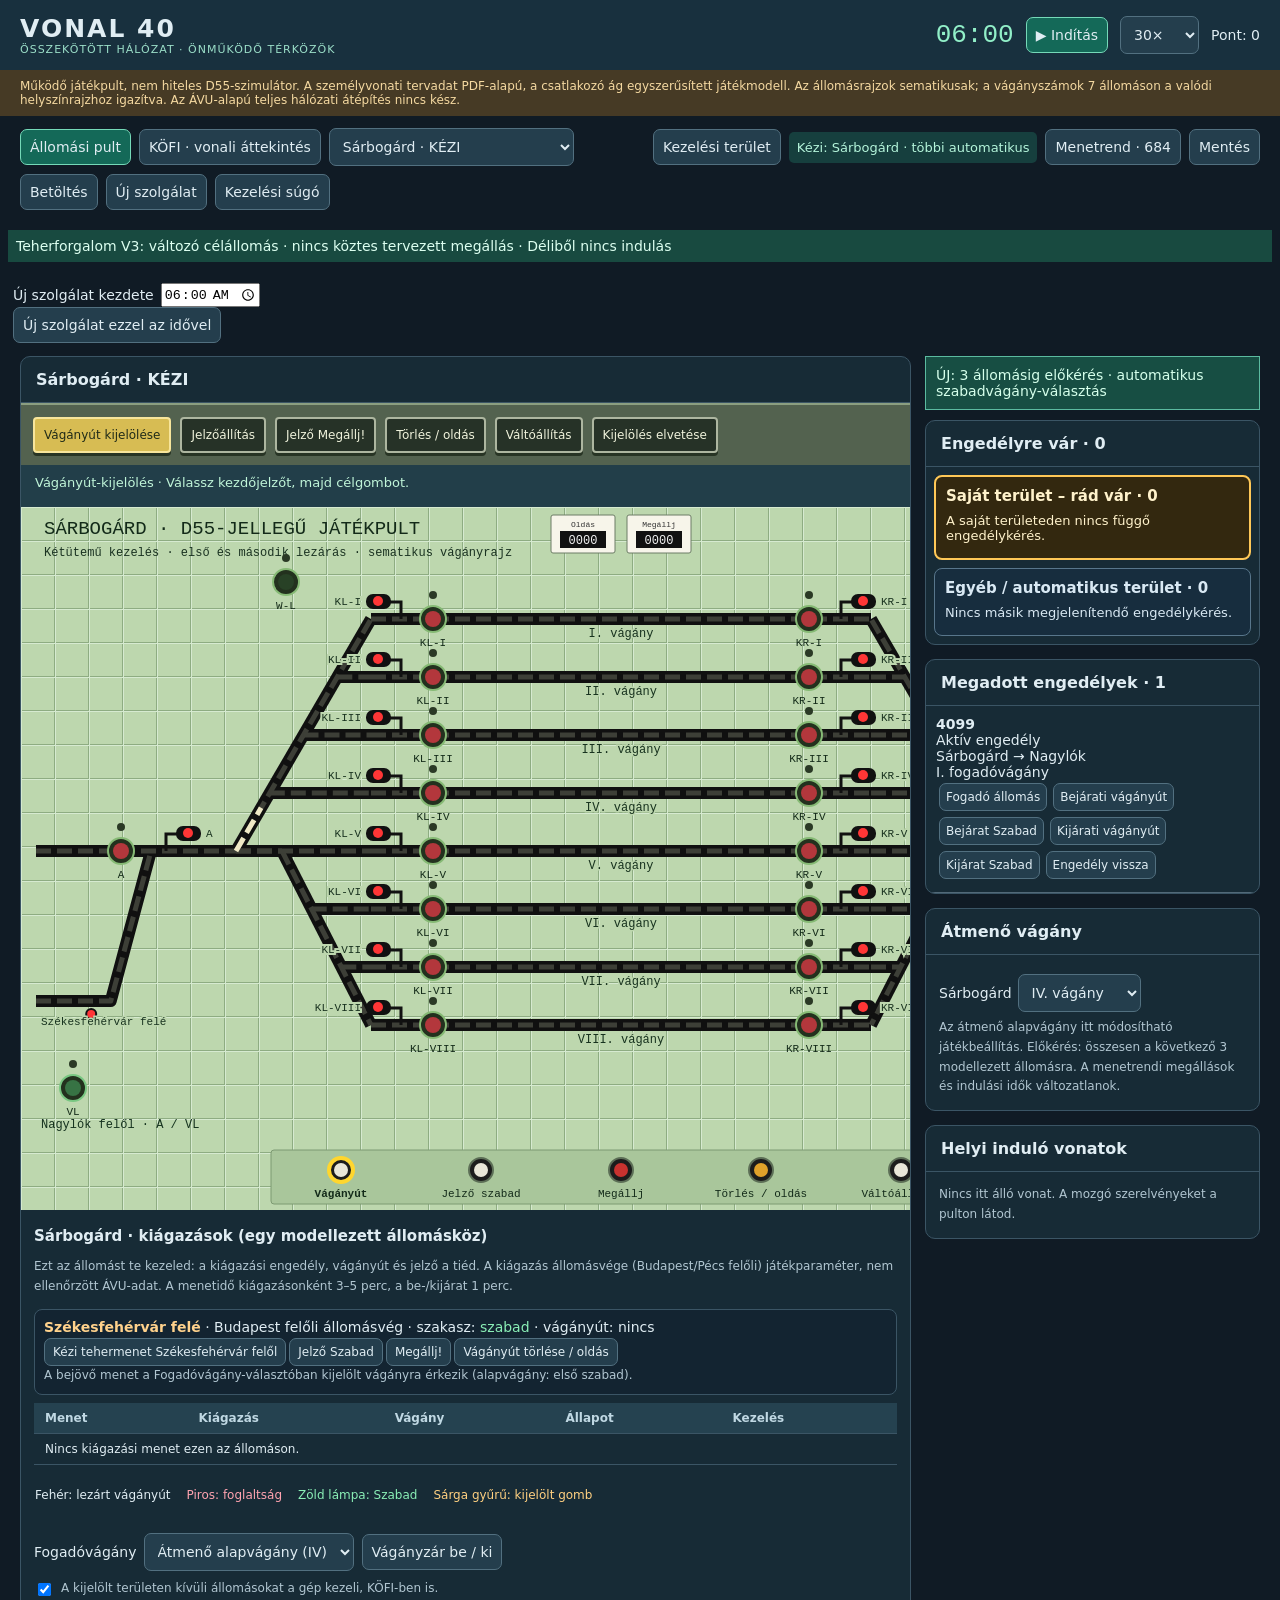
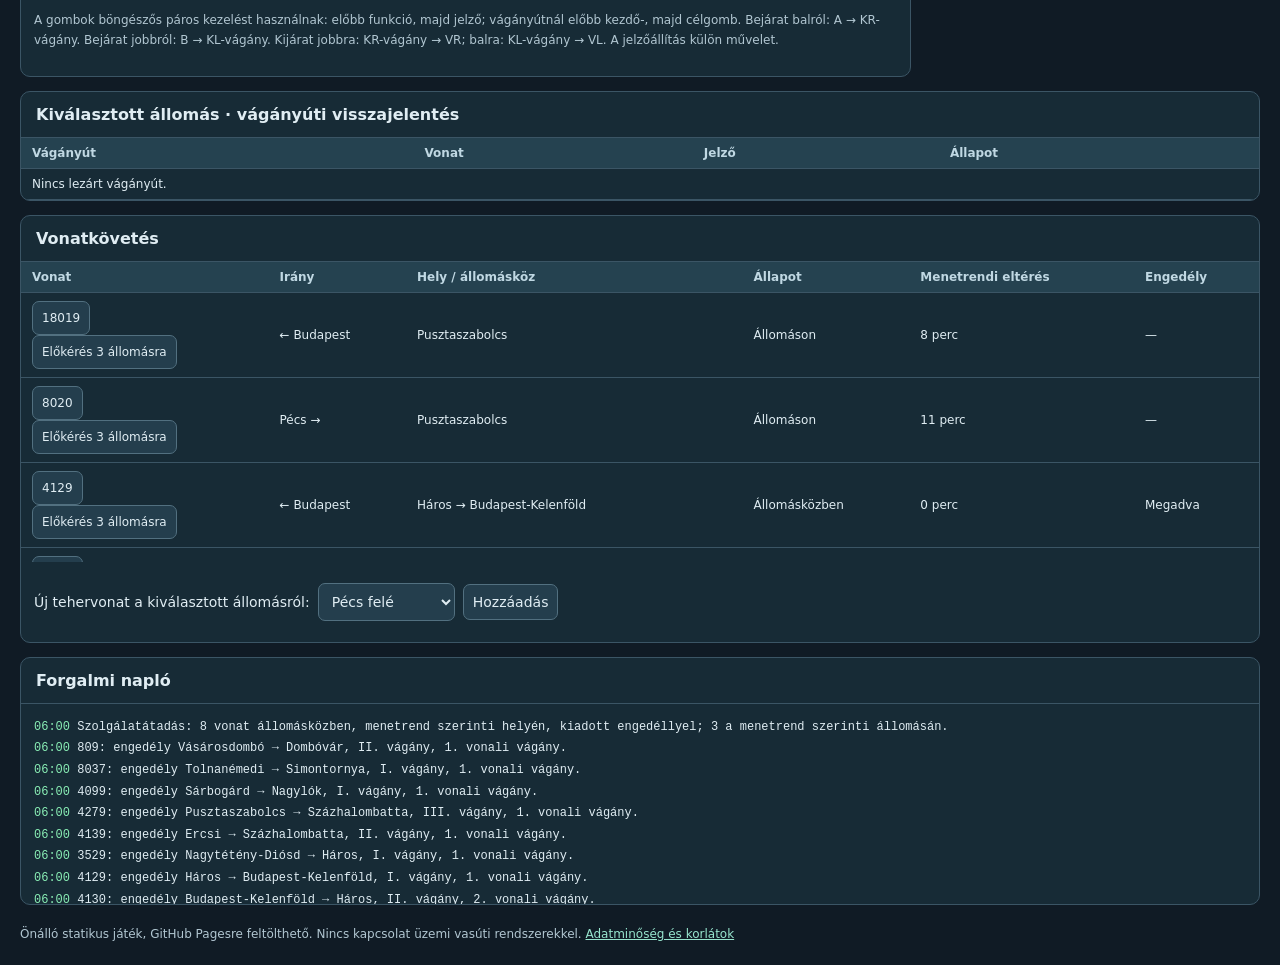
==== index.html @ fa11c219 "0.26.0: induló forgalmi helyzet — a vonatok 6:00-kor már úton vannak A szolgálat kezdetén eddig mind" ====
<!doctype html><html lang="hu"><head><meta charset="utf-8"><meta name="viewport" content="width=device-width,initial-scale=1"><meta name="theme-color" content="#18303e"><meta name="description" content="VONAL 40 – kezelhető D55-jellegű játékpult és folyamatos állomási vonatmozgás."><title>VONAL 40 · D55 játékpult</title><style>*{box-sizing:border-box}body{margin:0;background:#101b25;color:#e0edf3;font:14px system-ui,-apple-system,Segoe UI,sans-serif}button,select{color:inherit;font:inherit;background:#243e4d;border:1px solid #527080;border-radius:7px;padding:9px;cursor:pointer}button:hover{background:#35586a}button:disabled{opacity:.35;cursor:default}button.active,.primary{background:#146958;border-color:#75d9b8}header{display:flex;align-items:center;gap:12px;flex-wrap:wrap;background:#18303e;padding:14px 20px}.brand{font-size:25px;letter-spacing:2px;font-weight:750}.tag{font-size:11px;color:#9bdec8;letter-spacing:1px}.grow{flex:1}.clock{font:26px ui-monospace,monospace;color:#91efc8}.warning{background:#463a25;color:#f5d9a1;padding:9px 20px;font-size:12px}nav{display:flex;gap:8px;align-items:center;flex-wrap:wrap;padding:12px 20px}main{padding:0 20px 20px;display:grid;grid-template-columns:minmax(0,1fr) 335px;gap:14px}.card{background:#172b36;border:1px solid #3b5565;border-radius:10px;overflow:hidden}.card h2{font-size:16px;padding:13px 15px;margin:0;border-bottom:1px solid #3b5565}.body{padding:13px}.small{font-size:12px;line-height:1.65;color:#b1c6d1}.row{display:flex;gap:8px;align-items:center;flex-wrap:wrap;margin:8px 0}.board{overflow:auto;background:#6c7e68}.board svg{display:block;min-width:1000px;width:100%;touch-action:pan-x pan-y}.kofi{background:#081923;height:570px;overflow:auto}.kofi svg{width:100%;min-width:1100px;display:block}svg text{font-family:ui-monospace,monospace}.point{cursor:pointer}.point:hover .ring{stroke:#fff!important;stroke-width:4}.pult-tools{background:#53624f;padding:12px;display:flex;gap:9px;flex-wrap:wrap;border-top:2px solid #8b9e80}.pult-tools button{font-size:12px;background:#263227;border:2px solid #adb6a0;border-radius:4px;box-shadow:0 3px 0 #273424;color:#f0f3dc}.pult-tools button.active{background:#d7bc53;color:#202b18;border-color:#f7e59b}.operation{padding:10px 14px;background:#223e49;color:#c0f5d9;min-height:42px;font-size:13px}.legend{padding:10px 14px;display:flex;gap:16px;flex-wrap:wrap;font-size:12px}.pill{font-size:12px;background:#2d4757;border-radius:5px;padding:3px 7px}.green{color:#8aefb6}.amber{color:#ffd080}.red{color:#ffa3b0}.request{padding:11px;border-bottom:1px solid #3b5565}.request button{font-size:12px;padding:7px}#requests{max-height:390px;overflow:auto}.full{grid-column:1/-1}.scroll{max-height:300px;overflow:auto}table{border-collapse:collapse;width:100%;font-size:12px}td,th{padding:8px 11px;border-bottom:1px solid #3b5565;white-space:nowrap;text-align:left}th{position:sticky;top:0;background:#254250;color:#c0d8e3}.log{font:12px/1.8 ui-monospace,monospace;max-height:200px;overflow:auto}.toast{position:fixed;bottom:20px;left:50%;transform:translateX(-50%);padding:14px 22px;background:#284653;border:1px solid #9ec9ce;border-radius:8px;z-index:10;max-width:92vw}dialog{max-width:95vw;max-height:86vh;width:800px;background:#172f3d;color:#e0edf3;border:1px solid #7299aa;border-radius:10px}dialog::backdrop{background:#000b}a{color:#97e5ce}label{display:flex;align-items:center;gap:7px}footer{padding:0 20px 20px}h3{font-size:15px}button:focus-visible,.point:focus-visible{outline:3px solid #ffdd78;outline-offset:3px}@media(max-width:1050px){main{grid-template-columns:1fr;padding:0 10px 12px}header,nav{padding:12px}.brand{font-size:21px}}
/* KÖFI – egyetlen SVG hálózati munkaterület */
[hidden]{display:none!important}.kofi{height:620px;min-height:420px;overflow:hidden;background:#071119;position:relative}.kofi svg#networkSvg{display:block;min-width:0;width:100%;height:100%;touch-action:none;cursor:grab;user-select:none}.kofi svg#networkSvg.dragging{cursor:grabbing}.netTools{padding:10px;display:flex;align-items:center;gap:8px;flex-wrap:wrap;background:#142c3b;border-bottom:1px solid #36586c}.netTools button{font-size:12px;padding:7px 10px}.netSpacer{flex:1}.netStatus{padding:8px 12px;min-height:35px;color:#b2d2e3;background:#0b1d29;font-size:12px}#networkSvg [data-netpoint],#networkSvg [data-netdir]{cursor:pointer}#networkSvg [data-netpoint]:hover circle{stroke:#fff;stroke-width:3}#networkSvg text{font-family:ui-monospace,monospace}.netTools span#netZoom{font-size:12px;color:#89d5e6}

.area-dialog{width:min(950px,92vw);max-height:90vh;background:#15354a;color:#e3edf6;border:1px solid #85a1b9;border-radius:10px;padding:20px}.area-dialog::backdrop{background:#0009}.area-dialog button,.area-dialog select{padding:9px;margin:5px;font:inherit}.area-options{display:grid;grid-template-columns:repeat(auto-fit,minmax(220px,1fr));gap:8px;max-height:40vh;overflow:auto;padding:12px}.area-options label{display:block}.area-badge{background:#163f3e;color:#b4f4da;font-size:13px;padding:8px;border-radius:5px}.player-owned{filter:drop-shadow(0 0 3px #ffda6b)}nav{flex-wrap:wrap}</style></head><body><header><div><div class="brand">VONAL 40</div><div class="tag">ÖSSZEKÖTÖTT HÁLÓZAT · ÖNMŰKÖDŐ TÉRKÖZÖK</div></div><div class="grow"></div><div id="clock" class="clock">06:00</div><button id="play" class="primary">▶ Indítás</button><select id="speed" aria-label="Időgyorsítás"><option value="1">1×</option><option value="10">10×</option><option value="30">30×</option><option value="60">60×</option><option value="120">120×</option></select><span>Pont: <span id="score">0</span></span></header><div class="warning">Működő játékpult, nem hiteles D55-szimulátor. A személyvonati tervadat PDF-alapú, a csatlakozó ág egyszerűsített játékmodell. Az állomásrajzok sematikusak; a vágányszámok 7 állomáson a valódi helyszínrajzhoz igazítva. Az ÁVU-alapú teljes hálózati átépítés nincs kész.</div><noscript>A játékhoz engedélyezd a JavaScriptet.</noscript><nav><button id="stationTab" onclick="setView('station')">Állomási pult</button><button id="kofiTab" onclick="setView('kofi')">KÖFI · vonali áttekintés</button><select id="station" aria-label="Állomás"></select><div class="grow"></div><button id="area-open" onclick="areaOpen()">Kezelési terület</button><span id="area-badge" class="area-badge"></span><button onclick="timetableList()">PDF-menetrend · 239</button><button onclick="save()">Mentés</button><button onclick="load()">Betöltés</button><button onclick="reset()">Új szolgálat</button><button onclick="document.getElementById('help').showModal()">Kezelési súgó</button></nav><div class="body"><label>Új szolgálat kezdete <input type="time" id="service-start" value="06:00"></label> <button onclick="startService()">Új szolgálat ezzel az idővel</button></div><main><section class="card"><h2 id="title"></h2><div id="stationPanel"><div class="pult-tools"><button data-mode="route" onclick="setMode('route')">Vágányút kijelölése</button><button data-mode="clear" onclick="setMode('clear')">Jelzőállítás</button><button data-mode="stop" onclick="setMode('stop')">Jelző Megállj!</button><button data-mode="cancel" onclick="setMode('cancel')">Törlés / oldás</button><button data-mode="switch" onclick="setMode('switch')">Váltóállítás</button><button onclick="start=null;render()">Kijelölés elvetése</button></div><div id="operation" class="operation"></div><div id="board" class="board"></div><div class="legend"><span>Fehér: lezárt vágányút</span><span class="red">Piros: foglaltság</span><span class="green">Zöld lámpa: Szabad</span><span class="amber">Sárga gyűrű: kijelölt gomb</span></div></div><div id="kofiControls" hidden><div class="netTools"><button onclick="nwZoom(1.3)">＋</button><button onclick="nwZoom(1/1.3)">−</button><button onclick="nwFocus(sim.selected)">Kijelölt állomás</button><button onclick="nwFit()">Teljes hálózat</button><span id="netZoom"></span><span class="netSpacer"></span><button data-mode="route" onclick="setMode('route')">Vágányút</button><button data-mode="clear" onclick="setMode('clear')">Jelző Szabad</button><button data-mode="stop" onclick="setMode('stop')">Megállj!</button><button data-mode="cancel" onclick="setMode('cancel')">Törlés / oldás</button></div><div id="netStatus" class="netStatus"></div></div><div id="kofi" class="kofi" hidden></div><div class="body"><div class="row"><label>Fogadóvágány <select id="track"></select></label><button id="closeTrack">Vágányzár be / ki</button></div><label class="small"><input id="auto" type="checkbox" checked> A kijelölt területen kívüli állomásokat a gép kezeli, KÖFI-ben is.</label><p class="small">A gombok böngészős páros kezelést használnak: előbb funkció, majd jelző; vágányútnál előbb kezdő-, majd célgomb. Bejárat balról: A → KR-vágány. Bejárat jobbról: B → KL-vágány. Kijárat jobbra: KR-vágány → VR; balra: KL-vágány → VL. A jelzőállítás külön művelet.</p></div></section><aside><section class="card"><h2>Engedélykérések · <span id="requestCount"></span></h2><div id="requests"></div></section><section class="card" style="margin-top:14px"><h2>Helyi induló vonatok</h2><div id="local"></div></section></aside><section class="card full"><h2>Kiválasztott állomás · vágányúti visszajelentés</h2><div class="scroll"><table><thead><tr><th>Vágányút</th><th>Vonat</th><th>Jelző</th><th>Állapot</th></tr></thead><tbody id="routes"></tbody></table></div></section><section class="card full"><h2>Vonatkövetés</h2><div class="scroll"><table><thead><tr><th>Vonat</th><th>Irány</th><th>Hely / állomásköz</th><th>Állapot</th><th>Menetrendi eltérés</th><th>Engedély</th></tr></thead><tbody id="trains"></tbody></table></div><div class="body row"><span>Új tehervonat a kiválasztott állomásról:</span><select id="direction" aria-label="Új vonat iránya"><option value="1">Pécs felé</option><option value="-1">Budapest felé</option></select><button id="add">Hozzáadás</button></div></section><section class="card full"><h2>Forgalmi napló</h2><div class="body log" id="log"></div></section></main><footer class="small">Önálló statikus játék, GitHub Pagesre feltölthető. Nincs kapcsolat üzemi vasúti rendszerekkel. <a href="#" onclick="document.getElementById('quality-dialog').showModal();return false">Adatminőség és korlátok</a></footer><div id="toast" class="toast" role="status" hidden></div><dialog id="trainDialog"><h2 id="trainTitle"></h2><p class="small">A személyvonati tervadat a feltöltött PDF-ből származik. A jelölt számított áthaladások nem PDF-időpontok. A kézi és generált tehermenetek nem valós menetrendi személyvonatok.</p><div class="scroll"><table><thead><tr><th>Szolgálati hely</th><th>Terv érkezés</th><th>Terv indulás</th><th>Tény érkezés</th></tr></thead><tbody id="schedule"></tbody></table></div><p><button onclick="this.closest('dialog').close()">Bezárás</button></p></dialog><dialog id="help"><h2>Első sárbogárdi vonatfogadás</h2><ol><li>Az óra áll. Válassz IV. fogadóvágányt, majd a megfelelő vonat kérésénél „Engedélyt adok”.</li><li>A „Vágányút kijelölése” módban kattints az A vörös gombjára, majd a IV. vágány KR-IV gombjára.</li><li>A fehér vágányút megjelenik, de az A jelző még vörös.</li><li>Kattints a „Jelzőállítás” közös gombra, majd az A jelzőre vagy annak vörös gombjára. A jelző zöldre vált.</li><li>Indítsd az órát 30× vagy 60× gyorsítással. A vonat a szomszéd állomásról kijár, az állomásközben közlekedik, majd láthatóan behalad Sárbogárdra. Jelzőállítás nélkül a bejárat előtt vár.</li><li>Megállás után a gép a következő állomásról engedélyt kér. Ha Rétszilas megadta, válaszd a „Vágányút kijelölése” módot, és kezeld a KR-IV → VR gombpárt.</li><li>„Jelzőállítás”, majd KR-IV. A vonat a tartózkodás letelte után a kijárati váltókon át távozik.</li></ol><h3>További kezelések</h3><ul><li>„Jelző Megállj!”, majd az adott jelző: a szabad jelzés visszavonható. A már meghaladott jelző mögötti vonat nem teleportál vissza és nem áll meg visszamenőleg.</li><li>„Törlés / oldás”, majd kezdőjelző: még szabadra nem állított vágányút azonnal oldható. Korábban szabadra állított jelzőnél előbb Megállj-kezelés, majd játékbeli 3 perces időzítés. Menet alatt nem oldható.</li><li>„Váltóállítás”, majd W-L vagy W-R: a sematikus állomásvégi váltócsoport a következő vágányra áll. Lezárt vágányút esetén tiltott. Ez nem valós ÁVU szerinti egyedi váltókiosztás.</li><li>KÖFI-ben a vágányút és a jelzőállítás külön gyorsgombot kapott. A két nézet ugyanazokat a vonatokat és foglaltságokat kezeli.</li><li>A szimuláció szüneteltetése megállítja az animációt is. A vágányon álló végállomási vonat nem tűnik el.</li></ul><h3>Korlátok</h3><p>Ez kezelhető D55-jellegű játékmodell, nem az összes valós D55-függőség megvalósítása. A gombok sorrendi kattintása a kétgombos kezelések böngészős egyszerűsítése; nem fizikai egyidejű gombnyomás. A vágányút és jelzőállítás szétválasztásának referenciája a TerVez2 által közölt D55 kezelési szabályzat.</p><p>Az állomásrajzok továbbra is sematikusak. A KÖFI most egyetlen nagyítható/húzható hálózati munkaterület. A vonali vágányok legfeljebb 2 km-es térközökre vannak osztva. Pusztaszabolcsig két vonali vágány van (alapból külön iránnyal), utána egy. Menetirányváltás csak teljesen szabad, engedély nélküli állomásközben lehetséges. Az engedély nem foglalja le az egész állomásközt: azonos irányban térközi követés lehetséges. A jelzések és vonatmozgások egyszerűsített játékszabályok. A teljes ÁVU-alapú rajzcsere, az ercsi elkerülő, a 30a Tárnok–Budapest-Déli és az érdi összekötések még nincsenek benne. A személyvonati tervadat PDF-alapú, tolatás, oldalvédelem és valós térközi követés nincs. Részletek: ADATOK.md.</p><p><button onclick="this.closest('dialog').close()">Bezárás</button></p></dialog><dialog id="area-dialog" class="area-dialog"><h2>Általam irányított szakasz</h2><p>A kijelölt állomásokon a te engedélyed, vágányutad és jelzőkezelésed szükséges. A többit az automata kezeli, mindkét nézetben.</p><label>Szakasz eleje <select id="area-from"><option value="0">Budapest-Déli</option><option value="1">Budapest-Kelenföld</option><option value="3">Háros</option><option value="6">Nagytétény-Diósd</option><option value="8">Érd felső</option><option value="9">Érd</option><option value="10">Százhalombatta</option><option value="12">Ercsi</option><option value="14">Pusztaszabolcs</option><option value="15">Szabadegyháza</option><option value="16">Sárosd</option><option value="17">Nagylók</option><option value="18">Sárbogárd</option><option value="19">Rétszilas</option><option value="21">Simontornya</option><option value="22">Tolnanémedi</option><option value="23">Pincehely</option><option value="25">Keszőhidegkút-Gyönk</option><option value="28">Szakály-Hőgyész</option><option value="31">Kurd</option><option value="32">Döbrököz</option><option value="33">Dombóvár</option><option value="35">Vásárosdombó</option><option value="36">Sásd</option><option value="37">Godisa</option><option value="39">Abaliget</option><option value="41">Bükkösd</option><option value="43">Szentlőrinc</option><option value="44">Bicsérd</option><option value="45">Mecsekalja-Cserkút</option><option value="46">Pécs</option></select></label><label>Szakasz vége <select id="area-to"><option value="0">Budapest-Déli</option><option value="1">Budapest-Kelenföld</option><option value="3">Háros</option><option value="6">Nagytétény-Diósd</option><option value="8">Érd felső</option><option value="9">Érd</option><option value="10">Százhalombatta</option><option value="12">Ercsi</option><option value="14">Pusztaszabolcs</option><option value="15">Szabadegyháza</option><option value="16">Sárosd</option><option value="17">Nagylók</option><option value="18">Sárbogárd</option><option value="19">Rétszilas</option><option value="21">Simontornya</option><option value="22">Tolnanémedi</option><option value="23">Pincehely</option><option value="25">Keszőhidegkút-Gyönk</option><option value="28">Szakály-Hőgyész</option><option value="31">Kurd</option><option value="32">Döbrököz</option><option value="33">Dombóvár</option><option value="35">Vásárosdombó</option><option value="36">Sásd</option><option value="37">Godisa</option><option value="39">Abaliget</option><option value="41">Bükkösd</option><option value="43">Szentlőrinc</option><option value="44">Bicsérd</option><option value="45">Mecsekalja-Cserkút</option><option value="46">Pécs</option></select></label><button onclick="areaRange()">Ezt a szakaszt irányítom</button><h3>Vagy jelöld ki egyenként</h3><div class="area-options"><label><input type="checkbox" value="0" data-area-station> Budapest-Déli</label><label><input type="checkbox" value="1" data-area-station> Budapest-Kelenföld</label><label><input type="checkbox" value="3" data-area-station> Háros</label><label><input type="checkbox" value="6" data-area-station> Nagytétény-Diósd</label><label><input type="checkbox" value="8" data-area-station> Érd felső</label><label><input type="checkbox" value="9" data-area-station> Érd</label><label><input type="checkbox" value="10" data-area-station> Százhalombatta</label><label><input type="checkbox" value="12" data-area-station> Ercsi</label><label><input type="checkbox" value="14" data-area-station> Pusztaszabolcs</label><label><input type="checkbox" value="15" data-area-station> Szabadegyháza</label><label><input type="checkbox" value="16" data-area-station> Sárosd</label><label><input type="checkbox" value="17" data-area-station> Nagylók</label><label><input type="checkbox" value="18" data-area-station> Sárbogárd</label><label><input type="checkbox" value="19" data-area-station> Rétszilas</label><label><input type="checkbox" value="21" data-area-station> Simontornya</label><label><input type="checkbox" value="22" data-area-station> Tolnanémedi</label><label><input type="checkbox" value="23" data-area-station> Pincehely</label><label><input type="checkbox" value="25" data-area-station> Keszőhidegkút-Gyönk</label><label><input type="checkbox" value="28" data-area-station> Szakály-Hőgyész</label><label><input type="checkbox" value="31" data-area-station> Kurd</label><label><input type="checkbox" value="32" data-area-station> Döbrököz</label><label><input type="checkbox" value="33" data-area-station> Dombóvár</label><label><input type="checkbox" value="35" data-area-station> Vásárosdombó</label><label><input type="checkbox" value="36" data-area-station> Sásd</label><label><input type="checkbox" value="37" data-area-station> Godisa</label><label><input type="checkbox" value="39" data-area-station> Abaliget</label><label><input type="checkbox" value="41" data-area-station> Bükkösd</label><label><input type="checkbox" value="43" data-area-station> Szentlőrinc</label><label><input type="checkbox" value="44" data-area-station> Bicsérd</label><label><input type="checkbox" value="45" data-area-station> Mecsekalja-Cserkút</label><label><input type="checkbox" value="46" data-area-station> Pécs</label></div><button onclick="areaApply([...document.querySelectorAll('[data-area-station]:checked')].map(c=>+c.value))">Kijelölés alkalmazása</button><button onclick="areaApply([sim.selected])">Csak a kiválasztott állomás</button><button onclick="areaApply([])">Minden automatikus</button><button onclick="areaApply(STATIONS.filter(s=>s.control).map(s=>s.id))">Minden kézi</button><p>A területváltás nem vonja vissza a már kiadott engedélyeket, és nem szakítja meg a mozgó meneteket.</p><button onclick="this.closest('dialog').close()">Bezárás</button></dialog><dialog id="timetableDialog"><h2>PDF-alapú menetrend · modellezett szakaszok</h2><div style="max-height:65vh;overflow:auto"><table><thead><tr><th>Vonat</th><th>Kezdőpont</th><th>Indulás</th><th>Végpont</th><th>Érkezés</th></tr></thead><tbody id="timetableRows"></tbody></table></div><button onclick="this.closest('dialog').close()">Bezárás</button></dialog><script>"use strict";globalThis.REAL_TIMETABLE=[{"id":"4770","number":"4770","dir":1,"lines":["40a"],"stops":[{"station":0,"arr":20,"dep":20,"refs":["40a:1:1:1"]},{"station":1,"arr":26,"dep":27,"refs":["40a:1:1:2","40a:1:1:9"]},{"station":2,"arr":32,"dep":32,"refs":["40a:1:1:10"]},{"station":4,"arr":35,"dep":35,"refs":["40a:1:1:12"]},{"station":5,"arr":38,"dep":38,"refs":["40a:1:1:13"]},{"station":7,"arr":42,"dep":42,"refs":["40a:1:1:15"]},{"station":8,"arr":44,"dep":44,"refs":["40a:1:1:16"]}]},{"id":"4110","number":"4110","dir":1,"lines":["40a"],"stops":[{"station":0,"arr":50,"dep":50,"refs":["40a:1:2:1"]},{"station":1,"arr":56,"dep":57,"refs":["40a:1:2:2","40a:1:2:9"]},{"station":2,"arr":62,"dep":62,"refs":["40a:1:2:10"]},{"station":3,"arr":64,"dep":64,"refs":["40a:1:2:11"]},{"station":4,"arr":66,"dep":66,"refs":["40a:1:2:12"]},{"station":5,"arr":68,"dep":68,"refs":["40a:1:2:13"]},{"station":6,"arr":70,"dep":70,"refs":["40a:1:2:14"]},{"station":7,"arr":73,"dep":73,"refs":["40a:1:2:15"]},{"station":8,"arr":76,"dep":76,"refs":["40a:1:2:16"]},{"station":9,"arr":79,"dep":79,"refs":["40a:1:2:17"]},{"station":10,"arr":85,"dep":85,"refs":["40a:1:2:18"]},{"station":11,"arr":90,"dep":90,"refs":["40a:1:2:19"]},{"station":12,"arr":96,"dep":96,"refs":["40a:1:2:20"]},{"station":13,"arr":104,"dep":104,"refs":["40a:1:2:21"]},{"station":14,"arr":109,"dep":109,"refs":["40a:1:2:22"]}]},{"id":"4220","number":"4220","dir":1,"lines":["40a"],"stops":[{"station":0,"arr":50,"dep":50,"refs":["40a:1:3:1"]},{"station":1,"arr":56,"dep":57,"refs":["40a:1:3:2","40a:1:3:9"]},{"station":2,"arr":62,"dep":62,"refs":["40a:1:3:10"]},{"station":3,"arr":64,"dep":64,"refs":["40a:1:3:11"]},{"station":4,"arr":66,"dep":66,"refs":["40a:1:3:12"]},{"station":5,"arr":68,"dep":68,"refs":["40a:1:3:13"]},{"station":6,"arr":70,"dep":70,"refs":["40a:1:3:14"]},{"station":7,"arr":73,"dep":73,"refs":["40a:1:3:15"]},{"station":8,"arr":76,"dep":76,"refs":["40a:1:3:16"]},{"station":9,"arr":79,"dep":79,"refs":["40a:1:3:17"]},{"station":10,"arr":85,"dep":85,"refs":["40a:1:3:18"]},{"station":11,"arr":90,"dep":90,"refs":["40a:1:3:19"]},{"station":12,"arr":96,"dep":96,"refs":["40a:1:3:20"]},{"station":13,"arr":104,"dep":104,"refs":["40a:1:3:21"]},{"station":14,"arr":109,"dep":109,"refs":["40a:1:3:22"]}]},{"id":"4780","number":"4780","dir":1,"lines":["40a"],"stops":[{"station":0,"arr":80,"dep":80,"refs":["40a:1:4:1"]},{"station":1,"arr":86,"dep":87,"refs":["40a:1:4:2","40a:1:4:9"]},{"station":2,"arr":91,"dep":91,"refs":["40a:1:4:10"]},{"station":4,"arr":94,"dep":94,"refs":["40a:1:4:12"]},{"station":5,"arr":96,"dep":96,"refs":["40a:1:4:13"]},{"station":7,"arr":99,"dep":99,"refs":["40a:1:4:15"]},{"station":8,"arr":101,"dep":101,"refs":["40a:1:4:16"]}]},{"id":"4790","number":"4790","dir":1,"lines":["40a"],"stops":[{"station":0,"arr":160,"dep":160,"refs":["40a:1:6:1"]},{"station":1,"arr":166,"dep":167,"refs":["40a:1:6:2","40a:1:6:9"]},{"station":2,"arr":171,"dep":171,"refs":["40a:1:6:10"]},{"station":4,"arr":174,"dep":174,"refs":["40a:1:6:12"]},{"station":5,"arr":176,"dep":176,"refs":["40a:1:6:13"]},{"station":7,"arr":179,"dep":179,"refs":["40a:1:6:15"]},{"station":8,"arr":181,"dep":181,"refs":["40a:1:6:16"]}]},{"id":"8029","number":"8029","dir":-1,"lines":["40","40a"],"stops":[{"station":23,"arr":181,"dep":181,"refs":["40:12:2:1"]},{"station":22,"arr":187,"dep":187,"refs":["40:12:2:2"]},{"station":21,"arr":192,"dep":192,"refs":["40:12:2:3"]},{"station":20,"arr":196,"dep":196,"refs":["40:12:2:4"]},{"station":19,"arr":199,"dep":200,"refs":["40:12:2:5","40:12:2:10"]},{"station":18,"arr":206,"dep":207,"refs":["40:12:2:11","40:12:2:12"]},{"station":17,"arr":214,"dep":214,"refs":["40:12:2:13"]},{"station":16,"arr":220,"dep":220,"refs":["40:12:2:14"]},{"station":15,"arr":225,"dep":225,"refs":["40:12:2:15"]},{"station":14,"arr":232,"dep":248,"refs":["40:12:2:16","40a:8:4:5"]},{"station":13,"arr":254,"dep":254,"refs":["40a:8:4:6"]},{"station":12,"arr":262,"dep":262,"refs":["40a:8:4:7"]},{"station":11,"arr":267,"dep":267,"refs":["40a:8:4:8"]},{"station":10,"arr":272,"dep":272,"refs":["40a:8:4:9"]},{"station":9,"arr":278,"dep":278,"refs":["40a:8:4:10"]},{"station":8,"arr":282,"dep":282,"refs":["40a:8:4:11"]},{"station":7,"arr":284,"dep":284,"refs":["40a:8:4:12"]},{"station":6,"arr":287,"dep":287,"refs":["40a:8:4:13"]},{"station":5,"arr":289,"dep":289,"refs":["40a:8:4:14"]},{"station":4,"arr":291,"dep":291,"refs":["40a:8:4:15"]},{"station":3,"arr":293,"dep":293,"refs":["40a:8:4:16"]},{"station":2,"arr":295,"dep":295,"refs":["40a:8:4:17"]},{"station":1,"arr":301,"dep":302,"refs":["40a:8:4:18","40a:8:4:25"]},{"station":0,"arr":309,"dep":309,"refs":["40a:8:4:26"]}]},{"id":"8099","number":"8099","dir":-1,"lines":["40","40a"],"stops":[{"station":33,"arr":224,"dep":224,"refs":["40:11:4:19"]},{"station":32,"arr":232,"dep":232,"refs":["40:11:4:20"]},{"station":31,"arr":239,"dep":239,"refs":["40:11:4:21"]},{"station":30,"arr":242,"dep":242,"refs":["40:11:4:22"]},{"station":29,"arr":246,"dep":246,"refs":["40:11:4:23"]},{"station":28,"arr":251,"dep":251,"refs":["40:11:4:24"]},{"station":27,"arr":256,"dep":256,"refs":["40:11:4:25"]},{"station":26,"arr":258,"dep":258,"refs":["40:11:4:26"]},{"station":25,"arr":262,"dep":262,"refs":["40:11:4:27"]},{"station":24,"arr":266,"dep":266,"refs":["40:11:4:28"]},{"station":23,"arr":270,"dep":271,"refs":["40:11:4:29","40:12:4:1"]},{"station":22,"arr":277,"dep":277,"refs":["40:12:4:2"]},{"station":21,"arr":282,"dep":282,"refs":["40:12:4:3"]},{"station":20,"arr":286,"dep":286,"refs":["40:12:4:4"]},{"station":19,"arr":289,"dep":290,"refs":["40:12:4:5","40:12:4:10"]},{"station":18,"arr":296,"dep":297,"refs":["40:12:4:11","40:12:4:12"]},{"station":17,"arr":304,"dep":304,"refs":["40:12:4:13"]},{"station":16,"arr":310,"dep":310,"refs":["40:12:4:14"]},{"station":15,"arr":315,"dep":315,"refs":["40:12:4:15"]},{"station":14,"arr":321,"dep":326,"refs":["40:12:4:16","40a:8:10:5"]},{"station":13,"arr":330,"dep":330,"refs":["40a:8:10:6"]},{"station":10,"arr":342,"dep":342,"refs":["40a:8:10:9"]},{"station":9,"arr":349,"dep":349,"refs":["40a:8:10:10"]}]},{"id":"4120","number":"4120","dir":1,"lines":["40a"],"stops":[{"station":0,"arr":230,"dep":230,"refs":["40a:1:8:1"]},{"station":1,"arr":236,"dep":237,"refs":["40a:1:8:2","40a:1:8:9"]},{"station":2,"arr":242,"dep":242,"refs":["40a:1:8:10"]},{"station":3,"arr":244,"dep":244,"refs":["40a:1:8:11"]},{"station":4,"arr":246,"dep":246,"refs":["40a:1:8:12"]},{"station":5,"arr":248,"dep":248,"refs":["40a:1:8:13"]},{"station":7,"arr":253,"dep":253,"refs":["40a:1:8:15"]},{"station":8,"arr":256,"dep":256,"refs":["40a:1:8:16"]},{"station":9,"arr":259,"dep":259,"refs":["40a:1:8:17"]},{"station":10,"arr":265,"dep":265,"refs":["40a:1:8:18"]},{"station":12,"arr":276,"dep":276,"refs":["40a:1:8:20"]},{"station":13,"arr":284,"dep":284,"refs":["40a:1:8:21"]},{"station":14,"arr":289,"dep":289,"refs":["40a:1:8:22"]}]},{"id":"4719","number":"4719","dir":-1,"lines":["40a"],"stops":[{"station":8,"arr":234,"dep":234,"refs":["40a:8:1:11"]},{"station":7,"arr":235,"dep":235,"refs":["40a:8:1:12"]},{"station":5,"arr":239,"dep":239,"refs":["40a:8:1:14"]},{"station":4,"arr":241,"dep":241,"refs":["40a:8:1:15"]},{"station":2,"arr":244,"dep":244,"refs":["40a:8:1:17"]},{"station":1,"arr":251,"dep":252,"refs":["40a:8:1:18","40a:8:1:25"]},{"station":0,"arr":259,"dep":259,"refs":["40a:8:1:26"]}]},{"id":"18050","number":"18050","dir":1,"lines":["40"],"stops":[{"station":33,"arr":236,"dep":236,"refs":["40:2:3:14"]},{"station":34,"arr":241,"dep":241,"refs":["40:2:3:15"]},{"station":35,"arr":245,"dep":245,"refs":["40:2:3:16"]},{"station":36,"arr":251,"dep":251,"refs":["40:2:3:17"]},{"station":37,"arr":254,"dep":255,"refs":["40:2:3:18","40:2:3:19"]},{"station":38,"arr":258,"dep":258,"refs":["40:2:3:20"]},{"station":39,"arr":264,"dep":264,"refs":["40:2:3:21"]},{"station":40,"arr":267,"dep":267,"refs":["40:2:3:22"]},{"station":41,"arr":272,"dep":272,"refs":["40:2:3:23"]},{"station":42,"arr":275,"dep":275,"refs":["40:2:3:24"]},{"station":43,"arr":282,"dep":286,"refs":["40:2:3:25","40:2:3:26"]},{"station":44,"arr":290,"dep":290,"refs":["40:2:3:27"]},{"station":45,"arr":296,"dep":296,"refs":["40:2:3:28"]},{"station":46,"arr":302,"dep":302,"refs":["40:2:3:29"]}]},{"id":"8050","number":"8050","dir":1,"lines":["40"],"stops":[{"station":33,"arr":236,"dep":236,"refs":["40:2:1:14"]},{"station":34,"arr":241,"dep":241,"refs":["40:2:1:15"]},{"station":35,"arr":245,"dep":245,"refs":["40:2:1:16"]},{"station":36,"arr":251,"dep":251,"refs":["40:2:1:17"]},{"station":37,"arr":254,"dep":255,"refs":["40:2:1:18","40:2:1:19"]},{"station":38,"arr":258,"dep":258,"refs":["40:2:1:20"]},{"station":39,"arr":264,"dep":264,"refs":["40:2:1:21"]},{"station":40,"arr":267,"dep":267,"refs":["40:2:1:22"]},{"station":41,"arr":272,"dep":272,"refs":["40:2:1:23"]},{"station":42,"arr":275,"dep":275,"refs":["40:2:1:24"]},{"station":43,"arr":282,"dep":282,"refs":["40:2:1:25"]}]},{"id":"8320","number":"8320","dir":1,"lines":["40"],"stops":[{"station":18,"arr":247,"dep":247,"refs":["40:1:4:14"]},{"station":19,"arr":255,"dep":255,"refs":["40:1:4:15"]}]},{"id":"18019","number":"18019","dir":-1,"lines":["40","40a"],"stops":[{"station":33,"arr":249,"dep":249,"refs":["40:11:6:19"]},{"station":32,"arr":258,"dep":258,"refs":["40:11:6:20"]},{"station":31,"arr":265,"dep":265,"refs":["40:11:6:21"]},{"station":30,"arr":267,"dep":267,"refs":["40:11:6:22"]},{"station":29,"arr":271,"dep":271,"refs":["40:11:6:23"]},{"station":28,"arr":276,"dep":276,"refs":["40:11:6:24"]},{"station":27,"arr":280,"dep":280,"refs":["40:11:6:25"]},{"station":26,"arr":282,"dep":282,"refs":["40:11:6:26"]},{"station":25,"arr":286,"dep":286,"refs":["40:11:6:27"]},{"station":24,"arr":290,"dep":290,"refs":["40:11:6:28"]},{"station":23,"arr":295,"dep":296,"refs":["40:11:6:29","40:12:6:1"]},{"station":22,"arr":304,"dep":304,"refs":["40:12:6:2"]},{"station":21,"arr":310,"dep":310,"refs":["40:12:6:3"]},{"station":20,"arr":315,"dep":315,"refs":["40:12:6:4"]},{"station":19,"arr":318,"dep":319,"refs":["40:12:6:5","40:12:6:10"]},{"station":18,"arr":325,"dep":327,"refs":["40:12:6:11","40:12:6:12"]},{"station":17,"arr":334,"dep":334,"refs":["40:12:6:13"]},{"station":16,"arr":340,"dep":340,"refs":["40:12:6:14"]},{"station":15,"arr":345,"dep":345,"refs":["40:12:6:15"]},{"station":14,"arr":352,"dep":368,"refs":["40:12:6:16","40a:9:2:5"]},{"station":13,"arr":374,"dep":374,"refs":["40a:9:2:6"]},{"station":12,"arr":382,"dep":382,"refs":["40a:9:2:7"]},{"station":11,"arr":387,"dep":387,"refs":["40a:9:2:8"]},{"station":10,"arr":392,"dep":392,"refs":["40a:9:2:9"]},{"station":9,"arr":398,"dep":398,"refs":["40a:9:2:10"]},{"station":8,"arr":402,"dep":402,"refs":["40a:9:2:11"]},{"station":7,"arr":404,"dep":404,"refs":["40a:9:2:12"]},{"station":6,"arr":407,"dep":407,"refs":["40a:9:2:13"]},{"station":5,"arr":409,"dep":409,"refs":["40a:9:2:14"]},{"station":4,"arr":411,"dep":411,"refs":["40a:9:2:15"]},{"station":3,"arr":413,"dep":413,"refs":["40a:9:2:16"]},{"station":2,"arr":415,"dep":415,"refs":["40a:9:2:17"]},{"station":1,"arr":421,"dep":422,"refs":["40a:9:2:18","40a:9:2:25"]},{"station":0,"arr":429,"dep":429,"refs":["40a:9:2:26"]}]},{"id":"34719","number":"34719","dir":-1,"lines":["40"],"stops":[{"station":21,"arr":256,"dep":256,"refs":["40:12:3:3"]},{"station":20,"arr":262,"dep":262,"refs":["40:12:3:4"]},{"station":19,"arr":265,"dep":265,"refs":["40:12:3:5"]}]},{"id":"8059","number":"8059","dir":-1,"lines":["40"],"stops":[{"station":46,"arr":275,"dep":275,"refs":["40:11:11:1"]},{"station":45,"arr":281,"dep":281,"refs":["40:11:11:2"]},{"station":44,"arr":291,"dep":291,"refs":["40:11:11:3"]},{"station":43,"arr":298,"dep":299,"refs":["40:11:11:4","40:11:11:5"]},{"station":42,"arr":305,"dep":305,"refs":["40:11:11:6"]},{"station":41,"arr":309,"dep":309,"refs":["40:11:11:7"]},{"station":40,"arr":313,"dep":313,"refs":["40:11:11:8"]},{"station":39,"arr":317,"dep":317,"refs":["40:11:11:9"]},{"station":38,"arr":322,"dep":322,"refs":["40:11:11:10"]},{"station":37,"arr":326,"dep":330,"refs":["40:11:11:11","40:11:11:12"]},{"station":36,"arr":335,"dep":335,"refs":["40:11:11:13"]},{"station":35,"arr":341,"dep":341,"refs":["40:11:11:14"]},{"station":34,"arr":343,"dep":343,"refs":["40:11:11:15"]},{"station":33,"arr":349,"dep":349,"refs":["40:11:11:16"]}]},{"id":"4119","number":"4119","dir":-1,"lines":["40a"],"stops":[{"station":14,"arr":278,"dep":278,"refs":["40a:8:6:5"]},{"station":13,"arr":284,"dep":284,"refs":["40a:8:6:6"]},{"station":12,"arr":292,"dep":292,"refs":["40a:8:6:7"]},{"station":10,"arr":302,"dep":302,"refs":["40a:8:6:9"]},{"station":9,"arr":308,"dep":308,"refs":["40a:8:6:10"]},{"station":8,"arr":312,"dep":312,"refs":["40a:8:6:11"]},{"station":7,"arr":314,"dep":314,"refs":["40a:8:6:12"]},{"station":6,"arr":317,"dep":317,"refs":["40a:8:6:13"]},{"station":5,"arr":319,"dep":319,"refs":["40a:8:6:14"]},{"station":4,"arr":321,"dep":321,"refs":["40a:8:6:15"]},{"station":3,"arr":323,"dep":323,"refs":["40a:8:6:16"]},{"station":2,"arr":325,"dep":325,"refs":["40a:8:6:17"]},{"station":1,"arr":331,"dep":332,"refs":["40a:8:6:18","40a:8:6:25"]},{"station":0,"arr":339,"dep":339,"refs":["40a:8:6:26"]}]},{"id":"8030","number":"8030","dir":1,"lines":["40"],"stops":[{"station":18,"arr":281,"dep":281,"refs":["40:1:8:14"]},{"station":19,"arr":287,"dep":290,"refs":["40:1:8:15","40:1:8:20"]},{"station":20,"arr":293,"dep":293,"refs":["40:1:8:21"]},{"station":21,"arr":299,"dep":299,"refs":["40:1:8:22"]},{"station":22,"arr":304,"dep":304,"refs":["40:1:8:23"]},{"station":23,"arr":308,"dep":309,"refs":["40:1:8:24","40:2:8:1"]},{"station":24,"arr":313,"dep":313,"refs":["40:2:8:2"]},{"station":25,"arr":318,"dep":318,"refs":["40:2:8:3"]},{"station":26,"arr":321,"dep":321,"refs":["40:2:8:4"]},{"station":27,"arr":323,"dep":323,"refs":["40:2:8:5"]},{"station":28,"arr":329,"dep":329,"refs":["40:2:8:6"]},{"station":29,"arr":333,"dep":333,"refs":["40:2:8:7"]},{"station":30,"arr":337,"dep":337,"refs":["40:2:8:8"]},{"station":31,"arr":341,"dep":341,"refs":["40:2:8:9"]},{"station":32,"arr":348,"dep":348,"refs":["40:2:8:10"]},{"station":33,"arr":357,"dep":357,"refs":["40:2:8:11"]}]},{"id":"8950","number":"8950","dir":1,"lines":["40"],"stops":[{"station":43,"arr":285,"dep":285,"refs":["40:2:2:26"]},{"station":44,"arr":290,"dep":290,"refs":["40:2:2:27"]},{"station":45,"arr":296,"dep":296,"refs":["40:2:2:28"]},{"station":46,"arr":302,"dep":302,"refs":["40:2:2:29"]}]},{"id":"8020","number":"8020","dir":1,"lines":["40","40a"],"stops":[{"station":0,"arr":290,"dep":290,"refs":["40a:1:9:1"]},{"station":1,"arr":296,"dep":297,"refs":["40a:1:9:2","40a:1:9:9"]},{"station":2,"arr":302,"dep":302,"refs":["40a:1:9:10"]},{"station":3,"arr":304,"dep":304,"refs":["40a:1:9:11"]},{"station":4,"arr":306,"dep":306,"refs":["40a:1:9:12"]},{"station":5,"arr":308,"dep":308,"refs":["40a:1:9:13"]},{"station":6,"arr":310,"dep":310,"refs":["40a:1:9:14"]},{"station":7,"arr":313,"dep":313,"refs":["40a:1:9:15"]},{"station":8,"arr":316,"dep":316,"refs":["40a:1:9:16"]},{"station":9,"arr":319,"dep":319,"refs":["40a:1:9:17"]},{"station":10,"arr":325,"dep":325,"refs":["40a:1:9:18"]},{"station":11,"arr":330,"dep":330,"refs":["40a:1:9:19"]},{"station":12,"arr":336,"dep":336,"refs":["40a:1:9:20"]},{"station":13,"arr":344,"dep":344,"refs":["40a:1:9:21"]},{"station":14,"arr":349,"dep":361,"refs":["40:1:14:9","40a:1:9:22"]},{"station":15,"arr":367,"dep":367,"refs":["40:1:14:10"]},{"station":16,"arr":372,"dep":372,"refs":["40:1:14:11"]},{"station":17,"arr":378,"dep":378,"refs":["40:1:14:12"]},{"station":18,"arr":384,"dep":389,"refs":["40:1:14:13","40:1:14:14"]},{"station":19,"arr":395,"dep":396,"refs":["40:1:14:15","40:1:14:20"]},{"station":20,"arr":399,"dep":399,"refs":["40:1:14:21"]},{"station":21,"arr":408,"dep":408,"refs":["40:1:14:22"]},{"station":22,"arr":413,"dep":413,"refs":["40:1:14:23"]},{"station":23,"arr":417,"dep":418,"refs":["40:1:14:24","40:2:14:1"]},{"station":24,"arr":422,"dep":422,"refs":["40:2:14:2"]},{"station":25,"arr":427,"dep":427,"refs":["40:2:14:3"]},{"station":26,"arr":430,"dep":430,"refs":["40:2:14:4"]},{"station":27,"arr":432,"dep":432,"refs":["40:2:14:5"]},{"station":28,"arr":438,"dep":438,"refs":["40:2:14:6"]},{"station":29,"arr":442,"dep":442,"refs":["40:2:14:7"]},{"station":30,"arr":446,"dep":446,"refs":["40:2:14:8"]},{"station":31,"arr":450,"dep":450,"refs":["40:2:14:9"]},{"station":32,"arr":457,"dep":457,"refs":["40:2:14:10"]},{"station":33,"arr":466,"dep":466,"refs":["40:2:14:11"]}]},{"id":"3519","number":"3519","dir":-1,"lines":["40a"],"stops":[{"station":8,"arr":294,"dep":294,"refs":["40a:8:5:11"]},{"station":7,"arr":295,"dep":295,"refs":["40a:8:5:12"]},{"station":5,"arr":299,"dep":299,"refs":["40a:8:5:14"]},{"station":4,"arr":301,"dep":301,"refs":["40a:8:5:15"]},{"station":2,"arr":304,"dep":304,"refs":["40a:8:5:17"]},{"station":1,"arr":312,"dep":312,"refs":["40a:8:5:18"]}]},{"id":"4209","number":"4209","dir":-1,"lines":["40a"],"stops":[{"station":14,"arr":298,"dep":298,"refs":["40a:8:7:5"]},{"station":13,"arr":304,"dep":304,"refs":["40a:8:7:6"]},{"station":10,"arr":316,"dep":316,"refs":["40a:8:7:9"]},{"station":8,"arr":323,"dep":323,"refs":["40a:8:7:11"]},{"station":1,"arr":336,"dep":336,"refs":["40a:8:7:18"]}]},{"id":"4129","number":"4129","dir":-1,"lines":["40a"],"stops":[{"station":14,"arr":308,"dep":308,"refs":["40a:8:8:5"]},{"station":13,"arr":314,"dep":314,"refs":["40a:8:8:6"]},{"station":12,"arr":322,"dep":322,"refs":["40a:8:8:7"]},{"station":11,"arr":327,"dep":327,"refs":["40a:8:8:8"]},{"station":10,"arr":332,"dep":332,"refs":["40a:8:8:9"]},{"station":9,"arr":338,"dep":338,"refs":["40a:8:8:10"]},{"station":8,"arr":342,"dep":342,"refs":["40a:8:8:11"]},{"station":7,"arr":344,"dep":344,"refs":["40a:8:8:12"]},{"station":6,"arr":347,"dep":347,"refs":["40a:8:8:13"]},{"station":5,"arr":349,"dep":349,"refs":["40a:8:8:14"]},{"station":4,"arr":351,"dep":351,"refs":["40a:8:8:15"]},{"station":3,"arr":353,"dep":353,"refs":["40a:8:8:16"]},{"station":2,"arr":355,"dep":355,"refs":["40a:8:8:17"]},{"station":1,"arr":361,"dep":362,"refs":["40a:8:8:18","40a:8:8:25"]},{"station":0,"arr":369,"dep":369,"refs":["40a:8:8:26"]}]},{"id":"18329","number":"18329","dir":-1,"lines":["40"],"stops":[{"station":19,"arr":310,"dep":310,"refs":["40:12:5:10"]},{"station":18,"arr":319,"dep":319,"refs":["40:12:5:11"]}]},{"id":"8060","number":"8060","dir":1,"lines":["40"],"stops":[{"station":33,"arr":311,"dep":311,"refs":["40:2:6:14"]},{"station":34,"arr":316,"dep":316,"refs":["40:2:6:15"]},{"station":35,"arr":320,"dep":320,"refs":["40:2:6:16"]},{"station":36,"arr":326,"dep":326,"refs":["40:2:6:17"]},{"station":37,"arr":329,"dep":330,"refs":["40:2:6:18","40:2:6:19"]},{"station":38,"arr":333,"dep":333,"refs":["40:2:6:20"]},{"station":39,"arr":342,"dep":342,"refs":["40:2:6:21"]},{"station":40,"arr":346,"dep":346,"refs":["40:2:6:22"]},{"station":41,"arr":351,"dep":351,"refs":["40:2:6:23"]},{"station":42,"arr":354,"dep":354,"refs":["40:2:6:24"]},{"station":43,"arr":360,"dep":361,"refs":["40:2:6:25","40:2:6:26"]},{"station":44,"arr":365,"dep":365,"refs":["40:2:6:27"]},{"station":45,"arr":371,"dep":371,"refs":["40:2:6:28"]},{"station":46,"arr":377,"dep":377,"refs":["40:2:6:29"]}]},{"id":"809","number":"809","dir":-1,"lines":["40"],"stops":[{"station":46,"arr":314,"dep":314,"refs":["40:11:14:1"]},{"station":43,"arr":328,"dep":329,"refs":["40:11:14:4","40:11:14:5"]},{"station":36,"arr":354,"dep":354,"refs":["40:11:14:13"]},{"station":33,"arr":365,"dep":366,"refs":["40:11:14:16","40:11:14:19"]},{"station":18,"arr":419,"dep":420,"refs":["40:12:14:11","40:12:14:12"]},{"station":1,"arr":469,"dep":470,"potolt":true},{"station":0,"arr":476,"dep":476,"potolt":true}]},{"id":"4310","number":"4310","dir":1,"lines":["40a"],"stops":[{"station":0,"arr":320,"dep":320,"refs":["40a:1:11:1"]},{"station":1,"arr":326,"dep":327,"refs":["40a:1:11:2","40a:1:11:9"]},{"station":2,"arr":332,"dep":332,"refs":["40a:1:11:10"]},{"station":3,"arr":334,"dep":334,"refs":["40a:1:11:11"]},{"station":4,"arr":336,"dep":336,"refs":["40a:1:11:12"]},{"station":5,"arr":338,"dep":338,"refs":["40a:1:11:13"]},{"station":6,"arr":340,"dep":340,"refs":["40a:1:11:14"]},{"station":7,"arr":343,"dep":343,"refs":["40a:1:11:15"]},{"station":8,"arr":346,"dep":346,"refs":["40a:1:11:16"]},{"station":9,"arr":349,"dep":349,"refs":["40a:1:11:17"]},{"station":10,"arr":354,"dep":354,"refs":["40a:1:11:18"]}]},{"id":"8322","number":"8322","dir":1,"lines":["40"],"stops":[{"station":18,"arr":336,"dep":336,"refs":["40:1:12:14"]},{"station":19,"arr":344,"dep":344,"refs":["40:1:12:15"]}]},{"id":"4139","number":"4139","dir":-1,"lines":["40a"],"stops":[{"station":14,"arr":338,"dep":338,"refs":["40a:8:12:5"]},{"station":13,"arr":344,"dep":344,"refs":["40a:8:12:6"]},{"station":12,"arr":352,"dep":352,"refs":["40a:8:12:7"]},{"station":10,"arr":362,"dep":362,"refs":["40a:8:12:9"]},{"station":9,"arr":368,"dep":368,"refs":["40a:8:12:10"]},{"station":8,"arr":372,"dep":372,"refs":["40a:8:12:11"]},{"station":7,"arr":374,"dep":374,"refs":["40a:8:12:12"]},{"station":6,"arr":377,"dep":377,"refs":["40a:8:12:13"]},{"station":5,"arr":379,"dep":379,"refs":["40a:8:12:14"]},{"station":4,"arr":381,"dep":381,"refs":["40a:8:12:15"]},{"station":3,"arr":383,"dep":383,"refs":["40a:8:12:16"]},{"station":2,"arr":385,"dep":385,"refs":["40a:8:12:17"]},{"station":1,"arr":391,"dep":392,"refs":["40a:8:12:18","40a:8:12:25"]},{"station":0,"arr":399,"dep":399,"refs":["40a:8:12:26"]}]},{"id":"8070","number":"8070","dir":1,"lines":["40"],"stops":[{"station":43,"arr":338,"dep":338,"refs":["40:2:5:26"]},{"station":46,"arr":353,"dep":353,"refs":["40:2:5:29"]}]},{"id":"3510","number":"3510","dir":1,"lines":["40a"],"stops":[{"station":1,"arr":345,"dep":345,"refs":["40a:1:12:9"]},{"station":2,"arr":350,"dep":350,"refs":["40a:1:12:10"]},{"station":4,"arr":353,"dep":353,"refs":["40a:1:12:12"]},{"station":5,"arr":355,"dep":355,"refs":["40a:1:12:13"]},{"station":7,"arr":358,"dep":358,"refs":["40a:1:12:15"]},{"station":8,"arr":360,"dep":360,"refs":["40a:1:12:16"]}]},{"id":"34710","number":"34710","dir":1,"lines":["40"],"stops":[{"station":19,"arr":348,"dep":348,"refs":["40:1:11:20"]},{"station":20,"arr":352,"dep":352,"refs":["40:1:11:21"]},{"station":21,"arr":357,"dep":357,"refs":["40:1:11:22"]}]},{"id":"4130","number":"4130","dir":1,"lines":["40a"],"stops":[{"station":0,"arr":350,"dep":350,"refs":["40a:1:13:1"]},{"station":1,"arr":356,"dep":357,"refs":["40a:1:13:2","40a:1:13:9"]},{"station":2,"arr":362,"dep":362,"refs":["40a:1:13:10"]},{"station":3,"arr":364,"dep":364,"refs":["40a:1:13:11"]},{"station":4,"arr":366,"dep":366,"refs":["40a:1:13:12"]},{"station":5,"arr":368,"dep":368,"refs":["40a:1:13:13"]},{"station":6,"arr":370,"dep":370,"refs":["40a:1:13:14"]},{"station":7,"arr":373,"dep":373,"refs":["40a:1:13:15"]},{"station":8,"arr":376,"dep":376,"refs":["40a:1:13:16"]},{"station":9,"arr":379,"dep":379,"refs":["40a:1:13:17"]},{"station":10,"arr":385,"dep":385,"refs":["40a:1:13:18"]},{"station":11,"arr":390,"dep":390,"refs":["40a:1:13:19"]},{"station":12,"arr":396,"dep":396,"refs":["40a:1:13:20"]},{"station":13,"arr":404,"dep":404,"refs":["40a:1:13:21"]},{"station":14,"arr":409,"dep":409,"refs":["40a:1:13:22"]}]},{"id":"8037","number":"8037","dir":-1,"lines":["40","40a"],"stops":[{"station":23,"arr":351,"dep":351,"refs":["40:12:10:1"]},{"station":22,"arr":357,"dep":357,"refs":["40:12:10:2"]},{"station":21,"arr":362,"dep":362,"refs":["40:12:10:3"]},{"station":20,"arr":366,"dep":366,"refs":["40:12:10:4"]},{"station":19,"arr":369,"dep":370,"refs":["40:12:10:5","40:12:10:10"]},{"station":18,"arr":377,"dep":385,"refs":["40:12:10:11","40:12:10:12"]},{"station":17,"arr":392,"dep":392,"refs":["40:12:10:13"]},{"station":16,"arr":398,"dep":398,"refs":["40:12:10:14"]},{"station":15,"arr":406,"dep":406,"refs":["40:12:10:15"]},{"station":14,"arr":413,"dep":428,"refs":["40:12:10:16","40a:9:11:5"]},{"station":13,"arr":434,"dep":434,"refs":["40a:9:11:6"]},{"station":12,"arr":442,"dep":442,"refs":["40a:9:11:7"]},{"station":11,"arr":447,"dep":447,"refs":["40a:9:11:8"]},{"station":10,"arr":452,"dep":452,"refs":["40a:9:11:9"]},{"station":9,"arr":458,"dep":458,"refs":["40a:9:11:10"]},{"station":8,"arr":462,"dep":462,"refs":["40a:9:11:11"]},{"station":7,"arr":464,"dep":464,"refs":["40a:9:11:12"]},{"station":6,"arr":467,"dep":467,"refs":["40a:9:11:13"]},{"station":5,"arr":469,"dep":469,"refs":["40a:9:11:14"]},{"station":4,"arr":471,"dep":471,"refs":["40a:9:11:15"]},{"station":3,"arr":473,"dep":473,"refs":["40a:9:11:16"]},{"station":2,"arr":475,"dep":475,"refs":["40a:9:11:17"]},{"station":1,"arr":481,"dep":482,"refs":["40a:9:11:18","40a:9:11:25"]},{"station":0,"arr":489,"dep":489,"refs":["40a:9:11:26"]}]},{"id":"3529","number":"3529","dir":-1,"lines":["40a"],"stops":[{"station":8,"arr":354,"dep":354,"refs":["40a:8:9:11"]},{"station":7,"arr":355,"dep":355,"refs":["40a:8:9:12"]},{"station":5,"arr":359,"dep":359,"refs":["40a:8:9:14"]},{"station":4,"arr":361,"dep":361,"refs":["40a:8:9:15"]},{"station":2,"arr":364,"dep":364,"refs":["40a:8:9:17"]},{"station":1,"arr":372,"dep":372,"refs":["40a:8:9:18"]}]},{"id":"4099","number":"4099","dir":-1,"lines":["40","40a"],"stops":[{"station":18,"arr":356,"dep":356,"refs":["40:12:8:12"]},{"station":17,"arr":363,"dep":363,"refs":["40:12:8:13"]},{"station":16,"arr":372,"dep":372,"refs":["40:12:8:14"]},{"station":15,"arr":378,"dep":378,"refs":["40:12:8:15"]},{"station":14,"arr":384,"dep":386,"refs":["40:12:8:16","40a:9:4:5"]},{"station":13,"arr":390,"dep":390,"refs":["40a:9:4:6"]},{"station":10,"arr":402,"dep":402,"refs":["40a:9:4:9"]},{"station":9,"arr":409,"dep":409,"refs":["40a:9:4:10"]}]},{"id":"4279","number":"4279","dir":-1,"lines":["40a"],"stops":[{"station":14,"arr":358,"dep":358,"refs":["40a:8:14:5"]},{"station":13,"arr":364,"dep":364,"refs":["40a:8:14:6"]},{"station":10,"arr":376,"dep":376,"refs":["40a:8:14:9"]},{"station":8,"arr":383,"dep":383,"refs":["40a:8:14:11"]},{"station":1,"arr":396,"dep":396,"refs":["40a:8:14:18"]}]},{"id":"8052","number":"8052","dir":1,"lines":["40"],"stops":[{"station":33,"arr":360,"dep":360,"refs":["40:2:9:14"]},{"station":34,"arr":368,"dep":368,"refs":["40:2:9:15"]},{"station":35,"arr":371,"dep":371,"refs":["40:2:9:16"]},{"station":36,"arr":377,"dep":377,"refs":["40:2:9:17"]},{"station":37,"arr":380,"dep":380,"refs":["40:2:9:18","40:2:9:19"]},{"station":38,"arr":383,"dep":383,"refs":["40:2:9:20"]},{"station":39,"arr":389,"dep":389,"refs":["40:2:9:21"]},{"station":40,"arr":392,"dep":392,"refs":["40:2:9:22"]},{"station":41,"arr":396,"dep":396,"refs":["40:2:9:23"]},{"station":42,"arr":399,"dep":399,"refs":["40:2:9:24"]},{"station":43,"arr":406,"dep":407,"refs":["40:2:9:25","40:2:9:26"]},{"station":44,"arr":414,"dep":414,"refs":["40:2:9:27"]},{"station":45,"arr":420,"dep":420,"refs":["40:2:9:28"]},{"station":46,"arr":427,"dep":427,"refs":["40:2:9:29"]}]},{"id":"18060","number":"18060","dir":1,"lines":["40"],"stops":[{"station":43,"arr":361,"dep":361,"refs":["40:2:7:26"]},{"station":44,"arr":365,"dep":365,"refs":["40:2:7:27"]},{"station":45,"arr":371,"dep":371,"refs":["40:2:7:28"]},{"station":46,"arr":377,"dep":377,"refs":["40:2:7:29"]}]},{"id":"4317","number":"4317","dir":-1,"lines":["40a"],"stops":[{"station":10,"arr":362,"dep":362,"refs":["40a:8:13:9"]},{"station":9,"arr":368,"dep":368,"refs":["40a:8:13:10"]},{"station":8,"arr":372,"dep":372,"refs":["40a:8:13:11"]},{"station":7,"arr":374,"dep":374,"refs":["40a:8:13:12"]},{"station":6,"arr":377,"dep":377,"refs":["40a:8:13:13"]},{"station":5,"arr":379,"dep":379,"refs":["40a:8:13:14"]},{"station":4,"arr":381,"dep":381,"refs":["40a:8:13:15"]},{"station":3,"arr":383,"dep":383,"refs":["40a:8:13:16"]},{"station":2,"arr":385,"dep":385,"refs":["40a:8:13:17"]},{"station":1,"arr":391,"dep":392,"refs":["40a:8:13:18","40a:8:13:25"]},{"station":0,"arr":399,"dep":399,"refs":["40a:8:13:26"]}]},{"id":"4117","number":"4117","dir":-1,"lines":["40a"],"stops":[{"station":14,"arr":368,"dep":368,"refs":["40a:9:1:5"]},{"station":13,"arr":374,"dep":374,"refs":["40a:9:1:6"]},{"station":12,"arr":382,"dep":382,"refs":["40a:9:1:7"]},{"station":11,"arr":387,"dep":387,"refs":["40a:9:1:8"]},{"station":10,"arr":392,"dep":392,"refs":["40a:9:1:9"]},{"station":9,"arr":398,"dep":398,"refs":["40a:9:1:10"]},{"station":8,"arr":402,"dep":402,"refs":["40a:9:1:11"]},{"station":7,"arr":404,"dep":404,"refs":["40a:9:1:12"]},{"station":6,"arr":407,"dep":407,"refs":["40a:9:1:13"]},{"station":5,"arr":409,"dep":409,"refs":["40a:9:1:14"]},{"station":4,"arr":411,"dep":411,"refs":["40a:9:1:15"]},{"station":3,"arr":413,"dep":413,"refs":["40a:9:1:16"]},{"station":2,"arr":415,"dep":415,"refs":["40a:9:1:17"]},{"station":1,"arr":421,"dep":422,"refs":["40a:9:1:18","40a:9:1:25"]},{"station":0,"arr":429,"dep":429,"refs":["40a:9:1:26"]}]},{"id":"8017","number":"8017","dir":-1,"lines":["40","40a"],"stops":[{"station":33,"arr":369,"dep":369,"refs":["40:11:15:19"]},{"station":32,"arr":378,"dep":378,"refs":["40:11:15:20"]},{"station":31,"arr":385,"dep":385,"refs":["40:11:15:21"]},{"station":30,"arr":387,"dep":387,"refs":["40:11:15:22"]},{"station":29,"arr":391,"dep":391,"refs":["40:11:15:23"]},{"station":28,"arr":396,"dep":396,"refs":["40:11:15:24"]},{"station":27,"arr":400,"dep":400,"refs":["40:11:15:25"]},{"station":26,"arr":402,"dep":402,"refs":["40:11:15:26"]},{"station":25,"arr":406,"dep":406,"refs":["40:11:15:27"]},{"station":24,"arr":410,"dep":410,"refs":["40:11:15:28"]},{"station":23,"arr":415,"dep":418,"refs":["40:11:15:29","40:12:15:1"]},{"station":22,"arr":424,"dep":424,"refs":["40:12:15:2"]},{"station":21,"arr":432,"dep":432,"refs":["40:12:15:3"]},{"station":20,"arr":436,"dep":436,"refs":["40:12:15:4"]},{"station":19,"arr":439,"dep":440,"refs":["40:12:15:5","40:12:15:10"]},{"station":18,"arr":446,"dep":447,"refs":["40:12:15:11","40:12:15:12"]},{"station":17,"arr":454,"dep":454,"refs":["40:12:15:13"]},{"station":16,"arr":460,"dep":460,"refs":["40:12:15:14"]},{"station":15,"arr":465,"dep":465,"refs":["40:12:15:15"]},{"station":14,"arr":472,"dep":488,"refs":["40:12:15:16","40a:10:2:5"]},{"station":13,"arr":494,"dep":494,"refs":["40a:10:2:6"]},{"station":12,"arr":502,"dep":502,"refs":["40a:10:2:7"]},{"station":11,"arr":507,"dep":507,"refs":["40a:10:2:8"]},{"station":10,"arr":512,"dep":512,"refs":["40a:10:2:9"]},{"station":9,"arr":518,"dep":518,"refs":["40a:10:2:10"]},{"station":8,"arr":522,"dep":522,"refs":["40a:10:2:11"]},{"station":7,"arr":524,"dep":524,"refs":["40a:10:2:12"]},{"station":6,"arr":527,"dep":527,"refs":["40a:10:2:13"]},{"station":5,"arr":529,"dep":529,"refs":["40a:10:2:14"]},{"station":4,"arr":531,"dep":531,"refs":["40a:10:2:15"]},{"station":3,"arr":533,"dep":533,"refs":["40a:10:2:16"]},{"station":2,"arr":535,"dep":535,"refs":["40a:10:2:17"]},{"station":1,"arr":541,"dep":542,"refs":["40a:10:2:18","40a:10:2:25"]},{"station":0,"arr":549,"dep":549,"refs":["40a:10:2:26"]}]},{"id":"34717","number":"34717","dir":-1,"lines":["40"],"stops":[{"station":21,"arr":376,"dep":376,"refs":["40:12:12:3"]},{"station":20,"arr":382,"dep":382,"refs":["40:12:12:4"]},{"station":19,"arr":385,"dep":385,"refs":["40:12:12:5"]}]},{"id":"4200","number":"4200","dir":1,"lines":["40a"],"stops":[{"station":1,"arr":380,"dep":380,"refs":["40a:1:14:9"]},{"station":8,"arr":393,"dep":393,"refs":["40a:1:14:16"]},{"station":10,"arr":399,"dep":399,"refs":["40a:1:14:18"]},{"station":13,"arr":411,"dep":411,"refs":["40a:1:14:21"]},{"station":14,"arr":416,"dep":416,"refs":["40a:1:14:22"]}]},{"id":"4312","number":"4312","dir":1,"lines":["40a"],"stops":[{"station":0,"arr":380,"dep":380,"refs":["40a:1:15:1"]},{"station":1,"arr":386,"dep":387,"refs":["40a:1:15:2","40a:1:15:9"]},{"station":2,"arr":392,"dep":392,"refs":["40a:1:15:10"]},{"station":3,"arr":394,"dep":394,"refs":["40a:1:15:11"]},{"station":4,"arr":396,"dep":396,"refs":["40a:1:15:12"]},{"station":5,"arr":398,"dep":398,"refs":["40a:1:15:13"]},{"station":6,"arr":400,"dep":400,"refs":["40a:1:15:14"]},{"station":7,"arr":403,"dep":403,"refs":["40a:1:15:15"]},{"station":8,"arr":406,"dep":406,"refs":["40a:1:15:16"]},{"station":9,"arr":409,"dep":409,"refs":["40a:1:15:17"]},{"station":10,"arr":414,"dep":414,"refs":["40a:1:15:18"]}]},{"id":"4327","number":"4327","dir":-1,"lines":["40a"],"stops":[{"station":10,"arr":380,"dep":380,"refs":["40a:8:15:9"]},{"station":9,"arr":386,"dep":386,"refs":["40a:8:15:10"]},{"station":8,"arr":390,"dep":390,"refs":["40a:8:15:11"]},{"station":7,"arr":392,"dep":392,"refs":["40a:8:15:12"]},{"station":6,"arr":395,"dep":395,"refs":["40a:8:15:13"]},{"station":5,"arr":397,"dep":397,"refs":["40a:8:15:14"]},{"station":4,"arr":399,"dep":399,"refs":["40a:8:15:15"]},{"station":3,"arr":401,"dep":401,"refs":["40a:8:15:16"]},{"station":2,"arr":403,"dep":403,"refs":["40a:8:15:17"]},{"station":1,"arr":409,"dep":409,"refs":["40a:8:15:18"]}]},{"id":"8802","number":"8802","dir":-1,"lines":["40"],"stops":[{"station":46,"arr":387,"dep":387,"refs":["40:13:3:1","40:13:4:1"]},{"station":43,"arr":402,"dep":409,"refs":["40:13:3:4","40:13:3:5","40:13:4:4","40:13:4:5"]},{"station":36,"arr":433,"dep":433,"refs":["40:13:3:13","40:13:4:13"]}]},{"id":"829","number":"829","dir":-1,"lines":["40"],"stops":[{"station":33,"arr":392,"dep":392,"refs":["40:13:1:19"]},{"station":28,"arr":414,"dep":414,"refs":["40:13:1:24"]},{"station":23,"arr":436,"dep":439,"refs":["40:13:1:29","40:14:1:1"]},{"station":21,"arr":448,"dep":448,"refs":["40:14:1:3"]},{"station":1,"arr":519,"dep":520,"potolt":true},{"station":0,"arr":526,"dep":526,"potolt":true}]},{"id":"8057","number":"8057","dir":-1,"lines":["40"],"stops":[{"station":46,"arr":393,"dep":393,"refs":["40:13:6:1"]},{"station":45,"arr":399,"dep":399,"refs":["40:13:6:2"]},{"station":44,"arr":414,"dep":414,"refs":["40:13:6:3"]},{"station":43,"arr":421,"dep":422,"refs":["40:13:6:4","40:13:6:5"]},{"station":42,"arr":428,"dep":428,"refs":["40:13:6:6"]},{"station":41,"arr":432,"dep":432,"refs":["40:13:6:7"]},{"station":40,"arr":436,"dep":436,"refs":["40:13:6:8"]},{"station":39,"arr":440,"dep":440,"refs":["40:13:6:9"]},{"station":38,"arr":446,"dep":446,"refs":["40:13:6:10"]},{"station":37,"arr":449,"dep":450,"refs":["40:13:6:11","40:13:6:12"]},{"station":36,"arr":455,"dep":455,"refs":["40:13:6:13"]},{"station":35,"arr":461,"dep":461,"refs":["40:13:6:14"]},{"station":34,"arr":463,"dep":463,"refs":["40:13:6:15"]},{"station":33,"arr":469,"dep":469,"refs":["40:13:6:16"]}]},{"id":"4127","number":"4127","dir":-1,"lines":["40a"],"stops":[{"station":14,"arr":398,"dep":398,"refs":["40a:9:6:5"]},{"station":13,"arr":404,"dep":404,"refs":["40a:9:6:6"]},{"station":12,"arr":412,"dep":412,"refs":["40a:9:6:7"]},{"station":10,"arr":422,"dep":422,"refs":["40a:9:6:9"]},{"station":9,"arr":428,"dep":428,"refs":["40a:9:6:10"]},{"station":8,"arr":432,"dep":432,"refs":["40a:9:6:11"]},{"station":7,"arr":434,"dep":434,"refs":["40a:9:6:12"]},{"station":6,"arr":437,"dep":437,"refs":["40a:9:6:13"]},{"station":5,"arr":439,"dep":439,"refs":["40a:9:6:14"]},{"station":4,"arr":441,"dep":441,"refs":["40a:9:6:15"]},{"station":3,"arr":443,"dep":443,"refs":["40a:9:6:16"]},{"station":2,"arr":445,"dep":445,"refs":["40a:9:6:17"]},{"station":1,"arr":451,"dep":452,"refs":["40a:9:6:18","40a:9:6:25"]},{"station":0,"arr":459,"dep":459,"refs":["40a:9:6:26"]}]},{"id":"3512","number":"3512","dir":1,"lines":["40a"],"stops":[{"station":1,"arr":405,"dep":405,"refs":["40a:1:16:9"]},{"station":2,"arr":410,"dep":410,"refs":["40a:1:16:10"]},{"station":4,"arr":413,"dep":413,"refs":["40a:1:16:12"]},{"station":5,"arr":415,"dep":415,"refs":["40a:1:16:13"]},{"station":7,"arr":418,"dep":418,"refs":["40a:1:16:15"]},{"station":8,"arr":420,"dep":420,"refs":["40a:1:16:16"]}]},{"id":"8012","number":"8012","dir":1,"lines":["40","40a"],"stops":[{"station":0,"arr":410,"dep":410,"refs":["40a:2:1:1"]},{"station":1,"arr":416,"dep":417,"refs":["40a:2:1:2","40a:2:1:9"]},{"station":2,"arr":422,"dep":422,"refs":["40a:2:1:10"]},{"station":3,"arr":424,"dep":424,"refs":["40a:2:1:11"]},{"station":4,"arr":426,"dep":426,"refs":["40a:2:1:12"]},{"station":5,"arr":428,"dep":428,"refs":["40a:2:1:13"]},{"station":6,"arr":430,"dep":430,"refs":["40a:2:1:14"]},{"station":7,"arr":433,"dep":433,"refs":["40a:2:1:15"]},{"station":8,"arr":436,"dep":436,"refs":["40a:2:1:16"]},{"station":9,"arr":439,"dep":439,"refs":["40a:2:1:17"]},{"station":10,"arr":445,"dep":445,"refs":["40a:2:1:18"]},{"station":11,"arr":450,"dep":450,"refs":["40a:2:1:19"]},{"station":12,"arr":456,"dep":456,"refs":["40a:2:1:20"]},{"station":13,"arr":464,"dep":464,"refs":["40a:2:1:21"]},{"station":14,"arr":469,"dep":484,"refs":["40:3:7:9","40a:2:1:22"]},{"station":15,"arr":490,"dep":490,"refs":["40:3:7:10"]},{"station":16,"arr":495,"dep":495,"refs":["40:3:7:11"]},{"station":17,"arr":501,"dep":501,"refs":["40:3:7:12"]},{"station":18,"arr":507,"dep":509,"refs":["40:3:7:13","40:3:7:14"]},{"station":19,"arr":515,"dep":516,"refs":["40:3:7:15","40:3:7:20"]},{"station":20,"arr":519,"dep":519,"refs":["40:3:7:21"]},{"station":21,"arr":528,"dep":528,"refs":["40:3:7:22"]},{"station":22,"arr":533,"dep":533,"refs":["40:3:7:23"]},{"station":23,"arr":537,"dep":538,"refs":["40:3:7:24","40:4:7:1"]},{"station":24,"arr":542,"dep":542,"refs":["40:4:7:2"]},{"station":25,"arr":547,"dep":547,"refs":["40:4:7:3"]},{"station":26,"arr":550,"dep":550,"refs":["40:4:7:4"]},{"station":27,"arr":552,"dep":552,"refs":["40:4:7:5"]},{"station":28,"arr":558,"dep":558,"refs":["40:4:7:6"]},{"station":29,"arr":562,"dep":562,"refs":["40:4:7:7"]},{"station":30,"arr":566,"dep":566,"refs":["40:4:7:8"]},{"station":31,"arr":570,"dep":570,"refs":["40:4:7:9"]},{"station":32,"arr":577,"dep":577,"refs":["40:4:7:10"]},{"station":33,"arr":586,"dep":586,"refs":["40:4:7:11"]}]},{"id":"3517","number":"3517","dir":-1,"lines":["40a"],"stops":[{"station":8,"arr":414,"dep":414,"refs":["40a:9:3:11"]},{"station":7,"arr":415,"dep":415,"refs":["40a:9:3:12"]},{"station":5,"arr":419,"dep":419,"refs":["40a:9:3:14"]},{"station":4,"arr":421,"dep":421,"refs":["40a:9:3:15"]},{"station":2,"arr":424,"dep":424,"refs":["40a:9:3:17"]},{"station":1,"arr":432,"dep":432,"refs":["40a:9:3:18"]}]},{"id":"4207","number":"4207","dir":-1,"lines":["40a"],"stops":[{"station":14,"arr":418,"dep":418,"refs":["40a:9:8:5"]},{"station":13,"arr":424,"dep":424,"refs":["40a:9:8:6"]},{"station":10,"arr":436,"dep":436,"refs":["40a:9:8:9"]},{"station":8,"arr":443,"dep":443,"refs":["40a:9:8:11"]},{"station":1,"arr":456,"dep":456,"refs":["40a:9:8:18"]}]},{"id":"800","number":"800","dir":1,"lines":["40"],"stops":[{"station":0,"arr":362,"dep":362,"potolt":true},{"station":1,"arr":368,"dep":372,"potolt":true},{"station":18,"arr":418,"dep":420,"refs":["40:1:16:13","40:1:16:14"]},{"station":33,"arr":472,"dep":473,"refs":["40:2:16:11","40:2:16:14"]},{"station":43,"arr":503,"dep":504,"refs":["40:2:16:25","40:2:16:26"]},{"station":46,"arr":518,"dep":518,"refs":["40:2:16:29"]}]},{"id":"4337","number":"4337","dir":-1,"lines":["40a"],"stops":[{"station":10,"arr":422,"dep":422,"refs":["40a:9:7:9"]},{"station":9,"arr":428,"dep":428,"refs":["40a:9:7:10"]},{"station":8,"arr":432,"dep":432,"refs":["40a:9:7:11"]},{"station":7,"arr":434,"dep":434,"refs":["40a:9:7:12"]},{"station":6,"arr":437,"dep":437,"refs":["40a:9:7:13"]},{"station":5,"arr":439,"dep":439,"refs":["40a:9:7:14"]},{"station":4,"arr":441,"dep":441,"refs":["40a:9:7:15"]},{"station":3,"arr":443,"dep":443,"refs":["40a:9:7:16"]},{"station":2,"arr":445,"dep":445,"refs":["40a:9:7:17"]},{"station":1,"arr":451,"dep":452,"refs":["40a:9:7:18","40a:9:7:25"]},{"station":0,"arr":459,"dep":459,"refs":["40a:9:7:26"]}]},{"id":"4137","number":"4137","dir":-1,"lines":["40a"],"stops":[{"station":14,"arr":428,"dep":428,"refs":["40a:9:12:5"]},{"station":13,"arr":434,"dep":434,"refs":["40a:9:12:6"]},{"station":12,"arr":442,"dep":442,"refs":["40a:9:12:7"]},{"station":11,"arr":447,"dep":447,"refs":["40a:9:12:8"]},{"station":10,"arr":452,"dep":452,"refs":["40a:9:12:9"]},{"station":9,"arr":458,"dep":458,"refs":["40a:9:12:10"]},{"station":8,"arr":462,"dep":462,"refs":["40a:9:12:11"]},{"station":7,"arr":464,"dep":464,"refs":["40a:9:12:12"]},{"station":6,"arr":467,"dep":467,"refs":["40a:9:12:13"]},{"station":5,"arr":469,"dep":469,"refs":["40a:9:12:14"]},{"station":4,"arr":471,"dep":471,"refs":["40a:9:12:15"]},{"station":3,"arr":473,"dep":473,"refs":["40a:9:12:16"]},{"station":2,"arr":475,"dep":475,"refs":["40a:9:12:17"]},{"station":1,"arr":481,"dep":482,"refs":["40a:9:12:18","40a:9:12:25"]},{"station":0,"arr":489,"dep":489,"refs":["40a:9:12:26"]}]},{"id":"807","number":"807","dir":-1,"lines":["40"],"stops":[{"station":46,"arr":434,"dep":434,"refs":["40:13:8:1"]},{"station":43,"arr":448,"dep":449,"refs":["40:13:8:4","40:13:8:5"]},{"station":33,"arr":485,"dep":486,"refs":["40:13:8:16","40:13:8:19"]},{"station":18,"arr":539,"dep":540,"refs":["40:14:8:11","40:14:8:12"]},{"station":1,"arr":589,"dep":590,"potolt":true},{"station":0,"arr":596,"dep":596,"potolt":true}]},{"id":"4347","number":"4347","dir":-1,"lines":["40a"],"stops":[{"station":10,"arr":438,"dep":438,"refs":["40a:9:9:9"]},{"station":9,"arr":444,"dep":444,"refs":["40a:9:9:10"]},{"station":8,"arr":448,"dep":448,"refs":["40a:9:9:11"]},{"station":7,"arr":450,"dep":450,"refs":["40a:9:9:12"]},{"station":6,"arr":453,"dep":453,"refs":["40a:9:9:13"]},{"station":5,"arr":455,"dep":455,"refs":["40a:9:9:14"]},{"station":4,"arr":457,"dep":457,"refs":["40a:9:9:15"]},{"station":3,"arr":459,"dep":459,"refs":["40a:9:9:16"]},{"station":2,"arr":461,"dep":461,"refs":["40a:9:9:17"]},{"station":1,"arr":467,"dep":467,"refs":["40a:9:9:18"]}]},{"id":"4202","number":"4202","dir":1,"lines":["40a"],"stops":[{"station":1,"arr":440,"dep":440,"refs":["40a:2:2:9"]},{"station":8,"arr":453,"dep":453,"refs":["40a:2:2:16"]},{"station":10,"arr":459,"dep":459,"refs":["40a:2:2:18"]},{"station":13,"arr":471,"dep":471,"refs":["40a:2:2:21"]},{"station":14,"arr":476,"dep":476,"refs":["40a:2:2:22"]}]},{"id":"4322","number":"4322","dir":1,"lines":["40a"],"stops":[{"station":0,"arr":440,"dep":440,"refs":["40a:2:4:1"]},{"station":1,"arr":446,"dep":447,"refs":["40a:2:4:2","40a:2:4:9"]},{"station":2,"arr":452,"dep":452,"refs":["40a:2:4:10"]},{"station":3,"arr":454,"dep":454,"refs":["40a:2:4:11"]},{"station":4,"arr":456,"dep":456,"refs":["40a:2:4:12"]},{"station":5,"arr":458,"dep":458,"refs":["40a:2:4:13"]},{"station":6,"arr":460,"dep":460,"refs":["40a:2:4:14"]},{"station":7,"arr":463,"dep":463,"refs":["40a:2:4:15"]},{"station":8,"arr":466,"dep":466,"refs":["40a:2:4:16"]},{"station":9,"arr":469,"dep":469,"refs":["40a:2:4:17"]},{"station":10,"arr":474,"dep":474,"refs":["40a:2:4:18"]}]},{"id":"4197","number":"4197","dir":-1,"lines":["40a"],"stops":[{"station":14,"arr":446,"dep":446,"refs":["40a:9:14:5"]},{"station":13,"arr":450,"dep":450,"refs":["40a:9:14:6"]},{"station":10,"arr":462,"dep":462,"refs":["40a:9:14:9"]},{"station":9,"arr":469,"dep":469,"refs":["40a:9:14:10"]}]},{"id":"4717","number":"4717","dir":-1,"lines":["40a"],"stops":[{"station":8,"arr":458,"dep":458,"refs":["40a:9:10:11"]},{"station":7,"arr":460,"dep":460,"refs":["40a:9:10:12"]},{"station":5,"arr":464,"dep":464,"refs":["40a:9:10:14"]},{"station":4,"arr":466,"dep":466,"refs":["40a:9:10:15"]},{"station":2,"arr":469,"dep":469,"refs":["40a:9:10:17"]},{"station":1,"arr":477,"dep":477,"refs":["40a:9:10:18"]}]},{"id":"8072","number":"8072","dir":1,"lines":["40"],"stops":[{"station":43,"arr":464,"dep":464,"refs":["40:2:13:26"]},{"station":46,"arr":479,"dep":479,"refs":["40:2:13:29"]}]},{"id":"3522","number":"3522","dir":1,"lines":["40a"],"stops":[{"station":1,"arr":465,"dep":465,"refs":["40a:2:5:9"]},{"station":2,"arr":470,"dep":470,"refs":["40a:2:5:10"]},{"station":4,"arr":473,"dep":473,"refs":["40a:2:5:12"]},{"station":5,"arr":475,"dep":475,"refs":["40a:2:5:13"]},{"station":7,"arr":478,"dep":478,"refs":["40a:2:5:15"]},{"station":8,"arr":480,"dep":480,"refs":["40a:2:5:16"]}]},{"id":"34712","number":"34712","dir":1,"lines":["40"],"stops":[{"station":19,"arr":468,"dep":468,"refs":["40:3:3:20"]},{"station":20,"arr":472,"dep":472,"refs":["40:3:3:21"]},{"station":21,"arr":477,"dep":477,"refs":["40:3:3:22"]}]},{"id":"4122","number":"4122","dir":1,"lines":["40a"],"stops":[{"station":0,"arr":470,"dep":470,"refs":["40a:2:7:1"]},{"station":1,"arr":476,"dep":477,"refs":["40a:2:7:2","40a:2:7:9"]},{"station":2,"arr":482,"dep":482,"refs":["40a:2:7:10"]},{"station":3,"arr":484,"dep":484,"refs":["40a:2:7:11"]},{"station":4,"arr":486,"dep":486,"refs":["40a:2:7:12"]},{"station":5,"arr":488,"dep":488,"refs":["40a:2:7:13"]},{"station":6,"arr":490,"dep":490,"refs":["40a:2:7:14"]},{"station":7,"arr":493,"dep":493,"refs":["40a:2:7:15"]},{"station":8,"arr":496,"dep":496,"refs":["40a:2:7:16"]},{"station":9,"arr":499,"dep":499,"refs":["40a:2:7:17"]},{"station":10,"arr":505,"dep":505,"refs":["40a:2:7:18"]},{"station":11,"arr":510,"dep":510,"refs":["40a:2:7:19"]},{"station":12,"arr":516,"dep":516,"refs":["40a:2:7:20"]},{"station":13,"arr":524,"dep":524,"refs":["40a:2:7:21"]},{"station":14,"arr":529,"dep":529,"refs":["40a:2:7:22"]}]},{"id":"3527","number":"3527","dir":-1,"lines":["40a"],"stops":[{"station":8,"arr":474,"dep":474,"refs":["40a:9:13:11"]},{"station":7,"arr":475,"dep":475,"refs":["40a:9:13:12"]},{"station":5,"arr":479,"dep":479,"refs":["40a:9:13:14"]},{"station":4,"arr":481,"dep":481,"refs":["40a:9:13:15"]},{"station":2,"arr":484,"dep":484,"refs":["40a:9:13:17"]},{"station":1,"arr":492,"dep":492,"refs":["40a:9:13:18"]}]},{"id":"4277","number":"4277","dir":-1,"lines":["40a"],"stops":[{"station":14,"arr":478,"dep":478,"refs":["40a:10:1:5"]},{"station":13,"arr":484,"dep":484,"refs":["40a:10:1:6"]},{"station":10,"arr":496,"dep":496,"refs":["40a:10:1:9"]},{"station":8,"arr":503,"dep":503,"refs":["40a:10:1:11"]},{"station":1,"arr":516,"dep":516,"refs":["40a:10:1:18"]}]},{"id":"8062","number":"8062","dir":1,"lines":["40"],"stops":[{"station":33,"arr":480,"dep":480,"refs":["40:4:4:14"]},{"station":34,"arr":488,"dep":488,"refs":["40:4:4:15"]},{"station":35,"arr":491,"dep":491,"refs":["40:4:4:16"]},{"station":36,"arr":497,"dep":497,"refs":["40:4:4:17"]},{"station":37,"arr":500,"dep":500,"refs":["40:4:4:18","40:4:4:19"]},{"station":38,"arr":503,"dep":503,"refs":["40:4:4:20"]},{"station":39,"arr":509,"dep":509,"refs":["40:4:4:21"]},{"station":40,"arr":512,"dep":512,"refs":["40:4:4:22"]},{"station":41,"arr":516,"dep":516,"refs":["40:4:4:23"]},{"station":42,"arr":519,"dep":519,"refs":["40:4:4:24"]},{"station":43,"arr":525,"dep":526,"refs":["40:4:4:25","40:4:4:26"]},{"station":44,"arr":536,"dep":536,"refs":["40:4:4:27"]},{"station":45,"arr":542,"dep":542,"refs":["40:4:4:28"]},{"station":46,"arr":549,"dep":549,"refs":["40:4:4:29"]}]},{"id":"822","number":"822","dir":1,"lines":["40"],"stops":[{"station":0,"arr":400,"dep":400,"potolt":true},{"station":1,"arr":406,"dep":410,"potolt":true},{"station":21,"arr":481,"dep":481,"refs":["40:3:5:22"]},{"station":23,"arr":489,"dep":489,"refs":["40:3:5:24","40:4:5:1"]},{"station":28,"arr":516,"dep":516,"refs":["40:4:5:6"]},{"station":33,"arr":538,"dep":539,"refs":["40:4:5:11","40:4:5:12"]}]},{"id":"4357","number":"4357","dir":-1,"lines":["40a"],"stops":[{"station":10,"arr":482,"dep":482,"refs":["40a:9:15:9"]},{"station":9,"arr":488,"dep":488,"refs":["40a:9:15:10"]},{"station":8,"arr":492,"dep":492,"refs":["40a:9:15:11"]},{"station":7,"arr":494,"dep":494,"refs":["40a:9:15:12"]},{"station":6,"arr":497,"dep":497,"refs":["40a:9:15:13"]},{"station":5,"arr":499,"dep":499,"refs":["40a:9:15:14"]},{"station":4,"arr":501,"dep":501,"refs":["40a:9:15:15"]},{"station":3,"arr":503,"dep":503,"refs":["40a:9:15:16"]},{"station":2,"arr":505,"dep":505,"refs":["40a:9:15:17"]},{"station":1,"arr":511,"dep":512,"refs":["40a:9:15:18","40a:9:15:25"]},{"station":0,"arr":519,"dep":519,"refs":["40a:9:15:26"]}]},{"id":"8027","number":"8027","dir":-1,"lines":["40","40a"],"stops":[{"station":33,"arr":489,"dep":489,"refs":["40:13:9:19"]},{"station":32,"arr":498,"dep":498,"refs":["40:13:9:20"]},{"station":31,"arr":505,"dep":505,"refs":["40:13:9:21"]},{"station":30,"arr":507,"dep":507,"refs":["40:13:9:22"]},{"station":29,"arr":511,"dep":511,"refs":["40:13:9:23"]},{"station":28,"arr":516,"dep":516,"refs":["40:13:9:24"]},{"station":27,"arr":520,"dep":520,"refs":["40:13:9:25"]},{"station":26,"arr":522,"dep":522,"refs":["40:13:9:26"]},{"station":25,"arr":526,"dep":526,"refs":["40:13:9:27"]},{"station":24,"arr":530,"dep":530,"refs":["40:13:9:28"]},{"station":23,"arr":535,"dep":538,"refs":["40:13:9:29","40:14:9:1"]},{"station":22,"arr":544,"dep":544,"refs":["40:14:9:2"]},{"station":21,"arr":552,"dep":552,"refs":["40:14:9:3"]},{"station":20,"arr":556,"dep":556,"refs":["40:14:9:4"]},{"station":19,"arr":559,"dep":560,"refs":["40:14:9:5","40:14:9:10"]},{"station":18,"arr":566,"dep":567,"refs":["40:14:9:11","40:14:9:12"]},{"station":17,"arr":574,"dep":574,"refs":["40:14:9:13"]},{"station":16,"arr":580,"dep":580,"refs":["40:14:9:14"]},{"station":15,"arr":585,"dep":585,"refs":["40:14:9:15"]},{"station":14,"arr":592,"dep":608,"refs":["40:14:9:16","40a:10:14:5"]},{"station":13,"arr":614,"dep":614,"refs":["40a:10:14:6"]},{"station":12,"arr":622,"dep":622,"refs":["40a:10:14:7"]},{"station":11,"arr":627,"dep":627,"refs":["40a:10:14:8"]},{"station":10,"arr":632,"dep":632,"refs":["40a:10:14:9"]},{"station":9,"arr":638,"dep":638,"refs":["40a:10:14:10"]},{"station":8,"arr":642,"dep":642,"refs":["40a:10:14:11"]},{"station":7,"arr":644,"dep":644,"refs":["40a:10:14:12"]},{"station":6,"arr":647,"dep":647,"refs":["40a:10:14:13"]},{"station":5,"arr":649,"dep":649,"refs":["40a:10:14:14"]},{"station":4,"arr":651,"dep":651,"refs":["40a:10:14:15"]},{"station":3,"arr":653,"dep":653,"refs":["40a:10:14:16"]},{"station":2,"arr":655,"dep":655,"refs":["40a:10:14:17"]},{"station":1,"arr":661,"dep":662,"refs":["40a:10:14:18","40a:10:14:25"]},{"station":0,"arr":669,"dep":669,"refs":["40a:10:14:26"]}]},{"id":"4272","number":"4272","dir":1,"lines":["40a"],"stops":[{"station":1,"arr":500,"dep":500,"refs":["40a:2:8:9"]},{"station":8,"arr":513,"dep":513,"refs":["40a:2:8:16"]},{"station":10,"arr":519,"dep":519,"refs":["40a:2:8:18"]},{"station":13,"arr":531,"dep":531,"refs":["40a:2:8:21"]},{"station":14,"arr":536,"dep":536,"refs":["40a:2:8:22"]}]},{"id":"4332","number":"4332","dir":1,"lines":["40a"],"stops":[{"station":0,"arr":500,"dep":500,"refs":["40a:2:10:1"]},{"station":1,"arr":506,"dep":507,"refs":["40a:2:10:2","40a:2:10:9"]},{"station":2,"arr":512,"dep":512,"refs":["40a:2:10:10"]},{"station":3,"arr":514,"dep":514,"refs":["40a:2:10:11"]},{"station":4,"arr":516,"dep":516,"refs":["40a:2:10:12"]},{"station":5,"arr":518,"dep":518,"refs":["40a:2:10:13"]},{"station":6,"arr":520,"dep":520,"refs":["40a:2:10:14"]},{"station":7,"arr":523,"dep":523,"refs":["40a:2:10:15"]},{"station":8,"arr":526,"dep":526,"refs":["40a:2:10:16"]},{"station":9,"arr":529,"dep":529,"refs":["40a:2:10:17"]},{"station":10,"arr":534,"dep":534,"refs":["40a:2:10:18"]}]},{"id":"8804","number":"8804","dir":-1,"lines":["40"],"stops":[{"station":46,"arr":502,"dep":502,"refs":["40:13:10:1","40:13:11:1"]},{"station":43,"arr":522,"dep":527,"refs":["40:13:10:4","40:13:10:5","40:13:11:4","40:13:11:5"]},{"station":36,"arr":551,"dep":551,"refs":["40:13:10:13","40:13:11:13"]}]},{"id":"34727","number":"34727","dir":-1,"lines":["40"],"stops":[{"station":21,"arr":504,"dep":504,"refs":["40:14:2:3"]},{"station":20,"arr":510,"dep":510,"refs":["40:14:2:4"]},{"station":19,"arr":513,"dep":513,"refs":["40:14:2:5"]}]},{"id":"8067","number":"8067","dir":-1,"lines":["40"],"stops":[{"station":46,"arr":523,"dep":523,"refs":["40:13:13:1"]},{"station":45,"arr":529,"dep":529,"refs":["40:13:13:2"]},{"station":44,"arr":536,"dep":536,"refs":["40:13:13:3"]},{"station":43,"arr":541,"dep":542,"refs":["40:13:13:4","40:13:13:5"]},{"station":42,"arr":548,"dep":548,"refs":["40:13:13:6"]},{"station":41,"arr":552,"dep":552,"refs":["40:13:13:7"]},{"station":40,"arr":556,"dep":556,"refs":["40:13:13:8"]},{"station":39,"arr":560,"dep":560,"refs":["40:13:13:9"]},{"station":38,"arr":566,"dep":566,"refs":["40:13:13:10"]},{"station":37,"arr":569,"dep":570,"refs":["40:13:13:11","40:13:13:12"]},{"station":36,"arr":575,"dep":575,"refs":["40:13:13:13"]},{"station":35,"arr":581,"dep":581,"refs":["40:13:13:14"]},{"station":34,"arr":583,"dep":583,"refs":["40:13:13:15"]},{"station":33,"arr":589,"dep":589,"refs":["40:13:13:16"]}]},{"id":"3532","number":"3532","dir":1,"lines":["40a"],"stops":[{"station":1,"arr":525,"dep":525,"refs":["40a:2:11:9"]},{"station":2,"arr":530,"dep":530,"refs":["40a:2:11:10"]},{"station":4,"arr":533,"dep":533,"refs":["40a:2:11:12"]},{"station":5,"arr":535,"dep":535,"refs":["40a:2:11:13"]},{"station":7,"arr":538,"dep":538,"refs":["40a:2:11:15"]},{"station":8,"arr":540,"dep":540,"refs":["40a:2:11:16"]}]},{"id":"8022","number":"8022","dir":1,"lines":["40","40a"],"stops":[{"station":0,"arr":530,"dep":530,"refs":["40a:2:13:1"]},{"station":1,"arr":536,"dep":537,"refs":["40a:2:13:2","40a:2:13:9"]},{"station":2,"arr":542,"dep":542,"refs":["40a:2:13:10"]},{"station":3,"arr":544,"dep":544,"refs":["40a:2:13:11"]},{"station":4,"arr":546,"dep":546,"refs":["40a:2:13:12"]},{"station":5,"arr":548,"dep":548,"refs":["40a:2:13:13"]},{"station":6,"arr":550,"dep":550,"refs":["40a:2:13:14"]},{"station":7,"arr":553,"dep":553,"refs":["40a:2:13:15"]},{"station":8,"arr":556,"dep":556,"refs":["40a:2:13:16"]},{"station":9,"arr":559,"dep":559,"refs":["40a:2:13:17"]},{"station":10,"arr":565,"dep":565,"refs":["40a:2:13:18"]},{"station":11,"arr":570,"dep":570,"refs":["40a:2:13:19"]},{"station":12,"arr":576,"dep":576,"refs":["40a:2:13:20"]},{"station":13,"arr":584,"dep":584,"refs":["40a:2:13:21"]},{"station":14,"arr":589,"dep":604,"refs":["40:3:12:9","40a:2:13:22"]},{"station":15,"arr":610,"dep":610,"refs":["40:3:12:10"]},{"station":16,"arr":615,"dep":615,"refs":["40:3:12:11"]},{"station":17,"arr":621,"dep":621,"refs":["40:3:12:12"]},{"station":18,"arr":627,"dep":629,"refs":["40:3:12:13","40:3:12:14"]},{"station":19,"arr":635,"dep":636,"refs":["40:3:12:15","40:3:12:20"]},{"station":20,"arr":639,"dep":639,"refs":["40:3:12:21"]},{"station":21,"arr":648,"dep":648,"refs":["40:3:12:22"]},{"station":22,"arr":653,"dep":653,"refs":["40:3:12:23"]},{"station":23,"arr":657,"dep":658,"refs":["40:3:12:24","40:4:12:1"]},{"station":24,"arr":662,"dep":662,"refs":["40:4:12:2"]},{"station":25,"arr":667,"dep":667,"refs":["40:4:12:3"]},{"station":26,"arr":670,"dep":670,"refs":["40:4:12:4"]},{"station":27,"arr":672,"dep":672,"refs":["40:4:12:5"]},{"station":28,"arr":678,"dep":678,"refs":["40:4:12:6"]},{"station":29,"arr":682,"dep":682,"refs":["40:4:12:7"]},{"station":30,"arr":686,"dep":686,"refs":["40:4:12:8"]},{"station":31,"arr":690,"dep":690,"refs":["40:4:12:9"]},{"station":32,"arr":697,"dep":697,"refs":["40:4:12:10"]},{"station":33,"arr":706,"dep":706,"refs":["40:4:12:11"]}]},{"id":"3537","number":"3537","dir":-1,"lines":["40a"],"stops":[{"station":8,"arr":534,"dep":534,"refs":["40a:10:3:11"]},{"station":7,"arr":535,"dep":535,"refs":["40a:10:3:12"]},{"station":5,"arr":539,"dep":539,"refs":["40a:10:3:14"]},{"station":4,"arr":541,"dep":541,"refs":["40a:10:3:15"]},{"station":2,"arr":544,"dep":544,"refs":["40a:10:3:17"]},{"station":1,"arr":552,"dep":552,"refs":["40a:10:3:18"]}]},{"id":"4287","number":"4287","dir":-1,"lines":["40a"],"stops":[{"station":14,"arr":538,"dep":538,"refs":["40a:10:6:5"]},{"station":13,"arr":544,"dep":544,"refs":["40a:10:6:6"]},{"station":10,"arr":556,"dep":556,"refs":["40a:10:6:9"]},{"station":8,"arr":563,"dep":563,"refs":["40a:10:6:11"]},{"station":1,"arr":576,"dep":576,"refs":["40a:10:6:18"]}]},{"id":"802","number":"802","dir":1,"lines":["40"],"stops":[{"station":0,"arr":482,"dep":482,"potolt":true},{"station":1,"arr":488,"dep":492,"potolt":true},{"station":18,"arr":538,"dep":540,"refs":["40:3:8:13","40:3:8:14"]},{"station":33,"arr":592,"dep":593,"refs":["40:4:8:11","40:4:8:14"]},{"station":43,"arr":623,"dep":624,"refs":["40:4:8:25","40:4:8:26"]},{"station":46,"arr":638,"dep":638,"refs":["40:4:8:29"]}]},{"id":"4367","number":"4367","dir":-1,"lines":["40a"],"stops":[{"station":10,"arr":542,"dep":542,"refs":["40a:10:5:9"]},{"station":9,"arr":548,"dep":548,"refs":["40a:10:5:10"]},{"station":8,"arr":552,"dep":552,"refs":["40a:10:5:11"]},{"station":7,"arr":554,"dep":554,"refs":["40a:10:5:12"]},{"station":6,"arr":557,"dep":557,"refs":["40a:10:5:13"]},{"station":5,"arr":559,"dep":559,"refs":["40a:10:5:14"]},{"station":4,"arr":561,"dep":561,"refs":["40a:10:5:15"]},{"station":3,"arr":563,"dep":563,"refs":["40a:10:5:16"]},{"station":2,"arr":565,"dep":565,"refs":["40a:10:5:17"]},{"station":1,"arr":571,"dep":572,"refs":["40a:10:5:18","40a:10:5:25"]},{"station":0,"arr":579,"dep":579,"refs":["40a:10:5:26"]}]},{"id":"4147","number":"4147","dir":-1,"lines":["40a"],"stops":[{"station":14,"arr":548,"dep":548,"refs":["40a:10:8:5"]},{"station":13,"arr":554,"dep":554,"refs":["40a:10:8:6"]},{"station":12,"arr":562,"dep":562,"refs":["40a:10:8:7"]},{"station":11,"arr":567,"dep":567,"refs":["40a:10:8:8"]},{"station":10,"arr":572,"dep":572,"refs":["40a:10:8:9"]},{"station":9,"arr":578,"dep":578,"refs":["40a:10:8:10"]},{"station":8,"arr":582,"dep":582,"refs":["40a:10:8:11"]},{"station":7,"arr":584,"dep":584,"refs":["40a:10:8:12"]},{"station":6,"arr":587,"dep":587,"refs":["40a:10:8:13"]},{"station":5,"arr":589,"dep":589,"refs":["40a:10:8:14"]},{"station":4,"arr":591,"dep":591,"refs":["40a:10:8:15"]},{"station":3,"arr":593,"dep":593,"refs":["40a:10:8:16"]},{"station":2,"arr":595,"dep":595,"refs":["40a:10:8:17"]},{"station":1,"arr":601,"dep":602,"refs":["40a:10:8:18","40a:10:8:25"]},{"station":0,"arr":609,"dep":609,"refs":["40a:10:8:26"]}]},{"id":"817","number":"817","dir":-1,"lines":["40"],"stops":[{"station":46,"arr":554,"dep":554,"refs":["40:13:15:1"]},{"station":43,"arr":568,"dep":569,"refs":["40:13:15:4","40:13:15:5"]},{"station":33,"arr":605,"dep":606,"refs":["40:13:15:16","40:13:15:19"]},{"station":18,"arr":659,"dep":660,"refs":["40:14:15:11","40:14:15:12"]},{"station":1,"arr":709,"dep":710,"potolt":true},{"station":0,"arr":716,"dep":716,"potolt":true}]},{"id":"4282","number":"4282","dir":1,"lines":["40a"],"stops":[{"station":1,"arr":560,"dep":560,"refs":["40a:2:15:9"]},{"station":8,"arr":573,"dep":573,"refs":["40a:2:15:16"]},{"station":10,"arr":579,"dep":579,"refs":["40a:2:15:18"]},{"station":13,"arr":591,"dep":591,"refs":["40a:2:15:21"]},{"station":14,"arr":596,"dep":596,"refs":["40a:2:15:22"]}]},{"id":"4342","number":"4342","dir":1,"lines":["40a"],"stops":[{"station":0,"arr":560,"dep":560,"refs":["40a:3:1:1"]},{"station":1,"arr":566,"dep":567,"refs":["40a:3:1:2","40a:3:1:9"]},{"station":2,"arr":572,"dep":572,"refs":["40a:3:1:10"]},{"station":3,"arr":574,"dep":574,"refs":["40a:3:1:11"]},{"station":4,"arr":576,"dep":576,"refs":["40a:3:1:12"]},{"station":5,"arr":578,"dep":578,"refs":["40a:3:1:13"]},{"station":6,"arr":580,"dep":580,"refs":["40a:3:1:14"]},{"station":7,"arr":583,"dep":583,"refs":["40a:3:1:15"]},{"station":8,"arr":586,"dep":586,"refs":["40a:3:1:16"]},{"station":9,"arr":589,"dep":589,"refs":["40a:3:1:17"]},{"station":10,"arr":594,"dep":594,"refs":["40a:3:1:18"]}]},{"id":"3542","number":"3542","dir":1,"lines":["40a"],"stops":[{"station":1,"arr":585,"dep":585,"refs":["40a:3:2:9"]},{"station":2,"arr":590,"dep":590,"refs":["40a:3:2:10"]},{"station":4,"arr":593,"dep":593,"refs":["40a:3:2:12"]},{"station":5,"arr":595,"dep":595,"refs":["40a:3:2:13"]},{"station":7,"arr":598,"dep":598,"refs":["40a:3:2:15"]},{"station":8,"arr":600,"dep":600,"refs":["40a:3:2:16"]}]},{"id":"4142","number":"4142","dir":1,"lines":["40a"],"stops":[{"station":0,"arr":590,"dep":590,"refs":["40a:3:4:1"]},{"station":1,"arr":596,"dep":597,"refs":["40a:3:4:2","40a:3:4:9"]},{"station":2,"arr":602,"dep":602,"refs":["40a:3:4:10"]},{"station":3,"arr":604,"dep":604,"refs":["40a:3:4:11"]},{"station":4,"arr":606,"dep":606,"refs":["40a:3:4:12"]},{"station":5,"arr":608,"dep":608,"refs":["40a:3:4:13"]},{"station":6,"arr":610,"dep":610,"refs":["40a:3:4:14"]},{"station":7,"arr":613,"dep":613,"refs":["40a:3:4:15"]},{"station":8,"arr":616,"dep":616,"refs":["40a:3:4:16"]},{"station":9,"arr":619,"dep":619,"refs":["40a:3:4:17"]},{"station":10,"arr":625,"dep":625,"refs":["40a:3:4:18"]},{"station":11,"arr":630,"dep":630,"refs":["40a:3:4:19"]},{"station":12,"arr":636,"dep":636,"refs":["40a:3:4:20"]},{"station":13,"arr":644,"dep":644,"refs":["40a:3:4:21"]},{"station":14,"arr":649,"dep":649,"refs":["40a:3:4:22"]}]},{"id":"3547","number":"3547","dir":-1,"lines":["40a"],"stops":[{"station":8,"arr":594,"dep":594,"refs":["40a:10:9:11"]},{"station":7,"arr":595,"dep":595,"refs":["40a:10:9:12"]},{"station":5,"arr":599,"dep":599,"refs":["40a:10:9:14"]},{"station":4,"arr":601,"dep":601,"refs":["40a:10:9:15"]},{"station":2,"arr":604,"dep":604,"refs":["40a:10:9:17"]},{"station":1,"arr":612,"dep":612,"refs":["40a:10:9:18"]}]},{"id":"4297","number":"4297","dir":-1,"lines":["40a"],"stops":[{"station":14,"arr":598,"dep":598,"refs":["40a:10:12:5"]},{"station":13,"arr":604,"dep":604,"refs":["40a:10:12:6"]},{"station":10,"arr":616,"dep":616,"refs":["40a:10:12:9"]},{"station":8,"arr":623,"dep":623,"refs":["40a:10:12:11"]},{"station":1,"arr":636,"dep":636,"refs":["40a:10:12:18"]}]},{"id":"8054","number":"8054","dir":1,"lines":["40"],"stops":[{"station":33,"arr":600,"dep":600,"refs":["40:4:10:14"]},{"station":34,"arr":608,"dep":608,"refs":["40:4:10:15"]},{"station":35,"arr":611,"dep":611,"refs":["40:4:10:16"]},{"station":36,"arr":617,"dep":617,"refs":["40:4:10:17"]},{"station":37,"arr":620,"dep":620,"refs":["40:4:10:18","40:4:10:19"]},{"station":38,"arr":623,"dep":623,"refs":["40:4:10:20"]},{"station":39,"arr":629,"dep":629,"refs":["40:4:10:21"]},{"station":40,"arr":632,"dep":632,"refs":["40:4:10:22"]},{"station":41,"arr":636,"dep":636,"refs":["40:4:10:23"]},{"station":42,"arr":639,"dep":639,"refs":["40:4:10:24"]},{"station":43,"arr":645,"dep":646,"refs":["40:4:10:25","40:4:10:26"]},{"station":44,"arr":656,"dep":656,"refs":["40:4:10:27"]},{"station":45,"arr":662,"dep":662,"refs":["40:4:10:28"]},{"station":46,"arr":669,"dep":669,"refs":["40:4:10:29"]}]},{"id":"4315","number":"4315","dir":-1,"lines":["40a"],"stops":[{"station":10,"arr":602,"dep":602,"refs":["40a:10:11:9"]},{"station":9,"arr":608,"dep":608,"refs":["40a:10:11:10"]},{"station":8,"arr":612,"dep":612,"refs":["40a:10:11:11"]},{"station":7,"arr":614,"dep":614,"refs":["40a:10:11:12"]},{"station":6,"arr":617,"dep":617,"refs":["40a:10:11:13"]},{"station":5,"arr":619,"dep":619,"refs":["40a:10:11:14"]},{"station":4,"arr":621,"dep":621,"refs":["40a:10:11:15"]},{"station":3,"arr":623,"dep":623,"refs":["40a:10:11:16"]},{"station":2,"arr":625,"dep":625,"refs":["40a:10:11:17"]},{"station":1,"arr":631,"dep":632,"refs":["40a:10:11:18","40a:10:11:25"]},{"station":0,"arr":639,"dep":639,"refs":["40a:10:11:26"]}]},{"id":"8015","number":"8015","dir":-1,"lines":["40","40a"],"stops":[{"station":33,"arr":609,"dep":609,"refs":["40:13:16:19"]},{"station":32,"arr":618,"dep":618,"refs":["40:13:16:20"]},{"station":31,"arr":625,"dep":625,"refs":["40:13:16:21"]},{"station":30,"arr":627,"dep":627,"refs":["40:13:16:22"]},{"station":29,"arr":631,"dep":631,"refs":["40:13:16:23"]},{"station":28,"arr":636,"dep":636,"refs":["40:13:16:24"]},{"station":27,"arr":640,"dep":640,"refs":["40:13:16:25"]},{"station":26,"arr":642,"dep":642,"refs":["40:13:16:26"]},{"station":25,"arr":646,"dep":646,"refs":["40:13:16:27"]},{"station":24,"arr":650,"dep":650,"refs":["40:13:16:28"]},{"station":23,"arr":655,"dep":658,"refs":["40:13:16:29","40:14:16:1"]},{"station":22,"arr":664,"dep":664,"refs":["40:14:16:2"]},{"station":21,"arr":672,"dep":672,"refs":["40:14:16:3"]},{"station":20,"arr":676,"dep":676,"refs":["40:14:16:4"]},{"station":19,"arr":679,"dep":680,"refs":["40:14:16:5","40:14:16:10"]},{"station":18,"arr":686,"dep":687,"refs":["40:14:16:11","40:14:16:12"]},{"station":17,"arr":694,"dep":694,"refs":["40:14:16:13"]},{"station":16,"arr":700,"dep":700,"refs":["40:14:16:14"]},{"station":15,"arr":705,"dep":705,"refs":["40:14:16:15"]},{"station":14,"arr":712,"dep":728,"refs":["40:14:16:16","40a:11:9:5"]},{"station":13,"arr":734,"dep":734,"refs":["40a:11:9:6"]},{"station":12,"arr":742,"dep":742,"refs":["40a:11:9:7"]},{"station":11,"arr":747,"dep":747,"refs":["40a:11:9:8"]},{"station":10,"arr":752,"dep":752,"refs":["40a:11:9:9"]},{"station":9,"arr":758,"dep":758,"refs":["40a:11:9:10"]},{"station":8,"arr":762,"dep":762,"refs":["40a:11:9:11"]},{"station":7,"arr":764,"dep":764,"refs":["40a:11:9:12"]},{"station":6,"arr":767,"dep":767,"refs":["40a:11:9:13"]},{"station":5,"arr":769,"dep":769,"refs":["40a:11:9:14"]},{"station":4,"arr":771,"dep":771,"refs":["40a:11:9:15"]},{"station":3,"arr":773,"dep":773,"refs":["40a:11:9:16"]},{"station":2,"arr":775,"dep":775,"refs":["40a:11:9:17"]},{"station":1,"arr":781,"dep":782,"refs":["40a:11:9:18","40a:11:9:25"]},{"station":0,"arr":789,"dep":789,"refs":["40a:11:9:26"]}]},{"id":"4204","number":"4204","dir":1,"lines":["40a"],"stops":[{"station":1,"arr":620,"dep":620,"refs":["40a:3:5:9"]},{"station":8,"arr":633,"dep":633,"refs":["40a:3:5:16"]},{"station":10,"arr":639,"dep":639,"refs":["40a:3:5:18"]},{"station":13,"arr":651,"dep":651,"refs":["40a:3:5:21"]},{"station":14,"arr":656,"dep":656,"refs":["40a:3:5:22"]}]},{"id":"4314","number":"4314","dir":1,"lines":["40a"],"stops":[{"station":0,"arr":620,"dep":620,"refs":["40a:3:7:1"]},{"station":1,"arr":626,"dep":627,"refs":["40a:3:7:2","40a:3:7:9"]},{"station":2,"arr":632,"dep":632,"refs":["40a:3:7:10"]},{"station":3,"arr":634,"dep":634,"refs":["40a:3:7:11"]},{"station":4,"arr":636,"dep":636,"refs":["40a:3:7:12"]},{"station":5,"arr":638,"dep":638,"refs":["40a:3:7:13"]},{"station":6,"arr":640,"dep":640,"refs":["40a:3:7:14"]},{"station":7,"arr":643,"dep":643,"refs":["40a:3:7:15"]},{"station":8,"arr":646,"dep":646,"refs":["40a:3:7:16"]},{"station":9,"arr":649,"dep":649,"refs":["40a:3:7:17"]},{"station":10,"arr":654,"dep":654,"refs":["40a:3:7:18"]}]},{"id":"8055","number":"8055","dir":-1,"lines":["40"],"stops":[{"station":46,"arr":643,"dep":643,"refs":["40:15:2:1"]},{"station":45,"arr":649,"dep":649,"refs":["40:15:2:2"]},{"station":44,"arr":656,"dep":656,"refs":["40:15:2:3"]},{"station":43,"arr":661,"dep":662,"refs":["40:15:2:4","40:15:2:5"]},{"station":42,"arr":668,"dep":668,"refs":["40:15:2:6"]},{"station":41,"arr":672,"dep":672,"refs":["40:15:2:7"]},{"station":40,"arr":676,"dep":676,"refs":["40:15:2:8"]},{"station":39,"arr":680,"dep":680,"refs":["40:15:2:9"]},{"station":38,"arr":686,"dep":686,"refs":["40:15:2:10"]},{"station":37,"arr":689,"dep":690,"refs":["40:15:2:11","40:15:2:12"]},{"station":36,"arr":695,"dep":695,"refs":["40:15:2:13"]},{"station":35,"arr":701,"dep":701,"refs":["40:15:2:14"]},{"station":34,"arr":703,"dep":703,"refs":["40:15:2:15"]},{"station":33,"arr":709,"dep":709,"refs":["40:15:2:16"]}]},{"id":"3514","number":"3514","dir":1,"lines":["40a"],"stops":[{"station":1,"arr":645,"dep":645,"refs":["40a:3:8:9"]},{"station":2,"arr":650,"dep":650,"refs":["40a:3:8:10"]},{"station":4,"arr":653,"dep":653,"refs":["40a:3:8:12"]},{"station":5,"arr":655,"dep":655,"refs":["40a:3:8:13"]},{"station":7,"arr":658,"dep":658,"refs":["40a:3:8:15"]},{"station":8,"arr":660,"dep":660,"refs":["40a:3:8:16"]}]},{"id":"8014","number":"8014","dir":1,"lines":["40","40a"],"stops":[{"station":0,"arr":650,"dep":650,"refs":["40a:3:10:1"]},{"station":1,"arr":656,"dep":657,"refs":["40a:3:10:2","40a:3:10:9"]},{"station":2,"arr":662,"dep":662,"refs":["40a:3:10:10"]},{"station":3,"arr":664,"dep":664,"refs":["40a:3:10:11"]},{"station":4,"arr":666,"dep":666,"refs":["40a:3:10:12"]},{"station":5,"arr":668,"dep":668,"refs":["40a:3:10:13"]},{"station":6,"arr":670,"dep":670,"refs":["40a:3:10:14"]},{"station":7,"arr":673,"dep":673,"refs":["40a:3:10:15"]},{"station":8,"arr":676,"dep":676,"refs":["40a:3:10:16"]},{"station":9,"arr":679,"dep":679,"refs":["40a:3:10:17"]},{"station":10,"arr":685,"dep":685,"refs":["40a:3:10:18"]},{"station":11,"arr":690,"dep":690,"refs":["40a:3:10:19"]},{"station":12,"arr":696,"dep":696,"refs":["40a:3:10:20"]},{"station":13,"arr":704,"dep":704,"refs":["40a:3:10:21"]},{"station":14,"arr":709,"dep":724,"refs":["40:5:5:9","40a:3:10:22"]},{"station":15,"arr":730,"dep":730,"refs":["40:5:5:10"]},{"station":16,"arr":735,"dep":735,"refs":["40:5:5:11"]},{"station":17,"arr":741,"dep":741,"refs":["40:5:5:12"]},{"station":18,"arr":747,"dep":749,"refs":["40:5:5:13","40:5:5:14"]},{"station":19,"arr":755,"dep":756,"refs":["40:5:5:15","40:5:5:20"]},{"station":20,"arr":759,"dep":759,"refs":["40:5:5:21"]},{"station":21,"arr":768,"dep":768,"refs":["40:5:5:22"]},{"station":22,"arr":773,"dep":773,"refs":["40:5:5:23"]},{"station":23,"arr":777,"dep":778,"refs":["40:5:5:24","40:6:5:1"]},{"station":24,"arr":782,"dep":782,"refs":["40:6:5:2"]},{"station":25,"arr":787,"dep":787,"refs":["40:6:5:3"]},{"station":26,"arr":790,"dep":790,"refs":["40:6:5:4"]},{"station":27,"arr":792,"dep":792,"refs":["40:6:5:5"]},{"station":28,"arr":798,"dep":798,"refs":["40:6:5:6"]},{"station":29,"arr":802,"dep":802,"refs":["40:6:5:7"]},{"station":30,"arr":806,"dep":806,"refs":["40:6:5:8"]},{"station":31,"arr":810,"dep":810,"refs":["40:6:5:9"]},{"station":32,"arr":817,"dep":817,"refs":["40:6:5:10"]},{"station":33,"arr":826,"dep":826,"refs":["40:6:5:11"]}]},{"id":"3515","number":"3515","dir":-1,"lines":["40a"],"stops":[{"station":8,"arr":654,"dep":654,"refs":["40a:10:15:11"]},{"station":7,"arr":655,"dep":655,"refs":["40a:10:15:12"]},{"station":5,"arr":659,"dep":659,"refs":["40a:10:15:14"]},{"station":4,"arr":661,"dep":661,"refs":["40a:10:15:15"]},{"station":2,"arr":664,"dep":664,"refs":["40a:10:15:17"]},{"station":1,"arr":672,"dep":672,"refs":["40a:10:15:18"]}]},{"id":"4205","number":"4205","dir":-1,"lines":["40a"],"stops":[{"station":14,"arr":658,"dep":658,"refs":["40a:11:2:5"]},{"station":13,"arr":664,"dep":664,"refs":["40a:11:2:6"]},{"station":10,"arr":676,"dep":676,"refs":["40a:11:2:9"]},{"station":8,"arr":683,"dep":683,"refs":["40a:11:2:11"]},{"station":1,"arr":696,"dep":696,"refs":["40a:11:2:18"]}]},{"id":"812","number":"812","dir":1,"lines":["40"],"stops":[{"station":0,"arr":602,"dep":602,"potolt":true},{"station":1,"arr":608,"dep":612,"potolt":true},{"station":18,"arr":658,"dep":660,"refs":["40:3:13:13","40:3:13:14"]},{"station":33,"arr":712,"dep":713,"refs":["40:4:13:11","40:4:13:14"]},{"station":43,"arr":743,"dep":744,"refs":["40:4:13:25","40:4:13:26"]},{"station":46,"arr":758,"dep":758,"refs":["40:4:13:29"]}]},{"id":"4325","number":"4325","dir":-1,"lines":["40a"],"stops":[{"station":10,"arr":662,"dep":662,"refs":["40a:11:1:9"]},{"station":9,"arr":668,"dep":668,"refs":["40a:11:1:10"]},{"station":8,"arr":672,"dep":672,"refs":["40a:11:1:11"]},{"station":7,"arr":674,"dep":674,"refs":["40a:11:1:12"]},{"station":6,"arr":677,"dep":677,"refs":["40a:11:1:13"]},{"station":5,"arr":679,"dep":679,"refs":["40a:11:1:14"]},{"station":4,"arr":681,"dep":681,"refs":["40a:11:1:15"]},{"station":3,"arr":683,"dep":683,"refs":["40a:11:1:16"]},{"station":2,"arr":685,"dep":685,"refs":["40a:11:1:17"]},{"station":1,"arr":691,"dep":692,"refs":["40a:11:1:18","40a:11:1:25"]},{"station":0,"arr":699,"dep":699,"refs":["40a:11:1:26"]}]},{"id":"4125","number":"4125","dir":-1,"lines":["40a"],"stops":[{"station":14,"arr":668,"dep":668,"refs":["40a:11:4:5"]},{"station":13,"arr":674,"dep":674,"refs":["40a:11:4:6"]},{"station":12,"arr":682,"dep":682,"refs":["40a:11:4:7"]},{"station":11,"arr":687,"dep":687,"refs":["40a:11:4:8"]},{"station":10,"arr":692,"dep":692,"refs":["40a:11:4:9"]},{"station":9,"arr":698,"dep":698,"refs":["40a:11:4:10"]},{"station":8,"arr":702,"dep":702,"refs":["40a:11:4:11"]},{"station":7,"arr":704,"dep":704,"refs":["40a:11:4:12"]},{"station":6,"arr":707,"dep":707,"refs":["40a:11:4:13"]},{"station":5,"arr":709,"dep":709,"refs":["40a:11:4:14"]},{"station":4,"arr":711,"dep":711,"refs":["40a:11:4:15"]},{"station":3,"arr":713,"dep":713,"refs":["40a:11:4:16"]},{"station":2,"arr":715,"dep":715,"refs":["40a:11:4:17"]},{"station":1,"arr":721,"dep":722,"refs":["40a:11:4:18","40a:11:4:25"]},{"station":0,"arr":729,"dep":729,"refs":["40a:11:4:26"]}]},{"id":"805","number":"805","dir":-1,"lines":["40"],"stops":[{"station":46,"arr":674,"dep":674,"refs":["40:15:4:1"]},{"station":43,"arr":688,"dep":689,"refs":["40:15:4:4","40:15:4:5"]},{"station":33,"arr":725,"dep":726,"refs":["40:15:4:16","40:15:4:19"]},{"station":18,"arr":779,"dep":780,"refs":["40:16:4:11","40:16:4:12"]},{"station":1,"arr":829,"dep":830,"potolt":true},{"station":0,"arr":836,"dep":836,"potolt":true}]},{"id":"34714","number":"34714","dir":1,"lines":["40"],"stops":[{"station":19,"arr":680,"dep":680,"refs":["40:3:15:20"]},{"station":20,"arr":684,"dep":684,"refs":["40:3:15:21"]},{"station":21,"arr":689,"dep":689,"refs":["40:3:15:22"]}]},{"id":"4274","number":"4274","dir":1,"lines":["40a"],"stops":[{"station":1,"arr":680,"dep":680,"refs":["40a:3:12:9"]},{"station":8,"arr":693,"dep":693,"refs":["40a:3:12:16"]},{"station":10,"arr":699,"dep":699,"refs":["40a:3:12:18"]},{"station":13,"arr":711,"dep":711,"refs":["40a:3:12:21"]},{"station":14,"arr":716,"dep":716,"refs":["40a:3:12:22"]}]},{"id":"4324","number":"4324","dir":1,"lines":["40a"],"stops":[{"station":0,"arr":680,"dep":680,"refs":["40a:3:14:1"]},{"station":1,"arr":686,"dep":687,"refs":["40a:3:14:2","40a:3:14:9"]},{"station":2,"arr":692,"dep":692,"refs":["40a:3:14:10"]},{"station":3,"arr":694,"dep":694,"refs":["40a:3:14:11"]},{"station":4,"arr":696,"dep":696,"refs":["40a:3:14:12"]},{"station":5,"arr":698,"dep":698,"refs":["40a:3:14:13"]},{"station":6,"arr":700,"dep":700,"refs":["40a:3:14:14"]},{"station":7,"arr":703,"dep":703,"refs":["40a:3:14:15"]},{"station":8,"arr":706,"dep":706,"refs":["40a:3:14:16"]},{"station":9,"arr":709,"dep":709,"refs":["40a:3:14:17"]},{"station":10,"arr":714,"dep":714,"refs":["40a:3:14:18"]}]},{"id":"3524","number":"3524","dir":1,"lines":["40a"],"stops":[{"station":1,"arr":705,"dep":705,"refs":["40a:3:15:9"]},{"station":2,"arr":710,"dep":710,"refs":["40a:3:15:10"]},{"station":4,"arr":713,"dep":713,"refs":["40a:3:15:12"]},{"station":5,"arr":715,"dep":715,"refs":["40a:3:15:13"]},{"station":7,"arr":718,"dep":718,"refs":["40a:3:15:15"]},{"station":8,"arr":720,"dep":720,"refs":["40a:3:15:16"]}]},{"id":"4124","number":"4124","dir":1,"lines":["40a"],"stops":[{"station":0,"arr":710,"dep":710,"refs":["40a:4:2:1"]},{"station":1,"arr":716,"dep":717,"refs":["40a:4:2:2","40a:4:2:9"]},{"station":2,"arr":722,"dep":722,"refs":["40a:4:2:10"]},{"station":3,"arr":724,"dep":724,"refs":["40a:4:2:11"]},{"station":4,"arr":726,"dep":726,"refs":["40a:4:2:12"]},{"station":5,"arr":728,"dep":728,"refs":["40a:4:2:13"]},{"station":6,"arr":730,"dep":730,"refs":["40a:4:2:14"]},{"station":7,"arr":733,"dep":733,"refs":["40a:4:2:15"]},{"station":8,"arr":736,"dep":736,"refs":["40a:4:2:16"]},{"station":9,"arr":739,"dep":739,"refs":["40a:4:2:17"]},{"station":10,"arr":745,"dep":745,"refs":["40a:4:2:18"]},{"station":11,"arr":750,"dep":750,"refs":["40a:4:2:19"]},{"station":12,"arr":756,"dep":756,"refs":["40a:4:2:20"]},{"station":13,"arr":764,"dep":764,"refs":["40a:4:2:21"]},{"station":14,"arr":769,"dep":769,"refs":["40a:4:2:22"]}]},{"id":"3525","number":"3525","dir":-1,"lines":["40a"],"stops":[{"station":8,"arr":714,"dep":714,"refs":["40a:11:5:11"]},{"station":7,"arr":715,"dep":715,"refs":["40a:11:5:12"]},{"station":5,"arr":719,"dep":719,"refs":["40a:11:5:14"]},{"station":4,"arr":721,"dep":721,"refs":["40a:11:5:15"]},{"station":2,"arr":724,"dep":724,"refs":["40a:11:5:17"]},{"station":1,"arr":732,"dep":732,"refs":["40a:11:5:18"]}]},{"id":"4275","number":"4275","dir":-1,"lines":["40a"],"stops":[{"station":14,"arr":718,"dep":718,"refs":["40a:11:8:5"]},{"station":13,"arr":724,"dep":724,"refs":["40a:11:8:6"]},{"station":10,"arr":736,"dep":736,"refs":["40a:11:8:9"]},{"station":8,"arr":743,"dep":743,"refs":["40a:11:8:11"]},{"station":1,"arr":756,"dep":756,"refs":["40a:11:8:18"]}]},{"id":"8064","number":"8064","dir":1,"lines":["40"],"stops":[{"station":33,"arr":720,"dep":720,"refs":["40:6:1:14"]},{"station":34,"arr":728,"dep":728,"refs":["40:6:1:15"]},{"station":35,"arr":731,"dep":731,"refs":["40:6:1:16"]},{"station":36,"arr":737,"dep":737,"refs":["40:6:1:17"]},{"station":37,"arr":740,"dep":740,"refs":["40:6:1:18","40:6:1:19"]},{"station":38,"arr":743,"dep":743,"refs":["40:6:1:20"]},{"station":39,"arr":749,"dep":749,"refs":["40:6:1:21"]},{"station":40,"arr":752,"dep":752,"refs":["40:6:1:22"]},{"station":41,"arr":756,"dep":756,"refs":["40:6:1:23"]},{"station":42,"arr":759,"dep":759,"refs":["40:6:1:24"]},{"station":43,"arr":765,"dep":766,"refs":["40:6:1:25","40:6:1:26"]},{"station":44,"arr":776,"dep":776,"refs":["40:6:1:27"]},{"station":45,"arr":782,"dep":782,"refs":["40:6:1:28"]},{"station":46,"arr":789,"dep":789,"refs":["40:6:1:29"]}]},{"id":"4335","number":"4335","dir":-1,"lines":["40a"],"stops":[{"station":10,"arr":722,"dep":722,"refs":["40a:11:7:9"]},{"station":9,"arr":728,"dep":728,"refs":["40a:11:7:10"]},{"station":8,"arr":732,"dep":732,"refs":["40a:11:7:11"]},{"station":7,"arr":734,"dep":734,"refs":["40a:11:7:12"]},{"station":6,"arr":737,"dep":737,"refs":["40a:11:7:13"]},{"station":5,"arr":739,"dep":739,"refs":["40a:11:7:14"]},{"station":4,"arr":741,"dep":741,"refs":["40a:11:7:15"]},{"station":3,"arr":743,"dep":743,"refs":["40a:11:7:16"]},{"station":2,"arr":745,"dep":745,"refs":["40a:11:7:17"]},{"station":1,"arr":751,"dep":752,"refs":["40a:11:7:18","40a:11:7:25"]},{"station":0,"arr":759,"dep":759,"refs":["40a:11:7:26"]}]},{"id":"8025","number":"8025","dir":-1,"lines":["40","40a"],"stops":[{"station":33,"arr":729,"dep":729,"refs":["40:15:5:19"]},{"station":32,"arr":738,"dep":738,"refs":["40:15:5:20"]},{"station":31,"arr":745,"dep":745,"refs":["40:15:5:21"]},{"station":30,"arr":747,"dep":747,"refs":["40:15:5:22"]},{"station":29,"arr":751,"dep":751,"refs":["40:15:5:23"]},{"station":28,"arr":756,"dep":756,"refs":["40:15:5:24"]},{"station":27,"arr":760,"dep":760,"refs":["40:15:5:25"]},{"station":26,"arr":762,"dep":762,"refs":["40:15:5:26"]},{"station":25,"arr":766,"dep":766,"refs":["40:15:5:27"]},{"station":24,"arr":770,"dep":770,"refs":["40:15:5:28"]},{"station":23,"arr":775,"dep":778,"refs":["40:15:5:29","40:16:5:1"]},{"station":22,"arr":784,"dep":784,"refs":["40:16:5:2"]},{"station":21,"arr":792,"dep":792,"refs":["40:16:5:3"]},{"station":20,"arr":796,"dep":796,"refs":["40:16:5:4"]},{"station":19,"arr":799,"dep":800,"refs":["40:16:5:5","40:16:5:10"]},{"station":18,"arr":806,"dep":807,"refs":["40:16:5:11","40:16:5:12"]},{"station":17,"arr":814,"dep":814,"refs":["40:16:5:13"]},{"station":16,"arr":820,"dep":820,"refs":["40:16:5:14"]},{"station":15,"arr":825,"dep":825,"refs":["40:16:5:15"]},{"station":14,"arr":832,"dep":848,"refs":["40:16:5:16","40a:12:4:5"]},{"station":13,"arr":854,"dep":854,"refs":["40a:12:4:6"]},{"station":12,"arr":862,"dep":862,"refs":["40a:12:4:7"]},{"station":11,"arr":867,"dep":867,"refs":["40a:12:4:8"]},{"station":10,"arr":872,"dep":872,"refs":["40a:12:4:9"]},{"station":9,"arr":878,"dep":878,"refs":["40a:12:4:10"]},{"station":8,"arr":882,"dep":882,"refs":["40a:12:4:11"]},{"station":7,"arr":884,"dep":884,"refs":["40a:12:4:12"]},{"station":6,"arr":887,"dep":887,"refs":["40a:12:4:13"]},{"station":5,"arr":889,"dep":889,"refs":["40a:12:4:14"]},{"station":4,"arr":891,"dep":891,"refs":["40a:12:4:15"]},{"station":3,"arr":893,"dep":893,"refs":["40a:12:4:16"]},{"station":2,"arr":895,"dep":895,"refs":["40a:12:4:17"]},{"station":1,"arr":901,"dep":902,"refs":["40a:12:4:18","40a:12:4:25"]},{"station":0,"arr":909,"dep":909,"refs":["40a:12:4:26"]}]},{"id":"4284","number":"4284","dir":1,"lines":["40a"],"stops":[{"station":1,"arr":740,"dep":740,"refs":["40a:4:3:9"]},{"station":8,"arr":753,"dep":753,"refs":["40a:4:3:16"]},{"station":10,"arr":759,"dep":759,"refs":["40a:4:3:18"]},{"station":13,"arr":771,"dep":771,"refs":["40a:4:3:21"]},{"station":14,"arr":776,"dep":776,"refs":["40a:4:3:22"]}]},{"id":"4334","number":"4334","dir":1,"lines":["40a"],"stops":[{"station":0,"arr":740,"dep":740,"refs":["40a:4:5:1"]},{"station":1,"arr":746,"dep":747,"refs":["40a:4:5:2","40a:4:5:9"]},{"station":2,"arr":752,"dep":752,"refs":["40a:4:5:10"]},{"station":3,"arr":754,"dep":754,"refs":["40a:4:5:11"]},{"station":4,"arr":756,"dep":756,"refs":["40a:4:5:12"]},{"station":5,"arr":758,"dep":758,"refs":["40a:4:5:13"]},{"station":6,"arr":760,"dep":760,"refs":["40a:4:5:14"]},{"station":7,"arr":763,"dep":763,"refs":["40a:4:5:15"]},{"station":8,"arr":766,"dep":766,"refs":["40a:4:5:16"]},{"station":9,"arr":769,"dep":769,"refs":["40a:4:5:17"]},{"station":10,"arr":774,"dep":774,"refs":["40a:4:5:18"]}]},{"id":"34715","number":"34715","dir":-1,"lines":["40"],"stops":[{"station":21,"arr":744,"dep":744,"refs":["40:16:1:3"]},{"station":20,"arr":750,"dep":750,"refs":["40:16:1:4"]},{"station":19,"arr":753,"dep":753,"refs":["40:16:1:5"]}]},{"id":"825","number":"825","dir":-1,"lines":["40"],"stops":[{"station":33,"arr":752,"dep":752,"refs":["40:15:7:19"]},{"station":28,"arr":774,"dep":774,"refs":["40:15:7:24"]},{"station":23,"arr":796,"dep":799,"refs":["40:15:7:29","40:16:7:1"]},{"station":21,"arr":808,"dep":808,"refs":["40:16:7:3"]},{"station":1,"arr":879,"dep":880,"potolt":true},{"station":0,"arr":886,"dep":886,"potolt":true}]},{"id":"8065","number":"8065","dir":-1,"lines":["40"],"stops":[{"station":46,"arr":763,"dep":763,"refs":["40:15:8:1"]},{"station":45,"arr":769,"dep":769,"refs":["40:15:8:2"]},{"station":44,"arr":776,"dep":776,"refs":["40:15:8:3"]},{"station":43,"arr":781,"dep":782,"refs":["40:15:8:4","40:15:8:5"]},{"station":42,"arr":788,"dep":788,"refs":["40:15:8:6"]},{"station":41,"arr":792,"dep":792,"refs":["40:15:8:7"]},{"station":40,"arr":796,"dep":796,"refs":["40:15:8:8"]},{"station":39,"arr":800,"dep":800,"refs":["40:15:8:9"]},{"station":38,"arr":806,"dep":806,"refs":["40:15:8:10"]},{"station":37,"arr":809,"dep":810,"refs":["40:15:8:11","40:15:8:12"]},{"station":36,"arr":815,"dep":815,"refs":["40:15:8:13"]},{"station":35,"arr":821,"dep":821,"refs":["40:15:8:14"]},{"station":34,"arr":823,"dep":823,"refs":["40:15:8:15"]},{"station":33,"arr":829,"dep":829,"refs":["40:15:8:16"]}]},{"id":"3534","number":"3534","dir":1,"lines":["40a"],"stops":[{"station":1,"arr":765,"dep":765,"refs":["40a:4:6:9"]},{"station":2,"arr":770,"dep":770,"refs":["40a:4:6:10"]},{"station":4,"arr":773,"dep":773,"refs":["40a:4:6:12"]},{"station":5,"arr":775,"dep":775,"refs":["40a:4:6:13"]},{"station":7,"arr":778,"dep":778,"refs":["40a:4:6:15"]},{"station":8,"arr":780,"dep":780,"refs":["40a:4:6:16"]}]},{"id":"8024","number":"8024","dir":1,"lines":["40","40a"],"stops":[{"station":0,"arr":770,"dep":770,"refs":["40a:4:8:1"]},{"station":1,"arr":776,"dep":777,"refs":["40a:4:8:2","40a:4:8:9"]},{"station":2,"arr":782,"dep":782,"refs":["40a:4:8:10"]},{"station":3,"arr":784,"dep":784,"refs":["40a:4:8:11"]},{"station":4,"arr":786,"dep":786,"refs":["40a:4:8:12"]},{"station":5,"arr":788,"dep":788,"refs":["40a:4:8:13"]},{"station":6,"arr":790,"dep":790,"refs":["40a:4:8:14"]},{"station":7,"arr":793,"dep":793,"refs":["40a:4:8:15"]},{"station":8,"arr":796,"dep":796,"refs":["40a:4:8:16"]},{"station":9,"arr":799,"dep":799,"refs":["40a:4:8:17"]},{"station":10,"arr":805,"dep":805,"refs":["40a:4:8:18"]},{"station":11,"arr":810,"dep":810,"refs":["40a:4:8:19"]},{"station":12,"arr":816,"dep":816,"refs":["40a:4:8:20"]},{"station":13,"arr":824,"dep":824,"refs":["40a:4:8:21"]},{"station":14,"arr":829,"dep":844,"refs":["40:5:11:9","40a:4:8:22"]},{"station":15,"arr":850,"dep":850,"refs":["40:5:11:10"]},{"station":16,"arr":855,"dep":855,"refs":["40:5:11:11"]},{"station":17,"arr":861,"dep":861,"refs":["40:5:11:12"]},{"station":18,"arr":867,"dep":869,"refs":["40:5:11:13","40:5:11:14"]},{"station":19,"arr":875,"dep":876,"refs":["40:5:11:15","40:5:11:20"]},{"station":20,"arr":879,"dep":879,"refs":["40:5:11:21"]},{"station":21,"arr":888,"dep":888,"refs":["40:5:11:22"]},{"station":22,"arr":893,"dep":893,"refs":["40:5:11:23"]},{"station":23,"arr":897,"dep":898,"refs":["40:5:11:24","40:6:11:1"]},{"station":24,"arr":902,"dep":902,"refs":["40:6:11:2"]},{"station":25,"arr":907,"dep":907,"refs":["40:6:11:3"]},{"station":26,"arr":910,"dep":910,"refs":["40:6:11:4"]},{"station":27,"arr":912,"dep":912,"refs":["40:6:11:5"]},{"station":28,"arr":918,"dep":918,"refs":["40:6:11:6"]},{"station":29,"arr":922,"dep":922,"refs":["40:6:11:7"]},{"station":30,"arr":926,"dep":926,"refs":["40:6:11:8"]},{"station":31,"arr":930,"dep":930,"refs":["40:6:11:9"]},{"station":32,"arr":937,"dep":937,"refs":["40:6:11:10"]},{"station":33,"arr":946,"dep":946,"refs":["40:6:11:11"]}]},{"id":"3535","number":"3535","dir":-1,"lines":["40a"],"stops":[{"station":8,"arr":774,"dep":774,"refs":["40a:11:10:11"]},{"station":7,"arr":775,"dep":775,"refs":["40a:11:10:12"]},{"station":5,"arr":779,"dep":779,"refs":["40a:11:10:14"]},{"station":4,"arr":781,"dep":781,"refs":["40a:11:10:15"]},{"station":2,"arr":784,"dep":784,"refs":["40a:11:10:17"]},{"station":1,"arr":792,"dep":792,"refs":["40a:11:10:18"]}]},{"id":"4285","number":"4285","dir":-1,"lines":["40a"],"stops":[{"station":14,"arr":778,"dep":778,"refs":["40a:11:13:5"]},{"station":13,"arr":784,"dep":784,"refs":["40a:11:13:6"]},{"station":10,"arr":796,"dep":796,"refs":["40a:11:13:9"]},{"station":8,"arr":803,"dep":803,"refs":["40a:11:13:11"]},{"station":1,"arr":816,"dep":816,"refs":["40a:11:13:18"]}]},{"id":"804","number":"804","dir":1,"lines":["40"],"stops":[{"station":0,"arr":722,"dep":722,"potolt":true},{"station":1,"arr":728,"dep":732,"potolt":true},{"station":18,"arr":778,"dep":780,"refs":["40:5:6:13","40:5:6:14"]},{"station":33,"arr":832,"dep":833,"refs":["40:6:6:11","40:6:6:14"]},{"station":43,"arr":863,"dep":864,"refs":["40:6:6:25","40:6:6:26"]},{"station":46,"arr":878,"dep":878,"refs":["40:6:6:29"]}]},{"id":"4345","number":"4345","dir":-1,"lines":["40a"],"stops":[{"station":10,"arr":782,"dep":782,"refs":["40a:11:12:9"]},{"station":9,"arr":788,"dep":788,"refs":["40a:11:12:10"]},{"station":8,"arr":792,"dep":792,"refs":["40a:11:12:11"]},{"station":7,"arr":794,"dep":794,"refs":["40a:11:12:12"]},{"station":6,"arr":797,"dep":797,"refs":["40a:11:12:13"]},{"station":5,"arr":799,"dep":799,"refs":["40a:11:12:14"]},{"station":4,"arr":801,"dep":801,"refs":["40a:11:12:15"]},{"station":3,"arr":803,"dep":803,"refs":["40a:11:12:16"]},{"station":2,"arr":805,"dep":805,"refs":["40a:11:12:17"]},{"station":1,"arr":811,"dep":812,"refs":["40a:11:12:18","40a:11:12:25"]},{"station":0,"arr":819,"dep":819,"refs":["40a:11:12:26"]}]},{"id":"18897","number":"18897","dir":1,"lines":["40"],"stops":[{"station":43,"arr":771,"dep":783,"refs":["40:6:2:25","40:6:2:26","40:6:3:25","40:6:3:26"]},{"station":46,"arr":813,"dep":813,"refs":["40:6:2:29","40:6:3:29"]}]},{"id":"4145","number":"4145","dir":-1,"lines":["40a"],"stops":[{"station":14,"arr":788,"dep":788,"refs":["40a:11:15:5"]},{"station":13,"arr":794,"dep":794,"refs":["40a:11:15:6"]},{"station":12,"arr":802,"dep":802,"refs":["40a:11:15:7"]},{"station":11,"arr":807,"dep":807,"refs":["40a:11:15:8"]},{"station":10,"arr":812,"dep":812,"refs":["40a:11:15:9"]},{"station":9,"arr":818,"dep":818,"refs":["40a:11:15:10"]},{"station":8,"arr":822,"dep":822,"refs":["40a:11:15:11"]},{"station":7,"arr":824,"dep":824,"refs":["40a:11:15:12"]},{"station":6,"arr":827,"dep":827,"refs":["40a:11:15:13"]},{"station":5,"arr":829,"dep":829,"refs":["40a:11:15:14"]},{"station":4,"arr":831,"dep":831,"refs":["40a:11:15:15"]},{"station":3,"arr":833,"dep":833,"refs":["40a:11:15:16"]},{"station":2,"arr":835,"dep":835,"refs":["40a:11:15:17"]},{"station":1,"arr":841,"dep":842,"refs":["40a:11:15:18","40a:11:15:25"]},{"station":0,"arr":849,"dep":849,"refs":["40a:11:15:26"]}]},{"id":"815","number":"815","dir":-1,"lines":["40"],"stops":[{"station":46,"arr":794,"dep":794,"refs":["40:15:10:1"]},{"station":43,"arr":808,"dep":809,"refs":["40:15:10:4","40:15:10:5"]},{"station":33,"arr":845,"dep":846,"refs":["40:15:10:16","40:15:10:19"]},{"station":18,"arr":899,"dep":900,"refs":["40:16:10:11","40:16:10:12"]},{"station":1,"arr":949,"dep":950,"potolt":true},{"station":0,"arr":956,"dep":956,"potolt":true}]},{"id":"4294","number":"4294","dir":1,"lines":["40a"],"stops":[{"station":1,"arr":800,"dep":800,"refs":["40a:4:9:9"]},{"station":8,"arr":813,"dep":813,"refs":["40a:4:9:16"]},{"station":10,"arr":819,"dep":819,"refs":["40a:4:9:18"]},{"station":13,"arr":831,"dep":831,"refs":["40a:4:9:21"]},{"station":14,"arr":836,"dep":836,"refs":["40a:4:9:22"]}]},{"id":"4344","number":"4344","dir":1,"lines":["40a"],"stops":[{"station":0,"arr":800,"dep":800,"refs":["40a:4:11:1"]},{"station":1,"arr":806,"dep":807,"refs":["40a:4:11:2","40a:4:11:9"]},{"station":2,"arr":812,"dep":812,"refs":["40a:4:11:10"]},{"station":3,"arr":814,"dep":814,"refs":["40a:4:11:11"]},{"station":4,"arr":816,"dep":816,"refs":["40a:4:11:12"]},{"station":5,"arr":818,"dep":818,"refs":["40a:4:11:13"]},{"station":6,"arr":820,"dep":820,"refs":["40a:4:11:14"]},{"station":7,"arr":823,"dep":823,"refs":["40a:4:11:15"]},{"station":8,"arr":826,"dep":826,"refs":["40a:4:11:16"]},{"station":9,"arr":829,"dep":829,"refs":["40a:4:11:17"]},{"station":10,"arr":834,"dep":834,"refs":["40a:4:11:18"]}]},{"id":"3544","number":"3544","dir":1,"lines":["40a"],"stops":[{"station":1,"arr":825,"dep":825,"refs":["40a:4:12:9"]},{"station":2,"arr":830,"dep":830,"refs":["40a:4:12:10"]},{"station":4,"arr":833,"dep":833,"refs":["40a:4:12:12"]},{"station":5,"arr":835,"dep":835,"refs":["40a:4:12:13"]},{"station":7,"arr":838,"dep":838,"refs":["40a:4:12:15"]},{"station":8,"arr":840,"dep":840,"refs":["40a:4:12:16"]}]},{"id":"4134","number":"4134","dir":1,"lines":["40a"],"stops":[{"station":0,"arr":830,"dep":830,"refs":["40a:4:14:1"]},{"station":1,"arr":836,"dep":837,"refs":["40a:4:14:2","40a:4:14:9"]},{"station":2,"arr":842,"dep":842,"refs":["40a:4:14:10"]},{"station":3,"arr":844,"dep":844,"refs":["40a:4:14:11"]},{"station":4,"arr":846,"dep":846,"refs":["40a:4:14:12"]},{"station":5,"arr":848,"dep":848,"refs":["40a:4:14:13"]},{"station":6,"arr":850,"dep":850,"refs":["40a:4:14:14"]},{"station":7,"arr":853,"dep":853,"refs":["40a:4:14:15"]},{"station":8,"arr":856,"dep":856,"refs":["40a:4:14:16"]},{"station":9,"arr":859,"dep":859,"refs":["40a:4:14:17"]},{"station":10,"arr":865,"dep":865,"refs":["40a:4:14:18"]},{"station":11,"arr":870,"dep":870,"refs":["40a:4:14:19"]},{"station":12,"arr":876,"dep":876,"refs":["40a:4:14:20"]},{"station":13,"arr":884,"dep":884,"refs":["40a:4:14:21"]},{"station":14,"arr":889,"dep":889,"refs":["40a:4:14:22"]}]},{"id":"3545","number":"3545","dir":-1,"lines":["40a"],"stops":[{"station":8,"arr":834,"dep":834,"refs":["40a:11:16:11"]},{"station":7,"arr":835,"dep":835,"refs":["40a:11:16:12"]},{"station":5,"arr":839,"dep":839,"refs":["40a:11:16:14"]},{"station":4,"arr":841,"dep":841,"refs":["40a:11:16:15"]},{"station":2,"arr":844,"dep":844,"refs":["40a:11:16:17"]},{"station":1,"arr":852,"dep":852,"refs":["40a:11:16:18"]}]},{"id":"4295","number":"4295","dir":-1,"lines":["40a"],"stops":[{"station":14,"arr":838,"dep":838,"refs":["40a:12:2:5"]},{"station":13,"arr":844,"dep":844,"refs":["40a:12:2:6"]},{"station":10,"arr":856,"dep":856,"refs":["40a:12:2:9"]},{"station":8,"arr":863,"dep":863,"refs":["40a:12:2:11"]},{"station":1,"arr":876,"dep":876,"refs":["40a:12:2:18"]}]},{"id":"8056","number":"8056","dir":1,"lines":["40"],"stops":[{"station":33,"arr":840,"dep":840,"refs":["40:6:8:14"]},{"station":34,"arr":848,"dep":848,"refs":["40:6:8:15"]},{"station":35,"arr":851,"dep":851,"refs":["40:6:8:16"]},{"station":36,"arr":857,"dep":857,"refs":["40:6:8:17"]},{"station":37,"arr":860,"dep":860,"refs":["40:6:8:18","40:6:8:19"]},{"station":38,"arr":863,"dep":863,"refs":["40:6:8:20"]},{"station":39,"arr":869,"dep":869,"refs":["40:6:8:21"]},{"station":40,"arr":872,"dep":872,"refs":["40:6:8:22"]},{"station":41,"arr":876,"dep":876,"refs":["40:6:8:23"]},{"station":42,"arr":879,"dep":879,"refs":["40:6:8:24"]},{"station":43,"arr":885,"dep":886,"refs":["40:6:8:25","40:6:8:26"]},{"station":44,"arr":896,"dep":896,"refs":["40:6:8:27"]},{"station":45,"arr":902,"dep":902,"refs":["40:6:8:28"]},{"station":46,"arr":909,"dep":909,"refs":["40:6:8:29"]}]},{"id":"824","number":"824","dir":1,"lines":["40"],"stops":[{"station":0,"arr":760,"dep":760,"potolt":true},{"station":1,"arr":766,"dep":770,"potolt":true},{"station":21,"arr":841,"dep":841,"refs":["40:5:9:22"]},{"station":23,"arr":849,"dep":849,"refs":["40:5:9:24","40:6:9:1"]},{"station":28,"arr":876,"dep":876,"refs":["40:6:9:6"]},{"station":33,"arr":898,"dep":899,"refs":["40:6:9:11","40:6:9:12"]}]},{"id":"4313","number":"4313","dir":-1,"lines":["40a"],"stops":[{"station":10,"arr":842,"dep":842,"refs":["40a:12:1:9"]},{"station":9,"arr":848,"dep":848,"refs":["40a:12:1:10"]},{"station":8,"arr":852,"dep":852,"refs":["40a:12:1:11"]},{"station":7,"arr":854,"dep":854,"refs":["40a:12:1:12"]},{"station":6,"arr":857,"dep":857,"refs":["40a:12:1:13"]},{"station":5,"arr":859,"dep":859,"refs":["40a:12:1:14"]},{"station":4,"arr":861,"dep":861,"refs":["40a:12:1:15"]},{"station":3,"arr":863,"dep":863,"refs":["40a:12:1:16"]},{"station":2,"arr":865,"dep":865,"refs":["40a:12:1:17"]},{"station":1,"arr":871,"dep":872,"refs":["40a:12:1:18","40a:12:1:25"]},{"station":0,"arr":879,"dep":879,"refs":["40a:12:1:26"]}]},{"id":"8013","number":"8013","dir":-1,"lines":["40","40a"],"stops":[{"station":33,"arr":849,"dep":849,"refs":["40:15:11:19"]},{"station":32,"arr":858,"dep":858,"refs":["40:15:11:20"]},{"station":31,"arr":865,"dep":865,"refs":["40:15:11:21"]},{"station":30,"arr":867,"dep":867,"refs":["40:15:11:22"]},{"station":29,"arr":871,"dep":871,"refs":["40:15:11:23"]},{"station":28,"arr":876,"dep":876,"refs":["40:15:11:24"]},{"station":27,"arr":880,"dep":880,"refs":["40:15:11:25"]},{"station":26,"arr":882,"dep":882,"refs":["40:15:11:26"]},{"station":25,"arr":886,"dep":886,"refs":["40:15:11:27"]},{"station":24,"arr":890,"dep":890,"refs":["40:15:11:28"]},{"station":23,"arr":895,"dep":898,"refs":["40:15:11:29","40:16:11:1"]},{"station":22,"arr":904,"dep":904,"refs":["40:16:11:2"]},{"station":21,"arr":912,"dep":912,"refs":["40:16:11:3"]},{"station":20,"arr":916,"dep":916,"refs":["40:16:11:4"]},{"station":19,"arr":919,"dep":920,"refs":["40:16:11:5","40:16:11:10"]},{"station":18,"arr":926,"dep":927,"refs":["40:16:11:11","40:16:11:12"]},{"station":17,"arr":934,"dep":934,"refs":["40:16:11:13"]},{"station":16,"arr":940,"dep":940,"refs":["40:16:11:14"]},{"station":15,"arr":945,"dep":945,"refs":["40:16:11:15"]},{"station":14,"arr":952,"dep":968,"refs":["40:16:11:16","40a:12:15:5"]},{"station":13,"arr":974,"dep":974,"refs":["40a:12:15:6"]},{"station":12,"arr":982,"dep":982,"refs":["40a:12:15:7"]},{"station":11,"arr":987,"dep":987,"refs":["40a:12:15:8"]},{"station":10,"arr":992,"dep":992,"refs":["40a:12:15:9"]},{"station":9,"arr":998,"dep":998,"refs":["40a:12:15:10"]},{"station":8,"arr":1002,"dep":1002,"refs":["40a:12:15:11"]},{"station":7,"arr":1004,"dep":1004,"refs":["40a:12:15:12"]},{"station":6,"arr":1007,"dep":1007,"refs":["40a:12:15:13"]},{"station":5,"arr":1009,"dep":1009,"refs":["40a:12:15:14"]},{"station":4,"arr":1011,"dep":1011,"refs":["40a:12:15:15"]},{"station":3,"arr":1013,"dep":1013,"refs":["40a:12:15:16"]},{"station":2,"arr":1015,"dep":1015,"refs":["40a:12:15:17"]},{"station":1,"arr":1021,"dep":1022,"refs":["40a:12:15:18","40a:12:15:25"]},{"station":0,"arr":1029,"dep":1029,"refs":["40a:12:15:26"]}]},{"id":"4206","number":"4206","dir":1,"lines":["40a"],"stops":[{"station":1,"arr":860,"dep":860,"refs":["40a:4:15:9"]},{"station":8,"arr":873,"dep":873,"refs":["40a:4:15:16"]},{"station":10,"arr":879,"dep":879,"refs":["40a:4:15:18"]},{"station":13,"arr":891,"dep":891,"refs":["40a:4:15:21"]},{"station":14,"arr":896,"dep":896,"refs":["40a:4:15:22"]}]},{"id":"4316","number":"4316","dir":1,"lines":["40a"],"stops":[{"station":0,"arr":860,"dep":860,"refs":["40a:5:2:1"]},{"station":1,"arr":866,"dep":867,"refs":["40a:5:2:2","40a:5:2:9"]},{"station":2,"arr":872,"dep":872,"refs":["40a:5:2:10"]},{"station":3,"arr":874,"dep":874,"refs":["40a:5:2:11"]},{"station":4,"arr":876,"dep":876,"refs":["40a:5:2:12"]},{"station":5,"arr":878,"dep":878,"refs":["40a:5:2:13"]},{"station":6,"arr":880,"dep":880,"refs":["40a:5:2:14"]},{"station":7,"arr":883,"dep":883,"refs":["40a:5:2:15"]},{"station":8,"arr":886,"dep":886,"refs":["40a:5:2:16"]},{"station":9,"arr":889,"dep":889,"refs":["40a:5:2:17"]},{"station":10,"arr":894,"dep":894,"refs":["40a:5:2:18"]}]},{"id":"18896","number":"18896","dir":-1,"lines":["40"],"stops":[{"station":46,"arr":862,"dep":862,"refs":["40:15:13:1","40:15:14:1"]},{"station":43,"arr":883,"dep":887,"refs":["40:15:13:4","40:15:13:5","40:15:14:4","40:15:14:5"]}]},{"id":"8053","number":"8053","dir":-1,"lines":["40"],"stops":[{"station":46,"arr":883,"dep":883,"refs":["40:17:2:1"]},{"station":45,"arr":889,"dep":889,"refs":["40:17:2:2"]},{"station":44,"arr":896,"dep":896,"refs":["40:17:2:3"]},{"station":43,"arr":901,"dep":902,"refs":["40:17:2:4","40:17:2:5"]},{"station":42,"arr":908,"dep":908,"refs":["40:17:2:6"]},{"station":41,"arr":912,"dep":912,"refs":["40:17:2:7"]},{"station":40,"arr":916,"dep":916,"refs":["40:17:2:8"]},{"station":39,"arr":920,"dep":920,"refs":["40:17:2:9"]},{"station":38,"arr":926,"dep":926,"refs":["40:17:2:10"]},{"station":37,"arr":929,"dep":930,"refs":["40:17:2:11","40:17:2:12"]},{"station":36,"arr":935,"dep":935,"refs":["40:17:2:13"]},{"station":35,"arr":941,"dep":941,"refs":["40:17:2:14"]},{"station":34,"arr":943,"dep":943,"refs":["40:17:2:15"]},{"station":33,"arr":949,"dep":949,"refs":["40:17:2:16"]}]},{"id":"3516","number":"3516","dir":1,"lines":["40a"],"stops":[{"station":1,"arr":885,"dep":885,"refs":["40a:5:3:9"]},{"station":2,"arr":890,"dep":890,"refs":["40a:5:3:10"]},{"station":4,"arr":893,"dep":893,"refs":["40a:5:3:12"]},{"station":5,"arr":895,"dep":895,"refs":["40a:5:3:13"]},{"station":7,"arr":898,"dep":898,"refs":["40a:5:3:15"]},{"station":8,"arr":900,"dep":900,"refs":["40a:5:3:16"]}]},{"id":"8016","number":"8016","dir":1,"lines":["40","40a"],"stops":[{"station":0,"arr":890,"dep":890,"refs":["40a:5:5:1"]},{"station":1,"arr":896,"dep":897,"refs":["40a:5:5:2","40a:5:5:9"]},{"station":2,"arr":902,"dep":902,"refs":["40a:5:5:10"]},{"station":3,"arr":904,"dep":904,"refs":["40a:5:5:11"]},{"station":4,"arr":906,"dep":906,"refs":["40a:5:5:12"]},{"station":5,"arr":908,"dep":908,"refs":["40a:5:5:13"]},{"station":6,"arr":910,"dep":910,"refs":["40a:5:5:14"]},{"station":7,"arr":913,"dep":913,"refs":["40a:5:5:15"]},{"station":8,"arr":916,"dep":916,"refs":["40a:5:5:16"]},{"station":9,"arr":919,"dep":919,"refs":["40a:5:5:17"]},{"station":10,"arr":925,"dep":925,"refs":["40a:5:5:18"]},{"station":11,"arr":930,"dep":930,"refs":["40a:5:5:19"]},{"station":12,"arr":936,"dep":936,"refs":["40a:5:5:20"]},{"station":13,"arr":944,"dep":944,"refs":["40a:5:5:21"]},{"station":14,"arr":949,"dep":964,"refs":["40:7:2:9","40a:5:5:22"]},{"station":15,"arr":970,"dep":970,"refs":["40:7:2:10"]},{"station":16,"arr":975,"dep":975,"refs":["40:7:2:11"]},{"station":17,"arr":981,"dep":981,"refs":["40:7:2:12"]},{"station":18,"arr":987,"dep":989,"refs":["40:7:2:13","40:7:2:14"]},{"station":19,"arr":995,"dep":996,"refs":["40:7:2:15","40:7:2:20"]},{"station":20,"arr":999,"dep":999,"refs":["40:7:2:21"]},{"station":21,"arr":1008,"dep":1008,"refs":["40:7:2:22"]},{"station":22,"arr":1013,"dep":1013,"refs":["40:7:2:23"]},{"station":23,"arr":1017,"dep":1018,"refs":["40:7:2:24","40:8:2:1"]},{"station":24,"arr":1022,"dep":1022,"refs":["40:8:2:2"]},{"station":25,"arr":1027,"dep":1027,"refs":["40:8:2:3"]},{"station":26,"arr":1030,"dep":1030,"refs":["40:8:2:4"]},{"station":27,"arr":1032,"dep":1032,"refs":["40:8:2:5"]},{"station":28,"arr":1038,"dep":1038,"refs":["40:8:2:6"]},{"station":29,"arr":1042,"dep":1042,"refs":["40:8:2:7"]},{"station":30,"arr":1046,"dep":1046,"refs":["40:8:2:8"]},{"station":31,"arr":1050,"dep":1050,"refs":["40:8:2:9"]},{"station":32,"arr":1057,"dep":1057,"refs":["40:8:2:10"]},{"station":33,"arr":1066,"dep":1066,"refs":["40:8:2:11"]}]},{"id":"3513","number":"3513","dir":-1,"lines":["40a"],"stops":[{"station":8,"arr":894,"dep":894,"refs":["40a:12:6:11"]},{"station":7,"arr":895,"dep":895,"refs":["40a:12:6:12"]},{"station":5,"arr":899,"dep":899,"refs":["40a:12:6:14"]},{"station":4,"arr":901,"dep":901,"refs":["40a:12:6:15"]},{"station":2,"arr":904,"dep":904,"refs":["40a:12:6:17"]},{"station":1,"arr":912,"dep":912,"refs":["40a:12:6:18"]}]},{"id":"4203","number":"4203","dir":-1,"lines":["40a"],"stops":[{"station":14,"arr":898,"dep":898,"refs":["40a:12:8:5"]},{"station":13,"arr":904,"dep":904,"refs":["40a:12:8:6"]},{"station":10,"arr":916,"dep":916,"refs":["40a:12:8:9"]},{"station":8,"arr":923,"dep":923,"refs":["40a:12:8:11"]},{"station":1,"arr":936,"dep":936,"refs":["40a:12:8:18"]}]},{"id":"814","number":"814","dir":1,"lines":["40"],"stops":[{"station":0,"arr":842,"dep":842,"potolt":true},{"station":1,"arr":848,"dep":852,"potolt":true},{"station":18,"arr":898,"dep":900,"refs":["40:5:12:13","40:5:12:14"]},{"station":33,"arr":952,"dep":953,"refs":["40:6:12:11","40:6:12:14"]},{"station":43,"arr":983,"dep":984,"refs":["40:6:12:25","40:6:12:26"]},{"station":46,"arr":998,"dep":998,"refs":["40:6:12:29"]}]},{"id":"4323","number":"4323","dir":-1,"lines":["40a"],"stops":[{"station":10,"arr":902,"dep":902,"refs":["40a:12:7:9"]},{"station":9,"arr":908,"dep":908,"refs":["40a:12:7:10"]},{"station":8,"arr":912,"dep":912,"refs":["40a:12:7:11"]},{"station":7,"arr":914,"dep":914,"refs":["40a:12:7:12"]},{"station":6,"arr":917,"dep":917,"refs":["40a:12:7:13"]},{"station":5,"arr":919,"dep":919,"refs":["40a:12:7:14"]},{"station":4,"arr":921,"dep":921,"refs":["40a:12:7:15"]},{"station":3,"arr":923,"dep":923,"refs":["40a:12:7:16"]},{"station":2,"arr":925,"dep":925,"refs":["40a:12:7:17"]},{"station":1,"arr":931,"dep":932,"refs":["40a:12:7:18","40a:12:7:25"]},{"station":0,"arr":939,"dep":939,"refs":["40a:12:7:26"]}]},{"id":"4123","number":"4123","dir":-1,"lines":["40a"],"stops":[{"station":14,"arr":908,"dep":908,"refs":["40a:12:10:5"]},{"station":13,"arr":914,"dep":914,"refs":["40a:12:10:6"]},{"station":12,"arr":922,"dep":922,"refs":["40a:12:10:7"]},{"station":11,"arr":927,"dep":927,"refs":["40a:12:10:8"]},{"station":10,"arr":932,"dep":932,"refs":["40a:12:10:9"]},{"station":9,"arr":938,"dep":938,"refs":["40a:12:10:10"]},{"station":8,"arr":942,"dep":942,"refs":["40a:12:10:11"]},{"station":7,"arr":944,"dep":944,"refs":["40a:12:10:12"]},{"station":6,"arr":947,"dep":947,"refs":["40a:12:10:13"]},{"station":5,"arr":949,"dep":949,"refs":["40a:12:10:14"]},{"station":4,"arr":951,"dep":951,"refs":["40a:12:10:15"]},{"station":3,"arr":953,"dep":953,"refs":["40a:12:10:16"]},{"station":2,"arr":955,"dep":955,"refs":["40a:12:10:17"]},{"station":1,"arr":961,"dep":962,"refs":["40a:12:10:18","40a:12:10:25"]},{"station":0,"arr":969,"dep":969,"refs":["40a:12:10:26"]}]},{"id":"803","number":"803","dir":-1,"lines":["40"],"stops":[{"station":46,"arr":914,"dep":914,"refs":["40:17:5:1"]},{"station":43,"arr":928,"dep":929,"refs":["40:17:5:4","40:17:5:5"]},{"station":33,"arr":965,"dep":966,"refs":["40:17:5:16","40:17:5:19"]},{"station":18,"arr":1019,"dep":1020,"refs":["40:18:5:11","40:18:5:12"]},{"station":1,"arr":1069,"dep":1070,"potolt":true},{"station":0,"arr":1076,"dep":1076,"potolt":true}]},{"id":"34716","number":"34716","dir":1,"lines":["40"],"stops":[{"station":19,"arr":920,"dep":920,"refs":["40:5:14:20"]},{"station":20,"arr":924,"dep":924,"refs":["40:5:14:21"]},{"station":21,"arr":929,"dep":929,"refs":["40:5:14:22"]}]},{"id":"4276","number":"4276","dir":1,"lines":["40a"],"stops":[{"station":1,"arr":920,"dep":920,"refs":["40a:5:6:9"]},{"station":8,"arr":933,"dep":933,"refs":["40a:5:6:16"]},{"station":10,"arr":939,"dep":939,"refs":["40a:5:6:18"]},{"station":13,"arr":951,"dep":951,"refs":["40a:5:6:21"]},{"station":14,"arr":956,"dep":956,"refs":["40a:5:6:22"]}]},{"id":"4326","number":"4326","dir":1,"lines":["40a"],"stops":[{"station":0,"arr":920,"dep":920,"refs":["40a:5:8:1"]},{"station":1,"arr":926,"dep":927,"refs":["40a:5:8:2","40a:5:8:9"]},{"station":2,"arr":932,"dep":932,"refs":["40a:5:8:10"]},{"station":3,"arr":934,"dep":934,"refs":["40a:5:8:11"]},{"station":4,"arr":936,"dep":936,"refs":["40a:5:8:12"]},{"station":5,"arr":938,"dep":938,"refs":["40a:5:8:13"]},{"station":6,"arr":940,"dep":940,"refs":["40a:5:8:14"]},{"station":7,"arr":943,"dep":943,"refs":["40a:5:8:15"]},{"station":8,"arr":946,"dep":946,"refs":["40a:5:8:16"]},{"station":9,"arr":949,"dep":949,"refs":["40a:5:8:17"]},{"station":10,"arr":954,"dep":954,"refs":["40a:5:8:18"]}]},{"id":"3526","number":"3526","dir":1,"lines":["40a"],"stops":[{"station":1,"arr":945,"dep":945,"refs":["40a:5:9:9"]},{"station":2,"arr":950,"dep":950,"refs":["40a:5:9:10"]},{"station":4,"arr":953,"dep":953,"refs":["40a:5:9:12"]},{"station":5,"arr":955,"dep":955,"refs":["40a:5:9:13"]},{"station":7,"arr":958,"dep":958,"refs":["40a:5:9:15"]},{"station":8,"arr":960,"dep":960,"refs":["40a:5:9:16"]}]},{"id":"4016","number":"4016","dir":1,"lines":["40","40a"],"stops":[{"station":0,"arr":950,"dep":950,"refs":["40a:5:12:1"]},{"station":1,"arr":956,"dep":957,"refs":["40a:5:12:2","40a:5:12:9"]},{"station":2,"arr":962,"dep":962,"refs":["40a:5:12:10"]},{"station":3,"arr":964,"dep":964,"refs":["40a:5:12:11"]},{"station":4,"arr":966,"dep":966,"refs":["40a:5:12:12"]},{"station":5,"arr":968,"dep":968,"refs":["40a:5:12:13"]},{"station":6,"arr":970,"dep":970,"refs":["40a:5:12:14"]},{"station":7,"arr":973,"dep":973,"refs":["40a:5:12:15"]},{"station":8,"arr":976,"dep":976,"refs":["40a:5:12:16"]},{"station":9,"arr":979,"dep":979,"refs":["40a:5:12:17"]},{"station":10,"arr":985,"dep":985,"refs":["40a:5:12:18"]},{"station":11,"arr":990,"dep":990,"refs":["40a:5:12:19"]},{"station":12,"arr":996,"dep":996,"refs":["40a:5:12:20"]},{"station":13,"arr":1004,"dep":1004,"refs":["40a:5:12:21"]},{"station":14,"arr":1009,"dep":1016,"refs":["40:7:10:9","40a:5:12:22"]},{"station":15,"arr":1021,"dep":1021,"refs":["40:7:10:10"]},{"station":16,"arr":1031,"dep":1031,"refs":["40:7:10:11"]},{"station":17,"arr":1038,"dep":1038,"refs":["40:7:10:12"]},{"station":18,"arr":1044,"dep":1044,"refs":["40:7:10:13"]}]},{"id":"4116","number":"4116","dir":1,"lines":["40a"],"stops":[{"station":0,"arr":950,"dep":950,"refs":["40a:5:13:1"]},{"station":1,"arr":956,"dep":957,"refs":["40a:5:13:2","40a:5:13:9"]},{"station":2,"arr":962,"dep":962,"refs":["40a:5:13:10"]},{"station":3,"arr":964,"dep":964,"refs":["40a:5:13:11"]},{"station":4,"arr":966,"dep":966,"refs":["40a:5:13:12"]},{"station":5,"arr":968,"dep":968,"refs":["40a:5:13:13"]},{"station":6,"arr":970,"dep":970,"refs":["40a:5:13:14"]},{"station":7,"arr":973,"dep":973,"refs":["40a:5:13:15"]},{"station":8,"arr":976,"dep":976,"refs":["40a:5:13:16"]},{"station":9,"arr":979,"dep":979,"refs":["40a:5:13:17"]},{"station":10,"arr":985,"dep":985,"refs":["40a:5:13:18"]},{"station":11,"arr":990,"dep":990,"refs":["40a:5:13:19"]},{"station":12,"arr":996,"dep":996,"refs":["40a:5:13:20"]},{"station":13,"arr":1004,"dep":1004,"refs":["40a:5:13:21"]},{"station":14,"arr":1009,"dep":1009,"refs":["40a:5:13:22"]}]},{"id":"3523","number":"3523","dir":-1,"lines":["40a"],"stops":[{"station":8,"arr":954,"dep":954,"refs":["40a:12:11:11"]},{"station":7,"arr":955,"dep":955,"refs":["40a:12:11:12"]},{"station":5,"arr":959,"dep":959,"refs":["40a:12:11:14"]},{"station":4,"arr":961,"dep":961,"refs":["40a:12:11:15"]},{"station":2,"arr":964,"dep":964,"refs":["40a:12:11:17"]},{"station":1,"arr":972,"dep":972,"refs":["40a:12:11:18"]}]},{"id":"4273","number":"4273","dir":-1,"lines":["40a"],"stops":[{"station":14,"arr":958,"dep":958,"refs":["40a:12:13:5"]},{"station":13,"arr":964,"dep":964,"refs":["40a:12:13:6"]},{"station":10,"arr":976,"dep":976,"refs":["40a:12:13:9"]},{"station":8,"arr":983,"dep":983,"refs":["40a:12:13:11"]},{"station":1,"arr":996,"dep":996,"refs":["40a:12:13:18"]}]},{"id":"8066","number":"8066","dir":1,"lines":["40"],"stops":[{"station":33,"arr":960,"dep":960,"refs":["40:6:15:14"]},{"station":34,"arr":968,"dep":968,"refs":["40:6:15:15"]},{"station":35,"arr":971,"dep":971,"refs":["40:6:15:16"]},{"station":36,"arr":977,"dep":977,"refs":["40:6:15:17"]},{"station":37,"arr":980,"dep":980,"refs":["40:6:15:18","40:6:15:19"]},{"station":38,"arr":983,"dep":983,"refs":["40:6:15:20"]},{"station":39,"arr":989,"dep":989,"refs":["40:6:15:21"]},{"station":40,"arr":992,"dep":992,"refs":["40:6:15:22"]},{"station":41,"arr":996,"dep":996,"refs":["40:6:15:23"]},{"station":42,"arr":999,"dep":999,"refs":["40:6:15:24"]},{"station":43,"arr":1005,"dep":1006,"refs":["40:6:15:25","40:6:15:26"]},{"station":44,"arr":1016,"dep":1016,"refs":["40:6:15:27"]},{"station":45,"arr":1022,"dep":1022,"refs":["40:6:15:28"]},{"station":46,"arr":1029,"dep":1029,"refs":["40:6:15:29"]}]},{"id":"4333","number":"4333","dir":-1,"lines":["40a"],"stops":[{"station":10,"arr":962,"dep":962,"refs":["40a:12:12:9"]},{"station":9,"arr":968,"dep":968,"refs":["40a:12:12:10"]},{"station":8,"arr":972,"dep":972,"refs":["40a:12:12:11"]},{"station":7,"arr":974,"dep":974,"refs":["40a:12:12:12"]},{"station":6,"arr":977,"dep":977,"refs":["40a:12:12:13"]},{"station":5,"arr":979,"dep":979,"refs":["40a:12:12:14"]},{"station":4,"arr":981,"dep":981,"refs":["40a:12:12:15"]},{"station":3,"arr":983,"dep":983,"refs":["40a:12:12:16"]},{"station":2,"arr":985,"dep":985,"refs":["40a:12:12:17"]},{"station":1,"arr":991,"dep":992,"refs":["40a:12:12:18","40a:12:12:25"]},{"station":0,"arr":999,"dep":999,"refs":["40a:12:12:26"]}]},{"id":"8023","number":"8023","dir":-1,"lines":["40","40a"],"stops":[{"station":33,"arr":969,"dep":969,"refs":["40:17:10:19"]},{"station":32,"arr":978,"dep":978,"refs":["40:17:10:20"]},{"station":31,"arr":985,"dep":985,"refs":["40:17:10:21"]},{"station":30,"arr":987,"dep":987,"refs":["40:17:10:22"]},{"station":29,"arr":991,"dep":991,"refs":["40:17:10:23"]},{"station":28,"arr":996,"dep":996,"refs":["40:17:10:24"]},{"station":27,"arr":1000,"dep":1000,"refs":["40:17:10:25"]},{"station":26,"arr":1002,"dep":1002,"refs":["40:17:10:26"]},{"station":25,"arr":1006,"dep":1006,"refs":["40:17:10:27"]},{"station":24,"arr":1010,"dep":1010,"refs":["40:17:10:28"]},{"station":23,"arr":1015,"dep":1018,"refs":["40:17:10:29","40:18:10:1"]},{"station":22,"arr":1024,"dep":1024,"refs":["40:18:10:2"]},{"station":21,"arr":1032,"dep":1032,"refs":["40:18:10:3"]},{"station":20,"arr":1036,"dep":1036,"refs":["40:18:10:4"]},{"station":19,"arr":1039,"dep":1040,"refs":["40:18:10:5","40:18:10:10"]},{"station":18,"arr":1046,"dep":1047,"refs":["40:18:10:11","40:18:10:12"]},{"station":17,"arr":1054,"dep":1054,"refs":["40:18:10:13"]},{"station":16,"arr":1060,"dep":1060,"refs":["40:18:10:14"]},{"station":15,"arr":1065,"dep":1065,"refs":["40:18:10:15"]},{"station":14,"arr":1072,"dep":1088,"refs":["40:18:10:16","40a:13:10:5"]},{"station":13,"arr":1094,"dep":1094,"refs":["40a:13:10:6"]},{"station":12,"arr":1102,"dep":1102,"refs":["40a:13:10:7"]},{"station":11,"arr":1107,"dep":1107,"refs":["40a:13:10:8"]},{"station":10,"arr":1112,"dep":1112,"refs":["40a:13:10:9"]},{"station":9,"arr":1118,"dep":1118,"refs":["40a:13:10:10"]},{"station":8,"arr":1122,"dep":1122,"refs":["40a:13:10:11"]},{"station":7,"arr":1124,"dep":1124,"refs":["40a:13:10:12"]},{"station":6,"arr":1127,"dep":1127,"refs":["40a:13:10:13"]},{"station":5,"arr":1129,"dep":1129,"refs":["40a:13:10:14"]},{"station":4,"arr":1131,"dep":1131,"refs":["40a:13:10:15"]},{"station":3,"arr":1133,"dep":1133,"refs":["40a:13:10:16"]},{"station":2,"arr":1135,"dep":1135,"refs":["40a:13:10:17"]},{"station":1,"arr":1141,"dep":1142,"refs":["40a:13:10:18","40a:13:10:25"]},{"station":0,"arr":1149,"dep":1149,"refs":["40a:13:10:26"]}]},{"id":"4286","number":"4286","dir":1,"lines":["40a"],"stops":[{"station":1,"arr":980,"dep":980,"refs":["40a:5:14:9"]},{"station":8,"arr":993,"dep":993,"refs":["40a:5:14:16"]},{"station":10,"arr":999,"dep":999,"refs":["40a:5:14:18"]},{"station":13,"arr":1011,"dep":1011,"refs":["40a:5:14:21"]},{"station":14,"arr":1016,"dep":1016,"refs":["40a:5:14:22"]}]},{"id":"4336","number":"4336","dir":1,"lines":["40a"],"stops":[{"station":0,"arr":980,"dep":980,"refs":["40a:5:16:1"]},{"station":1,"arr":986,"dep":987,"refs":["40a:5:16:2","40a:5:16:9"]},{"station":2,"arr":992,"dep":992,"refs":["40a:5:16:10"]},{"station":3,"arr":994,"dep":994,"refs":["40a:5:16:11"]},{"station":4,"arr":996,"dep":996,"refs":["40a:5:16:12"]},{"station":5,"arr":998,"dep":998,"refs":["40a:5:16:13"]},{"station":6,"arr":1000,"dep":1000,"refs":["40a:5:16:14"]},{"station":7,"arr":1003,"dep":1003,"refs":["40a:5:16:15"]},{"station":8,"arr":1006,"dep":1006,"refs":["40a:5:16:16"]},{"station":9,"arr":1009,"dep":1009,"refs":["40a:5:16:17"]},{"station":10,"arr":1014,"dep":1014,"refs":["40a:5:16:18"]}]},{"id":"34713","number":"34713","dir":-1,"lines":["40"],"stops":[{"station":21,"arr":984,"dep":984,"refs":["40:18:3:3"]},{"station":20,"arr":990,"dep":990,"refs":["40:18:3:4"]},{"station":19,"arr":993,"dep":993,"refs":["40:18:3:5"]}]},{"id":"823","number":"823","dir":-1,"lines":["40"],"stops":[{"station":33,"arr":992,"dep":992,"refs":["40:17:13:19"]},{"station":28,"arr":1014,"dep":1014,"refs":["40:17:13:24"]},{"station":23,"arr":1036,"dep":1039,"refs":["40:17:13:29","40:18:13:1"]},{"station":21,"arr":1048,"dep":1048,"refs":["40:18:13:3"]},{"station":1,"arr":1119,"dep":1120,"potolt":true},{"station":0,"arr":1126,"dep":1126,"potolt":true}]},{"id":"8063","number":"8063","dir":-1,"lines":["40"],"stops":[{"station":46,"arr":1003,"dep":1003,"refs":["40:17:15:1"]},{"station":45,"arr":1009,"dep":1009,"refs":["40:17:15:2"]},{"station":44,"arr":1016,"dep":1016,"refs":["40:17:15:3"]},{"station":43,"arr":1021,"dep":1022,"refs":["40:17:15:4","40:17:15:5"]},{"station":42,"arr":1028,"dep":1028,"refs":["40:17:15:6"]},{"station":41,"arr":1032,"dep":1032,"refs":["40:17:15:7"]},{"station":40,"arr":1036,"dep":1036,"refs":["40:17:15:8"]},{"station":39,"arr":1040,"dep":1040,"refs":["40:17:15:9"]},{"station":38,"arr":1046,"dep":1046,"refs":["40:17:15:10"]},{"station":37,"arr":1049,"dep":1050,"refs":["40:17:15:11","40:17:15:12"]},{"station":36,"arr":1055,"dep":1055,"refs":["40:17:15:13"]},{"station":35,"arr":1061,"dep":1061,"refs":["40:17:15:14"]},{"station":34,"arr":1063,"dep":1063,"refs":["40:17:15:15"]},{"station":33,"arr":1069,"dep":1069,"refs":["40:17:15:16"]}]},{"id":"3536","number":"3536","dir":1,"lines":["40a"],"stops":[{"station":1,"arr":1005,"dep":1005,"refs":["40a:6:1:9"]},{"station":2,"arr":1010,"dep":1010,"refs":["40a:6:1:10"]},{"station":4,"arr":1013,"dep":1013,"refs":["40a:6:1:12"]},{"station":5,"arr":1015,"dep":1015,"refs":["40a:6:1:13"]},{"station":7,"arr":1018,"dep":1018,"refs":["40a:6:1:15"]},{"station":8,"arr":1020,"dep":1020,"refs":["40a:6:1:16"]}]},{"id":"8026","number":"8026","dir":1,"lines":["40","40a"],"stops":[{"station":0,"arr":1010,"dep":1010,"refs":["40a:6:2:1"]},{"station":1,"arr":1016,"dep":1017,"refs":["40a:6:2:2","40a:6:2:9"]},{"station":2,"arr":1022,"dep":1022,"refs":["40a:6:2:10"]},{"station":3,"arr":1024,"dep":1024,"refs":["40a:6:2:11"]},{"station":4,"arr":1026,"dep":1026,"refs":["40a:6:2:12"]},{"station":5,"arr":1028,"dep":1028,"refs":["40a:6:2:13"]},{"station":6,"arr":1030,"dep":1030,"refs":["40a:6:2:14"]},{"station":7,"arr":1033,"dep":1033,"refs":["40a:6:2:15"]},{"station":8,"arr":1036,"dep":1036,"refs":["40a:6:2:16"]},{"station":9,"arr":1039,"dep":1039,"refs":["40a:6:2:17"]},{"station":10,"arr":1045,"dep":1045,"refs":["40a:6:2:18"]},{"station":11,"arr":1050,"dep":1050,"refs":["40a:6:2:19"]},{"station":12,"arr":1056,"dep":1056,"refs":["40a:6:2:20"]},{"station":13,"arr":1064,"dep":1064,"refs":["40a:6:2:21"]},{"station":14,"arr":1069,"dep":1084,"refs":["40:7:13:9","40a:6:2:22"]},{"station":15,"arr":1090,"dep":1090,"refs":["40:7:13:10"]},{"station":16,"arr":1095,"dep":1095,"refs":["40:7:13:11"]},{"station":17,"arr":1101,"dep":1101,"refs":["40:7:13:12"]},{"station":18,"arr":1107,"dep":1109,"refs":["40:7:13:13","40:7:13:14"]},{"station":19,"arr":1115,"dep":1116,"refs":["40:7:13:15","40:7:13:20"]},{"station":20,"arr":1119,"dep":1119,"refs":["40:7:13:21"]},{"station":21,"arr":1128,"dep":1128,"refs":["40:7:13:22"]},{"station":22,"arr":1133,"dep":1133,"refs":["40:7:13:23"]},{"station":23,"arr":1137,"dep":1138,"refs":["40:7:13:24","40:8:13:1"]},{"station":24,"arr":1142,"dep":1142,"refs":["40:8:13:2"]},{"station":25,"arr":1147,"dep":1147,"refs":["40:8:13:3"]},{"station":26,"arr":1150,"dep":1150,"refs":["40:8:13:4"]},{"station":27,"arr":1152,"dep":1152,"refs":["40:8:13:5"]},{"station":28,"arr":1158,"dep":1158,"refs":["40:8:13:6"]},{"station":29,"arr":1162,"dep":1162,"refs":["40:8:13:7"]},{"station":30,"arr":1166,"dep":1166,"refs":["40:8:13:8"]},{"station":31,"arr":1170,"dep":1170,"refs":["40:8:13:9"]},{"station":32,"arr":1177,"dep":1177,"refs":["40:8:13:10"]},{"station":33,"arr":1186,"dep":1186,"refs":["40:8:13:11"]}]},{"id":"3533","number":"3533","dir":-1,"lines":["40a"],"stops":[{"station":8,"arr":1014,"dep":1014,"refs":["40a:12:16:11"]},{"station":7,"arr":1015,"dep":1015,"refs":["40a:12:16:12"]},{"station":5,"arr":1019,"dep":1019,"refs":["40a:12:16:14"]},{"station":4,"arr":1021,"dep":1021,"refs":["40a:12:16:15"]},{"station":2,"arr":1024,"dep":1024,"refs":["40a:12:16:17"]},{"station":1,"arr":1032,"dep":1032,"refs":["40a:12:16:18"]}]},{"id":"4283","number":"4283","dir":-1,"lines":["40a"],"stops":[{"station":14,"arr":1018,"dep":1018,"refs":["40a:13:2:5"]},{"station":13,"arr":1024,"dep":1024,"refs":["40a:13:2:6"]},{"station":10,"arr":1036,"dep":1036,"refs":["40a:13:2:9"]},{"station":8,"arr":1043,"dep":1043,"refs":["40a:13:2:11"]},{"station":1,"arr":1056,"dep":1056,"refs":["40a:13:2:18"]}]},{"id":"806","number":"806","dir":1,"lines":["40"],"stops":[{"station":0,"arr":962,"dep":962,"potolt":true},{"station":1,"arr":968,"dep":972,"potolt":true},{"station":18,"arr":1018,"dep":1020,"refs":["40:7:3:13","40:7:3:14"]},{"station":33,"arr":1072,"dep":1073,"refs":["40:8:3:11","40:8:3:14"]},{"station":43,"arr":1103,"dep":1104,"refs":["40:8:3:25","40:8:3:26"]},{"station":46,"arr":1118,"dep":1118,"refs":["40:8:3:29"]}]},{"id":"4343","number":"4343","dir":-1,"lines":["40a"],"stops":[{"station":10,"arr":1022,"dep":1022,"refs":["40a:13:1:9"]},{"station":9,"arr":1028,"dep":1028,"refs":["40a:13:1:10"]},{"station":8,"arr":1032,"dep":1032,"refs":["40a:13:1:11"]},{"station":7,"arr":1034,"dep":1034,"refs":["40a:13:1:12"]},{"station":6,"arr":1037,"dep":1037,"refs":["40a:13:1:13"]},{"station":5,"arr":1039,"dep":1039,"refs":["40a:13:1:14"]},{"station":4,"arr":1041,"dep":1041,"refs":["40a:13:1:15"]},{"station":3,"arr":1043,"dep":1043,"refs":["40a:13:1:16"]},{"station":2,"arr":1045,"dep":1045,"refs":["40a:13:1:17"]},{"station":1,"arr":1051,"dep":1052,"refs":["40a:13:1:18","40a:13:1:25"]},{"station":0,"arr":1059,"dep":1059,"refs":["40a:13:1:26"]}]},{"id":"4133","number":"4133","dir":-1,"lines":["40a"],"stops":[{"station":14,"arr":1028,"dep":1028,"refs":["40a:13:4:5"]},{"station":13,"arr":1034,"dep":1034,"refs":["40a:13:4:6"]},{"station":12,"arr":1042,"dep":1042,"refs":["40a:13:4:7"]},{"station":11,"arr":1047,"dep":1047,"refs":["40a:13:4:8"]},{"station":10,"arr":1052,"dep":1052,"refs":["40a:13:4:9"]},{"station":9,"arr":1058,"dep":1058,"refs":["40a:13:4:10"]},{"station":8,"arr":1062,"dep":1062,"refs":["40a:13:4:11"]},{"station":7,"arr":1064,"dep":1064,"refs":["40a:13:4:12"]},{"station":6,"arr":1067,"dep":1067,"refs":["40a:13:4:13"]},{"station":5,"arr":1069,"dep":1069,"refs":["40a:13:4:14"]},{"station":4,"arr":1071,"dep":1071,"refs":["40a:13:4:15"]},{"station":3,"arr":1073,"dep":1073,"refs":["40a:13:4:16"]},{"station":2,"arr":1075,"dep":1075,"refs":["40a:13:4:17"]},{"station":1,"arr":1081,"dep":1082,"refs":["40a:13:4:18","40a:13:4:25"]},{"station":0,"arr":1089,"dep":1089,"refs":["40a:13:4:26"]}]},{"id":"801","number":"801","dir":-1,"lines":["40"],"stops":[{"station":46,"arr":1034,"dep":1034,"refs":["40:19:2:1"]},{"station":43,"arr":1048,"dep":1049,"refs":["40:19:2:4","40:19:2:5"]},{"station":33,"arr":1085,"dep":1086,"refs":["40:19:2:16","40:19:2:19"]},{"station":18,"arr":1139,"dep":1140,"refs":["40:20:2:11","40:20:2:12"]},{"station":1,"arr":1189,"dep":1190,"potolt":true},{"station":0,"arr":1196,"dep":1196,"potolt":true}]},{"id":"4296","number":"4296","dir":1,"lines":["40a"],"stops":[{"station":1,"arr":1040,"dep":1040,"refs":["40a:6:4:9"]},{"station":8,"arr":1053,"dep":1053,"refs":["40a:6:4:16"]},{"station":10,"arr":1059,"dep":1059,"refs":["40a:6:4:18"]},{"station":13,"arr":1071,"dep":1071,"refs":["40a:6:4:21"]},{"station":14,"arr":1076,"dep":1076,"refs":["40a:6:4:22"]}]},{"id":"4346","number":"4346","dir":1,"lines":["40a"],"stops":[{"station":0,"arr":1040,"dep":1040,"refs":["40a:6:5:1"]},{"station":1,"arr":1046,"dep":1047,"refs":["40a:6:5:2","40a:6:5:9"]},{"station":2,"arr":1052,"dep":1052,"refs":["40a:6:5:10"]},{"station":3,"arr":1054,"dep":1054,"refs":["40a:6:5:11"]},{"station":4,"arr":1056,"dep":1056,"refs":["40a:6:5:12"]},{"station":5,"arr":1058,"dep":1058,"refs":["40a:6:5:13"]},{"station":6,"arr":1060,"dep":1060,"refs":["40a:6:5:14"]},{"station":7,"arr":1063,"dep":1063,"refs":["40a:6:5:15"]},{"station":8,"arr":1066,"dep":1066,"refs":["40a:6:5:16"]},{"station":9,"arr":1069,"dep":1069,"refs":["40a:6:5:17"]},{"station":10,"arr":1074,"dep":1074,"refs":["40a:6:5:18"]}]},{"id":"8323","number":"8323","dir":-1,"lines":["40"],"stops":[{"station":19,"arr":1044,"dep":1044,"refs":["40:18:11:10"]},{"station":18,"arr":1053,"dep":1053,"refs":["40:18:11:11"]}]},{"id":"3546","number":"3546","dir":1,"lines":["40a"],"stops":[{"station":1,"arr":1065,"dep":1065,"refs":["40a:6:6:9"]},{"station":2,"arr":1070,"dep":1070,"refs":["40a:6:6:10"]},{"station":4,"arr":1073,"dep":1073,"refs":["40a:6:6:12"]},{"station":5,"arr":1075,"dep":1075,"refs":["40a:6:6:13"]},{"station":7,"arr":1078,"dep":1078,"refs":["40a:6:6:15"]},{"station":8,"arr":1080,"dep":1080,"refs":["40a:6:6:16"]}]},{"id":"4026","number":"4026","dir":1,"lines":["40","40a"],"stops":[{"station":0,"arr":1070,"dep":1070,"refs":["40a:6:8:1"]},{"station":1,"arr":1076,"dep":1077,"refs":["40a:6:8:2","40a:6:8:9"]},{"station":2,"arr":1082,"dep":1082,"refs":["40a:6:8:10"]},{"station":3,"arr":1084,"dep":1084,"refs":["40a:6:8:11"]},{"station":4,"arr":1086,"dep":1086,"refs":["40a:6:8:12"]},{"station":5,"arr":1088,"dep":1088,"refs":["40a:6:8:13"]},{"station":6,"arr":1090,"dep":1090,"refs":["40a:6:8:14"]},{"station":7,"arr":1093,"dep":1093,"refs":["40a:6:8:15"]},{"station":8,"arr":1096,"dep":1096,"refs":["40a:6:8:16"]},{"station":9,"arr":1099,"dep":1099,"refs":["40a:6:8:17"]},{"station":10,"arr":1105,"dep":1105,"refs":["40a:6:8:18"]},{"station":11,"arr":1110,"dep":1110,"refs":["40a:6:8:19"]},{"station":12,"arr":1116,"dep":1116,"refs":["40a:6:8:20"]},{"station":13,"arr":1124,"dep":1124,"refs":["40a:6:8:21"]},{"station":14,"arr":1129,"dep":1144,"refs":["40:9:5:9","40a:6:8:22"]},{"station":15,"arr":1153,"dep":1153,"refs":["40:9:5:10"]},{"station":16,"arr":1159,"dep":1159,"refs":["40:9:5:11"]},{"station":17,"arr":1175,"dep":1175,"refs":["40:9:5:12"]},{"station":18,"arr":1181,"dep":1181,"refs":["40:9:5:13"]}]},{"id":"4136","number":"4136","dir":1,"lines":["40a"],"stops":[{"station":0,"arr":1070,"dep":1070,"refs":["40a:6:9:1"]},{"station":1,"arr":1076,"dep":1077,"refs":["40a:6:9:2","40a:6:9:9"]},{"station":2,"arr":1082,"dep":1082,"refs":["40a:6:9:10"]},{"station":3,"arr":1084,"dep":1084,"refs":["40a:6:9:11"]},{"station":4,"arr":1086,"dep":1086,"refs":["40a:6:9:12"]},{"station":5,"arr":1088,"dep":1088,"refs":["40a:6:9:13"]},{"station":6,"arr":1090,"dep":1090,"refs":["40a:6:9:14"]},{"station":7,"arr":1093,"dep":1093,"refs":["40a:6:9:15"]},{"station":8,"arr":1096,"dep":1096,"refs":["40a:6:9:16"]},{"station":9,"arr":1099,"dep":1099,"refs":["40a:6:9:17"]},{"station":10,"arr":1105,"dep":1105,"refs":["40a:6:9:18"]},{"station":11,"arr":1110,"dep":1110,"refs":["40a:6:9:19"]},{"station":12,"arr":1116,"dep":1116,"refs":["40a:6:9:20"]},{"station":13,"arr":1124,"dep":1124,"refs":["40a:6:9:21"]},{"station":14,"arr":1129,"dep":1129,"refs":["40a:6:9:22"]}]},{"id":"3543","number":"3543","dir":-1,"lines":["40a"],"stops":[{"station":8,"arr":1074,"dep":1074,"refs":["40a:13:5:11"]},{"station":7,"arr":1075,"dep":1075,"refs":["40a:13:5:12"]},{"station":5,"arr":1079,"dep":1079,"refs":["40a:13:5:14"]},{"station":4,"arr":1081,"dep":1081,"refs":["40a:13:5:15"]},{"station":2,"arr":1084,"dep":1084,"refs":["40a:13:5:17"]},{"station":1,"arr":1092,"dep":1092,"refs":["40a:13:5:18"]}]},{"id":"4293","number":"4293","dir":-1,"lines":["40a"],"stops":[{"station":14,"arr":1078,"dep":1078,"refs":["40a:13:8:5"]},{"station":13,"arr":1084,"dep":1084,"refs":["40a:13:8:6"]},{"station":10,"arr":1096,"dep":1096,"refs":["40a:13:8:9"]},{"station":8,"arr":1103,"dep":1103,"refs":["40a:13:8:11"]},{"station":1,"arr":1116,"dep":1116,"refs":["40a:13:8:18"]}]},{"id":"8058","number":"8058","dir":1,"lines":["40"],"stops":[{"station":33,"arr":1080,"dep":1080,"refs":["40:8:5:14"]},{"station":34,"arr":1088,"dep":1088,"refs":["40:8:5:15"]},{"station":35,"arr":1091,"dep":1091,"refs":["40:8:5:16"]},{"station":36,"arr":1097,"dep":1097,"refs":["40:8:5:17"]},{"station":37,"arr":1100,"dep":1100,"refs":["40:8:5:18","40:8:5:19"]},{"station":38,"arr":1103,"dep":1103,"refs":["40:8:5:20"]},{"station":39,"arr":1109,"dep":1109,"refs":["40:8:5:21"]},{"station":40,"arr":1112,"dep":1112,"refs":["40:8:5:22"]},{"station":41,"arr":1116,"dep":1116,"refs":["40:8:5:23"]},{"station":42,"arr":1119,"dep":1119,"refs":["40:8:5:24"]},{"station":43,"arr":1125,"dep":1126,"refs":["40:8:5:25","40:8:5:26"]},{"station":44,"arr":1136,"dep":1136,"refs":["40:8:5:27"]},{"station":45,"arr":1142,"dep":1142,"refs":["40:8:5:28"]},{"station":46,"arr":1149,"dep":1149,"refs":["40:8:5:29"]}]},{"id":"826","number":"826","dir":1,"lines":["40"],"stops":[{"station":0,"arr":1000,"dep":1000,"potolt":true},{"station":1,"arr":1006,"dep":1010,"potolt":true},{"station":21,"arr":1081,"dep":1081,"refs":["40:7:11:22"]},{"station":23,"arr":1089,"dep":1089,"refs":["40:7:11:24","40:8:11:1"]},{"station":28,"arr":1116,"dep":1116,"refs":["40:8:11:6"]},{"station":33,"arr":1138,"dep":1139,"refs":["40:8:11:11","40:8:11:12"]}]},{"id":"4311","number":"4311","dir":-1,"lines":["40a"],"stops":[{"station":10,"arr":1082,"dep":1082,"refs":["40a:13:7:9"]},{"station":9,"arr":1088,"dep":1088,"refs":["40a:13:7:10"]},{"station":8,"arr":1092,"dep":1092,"refs":["40a:13:7:11"]},{"station":7,"arr":1094,"dep":1094,"refs":["40a:13:7:12"]},{"station":6,"arr":1097,"dep":1097,"refs":["40a:13:7:13"]},{"station":5,"arr":1099,"dep":1099,"refs":["40a:13:7:14"]},{"station":4,"arr":1101,"dep":1101,"refs":["40a:13:7:15"]},{"station":3,"arr":1103,"dep":1103,"refs":["40a:13:7:16"]},{"station":2,"arr":1105,"dep":1105,"refs":["40a:13:7:17"]},{"station":1,"arr":1111,"dep":1112,"refs":["40a:13:7:18","40a:13:7:25"]},{"station":0,"arr":1119,"dep":1119,"refs":["40a:13:7:26"]}]},{"id":"8011","number":"8011","dir":-1,"lines":["40","40a"],"stops":[{"station":33,"arr":1089,"dep":1089,"refs":["40:19:3:19"]},{"station":32,"arr":1098,"dep":1098,"refs":["40:19:3:20"]},{"station":31,"arr":1105,"dep":1105,"refs":["40:19:3:21"]},{"station":30,"arr":1107,"dep":1107,"refs":["40:19:3:22"]},{"station":29,"arr":1111,"dep":1111,"refs":["40:19:3:23"]},{"station":28,"arr":1116,"dep":1116,"refs":["40:19:3:24"]},{"station":27,"arr":1120,"dep":1120,"refs":["40:19:3:25"]},{"station":26,"arr":1122,"dep":1122,"refs":["40:19:3:26"]},{"station":25,"arr":1126,"dep":1126,"refs":["40:19:3:27"]},{"station":24,"arr":1130,"dep":1130,"refs":["40:19:3:28"]},{"station":23,"arr":1135,"dep":1138,"refs":["40:19:3:29","40:20:3:1"]},{"station":22,"arr":1144,"dep":1144,"refs":["40:20:3:2"]},{"station":21,"arr":1152,"dep":1152,"refs":["40:20:3:3"]},{"station":20,"arr":1156,"dep":1156,"refs":["40:20:3:4"]},{"station":19,"arr":1159,"dep":1160,"refs":["40:20:3:5","40:20:3:10"]},{"station":18,"arr":1166,"dep":1167,"refs":["40:20:3:11","40:20:3:12"]},{"station":17,"arr":1174,"dep":1174,"refs":["40:20:3:13"]},{"station":16,"arr":1180,"dep":1180,"refs":["40:20:3:14"]},{"station":15,"arr":1185,"dep":1185,"refs":["40:20:3:15"]},{"station":14,"arr":1192,"dep":1208,"refs":["40:20:3:16","40a:14:7:5"]},{"station":13,"arr":1214,"dep":1214,"refs":["40a:14:7:6"]},{"station":12,"arr":1222,"dep":1222,"refs":["40a:14:7:7"]},{"station":11,"arr":1227,"dep":1227,"refs":["40a:14:7:8"]},{"station":10,"arr":1232,"dep":1232,"refs":["40a:14:7:9"]},{"station":9,"arr":1238,"dep":1238,"refs":["40a:14:7:10"]},{"station":8,"arr":1242,"dep":1242,"refs":["40a:14:7:11"]},{"station":7,"arr":1244,"dep":1244,"refs":["40a:14:7:12"]},{"station":6,"arr":1247,"dep":1247,"refs":["40a:14:7:13"]},{"station":5,"arr":1249,"dep":1249,"refs":["40a:14:7:14"]},{"station":4,"arr":1251,"dep":1251,"refs":["40a:14:7:15"]},{"station":3,"arr":1253,"dep":1253,"refs":["40a:14:7:16"]},{"station":2,"arr":1255,"dep":1255,"refs":["40a:14:7:17"]},{"station":1,"arr":1261,"dep":1262,"refs":["40a:14:7:18","40a:14:7:25"]},{"station":0,"arr":1269,"dep":1269,"refs":["40a:14:7:26"]}]},{"id":"34726","number":"34726","dir":1,"lines":["40"],"stops":[{"station":19,"arr":1098,"dep":1098,"refs":["40:7:12:20"]},{"station":20,"arr":1102,"dep":1102,"refs":["40:7:12:21"]},{"station":21,"arr":1107,"dep":1107,"refs":["40:7:12:22"]}]},{"id":"4208","number":"4208","dir":1,"lines":["40a"],"stops":[{"station":1,"arr":1100,"dep":1100,"refs":["40a:6:10:9"]},{"station":8,"arr":1113,"dep":1113,"refs":["40a:6:10:16"]},{"station":10,"arr":1119,"dep":1119,"refs":["40a:6:10:18"]},{"station":13,"arr":1131,"dep":1131,"refs":["40a:6:10:21"]},{"station":14,"arr":1136,"dep":1136,"refs":["40a:6:10:22"]}]},{"id":"4318","number":"4318","dir":1,"lines":["40a"],"stops":[{"station":0,"arr":1100,"dep":1100,"refs":["40a:6:12:1"]},{"station":1,"arr":1106,"dep":1107,"refs":["40a:6:12:2","40a:6:12:9"]},{"station":2,"arr":1112,"dep":1112,"refs":["40a:6:12:10"]},{"station":3,"arr":1114,"dep":1114,"refs":["40a:6:12:11"]},{"station":4,"arr":1116,"dep":1116,"refs":["40a:6:12:12"]},{"station":5,"arr":1118,"dep":1118,"refs":["40a:6:12:13"]},{"station":6,"arr":1120,"dep":1120,"refs":["40a:6:12:14"]},{"station":7,"arr":1123,"dep":1123,"refs":["40a:6:12:15"]},{"station":8,"arr":1126,"dep":1126,"refs":["40a:6:12:16"]},{"station":9,"arr":1129,"dep":1129,"refs":["40a:6:12:17"]},{"station":10,"arr":1134,"dep":1134,"refs":["40a:6:12:18"]}]},{"id":"8895","number":"8895","dir":1,"lines":["40"],"stops":[{"station":36,"arr":1109,"dep":1109,"refs":["40:8:6:17","40:8:7:17"]},{"station":43,"arr":1133,"dep":1143,"refs":["40:8:6:25","40:8:6:26","40:8:7:25","40:8:7:26"]},{"station":46,"arr":1168,"dep":1168,"refs":["40:8:6:29","40:8:7:29"]}]},{"id":"8051","number":"8051","dir":-1,"lines":["40"],"stops":[{"station":46,"arr":1123,"dep":1123,"refs":["40:19:4:1"]},{"station":45,"arr":1129,"dep":1129,"refs":["40:19:4:2"]},{"station":44,"arr":1136,"dep":1136,"refs":["40:19:4:3"]},{"station":43,"arr":1141,"dep":1142,"refs":["40:19:4:4","40:19:4:5"]},{"station":42,"arr":1148,"dep":1148,"refs":["40:19:4:6"]},{"station":41,"arr":1152,"dep":1152,"refs":["40:19:4:7"]},{"station":40,"arr":1156,"dep":1156,"refs":["40:19:4:8"]},{"station":39,"arr":1160,"dep":1160,"refs":["40:19:4:9"]},{"station":38,"arr":1166,"dep":1166,"refs":["40:19:4:10"]},{"station":37,"arr":1169,"dep":1170,"refs":["40:19:4:11","40:19:4:12"]},{"station":36,"arr":1175,"dep":1175,"refs":["40:19:4:13"]},{"station":35,"arr":1181,"dep":1181,"refs":["40:19:4:14"]},{"station":34,"arr":1183,"dep":1183,"refs":["40:19:4:15"]},{"station":33,"arr":1189,"dep":1189,"refs":["40:19:4:16"]}]},{"id":"3518","number":"3518","dir":1,"lines":["40a"],"stops":[{"station":1,"arr":1125,"dep":1125,"refs":["40a:6:13:9"]},{"station":2,"arr":1130,"dep":1130,"refs":["40a:6:13:10"]},{"station":4,"arr":1133,"dep":1133,"refs":["40a:6:13:12"]},{"station":5,"arr":1135,"dep":1135,"refs":["40a:6:13:13"]},{"station":7,"arr":1138,"dep":1138,"refs":["40a:6:13:15"]},{"station":8,"arr":1140,"dep":1140,"refs":["40a:6:13:16"]}]},{"id":"8018","number":"8018","dir":1,"lines":["40","40a"],"stops":[{"station":0,"arr":1130,"dep":1130,"refs":["40a:6:14:1"]},{"station":1,"arr":1136,"dep":1137,"refs":["40a:6:14:2","40a:6:14:9"]},{"station":2,"arr":1142,"dep":1142,"refs":["40a:6:14:10"]},{"station":3,"arr":1144,"dep":1144,"refs":["40a:6:14:11"]},{"station":4,"arr":1146,"dep":1146,"refs":["40a:6:14:12"]},{"station":5,"arr":1148,"dep":1148,"refs":["40a:6:14:13"]},{"station":6,"arr":1150,"dep":1150,"refs":["40a:6:14:14"]},{"station":7,"arr":1153,"dep":1153,"refs":["40a:6:14:15"]},{"station":8,"arr":1156,"dep":1156,"refs":["40a:6:14:16"]},{"station":9,"arr":1159,"dep":1159,"refs":["40a:6:14:17"]},{"station":10,"arr":1165,"dep":1165,"refs":["40a:6:14:18"]},{"station":11,"arr":1170,"dep":1170,"refs":["40a:6:14:19"]},{"station":12,"arr":1176,"dep":1176,"refs":["40a:6:14:20"]},{"station":13,"arr":1184,"dep":1184,"refs":["40a:6:14:21"]},{"station":14,"arr":1189,"dep":1204,"refs":["40:9:7:9","40a:6:14:22"]},{"station":15,"arr":1210,"dep":1210,"refs":["40:9:7:10"]},{"station":16,"arr":1215,"dep":1215,"refs":["40:9:7:11"]},{"station":17,"arr":1221,"dep":1221,"refs":["40:9:7:12"]},{"station":18,"arr":1227,"dep":1229,"refs":["40:9:7:13","40:9:7:14"]},{"station":19,"arr":1235,"dep":1236,"refs":["40:9:7:15","40:9:7:20"]},{"station":20,"arr":1239,"dep":1239,"refs":["40:9:7:21"]},{"station":21,"arr":1248,"dep":1248,"refs":["40:9:7:22"]},{"station":22,"arr":1253,"dep":1253,"refs":["40:9:7:23"]},{"station":23,"arr":1257,"dep":1258,"refs":["40:9:7:24","40:10:7:1"]},{"station":24,"arr":1262,"dep":1262,"refs":["40:10:7:2"]},{"station":25,"arr":1267,"dep":1267,"refs":["40:10:7:3"]},{"station":26,"arr":1270,"dep":1270,"refs":["40:10:7:4"]},{"station":27,"arr":1272,"dep":1272,"refs":["40:10:7:5"]},{"station":28,"arr":1278,"dep":1278,"refs":["40:10:7:6"]},{"station":29,"arr":1282,"dep":1282,"refs":["40:10:7:7"]},{"station":30,"arr":1286,"dep":1286,"refs":["40:10:7:8"]},{"station":31,"arr":1290,"dep":1290,"refs":["40:10:7:9"]},{"station":32,"arr":1297,"dep":1297,"refs":["40:10:7:10"]},{"station":33,"arr":1306,"dep":1306,"refs":["40:10:7:11"]}]},{"id":"3511","number":"3511","dir":-1,"lines":["40a"],"stops":[{"station":8,"arr":1134,"dep":1134,"refs":["40a:13:11:11"]},{"station":7,"arr":1135,"dep":1135,"refs":["40a:13:11:12"]},{"station":5,"arr":1139,"dep":1139,"refs":["40a:13:11:14"]},{"station":4,"arr":1141,"dep":1141,"refs":["40a:13:11:15"]},{"station":2,"arr":1144,"dep":1144,"refs":["40a:13:11:17"]},{"station":1,"arr":1152,"dep":1152,"refs":["40a:13:11:18"]}]},{"id":"4201","number":"4201","dir":-1,"lines":["40a"],"stops":[{"station":14,"arr":1138,"dep":1138,"refs":["40a:13:14:5"]},{"station":13,"arr":1144,"dep":1144,"refs":["40a:13:14:6"]},{"station":10,"arr":1156,"dep":1156,"refs":["40a:13:14:9"]},{"station":8,"arr":1163,"dep":1163,"refs":["40a:13:14:11"]},{"station":1,"arr":1176,"dep":1176,"refs":["40a:13:14:18"]}]},{"id":"808","number":"808","dir":1,"lines":["40"],"stops":[{"station":0,"arr":1082,"dep":1082,"potolt":true},{"station":1,"arr":1088,"dep":1092,"potolt":true},{"station":18,"arr":1138,"dep":1140,"refs":["40:7:14:13","40:7:14:14"]},{"station":33,"arr":1192,"dep":1193,"refs":["40:8:14:11","40:8:14:14"]},{"station":43,"arr":1223,"dep":1224,"refs":["40:8:14:25","40:8:14:26"]},{"station":46,"arr":1238,"dep":1238,"refs":["40:8:14:29"]}]},{"id":"4321","number":"4321","dir":-1,"lines":["40a"],"stops":[{"station":10,"arr":1142,"dep":1142,"refs":["40a:13:13:9"]},{"station":9,"arr":1148,"dep":1148,"refs":["40a:13:13:10"]},{"station":8,"arr":1152,"dep":1152,"refs":["40a:13:13:11"]},{"station":7,"arr":1154,"dep":1154,"refs":["40a:13:13:12"]},{"station":6,"arr":1157,"dep":1157,"refs":["40a:13:13:13"]},{"station":5,"arr":1159,"dep":1159,"refs":["40a:13:13:14"]},{"station":4,"arr":1161,"dep":1161,"refs":["40a:13:13:15"]},{"station":3,"arr":1163,"dep":1163,"refs":["40a:13:13:16"]},{"station":2,"arr":1165,"dep":1165,"refs":["40a:13:13:17"]},{"station":1,"arr":1171,"dep":1172,"refs":["40a:13:13:18","40a:13:13:25"]},{"station":0,"arr":1179,"dep":1179,"refs":["40a:13:13:26"]}]},{"id":"4121","number":"4121","dir":-1,"lines":["40a"],"stops":[{"station":14,"arr":1148,"dep":1148,"refs":["40a:14:1:5"]},{"station":13,"arr":1154,"dep":1154,"refs":["40a:14:1:6"]},{"station":12,"arr":1162,"dep":1162,"refs":["40a:14:1:7"]},{"station":11,"arr":1167,"dep":1167,"refs":["40a:14:1:8"]},{"station":10,"arr":1172,"dep":1172,"refs":["40a:14:1:9"]},{"station":9,"arr":1178,"dep":1178,"refs":["40a:14:1:10"]},{"station":8,"arr":1182,"dep":1182,"refs":["40a:14:1:11"]},{"station":7,"arr":1184,"dep":1184,"refs":["40a:14:1:12"]},{"station":6,"arr":1187,"dep":1187,"refs":["40a:14:1:13"]},{"station":5,"arr":1189,"dep":1189,"refs":["40a:14:1:14"]},{"station":4,"arr":1191,"dep":1191,"refs":["40a:14:1:15"]},{"station":3,"arr":1193,"dep":1193,"refs":["40a:14:1:16"]},{"station":2,"arr":1195,"dep":1195,"refs":["40a:14:1:17"]},{"station":1,"arr":1201,"dep":1202,"refs":["40a:14:1:18","40a:14:1:25"]},{"station":0,"arr":1209,"dep":1209,"refs":["40a:14:1:26"]}]},{"id":"811","number":"811","dir":-1,"lines":["40"],"stops":[{"station":46,"arr":1154,"dep":1154,"refs":["40:19:7:1"]},{"station":43,"arr":1168,"dep":1169,"refs":["40:19:7:4","40:19:7:5"]},{"station":33,"arr":1205,"dep":1206,"refs":["40:19:7:16","40:19:7:19"]},{"station":18,"arr":1259,"dep":1260,"refs":["40:20:7:11","40:20:7:12"]},{"station":1,"arr":1309,"dep":1310,"potolt":true},{"station":0,"arr":1316,"dep":1316,"potolt":true}]},{"id":"4278","number":"4278","dir":1,"lines":["40a"],"stops":[{"station":1,"arr":1160,"dep":1160,"refs":["40a:6:15:9"]},{"station":8,"arr":1173,"dep":1173,"refs":["40a:6:15:16"]},{"station":10,"arr":1179,"dep":1179,"refs":["40a:6:15:18"]},{"station":13,"arr":1191,"dep":1191,"refs":["40a:6:15:21"]},{"station":14,"arr":1196,"dep":1196,"refs":["40a:6:15:22"]}]},{"id":"4328","number":"4328","dir":1,"lines":["40a"],"stops":[{"station":0,"arr":1160,"dep":1160,"refs":["40a:6:16:1"]},{"station":1,"arr":1166,"dep":1167,"refs":["40a:6:16:2","40a:6:16:9"]},{"station":2,"arr":1172,"dep":1172,"refs":["40a:6:16:10"]},{"station":3,"arr":1174,"dep":1174,"refs":["40a:6:16:11"]},{"station":4,"arr":1176,"dep":1176,"refs":["40a:6:16:12"]},{"station":5,"arr":1178,"dep":1178,"refs":["40a:6:16:13"]},{"station":6,"arr":1180,"dep":1180,"refs":["40a:6:16:14"]},{"station":7,"arr":1183,"dep":1183,"refs":["40a:6:16:15"]},{"station":8,"arr":1186,"dep":1186,"refs":["40a:6:16:16"]},{"station":9,"arr":1189,"dep":1189,"refs":["40a:6:16:17"]},{"station":10,"arr":1194,"dep":1194,"refs":["40a:6:16:18"]}]},{"id":"3528","number":"3528","dir":1,"lines":["40a"],"stops":[{"station":1,"arr":1185,"dep":1185,"refs":["40a:7:1:9"]},{"station":2,"arr":1190,"dep":1190,"refs":["40a:7:1:10"]},{"station":4,"arr":1193,"dep":1193,"refs":["40a:7:1:12"]},{"station":5,"arr":1195,"dep":1195,"refs":["40a:7:1:13"]},{"station":7,"arr":1198,"dep":1198,"refs":["40a:7:1:15"]},{"station":8,"arr":1200,"dep":1200,"refs":["40a:7:1:16"]}]},{"id":"4128","number":"4128","dir":1,"lines":["40a"],"stops":[{"station":0,"arr":1190,"dep":1190,"refs":["40a:7:2:1"]},{"station":1,"arr":1196,"dep":1197,"refs":["40a:7:2:2","40a:7:2:9"]},{"station":2,"arr":1202,"dep":1202,"refs":["40a:7:2:10"]},{"station":3,"arr":1204,"dep":1204,"refs":["40a:7:2:11"]},{"station":4,"arr":1206,"dep":1206,"refs":["40a:7:2:12"]},{"station":5,"arr":1208,"dep":1208,"refs":["40a:7:2:13"]},{"station":6,"arr":1210,"dep":1210,"refs":["40a:7:2:14"]},{"station":7,"arr":1213,"dep":1213,"refs":["40a:7:2:15"]},{"station":8,"arr":1216,"dep":1216,"refs":["40a:7:2:16"]},{"station":9,"arr":1219,"dep":1219,"refs":["40a:7:2:17"]},{"station":10,"arr":1225,"dep":1225,"refs":["40a:7:2:18"]},{"station":11,"arr":1230,"dep":1230,"refs":["40a:7:2:19"]},{"station":12,"arr":1236,"dep":1236,"refs":["40a:7:2:20"]},{"station":13,"arr":1244,"dep":1244,"refs":["40a:7:2:21"]},{"station":14,"arr":1249,"dep":1249,"refs":["40a:7:2:22"]}]},{"id":"3521","number":"3521","dir":-1,"lines":["40a"],"stops":[{"station":8,"arr":1194,"dep":1194,"refs":["40a:14:2:11"]},{"station":7,"arr":1195,"dep":1195,"refs":["40a:14:2:12"]},{"station":5,"arr":1199,"dep":1199,"refs":["40a:14:2:14"]},{"station":4,"arr":1201,"dep":1201,"refs":["40a:14:2:15"]},{"station":2,"arr":1204,"dep":1204,"refs":["40a:14:2:17"]},{"station":1,"arr":1212,"dep":1212,"refs":["40a:14:2:18"]}]},{"id":"4271","number":"4271","dir":-1,"lines":["40a"],"stops":[{"station":14,"arr":1198,"dep":1198,"refs":["40a:14:5:5"]},{"station":13,"arr":1204,"dep":1204,"refs":["40a:14:5:6"]},{"station":10,"arr":1216,"dep":1216,"refs":["40a:14:5:9"]},{"station":8,"arr":1223,"dep":1223,"refs":["40a:14:5:11"]},{"station":1,"arr":1236,"dep":1236,"refs":["40a:14:5:18"]}]},{"id":"4331","number":"4331","dir":-1,"lines":["40a"],"stops":[{"station":10,"arr":1202,"dep":1202,"refs":["40a:14:4:9"]},{"station":9,"arr":1208,"dep":1208,"refs":["40a:14:4:10"]},{"station":8,"arr":1212,"dep":1212,"refs":["40a:14:4:11"]},{"station":7,"arr":1214,"dep":1214,"refs":["40a:14:4:12"]},{"station":6,"arr":1217,"dep":1217,"refs":["40a:14:4:13"]},{"station":5,"arr":1219,"dep":1219,"refs":["40a:14:4:14"]},{"station":4,"arr":1221,"dep":1221,"refs":["40a:14:4:15"]},{"station":3,"arr":1223,"dep":1223,"refs":["40a:14:4:16"]},{"station":2,"arr":1225,"dep":1225,"refs":["40a:14:4:17"]},{"station":1,"arr":1231,"dep":1232,"refs":["40a:14:4:18","40a:14:4:25"]},{"station":0,"arr":1239,"dep":1239,"refs":["40a:14:4:26"]}]},{"id":"8068","number":"8068","dir":1,"lines":["40"],"stops":[{"station":33,"arr":1207,"dep":1207,"refs":["40:10:4:14"]},{"station":34,"arr":1213,"dep":1213,"refs":["40:10:4:15"]},{"station":35,"arr":1216,"dep":1216,"refs":["40:10:4:16"]},{"station":36,"arr":1222,"dep":1222,"refs":["40:10:4:17"]},{"station":37,"arr":1225,"dep":1226,"refs":["40:10:4:18","40:10:4:19"]},{"station":38,"arr":1229,"dep":1229,"refs":["40:10:4:20"]},{"station":39,"arr":1235,"dep":1235,"refs":["40:10:4:21"]},{"station":40,"arr":1238,"dep":1238,"refs":["40:10:4:22"]},{"station":41,"arr":1242,"dep":1242,"refs":["40:10:4:23"]},{"station":42,"arr":1245,"dep":1245,"refs":["40:10:4:24"]},{"station":43,"arr":1251,"dep":1252,"refs":["40:10:4:25","40:10:4:26"]},{"station":44,"arr":1264,"dep":1264,"refs":["40:10:4:27"]},{"station":45,"arr":1270,"dep":1270,"refs":["40:10:4:28"]},{"station":46,"arr":1277,"dep":1277,"refs":["40:10:4:29"]}]},{"id":"8021","number":"8021","dir":-1,"lines":["40","40a"],"stops":[{"station":33,"arr":1209,"dep":1209,"refs":["40:19:8:19"]},{"station":32,"arr":1218,"dep":1218,"refs":["40:19:8:20"]},{"station":31,"arr":1225,"dep":1225,"refs":["40:19:8:21"]},{"station":30,"arr":1227,"dep":1227,"refs":["40:19:8:22"]},{"station":29,"arr":1231,"dep":1231,"refs":["40:19:8:23"]},{"station":28,"arr":1236,"dep":1236,"refs":["40:19:8:24"]},{"station":27,"arr":1240,"dep":1240,"refs":["40:19:8:25"]},{"station":26,"arr":1242,"dep":1242,"refs":["40:19:8:26"]},{"station":25,"arr":1246,"dep":1246,"refs":["40:19:8:27"]},{"station":24,"arr":1250,"dep":1250,"refs":["40:19:8:28"]},{"station":23,"arr":1255,"dep":1258,"refs":["40:19:8:29","40:20:8:1"]},{"station":22,"arr":1264,"dep":1264,"refs":["40:20:8:2"]},{"station":21,"arr":1272,"dep":1272,"refs":["40:20:8:3"]},{"station":20,"arr":1276,"dep":1276,"refs":["40:20:8:4"]},{"station":19,"arr":1279,"dep":1280,"refs":["40:20:8:5","40:20:8:10"]},{"station":18,"arr":1286,"dep":1287,"refs":["40:20:8:11","40:20:8:12"]},{"station":17,"arr":1294,"dep":1294,"refs":["40:20:8:13"]},{"station":16,"arr":1300,"dep":1300,"refs":["40:20:8:14"]},{"station":15,"arr":1305,"dep":1305,"refs":["40:20:8:15"]},{"station":14,"arr":1312,"dep":1328,"refs":["40:20:8:16","40a:14:14:5"]},{"station":13,"arr":1334,"dep":1334,"refs":["40a:14:14:6"]},{"station":12,"arr":1342,"dep":1342,"refs":["40a:14:14:7"]},{"station":11,"arr":1347,"dep":1347,"refs":["40a:14:14:8"]},{"station":10,"arr":1352,"dep":1352,"refs":["40a:14:14:9"]},{"station":9,"arr":1358,"dep":1358,"refs":["40a:14:14:10"]},{"station":8,"arr":1362,"dep":1362,"refs":["40a:14:14:11"]},{"station":7,"arr":1364,"dep":1364,"refs":["40a:14:14:12"]},{"station":6,"arr":1367,"dep":1367,"refs":["40a:14:14:13"]},{"station":5,"arr":1369,"dep":1369,"refs":["40a:14:14:14"]},{"station":4,"arr":1371,"dep":1371,"refs":["40a:14:14:15"]},{"station":3,"arr":1373,"dep":1373,"refs":["40a:14:14:16"]},{"station":2,"arr":1375,"dep":1375,"refs":["40a:14:14:17"]},{"station":1,"arr":1381,"dep":1382,"refs":["40a:14:14:18","40a:14:14:25"]},{"station":0,"arr":1389,"dep":1389,"refs":["40a:14:14:26"]}]},{"id":"34711","number":"34711","dir":-1,"lines":["40"],"stops":[{"station":21,"arr":1216,"dep":1216,"refs":["40:20:5:3"]},{"station":20,"arr":1222,"dep":1222,"refs":["40:20:5:4"]},{"station":19,"arr":1225,"dep":1225,"refs":["40:20:5:5"]}]},{"id":"8803","number":"8803","dir":1,"lines":["40"],"stops":[{"station":36,"arr":1216,"dep":1216,"refs":["40:10:1:17","40:10:2:17"]},{"station":43,"arr":1239,"dep":1242,"refs":["40:10:1:25","40:10:1:26","40:10:2:25","40:10:2:26"]},{"station":46,"arr":1263,"dep":1263,"refs":["40:10:1:29","40:10:2:29"]}]},{"id":"4288","number":"4288","dir":1,"lines":["40a"],"stops":[{"station":1,"arr":1220,"dep":1220,"refs":["40a:7:3:9"]},{"station":8,"arr":1233,"dep":1233,"refs":["40a:7:3:16"]},{"station":10,"arr":1239,"dep":1239,"refs":["40a:7:3:18"]},{"station":13,"arr":1251,"dep":1251,"refs":["40a:7:3:21"]},{"station":14,"arr":1256,"dep":1256,"refs":["40a:7:3:22"]}]},{"id":"4338","number":"4338","dir":1,"lines":["40a"],"stops":[{"station":0,"arr":1220,"dep":1220,"refs":["40a:7:4:1"]},{"station":1,"arr":1226,"dep":1227,"refs":["40a:7:4:2","40a:7:4:9"]},{"station":2,"arr":1232,"dep":1232,"refs":["40a:7:4:10"]},{"station":3,"arr":1234,"dep":1234,"refs":["40a:7:4:11"]},{"station":4,"arr":1236,"dep":1236,"refs":["40a:7:4:12"]},{"station":5,"arr":1238,"dep":1238,"refs":["40a:7:4:13"]},{"station":6,"arr":1240,"dep":1240,"refs":["40a:7:4:14"]},{"station":7,"arr":1243,"dep":1243,"refs":["40a:7:4:15"]},{"station":8,"arr":1246,"dep":1246,"refs":["40a:7:4:16"]},{"station":9,"arr":1249,"dep":1249,"refs":["40a:7:4:17"]},{"station":10,"arr":1254,"dep":1254,"refs":["40a:7:4:18"]}]},{"id":"3538","number":"3538","dir":1,"lines":["40a"],"stops":[{"station":1,"arr":1245,"dep":1245,"refs":["40a:7:5:9"]},{"station":2,"arr":1250,"dep":1250,"refs":["40a:7:5:10"]},{"station":4,"arr":1253,"dep":1253,"refs":["40a:7:5:12"]},{"station":5,"arr":1255,"dep":1255,"refs":["40a:7:5:13"]},{"station":7,"arr":1258,"dep":1258,"refs":["40a:7:5:15"]},{"station":8,"arr":1260,"dep":1260,"refs":["40a:7:5:16"]}]},{"id":"8061","number":"8061","dir":-1,"lines":["40"],"stops":[{"station":46,"arr":1245,"dep":1245,"refs":["40:19:10:1"]},{"station":45,"arr":1256,"dep":1256,"refs":["40:19:10:2"]},{"station":44,"arr":1263,"dep":1263,"refs":["40:19:10:3"]},{"station":43,"arr":1267,"dep":1268,"refs":["40:19:10:4","40:19:10:5"]},{"station":42,"arr":1274,"dep":1274,"refs":["40:19:10:6"]},{"station":41,"arr":1278,"dep":1278,"refs":["40:19:10:7"]},{"station":40,"arr":1282,"dep":1282,"refs":["40:19:10:8"]},{"station":39,"arr":1286,"dep":1286,"refs":["40:19:10:9"]},{"station":38,"arr":1291,"dep":1291,"refs":["40:19:10:10"]},{"station":37,"arr":1294,"dep":1295,"refs":["40:19:10:11","40:19:10:12"]},{"station":36,"arr":1299,"dep":1299,"refs":["40:19:10:13"]},{"station":35,"arr":1305,"dep":1305,"refs":["40:19:10:14"]},{"station":34,"arr":1307,"dep":1307,"refs":["40:19:10:15"]},{"station":33,"arr":1313,"dep":1313,"refs":["40:19:10:16"]}]},{"id":"8028","number":"8028","dir":1,"lines":["40","40a"],"stops":[{"station":0,"arr":1250,"dep":1250,"refs":["40a:7:6:1"]},{"station":1,"arr":1256,"dep":1257,"refs":["40a:7:6:2","40a:7:6:9"]},{"station":2,"arr":1262,"dep":1262,"refs":["40a:7:6:10"]},{"station":3,"arr":1264,"dep":1264,"refs":["40a:7:6:11"]},{"station":4,"arr":1266,"dep":1266,"refs":["40a:7:6:12"]},{"station":5,"arr":1268,"dep":1268,"refs":["40a:7:6:13"]},{"station":6,"arr":1270,"dep":1270,"refs":["40a:7:6:14"]},{"station":7,"arr":1273,"dep":1273,"refs":["40a:7:6:15"]},{"station":8,"arr":1276,"dep":1276,"refs":["40a:7:6:16"]},{"station":9,"arr":1279,"dep":1279,"refs":["40a:7:6:17"]},{"station":10,"arr":1285,"dep":1285,"refs":["40a:7:6:18"]},{"station":11,"arr":1290,"dep":1290,"refs":["40a:7:6:19"]},{"station":12,"arr":1296,"dep":1296,"refs":["40a:7:6:20"]},{"station":13,"arr":1304,"dep":1304,"refs":["40a:7:6:21"]},{"station":14,"arr":1309,"dep":1324,"refs":["40:9:15:9","40a:7:6:22"]},{"station":15,"arr":1330,"dep":1330,"refs":["40:9:15:10"]},{"station":16,"arr":1335,"dep":1335,"refs":["40:9:15:11"]},{"station":17,"arr":1340,"dep":1340,"refs":["40:9:15:12"]},{"station":18,"arr":1346,"dep":1347,"refs":["40:9:15:13","40:9:15:14"]},{"station":19,"arr":1353,"dep":1354,"refs":["40:9:15:15","40:9:15:20"]},{"station":20,"arr":1357,"dep":1357,"refs":["40:9:15:21"]},{"station":21,"arr":1362,"dep":1362,"refs":["40:9:15:22"]},{"station":22,"arr":1368,"dep":1368,"refs":["40:9:15:23"]},{"station":23,"arr":1373,"dep":1373,"refs":["40:9:15:24"]}]},{"id":"3531","number":"3531","dir":-1,"lines":["40a"],"stops":[{"station":8,"arr":1254,"dep":1254,"refs":["40a:14:8:11"]},{"station":7,"arr":1255,"dep":1255,"refs":["40a:14:8:12"]},{"station":5,"arr":1259,"dep":1259,"refs":["40a:14:8:14"]},{"station":4,"arr":1261,"dep":1261,"refs":["40a:14:8:15"]},{"station":2,"arr":1264,"dep":1264,"refs":["40a:14:8:17"]},{"station":1,"arr":1272,"dep":1272,"refs":["40a:14:8:18"]}]},{"id":"818","number":"818","dir":1,"lines":["40"],"stops":[{"station":0,"arr":1202,"dep":1202,"potolt":true},{"station":1,"arr":1208,"dep":1212,"potolt":true},{"station":18,"arr":1258,"dep":1260,"refs":["40:9:8:13","40:9:8:14"]},{"station":33,"arr":1312,"dep":1313,"refs":["40:10:8:11","40:10:8:14"]},{"station":36,"arr":1324,"dep":1324,"refs":["40:10:8:17"]},{"station":43,"arr":1345,"dep":1346,"refs":["40:10:8:25","40:10:8:26"]},{"station":46,"arr":1360,"dep":1360,"refs":["40:10:8:29"]}]},{"id":"4341","number":"4341","dir":-1,"lines":["40a"],"stops":[{"station":10,"arr":1262,"dep":1262,"refs":["40a:14:9:9"]},{"station":9,"arr":1268,"dep":1268,"refs":["40a:14:9:10"]},{"station":8,"arr":1272,"dep":1272,"refs":["40a:14:9:11"]},{"station":7,"arr":1274,"dep":1274,"refs":["40a:14:9:12"]},{"station":6,"arr":1277,"dep":1277,"refs":["40a:14:9:13"]},{"station":5,"arr":1279,"dep":1279,"refs":["40a:14:9:14"]},{"station":4,"arr":1281,"dep":1281,"refs":["40a:14:9:15"]},{"station":3,"arr":1283,"dep":1283,"refs":["40a:14:9:16"]},{"station":2,"arr":1285,"dep":1285,"refs":["40a:14:9:17"]},{"station":1,"arr":1291,"dep":1292,"refs":["40a:14:9:18","40a:14:9:25"]},{"station":0,"arr":1299,"dep":1299,"refs":["40a:14:9:26"]}]},{"id":"4231","number":"4231","dir":-1,"lines":["40a"],"stops":[{"station":14,"arr":1268,"dep":1268,"refs":["40a:14:10:5"]},{"station":13,"arr":1274,"dep":1274,"refs":["40a:14:10:6"]},{"station":12,"arr":1282,"dep":1282,"refs":["40a:14:10:7"]},{"station":11,"arr":1287,"dep":1287,"refs":["40a:14:10:8"]},{"station":10,"arr":1292,"dep":1292,"refs":["40a:14:10:9"]},{"station":9,"arr":1298,"dep":1298,"refs":["40a:14:10:10"]},{"station":8,"arr":1302,"dep":1302,"refs":["40a:14:10:11"]},{"station":7,"arr":1304,"dep":1304,"refs":["40a:14:10:12"]},{"station":6,"arr":1307,"dep":1307,"refs":["40a:14:10:13"]},{"station":5,"arr":1309,"dep":1309,"refs":["40a:14:10:14"]},{"station":4,"arr":1311,"dep":1311,"refs":["40a:14:10:15"]},{"station":3,"arr":1313,"dep":1313,"refs":["40a:14:10:16"]},{"station":2,"arr":1315,"dep":1315,"refs":["40a:14:10:17"]},{"station":1,"arr":1321,"dep":1322,"refs":["40a:14:10:18","40a:14:10:25"]},{"station":0,"arr":1329,"dep":1329,"refs":["40a:14:10:26"]}]},{"id":"1818","number":"1818","dir":1,"lines":["40","40a"],"stops":[{"station":0,"arr":1275,"dep":1275,"refs":["40a:7:8:1"]},{"station":1,"arr":1281,"dep":1284,"refs":["40a:7:8:2","40a:7:8:9"]},{"station":14,"arr":1313,"dep":1314,"refs":["40:9:14:9","40a:7:8:22"]},{"station":18,"arr":1331,"dep":1332,"refs":["40:9:14:13","40:9:14:14"]},{"station":33,"arr":1384,"dep":1385,"refs":["40:10:14:11","40:10:14:14"]},{"station":36,"arr":1396,"dep":1396,"refs":["40:10:14:17"]},{"station":43,"arr":1422,"dep":1423,"refs":["40:10:14:25","40:10:14:26"]},{"station":46,"arr":1437,"dep":1437,"refs":["40:10:14:29"]}]},{"id":"4298","number":"4298","dir":1,"lines":["40a"],"stops":[{"station":1,"arr":1280,"dep":1280,"refs":["40a:7:7:9"]},{"station":8,"arr":1293,"dep":1293,"refs":["40a:7:7:16"]},{"station":10,"arr":1299,"dep":1299,"refs":["40a:7:7:18"]},{"station":13,"arr":1311,"dep":1311,"refs":["40a:7:7:21"]},{"station":14,"arr":1316,"dep":1316,"refs":["40a:7:7:22"]}]},{"id":"4348","number":"4348","dir":1,"lines":["40a"],"stops":[{"station":0,"arr":1280,"dep":1280,"refs":["40a:7:9:1"]},{"station":1,"arr":1286,"dep":1287,"refs":["40a:7:9:2","40a:7:9:9"]},{"station":2,"arr":1292,"dep":1292,"refs":["40a:7:9:10"]},{"station":3,"arr":1294,"dep":1294,"refs":["40a:7:9:11"]},{"station":4,"arr":1296,"dep":1296,"refs":["40a:7:9:12"]},{"station":5,"arr":1298,"dep":1298,"refs":["40a:7:9:13"]},{"station":6,"arr":1300,"dep":1300,"refs":["40a:7:9:14"]},{"station":7,"arr":1303,"dep":1303,"refs":["40a:7:9:15"]},{"station":8,"arr":1306,"dep":1306,"refs":["40a:7:9:16"]},{"station":9,"arr":1309,"dep":1309,"refs":["40a:7:9:17"]},{"station":10,"arr":1314,"dep":1314,"refs":["40a:7:9:18"]}]},{"id":"1811","number":"1811","dir":-1,"lines":["40","40a"],"stops":[{"station":46,"arr":1285,"dep":1285,"refs":["40:19:11:1"]},{"station":43,"arr":1299,"dep":1300,"refs":["40:19:11:4","40:19:11:5"]},{"station":36,"arr":1324,"dep":1324,"refs":["40:19:11:13"]},{"station":33,"arr":1335,"dep":1337,"refs":["40:19:11:16","40:19:11:19"]},{"station":18,"arr":1395,"dep":1396,"refs":["40:20:11:11","40:20:11:12"]},{"station":14,"arr":1414,"dep":1415,"refs":["40:20:11:16","40a:14:16:5"]},{"station":1,"arr":1445,"dep":1447,"refs":["40a:14:16:18","40a:14:16:25"]},{"station":0,"arr":1454,"dep":1454,"refs":["40a:14:16:26"]}]},{"id":"3548","number":"3548","dir":1,"lines":["40a"],"stops":[{"station":1,"arr":1305,"dep":1305,"refs":["40a:7:10:9"]},{"station":2,"arr":1310,"dep":1310,"refs":["40a:7:10:10"]},{"station":4,"arr":1313,"dep":1313,"refs":["40a:7:10:12"]},{"station":5,"arr":1315,"dep":1315,"refs":["40a:7:10:13"]},{"station":7,"arr":1318,"dep":1318,"refs":["40a:7:10:15"]},{"station":8,"arr":1320,"dep":1320,"refs":["40a:7:10:16"]}]},{"id":"8091","number":"8091","dir":-1,"lines":["40"],"stops":[{"station":46,"arr":1308,"dep":1308,"refs":["40:19:12:1"]},{"station":43,"arr":1324,"dep":1324,"refs":["40:19:12:4"]}]},{"id":"4138","number":"4138","dir":1,"lines":["40a"],"stops":[{"station":0,"arr":1310,"dep":1310,"refs":["40a:7:11:1"]},{"station":1,"arr":1316,"dep":1317,"refs":["40a:7:11:2","40a:7:11:9"]},{"station":2,"arr":1322,"dep":1322,"refs":["40a:7:11:10"]},{"station":3,"arr":1324,"dep":1324,"refs":["40a:7:11:11"]},{"station":4,"arr":1326,"dep":1326,"refs":["40a:7:11:12"]},{"station":5,"arr":1328,"dep":1328,"refs":["40a:7:11:13"]},{"station":6,"arr":1330,"dep":1330,"refs":["40a:7:11:14"]},{"station":7,"arr":1333,"dep":1333,"refs":["40a:7:11:15"]},{"station":8,"arr":1336,"dep":1336,"refs":["40a:7:11:16"]},{"station":9,"arr":1339,"dep":1339,"refs":["40a:7:11:17"]},{"station":10,"arr":1345,"dep":1345,"refs":["40a:7:11:18"]},{"station":11,"arr":1350,"dep":1350,"refs":["40a:7:11:19"]},{"station":12,"arr":1356,"dep":1356,"refs":["40a:7:11:20"]},{"station":13,"arr":1364,"dep":1364,"refs":["40a:7:11:21"]},{"station":14,"arr":1369,"dep":1369,"refs":["40a:7:11:22"]}]},{"id":"4711","number":"4711","dir":-1,"lines":["40a"],"stops":[{"station":8,"arr":1314,"dep":1314,"refs":["40a:14:12:11"]},{"station":7,"arr":1315,"dep":1315,"refs":["40a:14:12:12"]},{"station":5,"arr":1319,"dep":1319,"refs":["40a:14:12:14"]},{"station":4,"arr":1321,"dep":1321,"refs":["40a:14:12:15"]},{"station":2,"arr":1324,"dep":1324,"refs":["40a:14:12:17"]},{"station":1,"arr":1331,"dep":1332,"refs":["40a:14:12:18","40a:14:12:25"]},{"station":0,"arr":1339,"dep":1339,"refs":["40a:14:12:26"]}]},{"id":"4351","number":"4351","dir":-1,"lines":["40a"],"stops":[{"station":10,"arr":1322,"dep":1322,"refs":["40a:14:13:9"]},{"station":9,"arr":1328,"dep":1328,"refs":["40a:14:13:10"]},{"station":8,"arr":1332,"dep":1332,"refs":["40a:14:13:11"]},{"station":7,"arr":1334,"dep":1334,"refs":["40a:14:13:12"]},{"station":6,"arr":1337,"dep":1337,"refs":["40a:14:13:13"]},{"station":5,"arr":1339,"dep":1339,"refs":["40a:14:13:14"]},{"station":4,"arr":1341,"dep":1341,"refs":["40a:14:13:15"]},{"station":3,"arr":1343,"dep":1343,"refs":["40a:14:13:16"]},{"station":2,"arr":1345,"dep":1345,"refs":["40a:14:13:17"]},{"station":1,"arr":1351,"dep":1352,"refs":["40a:14:13:18","40a:14:13:25"]},{"station":0,"arr":1359,"dep":1359,"refs":["40a:14:13:26"]}]},{"id":"4758","number":"4758","dir":1,"lines":["40a"],"stops":[{"station":0,"arr":1340,"dep":1340,"refs":["40a:7:12:1"]},{"station":1,"arr":1346,"dep":1347,"refs":["40a:7:12:2","40a:7:12:9"]},{"station":2,"arr":1351,"dep":1351,"refs":["40a:7:12:10"]},{"station":4,"arr":1354,"dep":1354,"refs":["40a:7:12:12"]},{"station":5,"arr":1356,"dep":1356,"refs":["40a:7:12:13"]},{"station":7,"arr":1359,"dep":1359,"refs":["40a:7:12:15"]},{"station":8,"arr":1361,"dep":1361,"refs":["40a:7:12:16"]}]},{"id":"18091","number":"18091","dir":-1,"lines":["40"],"stops":[{"station":46,"arr":1365,"dep":1365,"refs":["40:19:13:1"]},{"station":45,"arr":1371,"dep":1371,"refs":["40:19:13:2"]},{"station":44,"arr":1377,"dep":1377,"refs":["40:19:13:3"]},{"station":43,"arr":1382,"dep":1382,"refs":["40:19:13:4"]}]},{"id":"8961","number":"8961","dir":-1,"lines":["40"],"stops":[{"station":46,"arr":1365,"dep":1365,"refs":["40:19:14:1"]},{"station":45,"arr":1371,"dep":1371,"refs":["40:19:14:2"]},{"station":44,"arr":1377,"dep":1377,"refs":["40:19:14:3"]},{"station":43,"arr":1382,"dep":1382,"refs":["40:19:14:4"]}]},{"id":"4238","number":"4238","dir":1,"lines":["40a"],"stops":[{"station":0,"arr":1370,"dep":1370,"refs":["40a:7:13:1"]},{"station":1,"arr":1376,"dep":1377,"refs":["40a:7:13:2","40a:7:13:9"]},{"station":2,"arr":1382,"dep":1382,"refs":["40a:7:13:10"]},{"station":3,"arr":1384,"dep":1384,"refs":["40a:7:13:11"]},{"station":4,"arr":1386,"dep":1386,"refs":["40a:7:13:12"]},{"station":5,"arr":1388,"dep":1388,"refs":["40a:7:13:13"]},{"station":6,"arr":1390,"dep":1390,"refs":["40a:7:13:14"]},{"station":7,"arr":1393,"dep":1393,"refs":["40a:7:13:15"]},{"station":8,"arr":1396,"dep":1396,"refs":["40a:7:13:16"]},{"station":9,"arr":1399,"dep":1399,"refs":["40a:7:13:17"]},{"station":10,"arr":1405,"dep":1405,"refs":["40a:7:13:18"]},{"station":11,"arr":1410,"dep":1410,"refs":["40a:7:13:19"]},{"station":12,"arr":1416,"dep":1416,"refs":["40a:7:13:20"]},{"station":13,"arr":1424,"dep":1424,"refs":["40a:7:13:21"]},{"station":14,"arr":1429,"dep":1429,"refs":["40a:7:13:22"]}]},{"id":"4241","number":"4241","dir":-1,"lines":["40a"],"stops":[{"station":14,"arr":1388,"dep":1388,"refs":["40a:14:15:5"]},{"station":13,"arr":1394,"dep":1394,"refs":["40a:14:15:6"]},{"station":12,"arr":1402,"dep":1402,"refs":["40a:14:15:7"]},{"station":11,"arr":1407,"dep":1407,"refs":["40a:14:15:8"]},{"station":10,"arr":1412,"dep":1412,"refs":["40a:14:15:9"]},{"station":9,"arr":1418,"dep":1418,"refs":["40a:14:15:10"]},{"station":8,"arr":1422,"dep":1422,"refs":["40a:14:15:11"]},{"station":7,"arr":1424,"dep":1424,"refs":["40a:14:15:12"]},{"station":6,"arr":1427,"dep":1427,"refs":["40a:14:15:13"]},{"station":5,"arr":1429,"dep":1429,"refs":["40a:14:15:14"]},{"station":4,"arr":1431,"dep":1431,"refs":["40a:14:15:15"]},{"station":3,"arr":1433,"dep":1433,"refs":["40a:14:15:16"]},{"station":2,"arr":1435,"dep":1435,"refs":["40a:14:15:17"]},{"station":1,"arr":1441,"dep":1442,"refs":["40a:14:15:18","40a:14:15:25"]},{"station":0,"arr":1449,"dep":1449,"refs":["40a:14:15:26"]}]},{"id":"8071","number":"8071","dir":-1,"lines":["40"],"stops":[{"station":43,"arr":1391,"dep":1391,"refs":["40:19:15:5"]},{"station":42,"arr":1397,"dep":1397,"refs":["40:19:15:6"]},{"station":41,"arr":1401,"dep":1401,"refs":["40:19:15:7"]},{"station":40,"arr":1405,"dep":1405,"refs":["40:19:15:8"]},{"station":39,"arr":1409,"dep":1409,"refs":["40:19:15:9"]},{"station":38,"arr":1414,"dep":1414,"refs":["40:19:15:10"]},{"station":37,"arr":1417,"dep":1418,"refs":["40:19:15:11","40:19:15:12"]},{"station":36,"arr":1422,"dep":1422,"refs":["40:19:15:13"]},{"station":35,"arr":1428,"dep":1428,"refs":["40:19:15:14"]},{"station":34,"arr":1430,"dep":1430,"refs":["40:19:15:15"]},{"station":33,"arr":1436,"dep":1436,"refs":["40:19:15:16"]}]},{"id":"18748","number":"18748","dir":1,"lines":["40a"],"stops":[{"station":0,"arr":1400,"dep":1400,"refs":["40a:7:15:1"]},{"station":1,"arr":1406,"dep":1407,"refs":["40a:7:15:2","40a:7:15:9"]},{"station":2,"arr":1411,"dep":1411,"refs":["40a:7:15:10"]},{"station":4,"arr":1414,"dep":1414,"refs":["40a:7:15:12"]},{"station":5,"arr":1416,"dep":1416,"refs":["40a:7:15:13"]},{"station":7,"arr":1419,"dep":1419,"refs":["40a:7:15:15"]},{"station":8,"arr":1421,"dep":1421,"refs":["40a:7:15:16"]}]},{"id":"34718","number":"34718","dir":1,"lines":["40"],"stops":[{"station":19,"arr":1400,"dep":1400,"refs":["40:9:16:20"]},{"station":20,"arr":1404,"dep":1404,"refs":["40:9:16:21"]},{"station":21,"arr":1409,"dep":1409,"refs":["40:9:16:22"]}]},{"id":"4768","number":"4768","dir":1,"lines":["40a"],"stops":[{"station":0,"arr":1400,"dep":1400,"refs":["40a:7:14:1"]},{"station":1,"arr":1406,"dep":1407,"refs":["40a:7:14:2","40a:7:14:9"]},{"station":2,"arr":1411,"dep":1411,"refs":["40a:7:14:10"]},{"station":4,"arr":1414,"dep":1414,"refs":["40a:7:14:12"]},{"station":5,"arr":1416,"dep":1416,"refs":["40a:7:14:13"]},{"station":7,"arr":1419,"dep":1419,"refs":["40a:7:14:15"]},{"station":8,"arr":1421,"dep":1421,"refs":["40a:7:14:16"]}]},{"id":"4148","number":"4148","dir":1,"lines":["40a"],"stops":[{"station":0,"arr":1430,"dep":1430,"refs":["40a:7:16:1"]},{"station":1,"arr":1436,"dep":1437,"refs":["40a:7:16:2","40a:7:16:9"]},{"station":2,"arr":1442,"dep":1442,"refs":["40a:7:16:10"]},{"station":3,"arr":1444,"dep":1444,"refs":["40a:7:16:11"]},{"station":4,"arr":1446,"dep":1446,"refs":["40a:7:16:12"]},{"station":5,"arr":1448,"dep":1448,"refs":["40a:7:16:13"]},{"station":6,"arr":1450,"dep":1450,"refs":["40a:7:16:14"]},{"station":7,"arr":1453,"dep":1453,"refs":["40a:7:16:15"]},{"station":8,"arr":1456,"dep":1456,"refs":["40a:7:16:16"]},{"station":9,"arr":1459,"dep":1459,"refs":["40a:7:16:17"]},{"station":10,"arr":1465,"dep":1465,"refs":["40a:7:16:18"]},{"station":11,"arr":1470,"dep":1470,"refs":["40a:7:16:19"]},{"station":12,"arr":1476,"dep":1476,"refs":["40a:7:16:20"]},{"station":13,"arr":1484,"dep":1484,"refs":["40a:7:16:21"]},{"station":14,"arr":1489,"dep":1489,"refs":["40a:7:16:22"]}]}];</script><script>"use strict";
const STATIONS=[{"id":0,"name":"Budapest-Déli","km":-4,"control":true,"tracks":["I","II","III","IV","V","VI","VII","VIII","IX","X","XI","XII","XIII"]},{"id":1,"name":"Budapest-Kelenföld","km":0,"control":true,"tracks":["I","II","III","IV","V","VI","VII","VIII","IX","X","XI","XII","XIII","XIV","XV"]},{"id":2,"name":"Budafok","km":5,"control":false,"tracks":["I","II","III","IV"]},{"id":3,"name":"Háros","km":6.4,"control":true,"tracks":["I","II","III","IV"]},{"id":4,"name":"Budatétény","km":8.2,"control":false,"tracks":["I","II"]},{"id":5,"name":"Barosstelep","km":10.4,"control":false,"tracks":["I","II"]},{"id":6,"name":"Nagytétény-Diósd","km":11.5,"control":true,"tracks":["I","II","III","IV"]},{"id":7,"name":"Érdliget","km":14.6,"control":false,"tracks":[]},{"id":8,"name":"Érd felső","km":16.2,"control":true,"tracks":["I","II"]},{"id":9,"name":"Érd","km":18.6,"control":true,"tracks":["I","II","III","IV"]},{"id":10,"name":"Százhalombatta","km":24.3,"control":true,"tracks":["I","II","III","IV","V"]},{"id":11,"name":"Dunai Finomító","km":28,"control":false,"tracks":["I","II","III","IV"]},{"id":12,"name":"Ercsi","km":33.3,"control":true,"tracks":["I","II","III","IV"]},{"id":13,"name":"Iváncsa","km":42.4,"control":false,"tracks":["I","II"]},{"id":14,"name":"Pusztaszabolcs","km":48.2,"control":true,"tracks":["I","II","III","IV","V","VI","VII","VIII","IX","X","XI","XII"]},{"id":15,"name":"Szabadegyháza","km":56.2,"control":true,"tracks":["I","II","III","IV"]},{"id":16,"name":"Sárosd","km":62.1,"control":true,"tracks":["I","II","III","IV","V"]},{"id":17,"name":"Nagylók","km":69.2,"control":true,"tracks":["I","II","III"]},{"id":18,"name":"Sárbogárd","km":78.5,"control":true,"tracks":["I","II","III","IV","V","VI","VII","VIII"]},{"id":19,"name":"Rétszilas","km":87.9,"control":true,"tracks":["I","II","III"]},{"id":20,"name":"Sáregres","km":91.5,"control":false,"tracks":["I"]},{"id":21,"name":"Simontornya","km":96.7,"control":true,"tracks":["I","II","III","IV","V"]},{"id":22,"name":"Tolnanémedi","km":102.6,"control":true,"tracks":["I","II","III","IV"]},{"id":23,"name":"Pincehely","km":109,"control":true,"tracks":["I","II","III","IV","V"]},{"id":24,"name":"Belecska","km":114.1,"control":false,"tracks":["I"]},{"id":25,"name":"Keszőhidegkút-Gyönk","km":119,"control":true,"tracks":["I","II","III","IV","V"]},{"id":26,"name":"Szárazd","km":122.2,"control":false,"tracks":["I"]},{"id":27,"name":"Regöly","km":124.2,"control":false,"tracks":["I"]},{"id":28,"name":"Szakály-Hőgyész","km":129.5,"control":true,"tracks":["I","II","III","IV"]},{"id":29,"name":"Dúzs","km":133.5,"control":false,"tracks":["I"]},{"id":30,"name":"Csibrák","km":138.3,"control":false,"tracks":["I"]},{"id":31,"name":"Kurd","km":140.7,"control":true,"tracks":["I","II","III","IV"]},{"id":32,"name":"Döbrököz","km":148.7,"control":true,"tracks":["I","II","III"]},{"id":33,"name":"Dombóvár","km":159,"control":true,"tracks":["I","II","III","IV","V","VI","VII","VIII"]},{"id":34,"name":"Kaposszekcső","km":163.5,"control":false,"tracks":[]},{"id":35,"name":"Vásárosdombó","km":165.9,"control":true,"tracks":["I","II","III"]},{"id":36,"name":"Sásd","km":172.5,"control":true,"tracks":["I","II","III"]},{"id":37,"name":"Godisa","km":176.3,"control":true,"tracks":["I","II","III","IV","V","VI"]},{"id":38,"name":"Szatina-Kishajmás","km":179.4,"control":false,"tracks":[]},{"id":39,"name":"Abaliget","km":185.9,"control":true,"tracks":["I","II","III"]},{"id":40,"name":"Hetvehely","km":189.7,"control":false,"tracks":[]},{"id":41,"name":"Bükkösd","km":194.2,"control":true,"tracks":["I","II","III","IV"]},{"id":42,"name":"Cserdi-Helesfa","km":197.4,"control":false,"tracks":[]},{"id":43,"name":"Szentlőrinc","km":204,"control":true,"tracks":["I","II","III","IV","V","VI","VII"]},{"id":44,"name":"Bicsérd","km":209,"control":true,"tracks":["I","II","III"]},{"id":45,"name":"Mecsekalja-Cserkút","km":216.7,"control":true,"tracks":["I","II","III","IV"]},{"id":46,"name":"Pécs","km":222.6,"control":true,"tracks":["I","II","III","IV","V","VI","VII"]}];

const SB=18;

class AutomaticBlocks{
 constructor(){
  this.sections={};let prev=null;
  for(const s of STATIONS){if(!s.control)continue;if(prev!==null){
    const a=STATIONS[prev],id=`${prev}-${s.id}`,length=Math.abs(s.km-a.km),n=Math.max(1,Math.ceil(length/2)),double=s.id<=14;
    const section={id,from:prev,to:s.id,length,double,lanes:[]};
    // Jobb oldali közlekedés: a rajzon felül lévő 1. vonali vágány Budapest felé, az alsó 2. Pécs felé
// (Budapestről nézve a jobb oldali vágányon haladnak Pécs felé).
for(let lane=0;lane<(double?2:1);lane++)section.lanes.push({id:`${id}/${lane}`,direction:lane===0?-1:1,blocks:Array.from({length:n},(_,i)=>({index:i,from:i*2,to:Math.min(length,(i+1)*2),owner:null}))});
    this.sections[id]=section;
  }prev=s.id;}
 }
 section(a,b){return this.sections[`${Math.min(a,b)}-${Math.max(a,b)}`];}
 range(section,block,dir){return dir===1?{from:block.from,to:block.to}:{from:section.length-block.to,to:section.length-block.from};}
 lane(p){return this.sections[p.section]?.lanes[p.lane];}
 first(p,dir){const l=this.lane(p);return dir===1?l.blocks[0]:l.blocks[l.blocks.length-1];}
 setDirection(id,lane,dir,sim){
  const s=this.sections[id],l=s?.lanes[lane];if(!l||![1,-1].includes(dir))return {ok:false,msg:'Ismeretlen állomásköz, vágány vagy menetirány.'};
  if(l.direction===dir)return {ok:true};
  const claimed=Object.values(sim.permissions).some(p=>p.section===id&&p.lane===lane);
  if(claimed||l.blocks.some(b=>b.owner))return {ok:false,msg:'Menetirányváltás tiltva: az állomásközben vonat vagy kiadott engedély van. Előbb érjen be, vagy vond vissza az engedélyt.'};
  l.direction=dir;sim.log(`${STATIONS[s.from].name}–${STATIONS[s.to].name}, ${lane+1}. vonali vágány: ${dir===1?'Pécs':'Budapest'} felé.`);return {ok:true};
 }
 refresh(sim){
  for(const s of Object.values(this.sections))for(const l of s.lanes)for(const b of l.blocks)b.owner=null;
  for(const t of sim.trains){const p=sim.permissions[t.id];if(!p||!p.section)continue;const s=this.sections[p.section],l=this.lane(p);if(!l)continue;
   if(!['leaving','line','approach','hold','entering'].includes(t.phase))continue;
   const head=t.phase==='leaving'?0:t.phase==='line'?(t.distance||0):s.length;
   const rear=Math.max(0,head-.2);
   for(const b of l.blocks){const r=this.range(s,b,t.dir);
    if((t.phase==='leaving'&&r.from===0)||(r.to>rear+1e-7&&r.from<=head+1e-7)){
      if(b.owner&&b.owner!==t.id)throw Error(`Térközfoglaltsági ütközés: ${l.id}/${b.index}, ${b.owner} és ${t.id}`);
      b.owner=t.id;
    }
   }
  }
 }
 canEnter(p,dir,id){const l=this.lane(p);return !!l&&l.direction===dir&&(!this.first(p,dir).owner||this.first(p,dir).owner===id);}
 aspect(id,lane,index,dir,sim){
  const s=this.sections[id],l=s.lanes[lane];if(l.direction!==dir)return 'off';
  const b=l.blocks[index];if(b.owner)return 'red';
  const ni=index+dir;
  if(ni>=0&&ni<l.blocks.length)return l.blocks[ni].owner?'yellow':'green';
  const target=dir===1?s.to:s.from,r=sim.getRoute(target,dir===1?'A':'B');
  return r?.clear?'green':'yellow';
 }
 move(t,p,dt){
  const s=this.sections[p.section],l=this.lane(p);let d=t.distance||0,next=Math.min(s.length,d+(t.maxSpeed||65)/60*dt),waiting=false;if(t.menetrendi)next=Math.max(d,Math.min(next,timetableDistance(t,p,t.clock,s.length)));
  const ordered=l.blocks.map(b=>({b,r:this.range(s,b,t.dir)})).sort((a,b)=>a.r.from-b.r.from);
  for(const {b,r} of ordered){if(r.to<=d+1e-7)continue;if(r.from>next+.0200001)break;
   if(b.owner&&b.owner!==t.id){next=Math.max(d,Math.min(next,r.from-.02));waiting=true;break;}
  }
  t.distance=next;t.progress=next/s.length;t.blockWaiting=waiting;
  return next>=s.length-1e-7;
 }
}

class LegacySimulation {
 constructor(){this.version=3;this.blockSystem=new AutomaticBlocks();this.time=360;this.paused=true;this.speed=30;this.view='station';this.selected=SB;this.auto=true;this.trains=[];this.permissions={};this.edges={};this.routes={};this.switches={};this.closed={};this.logs=[];this.serial=0;this.score=0;this.add(17,1,360);this.add(19,-1,363);this.add(0,1,363);this.add(46,-1,364);this.add(33,-1,368);this.log('Szolgálat kezdete. Kezelhető D55-jellegű pult, kitalált tesztmenetrend.');}
 log(msg){this.logs.unshift({time:this.time,msg});this.logs=this.logs.slice(0,120);}
 next(t){let n=t.at+t.dir;while(n>=0&&n<STATIONS.length&&!STATIONS[n].control)n+=t.dir;return n<0||n>=STATIONS.length?null:n;}
 edge(a,b,d){return Math.max(a,b)<=14?`${Math.min(a,b)}:${Math.max(a,b)}:${d}`:`${Math.min(a,b)}:${Math.max(a,b)}`;}
 busy(s,tr,except){return this.trains.some(t=>t.id!==except&&t.at===s&&t.track===tr&&['parked','leaving'].includes(t.phase))||Object.values(this.permissions).some(p=>p.id!==except&&p.to===s&&p.track===tr);}
 free(s){return STATIONS[s].tracks.find(tr=>!this.busy(s,tr)&&!this.closed[`${s}:${tr}`]);}
 add(at,dir,dep){let track=this.free(at);if(!track)return null;let t={id:'J'+String(++this.serial).padStart(3,'0'),at,dir,track,dep,phase:'parked',delay:0,history:[],plan:[],finished:false};let tm=dep,prev=at;t.plan.push({station:at,arr:null,dep:tm});for(let n=at+dir;n>=0&&n<STATIONS.length;n+=dir){tm+=Math.abs(STATIONS[n].km-STATIONS[prev].km)/65*60;let arr=tm;tm+=STATIONS[n].control?2:0.5;t.plan.push({station:n,arr,dep:tm});prev=n;}this.trains.push(t);return t;}
 request(t){return !t.finished&&t.phase==='parked'&&this.next(t)!==null&&this.time>=t.dep-3&&!this.permissions[t.id];}
 grant(id,track){
 this.ensureBlocks();const t=this.trains.find(t=>t.id===id);
 if(!t||!this.request(t))return {ok:false,msg:'Nincs aktív engedélykérés.'};
 const to=this.next(t),section=this.blockSystem.section(t.at,to);track=track||this.free(to);
 if(!track||!STATIONS[to].tracks.includes(track)||this.busy(to,track)||this.closed[`${to}:${track}`])return {ok:false,msg:'A fogadóvágány foglalt, lezárt vagy nem létezik.'};
 if(!section)return {ok:false,msg:'Ehhez a két állomáshoz nincs összekötött állomásköz.'};
 let lane=section.lanes.findIndex(l=>l.direction===t.dir);
 if(lane<0&&this.view==='station'&&this.auto){for(let k=0;k<section.lanes.length;k++){if(this.blockSystem.setDirection(section.id,k,t.dir,this).ok){lane=k;break;}}}
 if(lane<0)return {ok:false,msg:'Nincs megfelelő menetirány. A hálózaton az állomásköz menetiránygombjával állítsd a vonat irányára.'};
 const key=`${section.id}/${lane}/${id}`;
 this.edges[key]=id;this.permissions[id]={id,from:t.at,to,track,key,section:section.id,lane};
 this.log(`${id}: engedély ${STATIONS[t.at].name} → ${STATIONS[to].name}, ${track}. vágány, ${lane+1}. vonali vágány.`);return {ok:true};
 }
 ensureBlocks(){
 if(this.blockSystem instanceof AutomaticBlocks)return;
 const saved=this.blockSystem,bs=new AutomaticBlocks();
 if(saved?.sections)for(const [id,s] of Object.entries(bs.sections)){const old=saved.sections[id];if(old)for(let k=0;k<s.lanes.length;k++)if(old.lanes?.[k])s.lanes[k].direction=old.lanes[k].direction;}
 this.blockSystem=bs;bs.refresh(this);
 }
 setLineDirection(id,lane,dir){this.ensureBlocks();return this.blockSystem.setDirection(id,lane,dir,this);}

 routeId(s,signal){return `${s}:${signal}`;}
 getRoute(s,signal){return this.routes[this.routeId(s,signal)];}
 throatLocked(s,side){return Object.values(this.routes).some(r=>r.at===s&&r.side===side);}
 describeRoute(s,start,goal){let track,dir,kind,t;
 if(start==='A'&&goal.startsWith('KR-')){track=goal.slice(3);dir=1;kind='in';}
 else if(start==='B'&&goal.startsWith('KL-')){track=goal.slice(3);dir=-1;kind='in';}
 else if(start.startsWith('KR-')&&goal==='VR'){track=start.slice(3);dir=1;kind='out';}
 else if(start.startsWith('KL-')&&goal==='VL'){track=start.slice(3);dir=-1;kind='out';}
 else return null;
 if(!STATIONS[s].tracks.includes(track))return null;
 if(kind==='in')t=this.trains.find(t=>t.dir===dir&&this.permissions[t.id]?.to===s&&this.permissions[t.id]?.track===track);
 else t=this.trains.find(t=>t.at===s&&t.phase==='parked'&&t.track===track&&t.dir===dir&&!t.finished);
 return {at:s,start,goal,track,dir,kind,side:kind==='in'?(dir===1?'L':'R'):(dir===1?'R':'L'),train:t?.id};}
 setRoute(s,start,goal){let r=this.describeRoute(s,start,goal);if(!r)return {ok:false,msg:'Érvénytelen kezdő–cél pár. Bejárat: A→KR vagy B→KL. Kijárat: KR→VR vagy KL→VL.'};if(!r.train)return {ok:false,msg:'Nincs erre engedélyezett bejáró vagy megfelelő induló vonat.'};if(this.getRoute(s,start))return {ok:false,msg:'Ehhez a jelzőhöz már tartozik lezárt vágányút.'};if(this.throatLocked(s,r.side))return {ok:false,msg:'Az állomásvég másik vágányút miatt lezárt.'};if(this.closed[`${s}:${r.track}`])return {ok:false,msg:'A vágány lezárva.'};if(r.kind==='out'&&!this.permissions[r.train])return {ok:false,msg:'Kijárathoz előbb engedély kell a következő állomástól.'};r.clear=false;r.everCleared=false;r.releaseAt=null;this.routes[this.routeId(s,start)]=r;this.switches[`${s}:${r.side}`]=r.track;this.log(`${STATIONS[s].name}: ${start} → ${goal}, első lezárás. Jelző még Megállj.`);return {ok:true};}
 clearSignal(s,signal){let r=this.getRoute(s,signal);if(!r)return {ok:false,msg:'Nincs lezárt vágányút. Előbb kezdő- és célgombbal jelöld ki.'};let t=this.trains.find(t=>t.id===r.train),p=this.permissions[r.train];if(!t||!p)return {ok:false,msg:'Hiányzik a vonat vagy az engedély.'};if(r.kind==='in'&&this.busy(s,r.track,t.id))return {ok:false,msg:'A fogadóvágány foglalt.'};if((r.kind==='in'&&t.phase==='entering')||(r.kind==='out'&&t.phase==='leaving'))return {ok:false,msg:'A vonat már meghaladta a jelzőt.'};if(r.kind==='out'){this.ensureBlocks();this.blockSystem.refresh(this);if(!this.blockSystem.canEnter(p,t.dir,t.id))return {ok:false,msg:'A kijárati jelző nem állítható szabadra: az első térköz foglalt vagy a menetirány nem megfelelő.'};}r.clear=true;r.everCleared=true;r.releaseAt=null;this.log(`${STATIONS[s].name}, ${signal}: Szabad (második lezárás).`);return {ok:true};}
 stopSignal(s,signal){let r=this.getRoute(s,signal);if(!r)return {ok:false,msg:'A jelző alapállásban Megállj.'};r.clear=false;this.log(`${STATIONS[s].name}, ${signal}: Megállj. A vágányút lezárva marad.`);return {ok:true};}
 cancelRoute(s,signal){let r=this.getRoute(s,signal);if(!r)return {ok:false,msg:'Nincs törölhető vágányút.'};let t=this.trains.find(t=>t.id===r.train);if((r.kind==='in'&&t?.phase==='entering')||(r.kind==='out'&&t?.phase==='leaving'))return {ok:false,msg:'A vonat a vágányúton halad; oldás tiltva.'};if(r.clear)return {ok:false,msg:'Előbb állítsd Megállj állásba a jelzőt.'};if(r.everCleared){r.releaseAt=this.time+3;this.log(`${signal}: játékbeli időzített oldás indult, 3 szimulált perc.`);}else{delete this.routes[this.routeId(s,signal)];this.log(`${signal}: első lezárás törölve.`);}return {ok:true};}
 toggleSwitch(s,side){if(this.throatLocked(s,side))return {ok:false,msg:'A váltócsoport lezárt vágányútban szerepel.'};let tracks=STATIONS[s].tracks,current=this.switches[`${s}:${side}`]||tracks[0];this.switches[`${s}:${side}`]=tracks[(tracks.indexOf(current)+1)%tracks.length];this.log(`${STATIONS[s].name}, ${side} modell-váltócsoport → ${this.switches[`${s}:${side}`]}. vágány.`);return {ok:true};}
 toggleTrack(s,tr){if(this.busy(s,tr)||Object.values(this.routes).some(r=>r.at===s&&r.track===tr))return {ok:false,msg:'Foglalt vagy lezárt vágányútban lévő vágány nem zárható ki.'};let k=`${s}:${tr}`;this.closed[k]=!this.closed[k];return {ok:true};}
 revoke(id){let p=this.permissions[id],t=this.trains.find(t=>t.id===id);if(!p||t.phase!=='parked')return {ok:false,msg:'Csak indulás előtt vonható vissza.'};if(Object.values(this.routes).some(r=>r.train===id))return {ok:false,msg:'Előbb oldd fel a hozzá tartozó vágányutakat.'};delete this.edges[p.key];delete this.permissions[id];this.log(`${id}: engedély visszavonva.`);return {ok:true};}
 autoRoute(s,start,goal){if(!this.getRoute(s,start))this.setRoute(s,start,goal);let r=this.getRoute(s,start);if(r&&!r.clear&&!r.releaseAt)this.clearSignal(s,start);}
 tick(dt){
 this.ensureBlocks();let remain=dt;
 while(remain>1e-9){const d=Math.min(.025,remain);remain-=d;this.time+=d;
 for(const [key,r] of Object.entries(this.routes))if(r.releaseAt&&this.time>=r.releaseAt){delete this.routes[key];this.log(`${r.start}: időzített oldás befejezve.`);}
 this.blockSystem.refresh(this);
 for(const t of this.trains){if(t.finished)continue;t.clock=this.time;const n=this.next(t);
 if(this.auto&&this.view==='station'&&t.phase==='parked'){
  if(n!==null&&n!==SB&&this.request(t))this.grant(t.id);
  const p=this.permissions[t.id];if(p){if(p.to!==SB)this.autoRoute(p.to,t.dir===1?'A':'B',(t.dir===1?'KR-':'KL-')+p.track);if(t.at!==SB)this.autoRoute(t.at,(t.dir===1?'KR-':'KL-')+t.track,t.dir===1?'VR':'VL');}
 }
 const p=this.permissions[t.id];if(!p)continue;
 const out=this.getRoute(t.at,(t.dir===1?'KR-':'KL-')+t.track),inc=this.getRoute(p.to,t.dir===1?'A':'B');
 if(t.phase==='parked'&&out?.train===t.id&&out.clear&&this.time>=t.dep-(t.menetrendi?KIJARAT:0)){
  if(this.blockSystem.canEnter(p,t.dir,t.id)){t.phase='leaving';t.motionStart=this.time;t.motionDuration=t.menetrendi?KIJARAT:1.2;t.progress=0;t.distance=0;t.blockWaiting=false;out.clear=false;this.log(`${t.id}: kijár ${STATIONS[t.at].name} állomásról.`);}
  else t.blockWaiting=true;
 }
 else if(t.phase==='leaving'){t.progress=Math.min(1,(this.time-t.motionStart)/t.motionDuration);if(t.progress>=1){delete this.routes[this.routeId(t.at,(t.dir===1?'KR-':'KL-')+t.track)];t.phase='line';t.lineStart=this.time;t.segmentOffset=Math.max(0,this.time-(t.plan.find(x=>x.station===t.at)?.dep??this.time));t.distance=0;t.progress=0;this.log(`${t.id}: állomásközben, önműködő térközökön közlekedik.`);}}
 else if(t.phase==='line'){
  if(this.blockSystem.move(t,p,d)){t.phase='approach';t.motionStart=this.time;t.motionDuration=t.menetrendi?KOZELITES:.5;t.progress=0;t.blockWaiting=false;this.log(`${t.id}: megközelítette ${STATIONS[p.to].name} bejáratát.`);}
 }
 else if(t.phase==='approach'){t.progress=Math.min(1,(this.time-t.motionStart)/t.motionDuration);if(t.progress>=1){t.phase='hold';t.progress=0;}}
 else if(t.phase==='hold'&&inc?.train===t.id&&inc.clear){t.phase='entering';t.motionStart=this.time;t.motionDuration=t.menetrendi?BEJARAT:1.2;t.progress=0;inc.clear=false;this.log(`${t.id}: behalad ${STATIONS[p.to].name} állomásra.`);}
 else if(t.phase==='entering'){t.progress=Math.min(1,(this.time-t.motionStart)/t.motionDuration);if(t.progress>=1){const plan=t.plan.find(x=>x.station===p.to);t.history.push({station:p.to,arr:this.time});t.delay=Math.max(0,this.time-(plan?.arr||this.time));t.at=p.to;t.track=p.track;t.phase='parked';t.progress=0;t.distance=0;t.blockWaiting=false;t.dep=t.menetrendi?timetableDeparture(this.time,plan):Math.max(this.time+2,plan?.dep||this.time+2);delete this.routes[this.routeId(p.to,t.dir===1?'A':'B')];delete this.edges[p.key];delete this.permissions[t.id];this.score+=Math.max(1,10-Math.floor(t.delay));if(this.next(t)===null){t.finished=true;t.finishedAt=this.time;this.score+=100;}this.log(`${t.id}: megállt ${STATIONS[t.at].name}, ${t.track}. vágány; a térközök feloldva.`);}}
 this.blockSystem.refresh(this);
 }
 }
 }

}

// Indulási idő a megállás után: menetrend szerint, ha a vonat időben van; ha késik, akkor a megállási
// helyeken legalább egy perc tartózkodás (a füzetben nem szereplő, csak számított áthaladási pontokon nem).
const MIN_DWELL=1;
// A kijárati, megközelítési és behaladási mozgás hossza percben. A menetrendi vonatnál a kijárat a
// tervezett indulás idejére esik, a behaladás pedig a tervezett érkezésre fejeződik be, így a
// látható mozgás nem tolja el a menetrendet (1x sebességnél valós idejű).
const KIJARAT=.25,KOZELITES=.1,BEJARAT=.35;
// Késésbehozás: a vonat az állomásközbe belépéskor a saját késésével eltolt menetrendre kerül
// (segmentOffset), ezért alapesetben pontosan a tervezett menetidővel fut, és a késését soha nem tudja
// behozni. A menetrendi ráhagyást úgy adjuk vissza, hogy amíg késik, szakaszonként a tervezett menetidő
// ennyi részét behozhatja – a tényleges gyorsulást a pálya engedte sebesség (maxSpeed) korlátozza.
const BEHOZAS_ARANY=.12;
function timetableDeparture(now,plan){
 // A füzetben nem szereplő (csak számított) ponton nincs megállás: a vonat áthalad. A menetrendi
 // helyzetét a timetableDistance tartja, ezért a tervezett időpontnál korábban nem ér a következő
 // megállási helyre.
 if(plan?.source===false)return now+.025;
 const planned=plan?.dep??now;
 return now<=planned?planned:now+MIN_DWELL;
}
function makeTimetablePlan(service,offset){
 const stops=service.stops.map(p=>({...p,arr:p.arr+offset,dep:p.dep+offset,source:true})),plan=[];
 for(let sid=stops[0].station;service.dir===1?sid<=stops.at(-1).station:sid>=stops.at(-1).station;sid+=service.dir){
  const exact=stops.find(x=>x.station===sid);if(exact){plan.push(exact);continue;}
  const before=stops.filter(x=>(sid-x.station)*service.dir>0).at(-1),after=stops.find(x=>(x.station-sid)*service.dir>0),f=(STATIONS[sid].km-STATIONS[before.station].km)/(STATIONS[after.station].km-STATIONS[before.station].km),tm=before.dep+f*(after.arr-before.dep);
  plan.push({station:sid,arr:tm,dep:tm,source:false,refs:[]});
 }return plan;
}
function timetableDistance(t,p,time,length){
 const from=t.plan.findIndex(x=>x.station===p.from),to=t.plan.findIndex(x=>x.station===p.to),points=t.plan.slice(from,to+1),offset=t.segmentOffset||0;let previous={time:points[0].dep+offset,distance:0};
 const utolso=points.at(-1),behozArany=t.menetrendi?BEHOZAS_ARANY:0;
 for(const point of points.slice(1)){const distance=Math.abs(STATIONS[point.station].km-STATIONS[p.from].km),beja=point===utolso&&t.menetrendi?KOZELITES+BEJARAT:0,
  behoz=Math.min(offset,behozArany*Math.max(0,point.arr-points[0].dep)),arrival=point.arr+offset-behoz-beja,departure=point.dep+offset-behoz-beja;
  if(time<arrival){const span=arrival-previous.time;return span<=0?distance:previous.distance+(distance-previous.distance)*Math.max(0,(time-previous.time)/span);}if(time<departure)return distance;previous={time:departure,distance};
 }return length;
}
function validArea(ids){const allowed=new Set(STATIONS.filter(s=>s.control).map(s=>s.id));return [...new Set((ids||[]).map(Number).filter(x=>allowed.has(x)))].sort((a,b)=>a-b);}
function storedArea(){try{const v=JSON.parse(localStorage.getItem('vonal40-player-control-v1')||'null');if(Array.isArray(v?.stations))return validArea(v.stations);}catch{}return [18];}
function playerOwns(s,id){return (s.playerControl?.stations||[18]).includes(id);}
function autoOutside(s){
 if(!s.auto)return;
 for(const t of s.trains){if(t.finished||t.branchManaged)continue;const next=s.next(t);
  if(next!==null&&!playerOwns(s,next)&&s.request(t)){const view=s.view;try{s.view='station';s.grant(t.id);}finally{s.view=view;}}
  const p=s.permissions[t.id];if(!p)continue;
  if(!playerOwns(s,p.to))s.autoRoute(p.to,t.dir===1?'A':'B',(t.dir===1?'KR-':'KL-')+p.track);
  if(t.phase==='parked'&&!playerOwns(s,t.at))s.autoRoute(t.at,(t.dir===1?'KR-':'KL-')+t.track,t.dir===1?'VR':'VL');
 }
}
class Simulation extends LegacySimulation{
 constructor(){super();this.version=6;this.selected=18;this.trains=[];this.logs=[];this.serial=0;this.ttSpawned={};this.archive=[];this.serviceStart=this.time;this.nextTrafficUpdate=this.time;this.freightEnabled=true;this.nextFreight=this.time+7;this.playerControl={stations:storedArea()};this.realTraffic();this.log('PDF-menetrend, menetrendi kiágazások, választható kézi terület.');}
 next(t){if(t.branchManaged||t.menetrendi&&t.at===t.endStation)return null;return super.next(t);}
 request(t){return t.branchManaged?false:super.request(t);}
 add(at,dir,dep){const t=super.add(at,dir,dep);if(t){t.id='T'+String(this.serial).padStart(3,'0');t.kind='freight';t.maxSpeed=80;}return t;}
 tick(dt){if(this.time>=this.nextTrafficUpdate){this.realTraffic();this.nextTrafficUpdate=this.time+.25;}const enabled=this.auto;if(enabled)autoOutside(this);this.auto=false;try{super.tick(dt);}finally{this.auto=enabled;if(enabled)autoOutside(this);}}
 realTraffic(){
  this.ttSpawned=this.ttSpawned||{};this.archive=this.archive||[];
  for(let day=Math.floor(this.time/1440)-1;day<=Math.floor((this.time+3)/1440);day++)for(const service of globalThis.REAL_TIMETABLE||[]){
   const key=day+':'+service.id;if(this.ttSpawned[key])continue;const offset=day*1440,first=service.stops[0].dep+offset,last=service.stops.at(-1).arr+offset;
   if(last<this.serviceStart){this.ttSpawned[key]='past';continue;}if(first>this.time+3)continue;
   const plan=makeTimetablePlan(service,offset);let at=plan[0].station;
   if(first<this.serviceStart){const past=plan.filter(x=>STATIONS[x.station].control&&x.dep<=this.serviceStart);if(past.length)at=past.at(-1).station;}
   const track=this.free(at);if(!track)continue;const id=service.number+(day===0?'':'/D'+day),point=plan.find(x=>x.station===at);
   if(this.trains.some(t=>t.id===id)){this.ttSpawned[key]=true;continue;}
   this.trains.push({id,number:service.number,at,dir:service.dir,track,dep:Math.max(this.time,point.dep),phase:'parked',delay:Math.max(0,this.time-point.dep),history:[],plan,finished:false,menetrendi:true,kind:'passenger',maxSpeed:160,endStation:plan.at(-1).station,sourceLines:service.lines,approximateStart:first<this.serviceStart});this.ttSpawned[key]=true;
  }
  const gone=this.trains.filter(t=>t.finished&&this.time-(t.finishedAt??this.time)>=5);for(const t of gone)this.archive.push({id:t.id,at:t.at,time:this.time,delay:t.delay,plan:t.plan,history:t.history});
  if(gone.length){const ids=new Set(gone.map(t=>t.id));this.trains=this.trains.filter(t=>!ids.has(t.id));this.archive=this.archive.slice(-500);}
  if(this.freightEnabled&&this.time>=this.nextFreight){const ends=[0,14,18,33,46],at=ends[Math.floor(Math.random()*ends.length)],dir=at===0?1:at===46?-1:Math.random()<.5?1:-1;const t=this.add(at,dir,this.time+2);if(t)t.maxSpeed=60+Math.floor(Math.random()*5)*10;this.nextFreight=this.time+15+Math.floor(Math.random()*16);}
 }
}
</script><script>"use strict";
const NW={camera:null,layout:null,drag:null,startStation:null,ready:false,svg:null,feedback:'',zoom:1};
function nwLayout(){
 const ids=STATIONS.filter(s=>s.control).map(s=>s.id),nodes={},links={};let x=80;
 for(let i=0;i<ids.length;i++){
  const s=STATIONS[ids[i]];nodes[s.id]={id:s.id,x,w:360,y:400,height:Math.max(120,s.tracks.length*26),ty:tr=>400+(s.tracks.indexOf(tr)-(s.tracks.length-1)/2)*26};
  if(i<ids.length-1){const sec=sim.blockSystem.section(s.id,ids[i+1]),gap=Math.max(280,sec.lanes[0].blocks.length*82);links[sec.id]={x1:x+360,x2:x+360+gap,y:400};x+=360+gap;}
 }
 return {ids,nodes,links,width:x+440,height:820};
}
function nwApply(){if(!NW.svg||!NW.camera)return;const c=NW.camera;NW.svg.setAttribute('viewBox',`${c.x} ${c.y} ${c.w} ${c.h}`);const z=document.getElementById('netZoom');if(z)z.textContent=Math.round((document.getElementById('kofi').clientWidth||1000)/c.w*100)+'%';}
function nwZoom(f,cx,cy){
 if(!NW.camera||!NW.svg)return;const r=NW.svg.getBoundingClientRect(),c=NW.camera,rx=cx===undefined?.5:Math.max(0,Math.min(1,(cx-r.left)/r.width)),ry=cy===undefined?.5:Math.max(0,Math.min(1,(cy-r.top)/r.height)),ww=Math.max(420,Math.min(NW.layout.width+200,c.w/f)),hh=ww*r.height/r.width;
 const wx=c.x+c.w*rx,wy=c.y+c.h*ry;c.x=wx-ww*rx;c.y=wy-hh*ry;c.w=ww;c.h=hh;nwApply();
}
function nwFocus(id){
 if(!NW.layout)return;const n=NW.layout.nodes[id];if(!n)return;
 const w=1400,r=NW.svg.getBoundingClientRect(),h=w*(r.height||600)/(r.width||1100);NW.camera={x:n.x+n.w/2-w/2,y:400-h/2,w,h};nwApply();
}
function nwFit(){const r=NW.svg.getBoundingClientRect(),w=NW.layout.width+100,h=w*r.height/r.width;NW.camera={x:-20,y:400-h/2,w,h};nwApply();}
function nwPoint(s,name){
 if(start&&NW.startStation!==s){start=null;NW.startStation=null;NW.feedback='A vágányút kezdő- és célpontjának ugyanazon az állomáson kell lennie.';render();return;}
 sim.selected=s;if(!start)NW.startStation=s;
 point(name);if(!start)NW.startStation=null;
}
function nwDirection(section,lane,dir){const r=sim.setLineDirection(section,lane,dir);NW.feedback=r.ok?'Menetirány beállítva.':r.msg;if(!r.ok)toast(r.msg);render();}
function nwSignal(name,s,x,y,goal=false){
 const route=sim.getRoute(s,name),sel=start===name&&NW.startStation===s,col=goal?'#51cf8b':route?.clear?'#51df80':'#ff6477';
 return `<g data-netpoint="${name}" data-station="${s}" tabindex="0" role="button" aria-label="${esc(STATIONS[s].name)} ${name}"><title>${esc(STATIONS[s].name)} · ${name}</title><rect x="${x-13}" y="${y-13}" width="26" height="26" fill="transparent"/>${goal?`<path d="M${x-7} ${y-6}L${x+8} ${y}L${x-7} ${y+6}Z" fill="${col}" stroke="${sel?'#ffe27a':col}" stroke-width="2"/>`:`<circle cx="${x}" cy="${y}" r="5" fill="${col}" stroke="${sel?'#ffe27a':'#172b37'}" stroke-width="${sel?4:1.5}"/>`}<text x="${x}" y="${y-10}" text-anchor="middle" fill="${sel?'#ffe27a':'#8ba7b7'}" font-size="9">${esc(name)}</text></g>`;
}
function nwTrain(t,x,y){return `<g data-nettrain="${t.id}"><rect x="${x-24}" y="${y-9}" width="48" height="18" rx="3" fill="${t.blockWaiting?'#e7a843':'#58c5da'}" stroke="#ddf4fa" stroke-width="1"/><text x="${x}" y="${y+4}" text-anchor="middle" fill="#03121b" font-size="10" font-weight="800">${t.id}${t.dir===1?'→':'←'}</text><title>${t.id}: ${t.blockWaiting?'térközjelző előtt vár':phases[t.phase]}</title></g>`;}
function nwSetup(){
 if(NW.ready)return;
 const el=document.getElementById('kofi');el.innerHTML='<svg id="networkSvg" xmlns="http://www.w3.org/2000/svg" role="img" aria-label="Összekötött vasúti hálózat"></svg>';NW.svg=document.getElementById('networkSvg');NW.ready=true;
 NW.svg.addEventListener('wheel',e=>{e.preventDefault();nwZoom(e.deltaY<0?1.16:1/1.16,e.clientX,e.clientY);},{passive:false});
 NW.svg.addEventListener('pointerdown',e=>{
  const p=e.target.closest('[data-netpoint]');if(p){e.preventDefault();nwPoint(Number(p.dataset.station),p.dataset.netpoint);return;}
  const d=e.target.closest('[data-netdir]');if(d){e.preventDefault();nwDirection(d.dataset.section,Number(d.dataset.lane),Number(d.dataset.netdir));return;}
  const n=e.target.closest('[data-netstation]');if(n){sim.selected=Number(n.dataset.netstation);render();}
  if(e.button===0||e.pointerType==='touch'){NW.drag={x:e.clientX,y:e.clientY,cx:NW.camera.x,cy:NW.camera.y};NW.svg.setPointerCapture(e.pointerId);NW.svg.classList.add('dragging');}
 });
 NW.svg.addEventListener('pointermove',e=>{if(!NW.drag)return;const r=NW.svg.getBoundingClientRect(),d=NW.drag;NW.camera.x=d.cx-(e.clientX-d.x)*NW.camera.w/r.width;NW.camera.y=d.cy-(e.clientY-d.y)*NW.camera.h/r.height;nwApply();});
 const end=()=>{NW.drag=null;NW.svg.classList.remove('dragging');};NW.svg.addEventListener('pointerup',end);NW.svg.addEventListener('pointercancel',end);
 NW.svg.addEventListener('keydown',e=>{if(e.key==='Enter'||e.key===' '){const p=e.target.closest('[data-netpoint]');if(p){e.preventDefault();nwPoint(Number(p.dataset.station),p.dataset.netpoint);}}});
}
function drawNetwork(){
 sim.ensureBlocks();nwSetup();NW.layout=nwLayout();const L=NW.layout;
 if(!NW.camera)nwFocus(sim.selected);
 let h=`<defs><pattern id="netGrid" width="50" height="50" patternUnits="userSpaceOnUse"><path d="M50 0H0V50" stroke="#14252f" stroke-width=".7" fill="none"/></pattern></defs><rect x="-100000" y="-100000" width="200000" height="200000" fill="#071119"/><rect x="-100000" y="-100000" width="200000" height="200000" fill="url(#netGrid)"/>`;
 for(const sec of Object.values(sim.blockSystem.sections)){
  const lyt=L.links[sec.id],left=L.nodes[sec.from],right=L.nodes[sec.to];
  if(!lyt)continue;
  const by=lyt.y??400;  // a fővonal 400-on fut, a párhuzamos elkerülő lejjebb
  for(let lane=0;lane<sec.lanes.length;lane++){
   const ln=sec.lanes[lane],y=by+(sec.double?(lane===0?-14:14):0);
   h+=drawPath(`M${lyt.x1} ${y}H${lyt.x2}`,'#344d5c',4);
   for(const b of ln.blocks){const x1=lyt.x1+(lyt.x2-lyt.x1)*b.from/sec.length,x2=lyt.x1+(lyt.x2-lyt.x1)*b.to/sec.length;
    h+=drawPath(`M${x1+3} ${y}H${x2-3}` ,b.owner?'#ff5d72':'#7397aa',4,`data-block="${ln.id}/${b.index}" data-owner="${b.owner||''}"`);
    const dir=ln.direction,aspect=sim.blockSystem.aspect(sec.id,lane,b.index,dir,sim),x=dir===1?x1+9:x2-9,c={green:'#55dd8c',yellow:'#ffd166',red:'#ff5d72',off:'#3b4f5c'}[aspect],sy=y+(dir===1?-12:12);
    h+=`<g data-blocksignal="${ln.id}/${b.index}" data-aspect="${aspect}"><title>${esc(STATIONS[sec.from].name)}–${esc(STATIONS[sec.to].name)}, ${lane+1}. vonali vágány, ${b.index+1}. térköz: ${(b.to-b.from).toFixed(2)} km · ${b.owner?'foglalt: '+b.owner:'szabad'}</title><path d="M${x} ${y}V${sy}" stroke="#9ab6c5" stroke-width="1"/><path d="M${x-5} ${sy-4}L${x+5} ${sy}L${x-5} ${sy+4}Z" fill="${c}" transform="rotate(${dir===1?0:180} ${x} ${sy})"/></g>`;
    h+=`<text x="${(x1+x2)/2}" y="${y+(lane===0?-28:31)}" text-anchor="middle" fill="#64899f" font-size="9">${(b.to-b.from).toFixed(1)} km</text>`;
   }
   const x=(lyt.x1+lyt.x2)/2,dy=by+75+lane*25;
   h+=`<g data-netdir="${-ln.direction}" data-section="${sec.id}" data-lane="${lane}" role="button" aria-label="Menetirány ${sec.id} ${lane}" style="cursor:pointer"><rect x="${x-105}" y="${dy-13}" width="210" height="23" rx="4" fill="#132d3b" stroke="#3f7b92"/><text x="${x}" y="${dy+3}" text-anchor="middle" fill="#85dded" font-size="10">${lane+1}. vágány: ${ln.direction===1?'Pécs →':'← Budapest'} · irányváltás</text></g>`;
  }
  h+=`<text x="${(lyt.x1+lyt.x2)/2}" y="${by+150}" text-anchor="middle" fill="#7193a8" font-size="11">${sec.length.toFixed(1)} km · ${sec.lanes[0].blocks.length} térköz / vágány</text>`;
  (sec.allomasok?STATIONS.filter(s=>sec.allomasok.includes(s.id)):STATIONS.filter(s=>!s.control&&s.id>sec.from&&s.id<sec.to)).forEach(s=>{const q=(s.km-STATIONS[sec.from].km)/sec.length,x=lyt.x1+q*(lyt.x2-lyt.x1);h+=`<path d="M${x} ${by-24}V${by+24}" stroke="#c7d5a5" stroke-width="2"/><text x="${x}" y="${by+194}" text-anchor="middle" fill="#b6c9d3" font-size="10">${esc(s.name)} · ${s.tracks.length||'—'} vágány</text>`;});
 }
 for(const sid of L.ids){const n=L.nodes[sid],s=STATIONS[sid],top=n.y-(s.tracks.length-1)*13-60,bottom=n.y+(s.tracks.length-1)*13+50;
  if(sid===sim.selected)h+=`<rect x="${n.x-18}" y="${top-20}" width="${n.w+36}" height="${bottom-top+40}" rx="10" fill="#0c2533" stroke="#3f98b1" stroke-dasharray="5 4"/>`;
  h+=`<g data-netstation="${sid}" style="cursor:pointer"><rect x="${n.x+55}" y="${top-8}" width="250" height="25" rx="4" fill="#183b4d"/><text x="${n.x+180}" y="${top+9}" text-anchor="middle" fill="#b5e8f0" font-size="13" font-weight="700">${esc(s.name)} · ${s.tracks.length} vágány</text></g>`;
  for(const tr of s.tracks){const y=n.ty(tr),occ=sim.trains.some(t=>t.at===sid&&t.track===tr&&['parked','leaving'].includes(t.phase)),p=Object.values(sim.permissions).find(p=>p.to===sid&&p.track===tr),closed=sim.closed[`${sid}:${tr}`];
   h+=drawPath(`M${n.x} 400L${n.x+72} ${y}H${n.x+288}L${n.x+360} 400`,'#46697e',2.5);
   h+=drawPath(`M${n.x+72} ${y}H${n.x+288}`,occ?'#ff5d72':closed?'#b88649':p?'#e4c164':'#a1b4bf',4,`data-nettrack="${sid}:${tr}"`);
   h+=`<text x="${n.x+180}" y="${y-7}" text-anchor="middle" fill="#9cb7c8" font-size="10">${esc(tr)}</text>`;
  }
  for(const [key,r] of Object.entries(sim.routes)){if(r.at!==sid)continue;const y=n.ty(r.track),left=r.side==='L',pts=left?[[n.x,400],[n.x+72,y],[n.x+180,y]]:[[n.x+360,400],[n.x+288,y],[n.x+180,y]];h+=drawPath('M'+pts.map(p=>p.join(',')).join('L'),r.clear?'#67e69d':r.releaseAt?'#ffd166':'#fff8d9',5,`data-netroute="${esc(key)}"`);}
  h+=nwSignal('A',sid,n.x+18,381)+nwSignal('B',sid,n.x+342,419)+nwSignal('VL',sid,n.x-14,426,true)+nwSignal('VR',sid,n.x+374,374,true);
  for(const tr of s.tracks){const y=n.ty(tr);h+=nwSignal('KL-'+tr,sid,n.x+86,y)+nwSignal('KR-'+tr,sid,n.x+274,y);}
 }
 for(const t of sim.trains){const p=sim.permissions[t.id];let x,y;
  if(t.phase==='parked'){const n=L.nodes[t.at];if(!n)continue;x=n.x+180;y=n.ty(t.track);}
  else if(p&&t.phase==='leaving'){const n=L.nodes[t.at],f=t.progress,by=L.links[p.section]?.y??400;x=n.x+180+t.dir*f*180;y=n.ty(t.track)+(by-n.ty(t.track))*f;}
  else if(p&&t.phase==='line'){const s=sim.blockSystem.sections[p.section],l=L.links[p.section];if(!l)continue;const q=(t.distance||0)/s.length;x=t.dir===1?l.x1+(l.x2-l.x1)*q:l.x2-(l.x2-l.x1)*q;y=(l.y??400)+(s.double?(p.lane===0?-14:14):0);}
  else if(p&&['approach','hold','entering'].includes(t.phase)){const n=L.nodes[p.to],f=t.phase==='entering'?t.progress:0,by=L.links[p.section]?.y??400;x=t.dir===1?n.x+f*180:n.x+360-f*180;y=by+(n.ty(p.track)-by)*f;}
  if(x!==undefined)h+=nwTrain(t,x,y);
 }
 NW.svg.innerHTML=h;nwApply();
 const status=document.getElementById('netStatus');if(status)status.textContent=NW.feedback||'Húzás: mozgatás · görgő / + / −: nagyítás · kattintás: jelzőgomb · a kék menetiránygomb irányt vált.';
}
</script><script>"use strict";
let sim=new Simulation(),mode='route',start=null,pointerDown=false,lastPaint=0;
const $=id=>document.getElementById(id),esc=s=>String(s).replace(/[&<>"']/g,c=>({'&':'&amp;','<':'&lt;','>':'&gt;','"':'&quot;',"'":'&#39;'}[c]));
const fmt=t=>t==null?'—':`${String(Math.floor(t/60)%24).padStart(2,'0')}:${String(Math.floor(t%60)).padStart(2,'0')}`;
const phases={parked:'Állomáson',leaving:'Kijárati vágányúton',line:'Állomásközben',approach:'Bejárathoz közelít',hold:'Bejárati jelző előtt',entering:'Bejárati vágányúton'};
function toast(msg){$('toast').textContent=msg;$('toast').hidden=false;clearTimeout(window.toastTimer);window.toastTimer=setTimeout(()=>$('toast').hidden=true,5000);}
function result(r){NW.feedback=r.msg||(r.ok?'A kezelés sikeres.':'A kezelés sikertelen.');if(!r.ok)toast(r.msg);render();}
function setView(v){sim.view=v;start=null;NW.startStation=null;render();}function selectStation(i){sim.selected=Number(i);start=null;render();}
function setMode(m){mode=m;start=null;render();}
function point(name){let s=sim.selected;if(mode==='route'){if(!start){if(['VR','VL'].includes(name)||name.startsWith('W')){toast('Kezdőgombnak jelzőgombot válassz.');return;}start=name;render();}else{let a=start;start=null;result(sim.setRoute(s,a,name));}}
 else if(mode==='clear')result(sim.clearSignal(s,name));else if(mode==='stop')result(sim.stopSignal(s,name));else if(mode==='cancel')result(sim.cancelRoute(s,name));else if(mode==='switch'){if(!name.startsWith('W-'))toast('Válaszd a W-L vagy W-R modell-váltócsoport gombját.');else result(sim.toggleSwitch(s,name.slice(2)));}}
function grant(id){let t=sim.trains.find(t=>t.id===id);result(sim.grant(id,sim.next(t)===sim.selected?$('track').value:undefined));}
function focusTrain(id,kind){let t=sim.trains.find(t=>t.id===id),p=sim.permissions[id];if(kind==='in'&&p)selectStation(p.to);else selectStation(t.at);setView('station');}
function quick(id,kind,operation){let t=sim.trains.find(t=>t.id===id),p=sim.permissions[id];if(!p){toast('Előbb engedélyt kell adni.');return;}let s=kind==='in'?p.to:t.at,st=kind==='in'?(t.dir===1?'A':'B'):(t.dir===1?'KR-':'KL-')+t.track,goal=kind==='in'?(t.dir===1?'KR-':'KL-')+p.track:(t.dir===1?'VR':'VL');result(operation==='route'?sim.setRoute(s,st,goal):sim.clearSignal(s,st));}
function drawPath(d,c,w=5,extra=''){return `<path d="${d}" fill="none" stroke="${c}" stroke-width="${w}" stroke-linecap="round" ${extra}/>`;}
function geom(s){let tracks=STATIONS[s].tracks;return {tracks,h:175+tracks.length*58,mid:112+Math.floor(tracks.length/2)*58,y:tr=>112+tracks.indexOf(tr)*58};}
function routePoints(s,side,track,kind){let g=geom(s),y=g.y(track),m=g.mid;let pts=side==='L'?[[90,m],[215,m],[350,y],[600,y]]:[[1110,m],[985,m],[850,y],[600,y]];if(kind==='out'){pts.reverse();pts.push([side==='L'?-80:1280,m]);}return pts;}
function length(pts){return pts.slice(1).reduce((a,p,i)=>a+Math.hypot(p[0]-pts[i][0],p[1]-pts[i][1]),0);}
function sample(pts,d){for(let i=1;i<pts.length;i++){let a=pts[i-1],b=pts[i],l=Math.hypot(b[0]-a[0],b[1]-a[1]);if(d<=l||i===pts.length-1){let k=d/l;return {x:a[0]+(b[0]-a[0])*k,y:a[1]+(b[1]-a[1])*k,a:Math.atan2(b[1]-a[1],b[0]-a[0])*180/Math.PI};}d-=l;}}
function consist(t,pts,head){let html='';for(let j=2;j>=0;j--){let p=sample(pts,head-13-j*24);html+=`<rect x="-10" y="-7" width="21" height="14" rx="3" fill="${j===0?'#ffe08c':'#e7edf0'}" stroke="#603925" stroke-width="2" transform="translate(${p.x},${p.y}) rotate(${p.a})"/>`;}let p=sample(pts,head-35);html+=`<g onclick="showTrain('${t.id}')" style="cursor:pointer"><rect x="${p.x-24}" y="${p.y-31}" width="48" height="19" rx="4" fill="#9b3446"/><text x="${p.x}" y="${p.y-17}" text-anchor="middle" fill="white" font-size="11">${t.id}</text></g>`;return html;}
function svgButton(name,x,y,kind='signal',clear=false){let selected=start===name,ring=selected?'#ffe778':kind==='exit'?'#79c782':'#86ba75';let body=kind==='exit'?'#377344':kind==='switch'?'#284126':'#b3373c';return `<g class="point" tabindex="0" role="button" aria-label="${name} gomb" onclick="point('${name}')" onkeydown="if(event.key==='Enter'||event.key===' '){event.preventDefault();point('${name}')}"><circle class="ring" cx="${x}" cy="${y}" r="13" fill="#23311e" stroke="${ring}" stroke-width="${selected?4:2}"/><circle cx="${x}" cy="${y}" r="8" fill="${body}"/><circle cx="${x}" cy="${y-24}" r="4" fill="${clear?'#5bff80':'#2a3925'}"/><text x="${x}" y="${y+27}" text-anchor="middle" fill="#142b19" font-size="11">${name}</text></g>`;}
function svgSignal(s,name,x,y,dir){let r=sim.getRoute(s,name),clear=!!r?.clear;return `<g class="point" tabindex="0" role="button" aria-label="${name} jelző" onclick="point('${name}')" onkeydown="if(event.key==='Enter')point('${name}')"><path d="M${x} ${y}v-17h${dir===1?18:-18}" stroke="#192e20" stroke-width="3" fill="none"/><rect x="${dir===1?x+10:x-35}" y="${y-25}" width="25" height="15" rx="7" fill="#17291c"/><circle cx="${dir===1?x+22:x-23}" cy="${y-18}" r="5" fill="${clear?'#65ff7e':'#ff535e'}"/><text x="${x}" y="${y-32}" fill="#19321f" font-size="11">${name}</text></g>`;}
function drawStation(){let s=sim.selected,g=geom(s),html=`<svg viewBox="0 0 1200 ${g.h}" role="img" aria-label="D55-jellegű kezelhető játékpult"><defs><pattern id="tiles" width="40" height="40" patternUnits="userSpaceOnUse"><path d="M40 0H0V40" stroke="#26352255" stroke-width="1" fill="none"/></pattern></defs><rect width="1200" height="${g.h}" fill="url(#tiles)"/><text x="23" y="27" fill="#132a19" font-size="19">${esc(STATIONS[s].name.toUpperCase())} · D55-JELLEGŰ JÁTÉKPULT</text><text x="23" y="49" fill="#1a3221" font-size="12">Kezelhető gombok · első és második lezárás · sematikus vágányrajz, nem hiteles ÁVU-rajz</text>`;
 html+=drawPath(`M15 ${g.mid}H215M985 ${g.mid}H1185`,'#bac7b2',6);
 g.tracks.forEach(tr=>{let y=g.y(tr),selectedL=(sim.switches[`${s}:L`]||g.tracks[0])===tr,selectedR=(sim.switches[`${s}:R`]||g.tracks[0])===tr,occ=sim.trains.some(t=>t.at===s&&t.track===tr&&t.phase==='parked'),closed=sim.closed[`${s}:${tr}`];html+=drawPath(`M215 ${g.mid}L350 ${y}H850L985 ${g.mid}`,'#43573f',6);if(selectedL)html+=drawPath(`M215 ${g.mid}L350 ${y}H440`,'#d6dfc6',4);if(selectedR)html+=drawPath(`M760 ${y}H850L985 ${g.mid}`,'#d6dfc6',4);html+=drawPath(`M350 ${y}H850`,closed?'#d9a358':occ?'#ff5b63':'#bac7b2',6);html+=`<text x="600" y="${y+26}" text-anchor="middle" fill="#17321e" font-size="12">${tr}. vágány${closed?' · LEZÁRVA':''}</text>`;if(g.tracks.indexOf(tr)<5)html+=`<rect x="462" y="${y+33}" width="276" height="7" fill="#c7cead" rx="2"/>`;});
 Object.values(sim.routes).filter(r=>r.at===s).forEach(r=>{let pts=routePoints(s,r.side,r.track,r.kind),d='M'+pts.map(p=>p.join(',')).join('L');html+=drawPath(d,r.releaseAt?'#ffd16f':'#f2f4df',8,'opacity=".85"');});
 g.tracks.forEach(tr=>{let y=g.y(tr);html+=svgSignal(s,'KL-'+tr,380,y,-1)+svgSignal(s,'KR-'+tr,820,y,1)+svgButton('KL-'+tr,410,y+17)+svgButton('KR-'+tr,790,y+17);});
 html+=svgSignal(s,'A',145,g.mid,1)+svgSignal(s,'B',1055,g.mid,-1)+svgButton('A',112,g.mid+52)+svgButton('B',1088,g.mid+52)+svgButton('VL',52,g.mid+105,'exit')+svgButton('VR',1148,g.mid+105,'exit');
 html+=svgButton('W-L',265,75,'switch')+svgButton('W-R',935,75,'switch');
 sim.trains.forEach(t=>{let p=sim.permissions[t.id];if(t.phase==='parked'&&t.at===s){let y=g.y(t.track);html+=consist(t,t.dir===1?[[520,y],[680,y]]:[[680,y],[520,y]],115);}else if(t.phase==='leaving'&&t.at===s){let pts=routePoints(s,t.dir===1?'R':'L',t.track,'out');html+=consist(t,pts,35+t.progress*(length(pts)+55));}else if(p&&p.to===s&&['approach','hold','entering'].includes(t.phase)){let pts,head;if(t.phase==='approach'){let m=g.mid;pts=t.dir===1?[[-80,m],[90,m]]:[[1280,m],[1110,m]];head=35+t.progress*length(pts);}else{pts=routePoints(s,t.dir===1?'L':'R',p.track,'in');head=t.phase==='hold'?35:35+t.progress*length(pts);}html+=consist(t,pts,head);if(t.phase==='entering'){let a=sample(pts,head-65),b=sample(pts,head);html+=drawPath(`M${a.x} ${a.y}L${b.x} ${b.y}`,'#ff6262',3);}}});
 html+=`<text x="20" y="${g.h-18}" fill="#15321e" font-size="12">${s===SB?'Nagylók felől':'Budapest felől'} · A / VL</text><text x="1180" y="${g.h-18}" text-anchor="end" fill="#15321e" font-size="12">B / VR · ${s===SB?'Rétszilas felől':'Pécs felől'}</text></svg>`;$('board').innerHTML=html;}
function drawKofi(){drawNetwork();}

function render(){let ss=$('station');if(!ss.options.length)ss.innerHTML=STATIONS.filter(s=>s.control).map(s=>`<option value="${s.id}">${esc(s.name)}</option>`).join('');ss.value=sim.selected;$('clock').textContent=fmt(sim.time);$('play').textContent=sim.paused?'▶ Indítás':'Ⅱ Szünet';$('speed').value=sim.speed;$('score').textContent=sim.score;$('auto').checked=sim.auto;$('stationTab').classList.toggle('active',sim.view==='station');$('kofiTab').classList.toggle('active',sim.view==='kofi');$('stationPanel').hidden=sim.view!=='station';$('kofi').hidden=sim.view!=='kofi';$('kofiControls').hidden=sim.view!=='kofi';$('title').textContent=sim.view==='station'?STATIONS[sim.selected].name+' · kezelhető állomási pult':'KÖFI · vonali áttekintés';document.querySelectorAll('[data-mode]').forEach(b=>b.classList.toggle('active',b.dataset.mode===mode));let names={route:'Vágányút-kijelölés',clear:'Jelzőállítás',stop:'Jelző Megállj!',cancel:'Törlés / időzített oldás',switch:'Egyéni modell-váltóállítás'};$('operation').textContent=names[mode]+' · '+(start?'Kezdő: '+start+' · most válaszd a célgombot.':mode==='route'?'Válassz kezdőjelzőt, majd célgombot.':mode==='switch'?'Kattints W-L vagy W-R gombra.':'Kattints a kezelendő jelzőre vagy annak vörös gombjára.');let old=$('track').value;let trackHtml=STATIONS[sim.selected].tracks.map(tr=>`<option value="${tr}">${tr}. vágány${sim.busy(sim.selected,tr)?' · foglalt / lefoglalt':''}${sim.closed[`${sim.selected}:${tr}`]?' · ZÁRVA':''}</option>`).join('');if($('track').dataset.html!==trackHtml){$('track').innerHTML=trackHtml;$('track').dataset.html=trackHtml;}if([...$('track').options].some(o=>o.value===old))$('track').value=old;if(sim.view==='station')drawStation();else drawKofi();
 let requests=sim.trains.filter(t=>{let p=sim.permissions[t.id];return sim.view==='kofi'?sim.request(t)||!!p:(sim.request(t)&&sim.next(t)===sim.selected)||p?.to===sim.selected;});$('requestCount').textContent=requests.length;$('requests').innerHTML=requests.map(t=>{let p=sim.permissions[t.id],to=p?.to??sim.next(t),r=p?sim.getRoute(p.to,t.dir===1?'A':'B'):null;return `<div class="request"><div class="row"><span class="pill">${t.id}</span><span class="${p?'green':'amber'}">${p?'Engedély megadva':'Engedélykérés'}</span></div><div class="small">${esc(STATIONS[t.at].name)} → ${esc(STATIONS[to].name)}<br>${p?`${p.track}. fogadóvágány · ${r?(r.clear?'jelző Szabad':'vágányút lezárva, jelző Megállj'):'nincs bejárati vágányút'}`:'Tervezett indulás: '+fmt(t.dep)}</div><div class="row">${!p?`<button onclick="grant('${t.id}')">Engedélyt adok</button>`:`<button onclick="focusTrain('${t.id}','in')">Pult a fogadáshoz</button><button onclick="result(sim.revoke('${t.id}'))">Engedély vissza</button>`}<button onclick="showTrain('${t.id}')">Menetrend</button></div>${p&&sim.view==='kofi'?`<div class="row"><button onclick="quick('${t.id}','in','route')">Bejárati vágányút</button><button onclick="quick('${t.id}','in','clear')">Bejárat Szabad</button></div>`:''}</div>`;}).join('')||'<div class="body small">Nincs engedélykérés.</div>';
 $('local').innerHTML=sim.trains.filter(t=>t.at===sim.selected&&t.phase==='parked').map(t=>`<div class="request">${t.id} · ${t.track}. vágány · ${t.dir===1?'Pécs':'Budapest'} felé<div class="small">${t.finished?'Végállomás: a szerelvény a vágányon marad.':'Tervezett indulás: '+fmt(t.dep)}</div><div class="row"><button onclick="showTrain('${t.id}')">Menetrend</button>${sim.view==='kofi'&&!t.finished?`<button onclick="quick('${t.id}','out','route')">Kijárati vágányút</button><button onclick="quick('${t.id}','out','clear')">Kijárat Szabad</button>`:''}</div></div>`).join('')||'<div class="body small">Nincs itt álló vonat. A mozgó szerelvényeket a pulton látod.</div>';
 $('trains').innerHTML=sim.trains.map(t=>{let p=sim.permissions[t.id],loc=p&&['line','approach','hold','entering'].includes(t.phase)?STATIONS[t.at].name+' → '+STATIONS[p.to].name:STATIONS[t.at].name;return `<tr><td><button onclick="showTrain('${t.id}')">${t.id}</button></td><td>${t.dir===1?'Pécs →':'← Budapest'}</td><td>${esc(loc)}</td><td>${t.finished?'Végállomáson':phases[t.phase]+(t.blockWaiting?' · térközjelző előtt vár':'')}</td><td>${Math.floor(t.delay)} perc</td><td>${p?'Megadva':'—'}</td></tr>`;}).join('');$('routes').innerHTML=Object.values(sim.routes).filter(r=>r.at===sim.selected).map(r=>`<tr><td>${r.start} → ${r.goal}</td><td>${r.train}</td><td>${r.clear?'Szabad':'Megállj'}</td><td>${r.releaseAt?'Oldás: '+fmt(r.releaseAt):'Lezárva'}</td></tr>`).join('')||'<tr><td colspan="4">Nincs lezárt vágányút.</td></tr>';$('log').innerHTML=sim.logs.slice(0,45).map(x=>`<div><span class="green">${fmt(x.time)}</span> ${esc(x.msg)}</div>`).join('');}
function showTrain(id){let t=sim.trains.find(t=>t.id===id);$('trainTitle').textContent=t.id+(t.menetrendi?' · PDF-alapú menetrend':' · kézi/generált tehervonat');$('schedule').innerHTML=t.plan.map(p=>`<tr><td>${esc(STATIONS[p.station].name)}${p.source===false?' · számított áthaladás':''}</td><td>${fmt(p.arr)}</td><td>${fmt(p.dep)}</td><td>${fmt(t.history.find(h=>h.station===p.station)?.arr)}</td></tr>`).join('');$('trainDialog').showModal();}
function save(){try{localStorage.setItem('vonal40-pages-v6',JSON.stringify(sim));toast('Játékállás elmentve.');}catch(e){toast('A böngésző nem engedi a helyi mentést.');}}
function load(){try{let x=JSON.parse(localStorage.getItem('vonal40-pages-v6'));if(x?.version!==6||!Array.isArray(x.trains))throw Error();Object.assign(sim,x);sim.ensureBlocks();sim.paused=true;start=null;render();toast('Játékállás betöltve, szüneteltetve.');}catch(e){toast('Nincs ehhez a verzióhoz tartozó mentés.');}}
function reset(){if(confirm('Új szolgálat induljon? A nem mentett állapot elvész.')){sim=new Simulation();start=null;mode='route';NW.feedback='';render();}}
$('station').onchange=e=>selectStation(e.target.value);$('play').onclick=()=>{sim.paused=!sim.paused;render();};$('speed').onchange=e=>sim.speed=Number(e.target.value);$('auto').onchange=e=>sim.auto=e.target.checked;$('closeTrack').onclick=()=>result(sim.toggleTrack(sim.selected,$('track').value));$('add').onclick=()=>{let t=sim.add(sim.selected,Number($('direction').value),sim.time+2);toast(t?'Új tehervonat: '+t.id:'Nincs szabad vágány.');render();};document.addEventListener('pointerdown',()=>pointerDown=true);document.addEventListener('pointerup',()=>pointerDown=false);document.addEventListener('pointercancel',()=>pointerDown=false);window.addEventListener('blur',()=>pointerDown=false);
let last=performance.now();setInterval(()=>{let now=performance.now(),dt=Math.min((now-last)/1000,.25);last=now;if(!sim.paused)sim.tick(dt*sim.speed/60);let typing=['SELECT','INPUT'].includes(document.activeElement?.tagName);if(!pointerDown&&now-lastPaint>(sim.paused?500:80)){if(typing){$('clock').textContent=fmt(sim.time);if(sim.view==='station')drawStation();else drawKofi();}else render();lastPaint=now;}},40);render();
</script><script>
"use strict";
Object.assign(phases,{branchRequest:'Csatlakozó engedélyt kér',branchLineIn:'Csatlakozó szakaszon közelít',branchHold:'Csatlakozó modelljelző előtt',branchEntering:'Csatlakozó bejáraton',branchReady:'Csatlakozó kijáratra vár',branchLeaving:'Csatlakozó kijáraton',branchLineOut:'Kiágazási szakaszon távolodik',branchOutside:'A modellezett szakaszon kívül'});
function areaApply(ids){sim.playerControl={stations:validArea(ids)};sim.auto=true;try{localStorage.setItem('vonal40-player-control-v1',JSON.stringify(sim.playerControl));}catch{}sim.log('Kézi terület: '+(sim.playerControl.stations.map(id=>STATIONS[id].name).join(', ')||'nincs; minden automatikus')+'.');areaFill();render();}
function areaRange(){const a=+document.getElementById('area-from').value,b=+document.getElementById('area-to').value;areaApply(STATIONS.filter(s=>s.control&&s.id>=Math.min(a,b)&&s.id<=Math.max(a,b)).map(s=>s.id));}
function areaFill(){const ids=sim.playerControl?.stations||[18];document.querySelectorAll('[data-area-station]').forEach(c=>c.checked=ids.includes(+c.value));document.getElementById('area-from').value=ids[0]??sim.selected;document.getElementById('area-to').value=ids.at(-1)??sim.selected;}
function areaOpen(){areaFill();document.getElementById('area-dialog').showModal();}
function areaSummary(){const ids=sim.playerControl?.stations||[18];if(!sim.auto)return 'Automata kikapcsolva · minden kezelés kézi';if(!ids.length)return 'Minden állomás automatikus';return 'Kézi: '+(ids.length<=3?ids.map(id=>STATIONS[id].name).join(' · '):ids.length+' állomás')+' · többi automatikus';}

function timetableList(){document.getElementById('timetableRows').innerHTML=REAL_TIMETABLE.map(t=>`<tr><td>${t.number}</td><td>${esc(STATIONS[t.stops[0].station].name)}</td><td>${fmt(t.stops[0].dep)}</td><td>${esc(STATIONS[t.stops.at(-1).station].name)}</td><td>${fmt(t.stops.at(-1).arr)}</td></tr>`).join('');document.getElementById('timetableDialog').showModal();}
function startService(){const [h,m]=document.getElementById('service-start').value.split(':').map(Number);if(!Number.isFinite(h)||!Number.isFinite(m))return;if(!confirm('Új szolgálat induljon a választott időponttal? A nem mentett állapot elvész.'))return;const area=sim.playerControl;sim=new Simulation();sim.time=h*60+m;sim.serviceStart=sim.time;sim.trains=[];sim.permissions={};sim.edges={};sim.routes={};sim.blockSystem=new AutomaticBlocks();sim.ttSpawned={};sim.archive=[];sim.nextFreight=sim.time+7;sim.nextTrafficUpdate=sim.time;sim.playerControl=area;sim.realTraffic();start=null;render();}
const originalRender=render;
render=function(){originalRender();document.getElementById('area-badge').textContent=areaSummary();const st=STATIONS[sim.selected];if(sim.view==='station')document.getElementById('title').textContent=st.name+' · '+(!sim.auto||playerOwns(sim,st.id)?'KÉZI':'AUTO');
 document.querySelectorAll('#station option').forEach(o=>{const s=STATIONS[+o.value];if(s)o.textContent=s.name+(!sim.auto||playerOwns(sim,s.id)?' · KÉZI':' · AUTO');});
 document.querySelectorAll('[data-netstation]').forEach(g=>g.classList.toggle('player-owned',!sim.auto||playerOwns(sim,+g.dataset.netstation)));

};

areaFill();render();
</script><dialog id="quality-dialog" style="width:85vw"><pre style="white-space:pre-wrap;max-height:70vh;overflow:auto"># VONAL 40 – GitHub Pagesre kész kiadás

## Feltöltés
A mellékelt index.html a teljes, egyfájlos játék. Másold a repó publikált könyvtárába az ottani index.html helyére.
Ehhez a fájlhoz nem kell assets mappa, csomagtelepítés, buildlépés vagy külön frissítő.
Ha a Pages a repository gyökeréből publikál, az index.html a gyökérben legyen.
GitHub: Settings → Pages → Source: Deploy from a branch → a feltöltés ága → /(root) → Save.
Ha a webhely már működik ugyanebből a könyvtárból, a beállítást nem kell újra megváltoztatni.
A ZIP-et ki kell bontani: ne magát a ZIP-et töltsd fel weboldalként.
A ZIP index.html fájlja azonos a külön mellékelt index.html fájllal.
Az assets könyvtár és a modularis-index.html csak a külön szerkeszthető forrásváltozat; az egyfájlos indexhez nem szükségesek.

## Kezelési terület
A felső menüsor „Kezelési terület” gombja már a játék része.
Választható összefüggő szakasz kezdő- és végállomással, egyedi állomáslista, csak az aktuális állomás, minden kézi, minden automatikus.
A kijelölt állomások fogadási engedélyét, vágányútját és jelzőjét a játékos kezeli. A többi állomás automata, állomási és KÖFI-nézetben is.
A fix Sárbogárd-kivételt felváltotta a tényleges kijelölés.
A kiágazások kezelése a csatlakozó állomás besorolását követi. A célállomásra beérkezett kézi tehermenetet az automata nem küldi vissza önkényesen.
Az automata főkapcsoló kikapcsolása minden automatikus kezelést megállít. A vonatok fizikailag megkezdett mozgása és a már kiadott engedélyek nem szűnnek meg ettől vagy területváltáskor.
A beállítás a játékállás része; az utolsó kijelölést a böngésző is megjegyzi, ha engedélyezett a helyi tárolás.
Alapértelmezett kézi állomás Sárbogárd, hacsak nincs korábbról megjegyzett választás.

## Meglévő forgalmi funkciók
239 PDF-alapú fővonali vonatleírás, 2450 összevont állomási forrásrekord.
Források: a feltöltött 40a_0831.pdf és 40_0831.pdf.
A PDF-menetrend a felső menüből megnyitható. A közlekedési napokat a kért játékmód nem szűri.
Külön generált tehervonatok, legfeljebb 100 km/h-val. A korábbi S7101–S7104 tesztmenetrend nincs benne.
Választható szolgálatkezdési idő, alapból 06:00.
A fővonali vágányút- és térközkezelés, a KÖFI és az állomási nézet közös szimulációt használ.
Kiágazások (Kelenföld, Érd felső, Pusztaszabolcs, Sárbogárd, Rétszilas, Dombóvár, Godisa, Szentlőrinc): menetrendi és kézi menetek, engedély, vágányút, jelzőkezelés, foglaltság, fővonali átadás.
A kiágazási csonkok az állomási pulton és a KÖFI-n is megjelennek.

## Fontos korlátok
Ez továbbra is egyszerűsített játék, nem hiteles D55 és nem üzemi vasúti rendszer.
A kiágazások egyetlen modellezett állomásközzel végződnek: ez nem a teljes mellékvonal, és a végpont nem igazolt első szomszédos állomás.
A kiágazások 3–5 perces menetideje és 1 perces be-/kijárata játékparaméter. Nem állítjuk, hogy valamennyi valós váltókapcsolatot vagy menetidőt rekonstruálja.
A kiágazási vágányút idejére az adott állomásvég kizárt (saját váltókörzetű kiágazásnál nem); ez konzervatív játékszabály.
A kézi KEZI-K... menetek nem valós menetrendi személyvonatok.
A többi 18 helyszínrajz teljes funkcionális átépítése nincs kész; az általános 19 rajzos katalógus nem része ennek a részkiadásnak.
A valós teljes viszonylat helyett a jelenlegi motorban modellezhető fővonali szakasz szerepel. A hiányzó külső irányok nincsenek fizikai mellékvonalként kiépítve.
A PDF-ben nem időzített köztes játékállomásokon interpolált áthaladási idő szerepel, külön megjelölve. Ez nem PDF-időpont.
Az egyetlen nyomtatott időpontot nem tekintjük két külön hitelesített érkezési/indulási időnek.
Nem éjfélkor induló szolgálatnál az úton lévő vonatok kezdőhelyzete közelítő.
A végállomási szerelvény 5 perc után archiválódik, ez nem valós forduló- vagy tolatási terv.
Az új kiadás saját mentéskulcsot használ; régebbi mentések közvetlen átvételét nem ígérjük.

## Ellenőrzés
JavaScript szintaktikai teszt; 239 egyedi vonatleírás; idő- és állomássorrend ellenőrizve.
Motorpróbák: KÖFI-automata, kézi fogadóállomás védelme, kézi indulóállomás védelme, kiágazások kézi/automata kezelése, ellenirány kizárása, fővonali átadás, önkényes visszafordítás tiltása.
A területválasztó és a kész index.html böngészős ellenőrzésének eredménye külön a tesztjelentésben.
Nem végeztünk teljes napi stressztesztet vagy üzemi váltófüggőségi hitelesítést.
</pre><button onclick="this.closest('dialog').close()">Bezárás</button></dialog>
<script id="v40-forward-permissions">
(function () {
  function applyForwardUpdate() {
    // MOTOR: előreengedélyezés és átmenővágány-beállítás.
    (() => {
      const P = Simulation.prototype;
      if (P._forwardPermissionPatch) return;
      P._forwardPermissionPatch = true;

      const oldGrant = P.grant;
      const oldBusy = P.busy;
      const oldTick = P.tick;
      const oldRevoke = P.revoke;
      const oldDirection = AutomaticBlocks.prototype.setDirection;

      P.forwardState = function () {
        this.forwardPermissions ||= {};
        this.throughTracks ||= {};
        this.forwardLimit ??= 3;
      };

      P.throughTrack = function (station) {
        this.forwardState();

        const tracks = STATIONS[station]?.tracks || [];
        const configured = this.throughTracks[station];

        if (tracks.includes(configured)) return configured;

        // Játékbeli alapértékek, nem hitelesített besorolások.
        const preset =
          station === 37 ? "III" :
          station === 18 ? "IV" :
          "II";

        return tracks.includes(preset) ? preset : tracks[0];
      };

      P.setThroughTrack = function (station, track) {
        this.forwardState();

        if (!STATIONS[station]?.tracks.includes(track)) {
          return {
            ok: false,
            msg: "Nem létező vágány."
          };
        }

        this.throughTracks[station] = track;
        return { ok: true };
      };

      P.isThrough = function (train, station) {
        if (train.branchManaged) return false;

        const point = train.plan?.find(
          p => p.station === station
        );

        return (
          train.passStations?.includes(station) ||
          point?.stop === false ||
          point?.source === false
        );
      };

      P.permissionList = function (id) {
        this.forwardState();

        return [
          this.permissions[id],
          ...(this.forwardPermissions[id] || [])
        ].filter(Boolean);
      };

      P.departureTrack = function (train, permission) {
        if (permission.from === train.at) {
          return train.track;
        }

        return this.permissionList(train.id).find(
          p => p.to === permission.from
        )?.track;
      };

      P.busy = function (station, track, except) {
        this.forwardState();

        const futureReservation = Object.entries(
          this.forwardPermissions
        ).some(([id, list]) =>
          id !== except &&
          list.some(p =>
            p.to === station &&
            p.track === track
          )
        );

        return (
          futureReservation ||
          oldBusy.call(this, station, track, except)
        );
      };

      P.promotePermissions = function () {
        this.forwardState();

        for (const train of this.trains) {
          const list = this.forwardPermissions[train.id];

          if (
            train.phase !== "parked" ||
            this.permissions[train.id] ||
            !list?.length
          ) {
            continue;
          }

          if (list[0].from !== train.at) continue;

          this.permissions[train.id] = list.shift();

          if (this.isThrough(train, train.at)) {
            const point = train.plan?.find(
              p => p.station === train.at
            );

            train.dep = Math.max(
              this.time,
              point?.arr ?? this.time
            );
          }
        }
      };

      P.grant = function (id, track) {
        this.promotePermissions();

        if (this.permissions[id]) {
          return {
            ok: false,
            msg: "A következő állomásra már van engedély."
          };
        }

        const train = this.trains.find(t => t.id === id);

        if (!train) {
          return {
            ok: false,
            msg: "Nincs ilyen vonat."
          };
        }

        const to = this.next(train);

        if (to === null) {
          return {
            ok: false,
            msg: "Nincs következő állomás."
          };
        }

        return oldGrant.call(
          this,
          id,
          track || this.throughTrack(to)
        );
      };

      P.aheadCandidate = function (id) {
        const train = this.trains.find(t => t.id === id);

        if (
          !train ||
          train.finished ||
          train.branchManaged
        ) {
          return null;
        }

        const list = this.permissionList(id);
        const tail = list.at(-1);

        if (
          !tail ||
          list.length >= this.forwardLimit + 1 ||
          !this.isThrough(train, tail.to)
        ) {
          return null;
        }

        const to = this.next({
          ...train,
          at: tail.to
        });

        return to === null
          ? null
          : { from: tail.to, to };
      };

      P.grantAhead = function (id, track) {
        this.forwardState();
        this.ensureBlocks();

        const train = this.trains.find(t => t.id === id);
        const next = this.aheadCandidate(id);

        if (!next) {
          return {
            ok: false,
            msg:
              "Innen nincs további áthaladó engedély, " +
              "vagy elérted az előrekészítés határát."
          };
        }

        track ||= this.throughTrack(next.to);

        if (
          !STATIONS[next.to].tracks.includes(track) ||
          this.closed[`${next.to}:${track}`] ||
          this.busy(next.to, track, id)
        ) {
          return {
            ok: false,
            msg:
              "A választott fogadóvágány foglalt, " +
              "lezárt vagy nem létezik."
          };
        }

        const section = this.blockSystem.section(
          next.from,
          next.to
        );

        if (!section) {
          return {
            ok: false,
            msg: "Nincs modellezett állomásköz."
          };
        }

        let lane = section.lanes.findIndex(
          l => l.direction === train.dir
        );

        if (lane < 0 && this.auto) {
          for (let i = 0; i < section.lanes.length; i++) {
            const result = this.blockSystem.setDirection(
              section.id,
              i,
              train.dir,
              this
            );

            if (result.ok) {
              lane = i;
              break;
            }
          }
        }

        if (lane < 0) {
          return {
            ok: false,
            msg:
              "A további állomásköz menetirányát " +
              "előbb állítsd megfelelőre."
          };
        }

        const key = `${section.id}/${lane}/${id}`;

        const permission = {
          id,
          from: next.from,
          to: next.to,
          track,
          key,
          section: section.id,
          lane
        };

        (this.forwardPermissions[id] ||= []).push(permission);
        this.edges[key] = id;

        this.log(
          `${id}: előreengedély ` +
          `${STATIONS[permission.from].name} → ` +
          `${STATIONS[permission.to].name}, ` +
          `${track}. vágány.`
        );

        return { ok: true };
      };

      P.describeRoute = function (station, start, goal) {
        let track, dir, kind;

        if (start === "A" && goal.startsWith("KR-")) {
          track = goal.slice(3);
          dir = 1;
          kind = "in";
        } else if (
          start === "B" &&
          goal.startsWith("KL-")
        ) {
          track = goal.slice(3);
          dir = -1;
          kind = "in";
        } else if (
          start.startsWith("KR-") &&
          goal === "VR"
        ) {
          track = start.slice(3);
          dir = 1;
          kind = "out";
        } else if (
          start.startsWith("KL-") &&
          goal === "VL"
        ) {
          track = start.slice(3);
          dir = -1;
          kind = "out";
        } else {
          return null;
        }

        if (!STATIONS[station].tracks.includes(track)) {
          return null;
        }

        const train = this.trains.find(t =>
          !t.finished &&
          !t.branchManaged &&
          t.dir === dir &&
          this.permissionList(t.id).some(p =>
            kind === "in"
              ? p.to === station && p.track === track
              : p.from === station &&
                this.departureTrack(t, p) === track &&
                (t.at !== station || t.phase === "parked")
          )
        );

        return {
          at: station,
          start,
          goal,
          track,
          dir,
          kind,
          side:
            kind === "in"
              ? (dir === 1 ? "L" : "R")
              : (dir === 1 ? "R" : "L"),
          train: train?.id
        };
      };

      P.routePermission = function (route) {
        return this.permissionList(route.train).find(p =>
          route.kind === "in"
            ? p.to === route.at
            : p.from === route.at
        );
      };

      P.clearSignal = function (station, signal) {
        const route = this.getRoute(station, signal);

        const train =
          route &&
          this.trains.find(t => t.id === route.train);

        const permission =
          route &&
          this.routePermission(route);

        if (!route || !train || !permission) {
          return {
            ok: false,
            msg:
              "Hiányzik a vágányút, a vonat " +
              "vagy az engedély."
          };
        }

        if (route.releaseAt) {
          return {
            ok: false,
            msg: "Időzített oldás folyamatban."
          };
        }

        if (
          route.kind === "in" &&
          this.busy(station, route.track, train.id)
        ) {
          return {
            ok: false,
            msg: "A fogadóvágány foglalt."
          };
        }

        const active = this.permissions[train.id];

        if (
          (
            route.kind === "in" &&
            active?.to === station &&
            train.phase === "entering"
          ) ||
          (
            route.kind === "out" &&
            train.at === station &&
            train.phase === "leaving"
          )
        ) {
          return {
            ok: false,
            msg: "A vonat már meghaladta ezt a jelzőt."
          };
        }

        this.ensureBlocks();
        this.blockSystem.refresh(this);

        if (
          route.kind === "out" &&
          !this.blockSystem.canEnter(
            permission,
            train.dir,
            train.id
          )
        ) {
          return {
            ok: false,
            msg:
              "Az első térköz foglalt, " +
              "vagy a menetirány nem megfelelő."
          };
        }

        route.clear = true;
        route.everCleared = true;
        route.releaseAt = null;

        return { ok: true };
      };

      P.cancelRoute = function (station, signal) {
        const route = this.getRoute(station, signal);

        const train =
          route &&
          this.trains.find(t => t.id === route.train);

        if (!route) {
          return {
            ok: false,
            msg: "Nincs törölhető vágányút."
          };
        }

        if (
          (
            route.kind === "in" &&
            this.permissions[route.train]?.to === station &&
            train?.phase === "entering"
          ) ||
          (
            route.kind === "out" &&
            train?.at === station &&
            train.phase === "leaving"
          )
        ) {
          return {
            ok: false,
            msg:
              "A vonat ezen a vágányúton halad; " +
              "oldás tiltva."
          };
        }

        if (route.clear) {
          return {
            ok: false,
            msg: "Előbb Megállj-kezelés szükséges."
          };
        }

        if (route.everCleared) {
          route.releaseAt = this.time + 3;
        } else {
          delete this.routes[
            this.routeId(station, signal)
          ];
        }

        return { ok: true };
      };

      P.permissionRoute = function (
        id,
        from,
        kind,
        clear = false
      ) {
        this.promotePermissions();

        const train = this.trains.find(t => t.id === id);

        const permission = this.permissionList(id).find(
          p => p.from === from
        );

        if (!train || !permission) {
          return {
            ok: false,
            msg: "Nincs ilyen engedély."
          };
        }

        const station =
          kind === "in"
            ? permission.to
            : permission.from;

        const track =
          kind === "in"
            ? permission.track
            : this.departureTrack(train, permission);

        const start =
          kind === "in"
            ? (train.dir === 1 ? "A" : "B")
            : (train.dir === 1 ? "KR-" : "KL-") + track;

        const goal =
          kind === "in"
            ? (train.dir === 1 ? "KR-" : "KL-") + track
            : (train.dir === 1 ? "VR" : "VL");

        const existing = this.getRoute(station, start);

        if (existing && existing.train !== id) {
          return {
            ok: false,
            msg:
              "A jelző másik vonat " +
              "vágányútjához tartozik."
          };
        }

        if (clear) {
          return this.clearSignal(station, start);
        }

        return existing
          ? { ok: true }
          : this.setRoute(station, start, goal);
      };

      P.revokeAhead = function (id, from) {
        this.forwardState();

        const list = this.forwardPermissions[id] || [];
        const index = list.findIndex(
          p => p.from === from
        );

        if (index < 0) {
          return {
            ok: false,
            msg: "Ez nem visszavonható előreengedély."
          };
        }

        const affected = list.slice(index);

        const hasRoute = Object.values(this.routes).some(
          route =>
            route.train === id &&
            affected.some(p =>
              route.kind === "in"
                ? route.at === p.to
                : route.at === p.from
            )
        );

        if (hasRoute) {
          return {
            ok: false,
            msg:
              "Előbb állítsd Megálljra és oldd fel " +
              "az érintett vágányutakat."
          };
        }

        affected.forEach(p => delete this.edges[p.key]);
        list.splice(index);

        return { ok: true };
      };

      P.revoke = function (id) {
        this.forwardState();

        if (this.forwardPermissions[id]?.length) {
          return {
            ok: false,
            msg:
              "Előbb a távolabbi " +
              "előreengedélyeket vond vissza."
          };
        }

        return oldRevoke.call(this, id);
      };

      AutomaticBlocks.prototype.setDirection = function (
        id,
        lane,
        dir,
        simulation
      ) {
        simulation.forwardState();

        const currentLane =
          this.sections[id]?.lanes[lane];

        const reserved = Object.values(
          simulation.forwardPermissions
        ).flat().some(p =>
          p.section === id &&
          p.lane === lane
        );

        if (
          currentLane &&
          currentLane.direction !== dir &&
          reserved
        ) {
          return {
            ok: false,
            msg:
              "Menetirányváltás tiltva: " +
              "erre a szakaszra előreengedély van."
          };
        }

        return oldDirection.call(
          this,
          id,
          lane,
          dir,
          simulation
        );
      };

      P.autoForward = function () {
        this.forwardState();
        if (!this.auto) return;

        const owns = id =>
          typeof playerOwns === "function" &&
          playerOwns(this, id);

        for (const train of this.trains) {
          if (train.finished || train.branchManaged) {
            continue;
          }

          for (
            let n = 0;
            n < this.forwardLimit;
            n++
          ) {
            const candidate =
              this.aheadCandidate(train.id);

            if (
              !candidate ||
              owns(candidate.to) ||
              !this.grantAhead(train.id).ok
            ) {
              break;
            }
          }

          for (
            const permission of
            this.forwardPermissions[train.id] || []
          ) {
            if (!owns(permission.to)) {
              this.permissionRoute(
                train.id,
                permission.from,
                "in"
              );

              this.permissionRoute(
                train.id,
                permission.from,
                "in",
                true
              );
            }

            if (!owns(permission.from)) {
              this.permissionRoute(
                train.id,
                permission.from,
                "out"
              );

              this.permissionRoute(
                train.id,
                permission.from,
                "out",
                true
              );
            }
          }
        }
      };

      P.tick = function (dt) {
        this.forwardState();
        this.promotePermissions();

        const result = oldTick.call(this, dt);

        this.promotePermissions();
        this.autoForward();

        for (const route of Object.values(this.routes)) {
          if (
            route.kind !== "out" ||
            !route.clear
          ) {
            continue;
          }

          const permission =
            this.routePermission(route);

          const train = this.trains.find(
            t => t.id === route.train
          );

          if (
            permission &&
            train &&
            !this.blockSystem.canEnter(
              permission,
              train.dir,
              train.id
            )
          ) {
            route.clear = false;
          }
        }

        return result;
      };
    })();

    // FELÜLET: külön várakozó és megadott engedélylista.
    (() => {
      function install() {
        if (
          window.ForwardPanel ||
          typeof sim === "undefined" ||
          typeof render !== "function"
        ) {
          return;
        }

        if (typeof sim.permissionList !== "function") {
          console.error(
            "Előbb a motormódosítást töltsd be."
          );
          return;
        }

        const escape = value =>
          String(value ?? "").replace(
            /[&<>"']/g,
            c => ({
              "&": "&amp;",
              "<": "&lt;",
              ">": "&gt;",
              '"': "&quot;",
              "'": "&#39;"
            }[c])
          );

        const stationName = id =>
          id == null
            ? "Kiágazás"
            : STATIONS[id].name;

        const oldPanel = document
          .getElementById("requests")
          ?.closest("section");

        if (!oldPanel) {
          console.error(
            "Nem található az eredeti requests panel."
          );
          return;
        }

        const root = document.createElement("div");
        root.id = "forward-panels";

        root.innerHTML = `
          <section class="card">
            <h2>
              Engedélyre vár ·
              <span id="fp-wait-count">0</span>
            </h2>
            <div id="fp-wait"></div>
          </section>

          <section class="card" style="margin-top:14px">
            <h2>
              Megadott engedélyek ·
              <span id="fp-granted-count">0</span>
            </h2>
            <div id="fp-granted"></div>
          </section>

          <section class="card" style="margin-top:14px">
            <h2>Átmenő vágány</h2>
            <div id="fp-settings" class="body"></div>
          </section>
        `;

        oldPanel.before(root);
        oldPanel.hidden = true;

        const style = document.createElement("style");

        style.textContent = `
          #forward-panels button {
            margin: 3px;
            padding: 6px;
          }

          #forward-panels .request {
            padding: 10px;
            border-bottom: 1px solid #526978;
          }

          .fp-future {
            color: #f1c36a;
          }

          #fp-settings select {
            margin: 6px;
          }
        `;

        document.head.append(style);

        function finish(result) {
          if (
            !result?.ok &&
            typeof toast === "function"
          ) {
            toast(result?.msg || "Sikertelen kezelés.");
          }

          render();
        }

        function selectedTrack(to) {
          const select = document.getElementById("track");

          return (
            to === sim.selected &&
            select &&
            select.value !== "__through__"
          )
            ? select.value
            : undefined;
        }

        const api = window.ForwardPanel = {
          grant(id, ahead = false) {
            const train = sim.trains.find(
              t => t.id === id
            );

            const to = ahead
              ? sim.aheadCandidate(id)?.to
              : train && sim.next(train);

            finish(
              ahead
                ? sim.grantAhead(id, selectedTrack(to))
                : sim.grant(id, selectedTrack(to))
            );
          },

          route(id, from, kind, clear = false) {
            finish(
              sim.permissionRoute(id, from, kind, clear)
            );
          },

          revoke(id, from, future) {
            finish(
              future
                ? sim.revokeAhead(id, from)
                : sim.revoke(id)
            );
          },

          focus(station) {
            if (typeof selectStation === "function") {
              selectStation(station);
            }
          },

          through(track) {
            finish(
              sim.setThroughTrack(sim.selected, track)
            );
          },

          branch(action, id) {
            if (typeof GodisaBranch === "undefined") {
              return;
            }

            finish(
              action === "grant"
                ? GodisaBranch.grant(sim, id)
                : action === "route"
                  ? GodisaBranch.route(sim, id)
                  : GodisaBranch.clear(sim)
            );
          }
        };

        if (typeof grant === "function") {
          grant = id => api.grant(id, false);
        }

        const button = (text, code) =>
          '<button onclick="' +
          escape(code) +
          '">' +
          text +
          "</button>";

        const idArgument = id => JSON.stringify(id);

        const visible = permission =>
          sim.view === "kofi" ||
          permission.to === sim.selected ||
          permission.from === sim.selected;

        function paint() {
          const waiting = [];
          const granted = [];

          for (const train of sim.trains) {
            if (train.finished) continue;

            if (train.branchManaged) {
              if (
                typeof GodisaBranch === "undefined" ||
                (
                  sim.view !== "kofi" &&
                  sim.selected !== 37
                )
              ) {
                continue;
              }

              const from =
                train.branchDirection === "in"
                  ? null
                  : 37;

              const to =
                train.branchDirection === "in"
                  ? 37
                  : null;

              const label =
                "<b>" + escape(train.id) + "</b>" +
                "<div>" +
                escape(stationName(from)) +
                " → " +
                escape(stationName(to)) +
                "</div>" +
                '<div class="small">' +
                "Csatlakozó modellmenet</div>";

              if (
                !train.branchPermission &&
                (
                  train.phase === "branchRequest" ||
                  (
                    train.phase === "parked" &&
                    !train.history?.length
                  )
                )
              ) {
                waiting.push(
                  label +
                  button(
                    "Engedély",
                    "ForwardPanel.branch('grant'," +
                    idArgument(train.id) +
                    ")"
                  )
                );
              }

              if (train.branchPermission) {
                granted.push(
                  label +
                  button(
                    "Vágányút",
                    "ForwardPanel.branch('route'," +
                    idArgument(train.id) +
                    ")"
                  ) +
                  button(
                    "Jelző Szabad",
                    "ForwardPanel.branch('clear'," +
                    idArgument(train.id) +
                    ")"
                  )
                );
              }

              continue;
            }

            const current = sim.permissions[train.id];

            if (sim.request(train)) {
              const permission = {
                from: train.at,
                to: sim.next(train)
              };

              if (
                permission.to !== null &&
                visible(permission)
              ) {
                waiting.push(
                  "<b>" + escape(train.id) + "</b>" +
                  "<div>" +
                  escape(stationName(permission.from)) +
                  " → " +
                  escape(stationName(permission.to)) +
                  "</div>" +
                  button(
                    "Engedély",
                    "ForwardPanel.grant(" +
                    idArgument(train.id) +
                    ",false)"
                  )
                );
              }
            }

            const ahead =
              sim.aheadCandidate(train.id);

            if (ahead && visible(ahead)) {
              waiting.push(
                "<b>" + escape(train.id) + "</b>" +
                '<div class="fp-future">Előrekérés</div>' +
                "<div>" +
                escape(stationName(ahead.from)) +
                " → " +
                escape(stationName(ahead.to)) +
                "</div>" +
                button(
                  "Előreengedély",
                  "ForwardPanel.grant(" +
                  idArgument(train.id) +
                  ",true)"
                )
              );
            }

            for (
              const permission of
              sim.permissionList(train.id)
            ) {
              if (!visible(permission)) continue;

              const future = permission !== current;

              let row =
                "<b>" + escape(train.id) + "</b>" +
                "<div" +
                (future ? ' class="fp-future"' : "") +
                ">" +
                (
                  future
                    ? "Előre megadva"
                    : "Aktív engedély"
                ) +
                "</div>" +
                "<div>" +
                escape(stationName(permission.from)) +
                " → " +
                escape(stationName(permission.to)) +
                "</div>" +
                "<div>" +
                escape(permission.track) +
                ". fogadóvágány</div>";

              row += button(
                "Fogadó állomás",
                "ForwardPanel.focus(" +
                permission.to +
                ")"
              );

              row += button(
                "Bejárati vágányút",
                "ForwardPanel.route(" +
                idArgument(train.id) + "," +
                permission.from +
                ",'in')"
              );

              row += button(
                "Bejárat Szabad",
                "ForwardPanel.route(" +
                idArgument(train.id) + "," +
                permission.from +
                ",'in',true)"
              );

              row += button(
                "Kijárati vágányút",
                "ForwardPanel.route(" +
                idArgument(train.id) + "," +
                permission.from +
                ",'out')"
              );

              row += button(
                "Kijárat Szabad",
                "ForwardPanel.route(" +
                idArgument(train.id) + "," +
                permission.from +
                ",'out',true)"
              );

              row += button(
                "Engedély vissza",
                "ForwardPanel.revoke(" +
                idArgument(train.id) + "," +
                permission.from + "," +
                future +
                ")"
              );

              granted.push(row);
            }
          }

          document.getElementById(
            "fp-wait-count"
          ).textContent = waiting.length;

          document.getElementById(
            "fp-granted-count"
          ).textContent = granted.length;

          document.getElementById(
            "fp-wait"
          ).innerHTML =
            waiting.map(
              row => '<div class="request">' + row + "</div>"
            ).join("") ||
            '<div class="body">' +
            "Nincs engedélyre váró kérés.</div>";

          document.getElementById(
            "fp-granted"
          ).innerHTML =
            granted.map(
              row => '<div class="request">' + row + "</div>"
            ).join("") ||
            '<div class="body">' +
            "Nincs megadott engedély.</div>";

          document.getElementById(
            "fp-settings"
          ).innerHTML =
            escape(STATIONS[sim.selected].name) +
            '<select id="fp-through" ' +
            'onchange="ForwardPanel.through(this.value)">' +
            STATIONS[sim.selected].tracks.map(track =>
              '<option value="' +
              escape(track) +
              '"' +
              (
                track === sim.throughTrack(sim.selected)
                  ? " selected"
                  : ""
              ) +
              ">" +
              escape(track) +
              ". vágány</option>"
            ).join("") +
            "</select>" +
            '<div class="small">' +
            "Ez az állomás játékbeli átmenő alapvágánya; " +
            "az ellenőrizetlen kezdeti érték itt módosítható. " +
            "Előrekészítés: legfeljebb " +
            sim.forwardLimit +
            " további állomásköz, csak menetrend " +
            "szerinti áthaladáson át.</div>";
        }

        let previousStation = null;
        const previousRender = render;

        render = function (...args) {
          const saved =
            document.getElementById("track")?.value;

          const result =
            previousRender.apply(this, args);

          const select =
            document.getElementById("track");

          if (select) {
            const option =
              document.createElement("option");

            option.value = "__through__";
            option.textContent =
              "Átmenő alapvágány (" +
              sim.throughTrack(sim.selected) +
              ")";

            select.prepend(option);

            const canRestore =
              previousStation === sim.selected &&
              [...select.options].some(
                item => item.value === saved
              );

            select.value =
              canRestore ? saved : "__through__";
          }

          previousStation = sim.selected;
          paint();

          return result;
        };

        render();
      }

      if (document.readyState === "loading") {
        document.addEventListener(
          "DOMContentLoaded",
          install,
          { once: true }
        );
      } else {
        install();
      }
    })();
  }

  if (document.readyState === "loading") {
    document.addEventListener(
      "DOMContentLoaded",
      applyForwardUpdate,
      { once: true }
    );
  } else {
    applyForwardUpdate();
  }
})();
</script>
 <script id="v40-forward-v2">
(() => {
  function install() {
    if (
      typeof Simulation === "undefined" ||
      typeof sim === "undefined"
    ) {
      return fail();
    }

    const P = Simulation.prototype;

    if (P._forwardV2) return;

    if (
      !P.permissionList ||
      !P.grantAhead ||
      !window.ForwardPanel
    ) {
      return fail();
    }

    P._forwardV2 = true;

    const oldState = P.forwardState;
    const oldGrant = P.grant;
    const oldAhead = P.grantAhead;
    const oldRequest = P.request;

    P.forwardState = function () {
      oldState.call(this);

      // Első engedély + két további = három állomás.
      this.forwardLimit = 2;
    };

    const owns = (simulation, station) =>
      typeof playerOwns === "function" &&
      playerOwns(simulation, station);

    // Átmenő vágány előnyben, utána más szabad fogadóvágány.
    P.freeReceivingTrack = function (station, trainId) {
      const preferred = this.throughTrack(station);

      const tracks = [
        preferred,
        ...STATIONS[station].tracks.filter(
          track => track !== preferred
        )
      ];

      return tracks.find(track =>
        !this.closed[`${station}:${track}`] &&
        !this.busy(station, track, trainId) &&
        !Object.values(this.routes).some(route =>
          route.at === station &&
          route.track === track &&
          route.train !== trainId
        )
      ) || null;
    };

    // Az előrekérés korábban is megadható.
    // A vonat indulási idejét ez nem változtatja meg.
    P.request = function (train) {
      if (this._earlyRequest === train?.id) {
        return (
          !train.finished &&
          !train.branchManaged &&
          train.phase === "parked" &&
          !this.permissions[train.id] &&
          this.next(train) !== null
        );
      }

      return oldRequest.call(this, train);
    };

    P.grant = function (id, track) {
      const train = this.trains.find(t => t.id === id);
      const to = train && this.next(train);

      if (
        train &&
        to !== null &&
        !track &&
        this.auto &&
        !owns(this, to)
      ) {
        track = this.freeReceivingTrack(to, id);

        if (!track) {
          return {
            ok: false,
            msg: "Nincs szabad, nem lezárt fogadóvágány."
          };
        }
      }

      return oldGrant.call(this, id, track);
    };

    // Már nem csak az áthaladó vonatoknak lehet előrekérni.
    P.aheadCandidate = function (id) {
      const train = this.trains.find(t => t.id === id);

      if (
        !train ||
        train.finished ||
        train.branchManaged
      ) {
        return null;
      }

      const list = this.permissionList(id);

      if (list.length >= 3) return null;

      if (
        !list.length &&
        train.phase !== "parked"
      ) {
        return null;
      }

      const from = list.length
        ? list.at(-1).to
        : train.at;

      const to = this.next({
        ...train,
        at: from
      });

      return to === null
        ? null
        : {
            from,
            to,
            initial: list.length === 0
          };
    };

    P.grantAhead = function (id, track) {
      const candidate = this.aheadCandidate(id);

      if (!candidate) {
        return {
          ok: false,
          msg:
            "Nincs további modellezett állomás, " +
            "vagy már három állomásra van engedély."
        };
      }

      if (
        !track &&
        this.auto &&
        !owns(this, candidate.to)
      ) {
        track = this.freeReceivingTrack(
          candidate.to,
          id
        );

        if (!track) {
          return {
            ok: false,
            msg: "Nincs szabad, nem lezárt fogadóvágány."
          };
        }
      }

      if (!candidate.initial) {
        return oldAhead.call(this, id, track);
      }

      const previous = this._earlyRequest;
      this._earlyRequest = id;

      try {
        return this.grant(id, track);
      } finally {
        this._earlyRequest = previous;
      }
    };

    // Godisa automatikus csatlakozó fogadása se ragadjon
    // a III. vágányhoz, ha másik fogadóvágány szabad.
    if (typeof GodisaBranch !== "undefined") {
      const grantBranch = GodisaBranch.grant;
      const advanceBranch = GodisaBranch.advance;

      GodisaBranch.grant = function (simulation, id) {
        const train = this.train(simulation, id);

        if (
          !train ||
          train.branchDirection !== "in" ||
          !simulation.auto ||
          owns(simulation, 37)
        ) {
          return grantBranch.call(this, simulation, id);
        }

        const state = this.state(simulation);

        if (
          train.finished ||
          train.phase !== "branchRequest"
        ) {
          return {
            ok: false,
            msg: "A csatlakozó menet most nem engedélyezhető."
          };
        }

        if (state.edge) {
          return {
            ok: false,
            msg: "A csatlakozó szakasz foglalt vagy lefoglalt."
          };
        }

        const track = simulation.freeReceivingTrack(37, id);

        if (!track) {
          return {
            ok: false,
            msg: "Godisán nincs szabad fogadóvágány."
          };
        }

        train.track = track;
        train._automaticBranchTrack = track;

        state.edge = id;
        state.reserved = { id, track };

        train.branchPermission = true;
        train.phase = "branchLineIn";
        train.branchSince = simulation.time;

        return { ok: true };
      };

      GodisaBranch.advance = function (simulation) {
        advanceBranch.call(this, simulation);

        for (const train of simulation.trains) {
          if (
            !train._automaticBranchTrack ||
            train.phase !== "parked"
          ) {
            continue;
          }

          const log = simulation.logs.find(entry =>
            entry.msg.startsWith(train.id + ":") &&
            entry.msg.includes("beért Godisára")
          );

          if (log) {
            log.msg = log.msg.replace(
              "III. vágány",
              train.track + ". vágány"
            );
          }

          delete train._automaticBranchTrack;
        }
      };
    }

    // Egy gombbal előrekérés a következő három állomásig.
    ForwardPanel.grantThree = function (id) {
      let problem = null;

      for (let i = 0; i < 3; i++) {
        const candidate = sim.aheadCandidate(id);

        if (!candidate) break;

        const select = document.getElementById("track");

        const track =
          candidate.to === sim.selected &&
          select &&
          select.value !== "__through__"
            ? select.value
            : undefined;

        const result = sim.grantAhead(id, track);

        if (!result.ok) {
          problem = result.msg;
          break;
        }
      }

      if (
        problem &&
        typeof toast === "function"
      ) {
        toast(problem);
      }

      render();
    };

    function decorate() {
      const root = document.getElementById(
        "forward-panels"
      );

      if (
        root &&
        !document.getElementById("fp-v2-status")
      ) {
        const badge = document.createElement("div");
        badge.id = "fp-v2-status";

        badge.textContent =
          "ÚJ: 3 állomásig előkérés · " +
          "automatikus szabadvágány-választás";

        badge.style.cssText =
          "padding:10px;" +
          "background:#174e43;" +
          "color:#d5ffeb;" +
          "border:1px solid #5bbba0;" +
          "margin-bottom:10px";

        root.prepend(badge);
      }

      // Az első engedély normál és előrekérésként
      // ne jelenjen meg kétszer ugyanabban a listában.
      const seen = new Set();

      document.querySelectorAll(
        "#fp-wait .request"
      ).forEach(row => {
        const id = row.querySelector("b")?.textContent;

        if (id && seen.has(id)) {
          row.remove();
        } else if (id) {
          seen.add(id);
        }
      });

      const count = document.getElementById(
        "fp-wait-count"
      );

      if (count) {
        count.textContent = document.querySelectorAll(
          "#fp-wait .request"
        ).length;
      }

      const note = document.querySelector(
        "#fp-settings .small"
      );

      if (note) {
        note.textContent =
          "Az átmenő alapvágány itt módosítható játékbeállítás. " +
          "Előkérés: összesen a következő 3 modellezett állomásra. " +
          "A menetrendi megállások és indulási idők változatlanok.";
      }

      document.querySelectorAll(
        "#trains tr"
      ).forEach(row => {
        if (row.querySelector("[data-three-ahead]")) {
          return;
        }

        const id = row.querySelector(
          "td button"
        )?.textContent.trim();

        const train = sim.trains.find(t => t.id === id);

        if (
          !train ||
          train.finished ||
          train.branchManaged
        ) {
          return;
        }

        const cell = row.querySelector("td");

        if (!cell) return;

        const button = document.createElement("button");

        button.dataset.threeAhead = "1";
        button.textContent = "Előkérés 3 állomásra";

        button.onclick = () =>
          ForwardPanel.grantThree(id);

        cell.append(
          document.createElement("br"),
          button
        );
      });
    }

    const before = render;

    render = function (...args) {
      const result = before.apply(this, args);
      decorate();
      return result;
    };

    render();
  }

  function fail() {
    const box = document.createElement("div");

    box.textContent =
      "Az új javítás nem indult: előbb az előző " +
      "előreengedélyezési és panelszétválasztó blokk " +
      "teljes kódját kell betölteni.";

    box.style.cssText =
      "padding:16px;" +
      "background:#ffe29b;" +
      "color:#111;" +
      "border:3px solid #b65c00";

    document.body.prepend(box);
  }

  if (document.readyState === "loading") {
    document.addEventListener(
      "DOMContentLoaded",
      install,
      { once: true }
    );
  } else {
    install();
  }
})();
</script>
 <script id="v40-freight-v3">
(() => {
  function install() {
    if (
      typeof Simulation === "undefined" ||
      typeof sim === "undefined"
    ) return;

    const P = Simulation.prototype;
    if (P._freightV3) return;
    P._freightV3 = true;

    const oldAdd = P.add;
    const oldNext = P.next;
    const oldTraffic = P.realTraffic;
    const oldTick = P.tick;

    // Budapest-Déli nincs a generátor induló- és célhelyei között.
    const nodes = STATIONS
      .filter(s => s.control && s.id !== 0)
      .map(s => s.id);

    const freight = train =>
      !train.branchManaged &&
      (
        train.kind === "freight" ||
        !train.menetrendi &&
        /^(T\d|KEZI-K)/.test(train.id)
      );

    const choose = list =>
      list[Math.floor(Math.random() * list.length)];

    function targets(at, dir) {
      const index = nodes.indexOf(at);
      if (index < 0) return [];

      return nodes.filter((id, i) =>
        id !== at &&
        Math.abs(i - index) <= 8 &&
        (!dir || Math.sign(id - at) === dir)
      );
    }

    function permissions(simulation, train) {
      return typeof simulation.permissionList === "function"
        ? simulation.permissionList(train.id)
        : [simulation.permissions[train.id]].filter(Boolean);
    }

    function configure(simulation, train, destination) {
      const reserved = permissions(simulation, train);
      let bound = train.at;

      reserved.forEach(permission => {
        if ((permission.to - bound) * train.dir > 0) {
          bound = permission.to;
        }
      });

      if (destination == null) {
        const options = targets(
          train.at,
          train.dir
        ).filter(id =>
          (id - bound) * train.dir >= 0
        );

        destination = options.length
          ? choose(options)
          : bound !== train.at
            ? bound
            : null;
      }

      if (
        destination == null ||
        destination === train.at
      ) return false;

      const origin =
        train.originStation ??
        train.plan?.[0]?.station ??
        train.at;

      const departure =
        train.plan?.find(p => p.station === train.at)?.dep ??
        train.dep ??
        simulation.time;

      train.originStation = origin;
      train.endStation = destination;
      train.freightRoute = true;
      train.menetrendi = false;
      train.kind = "freight";

      train.maxSpeed = Math.min(
        100,
        Math.max(40, train.maxSpeed || 80)
      );

      train.passStations = [];
      train.plan = [];

      let time = departure;
      let previous = train.at;

      for (
        let id = train.at;
        train.dir === 1
          ? id <= destination
          : id >= destination;
        id += train.dir
      ) {
        if (id !== train.at) {
          time +=
            Math.abs(
              STATIONS[id].km -
              STATIONS[previous].km
            ) / train.maxSpeed * 60;
        }

        train.plan.push({
          station: id,
          arr: id === train.at ? null : time,
          dep: time,
          stop:
            id === train.at ||
            id === destination,
          generated: true
        });

        if (
          id !== train.at &&
          id !== destination &&
          STATIONS[id].control
        ) {
          train.passStations.push(id);
        }

        previous = id;
      }

      return true;
    }

    function cancelDeli(simulation, train) {
      for (
        const [key, permission] of
        Object.entries(simulation.permissions)
      ) {
        if (key === train.id) {
          delete simulation.edges[permission.key];
          delete simulation.permissions[key];
        }
      }

      for (
        const permission of
        simulation.forwardPermissions?.[train.id] || []
      ) {
        delete simulation.edges[permission.key];
      }

      if (simulation.forwardPermissions) {
        delete simulation.forwardPermissions[train.id];
      }

      for (
        const [key, route] of
        Object.entries(simulation.routes)
      ) {
        if (route.train === train.id) {
          delete simulation.routes[key];
        }
      }

      train.finished = true;
      train.finishedAt = simulation.time;
      train.freightRoute = true;

      simulation.log(
        train.id +
        ": a még el nem indult déli pályaudvari " +
        "tehermenet törölve."
      );
    }

    function migrate(simulation) {
      for (const train of simulation.trains) {
        if (
          !freight(train) ||
          train.finished ||
          train.freightRoute
        ) continue;

        if (
          train.at === 0 &&
          train.phase === "parked"
        ) {
          cancelDeli(simulation, train);
          continue;
        }

        if (train.at === 0) {
          // A már mozgó vonatot nem teleportáljuk vissza.
          const reserved = permissions(simulation, train);
          const bound = reserved.at(-1)?.to ?? 1;

          const lastIndex = Math.min(
            nodes.length - 1,
            nodes.indexOf(bound) + 7
          );

          const options = nodes.filter(id =>
            id >= bound &&
            id <= nodes[lastIndex]
          );

          configure(
            simulation,
            train,
            options.length ? choose(options) : bound
          );
        } else if (!configure(simulation, train)) {
          if (train.phase === "parked") {
            train.finished = true;
            train.finishedAt = simulation.time;
            train.endStation = train.at;
            train.freightRoute = true;
          }
        }
      }
    }

    P.add = function (at, dir, dep, destination) {
      if (
        at === 0 ||
        ![1, -1].includes(dir)
      ) return null;

      const options = targets(at, dir);
      if (!options.length) return null;

      destination = options.includes(destination)
        ? destination
        : choose(options);

      const train = oldAdd.call(
        this,
        at,
        dir,
        dep
      );

      if (!train) return null;

      train.maxSpeed =
        60 + 10 * Math.floor(Math.random() * 5);

      configure(this, train, destination);
      return train;
    };

    P.next = function (train) {
      if (
        freight(train) &&
        train.freightRoute
      ) {
        if (train.at === train.endStation) {
          return null;
        }

        const next = oldNext.call(this, train);

        return (
          next !== null &&
          (next - train.endStation) * train.dir > 0
        )
          ? null
          : next;
      }

      return oldNext.call(this, train);
    };

    P.realTraffic = function () {
      const enabled = this.freightEnabled;

      // A személyvonati menetrendet továbbra is
      // az eredeti függvény kezeli, a régi tehergenerátort nem.
      this.freightEnabled = false;

      try {
        oldTraffic.call(this);
      } finally {
        this.freightEnabled = enabled;
      }

      if (
        !enabled ||
        this.time < this.nextFreight
      ) return;

      const starts = nodes.filter(id =>
        this.free(id) &&
        targets(id).length
      );

      if (starts.length) {
        const origin = choose(starts);
        const destination = choose(targets(origin));

        const train = this.add(
          origin,
          Math.sign(destination - origin),
          this.time + 2,
          destination
        );

        if (train) {
          this.log(
            train.id +
            ": generált tehervonat, " +
            STATIONS[origin].name +
            " → " +
            STATIONS[destination].name +
            ", legfeljebb " +
            train.maxSpeed +
            " km/h."
          );
        }
      }

      this.nextFreight =
        this.time +
        15 +
        Math.floor(Math.random() * 16);
    };

    P.tick = function (dt) {
      migrate(this);

      const before = this.time;
      const result = oldTick.call(this, dt);

      this.ensureBlocks();
      this.blockSystem.refresh(this);

      for (const train of this.trains) {
        if (
          !freight(train) ||
          !train.freightRoute ||
          train.finished ||
          train.phase !== "parked" ||
          train.at === train.originStation ||
          train.at === train.endStation
        ) continue;

        // Köztes állomáson nincs tervezett tartózkodás.
        train.dep = this.time;

        const permission = this.permissions[train.id];

        const signal =
          (train.dir === 1 ? "KR-" : "KL-") +
          train.track;

        const route = this.getRoute(
          train.at,
          signal
        );

        // Engedély és szabad kijárat nélkül nem indulhat tovább.
        if (
          !permission ||
          route?.train !== train.id ||
          !route.clear ||
          !this.blockSystem.canEnter(
            permission,
            train.dir,
            train.id
          )
        ) continue;

        train.phase = "leaving";
        train.motionStart = this.time;
        train.motionDuration = 1.2;
        train.progress = 0;
        train.distance = 0;
        train.blockWaiting = false;

        route.clear = false;

        const event = this.logs.find(entry =>
          entry.time >= before &&
          entry.msg.startsWith(train.id + ":") &&
          entry.msg.includes("megállt ")
        );

        if (event) {
          event.msg = event.msg.replace(
            "megállt ",
            "áthaladt "
          );
        } else {
          this.log(
            train.id +
            ": továbbhalad " +
            STATIONS[train.at].name +
            " állomásról."
          );
        }

        const history = train.history.at(-1);

        if (history?.station === train.at) {
          history.pass = true;
          history.dep = this.time;
        }

        this.blockSystem.refresh(this);
      }

      return result;
    };

    if (typeof GodisaBranch !== "undefined") {
      const handoff = GodisaBranch.handoff;

      GodisaBranch.handoff = function (
        simulation,
        id,
        dir
      ) {
        const result = handoff.call(
          this,
          simulation,
          id,
          dir
        );

        if (result.ok) {
          const train = simulation.trains.find(
            t => t.id === id
          );

          if (train) configure(simulation, train);
        }

        return result;
      };
    }

    window.FreightRoutesV3 = {
      targets,
      migrate
    };

    migrate(sim);

    if (typeof render === "function") {
      const before = render;

      render = function (...args) {
        migrate(sim);

        const result = before.apply(this, args);

        if (
          !document.getElementById("freight-v3-status")
        ) {
          const badge = document.createElement("div");
          badge.id = "freight-v3-status";

          badge.textContent =
            "Teherforgalom V3: változó célállomás · " +
            "nincs köztes tervezett megállás · " +
            "Déliből nincs indulás";

          badge.style.cssText =
            "padding:8px;" +
            "background:#184a40;" +
            "color:#dcfff0;" +
            "margin:8px";

          (
            document.querySelector("nav") ||
            document.body
          ).after(badge);
        }

        const add = document.getElementById("add");

        if (add) {
          if (sim.selected === 0) {
            add.disabled = true;
            add.dataset.freightDeliBlocked = "1";

            add.title =
              "Budapest-Déliből nem indítható tehervonat.";
          } else if (
            add.dataset.freightDeliBlocked
          ) {
            add.disabled = false;
            delete add.dataset.freightDeliBlocked;
            add.title = "";
          }
        }

        document.querySelectorAll(
          "#trains tr"
        ).forEach(row => {
          const id = row.querySelector(
            "td button"
          )?.textContent.trim();

          const train = sim.trains.find(
            t => t.id === id
          );

          if (
            !train ||
            !freight(train) ||
            !train.freightRoute ||
            train.endStation == null
          ) return;

          row.querySelector(
            ".freight-destination"
          )?.remove();

          const text = document.createElement("div");
          text.className = "freight-destination small";

          text.textContent =
            "Cél: " +
            STATIONS[train.endStation].name;

          row.querySelector("td")?.append(text);
        });

        return result;
      };

      render();
    }
  }

  if (document.readyState === "loading") {
    document.addEventListener(
      "DOMContentLoaded",
      install,
      { once: true }
    );
  } else {
    install();
  }
})();
</script>
 <script id="v40-request-priority">
(() => {
  function install() {
    if (window.ControlledRequestColors) return;

    if (
      typeof sim === "undefined" ||
      typeof render !== "function" ||
      !window.ForwardPanel ||
      !document.getElementById("fp-wait")
    ) {
      const warning = document.createElement("div");

      warning.textContent =
        "A kéréskiemeléshez előbb az előző, " +
        "két engedélylistás javítást kell betölteni.";

      warning.style.cssText =
        "padding:12px;background:#ffe29b;color:#111";

      document.body.prepend(warning);
      return;
    }

    window.ControlledRequestColors = true;

    const escape = value =>
      String(value ?? "").replace(
        /[&<>"']/g,
        c => ({
          "&": "&amp;",
          "<": "&lt;",
          ">": "&gt;",
          '"': "&quot;",
          "'": "&#39;"
        }[c])
      );

    const station = id =>
      id == null
        ? "Kiágazás"
        : STATIONS[id].name;

    const mine = id =>
      sim.auto === false ||
      (
        typeof playerOwns === "function"
          ? playerOwns(sim, id)
          : (sim.playerControl?.stations || []).includes(id)
      );

    const style = document.createElement("style");

    style.textContent = `
      #fp-wait .priority-group {
        padding: 10px;
        margin: 8px;
        border-radius: 8px;
      }

      #fp-wait .priority-group h3 {
        font-size: 15px;
        margin: 0 0 8px;
      }

      #fp-wait .priority-own {
        border: 2px solid #ffc857;
        background: #33280f;
        color: #fff2cb;
      }

      #fp-wait .request.priority-manual {
        background: #463615;
        color: #fff2cb;
        border: 1px solid #b88a29;
        border-left: 6px solid #ffc857;
        margin: 7px 0;
        border-radius: 5px;
      }

      #fp-wait .priority-other {
        border: 1px solid #58768b;
        background: #172d3e;
        color: #d9e9f4;
      }

      #fp-wait .request.priority-automatic {
        background: #1d374a;
        color: #d9e9f4;
        border-left: 4px solid #7194af;
        margin: 7px 0;
        border-radius: 5px;
      }

      #fp-wait .priority-label {
        display: inline-block;
        padding: 3px 6px;
        border-radius: 4px;
        margin: 4px 0;
        background: #ffc857;
        color: #291d00;
        font-weight: 700;
      }

      #fp-wait button {
        margin: 4px 4px 0 0;
      }

      #fp-wait .priority-empty {
        font-size: 13px;
        margin: 5px 0;
      }
    `;

    document.head.append(style);

    window.RequestPriority = {
      focus(id) {
        if (typeof selectStation === "function") {
          selectStation(id);
        }

        if (typeof setView === "function") {
          setView("station");
        }
      }
    };

    const button = (text, code) =>
      '<button onclick="' +
      escape(code) +
      '">' +
      text +
      "</button>";

    function paint() {
      const entries = new Map();

      function add(
        train,
        from,
        to,
        ahead = false,
        branch = false
      ) {
        const key = train.id + "|" + from + "|" + to;

        if (!entries.has(key)) {
          entries.set(key, {
            train,
            from,
            to,
            ahead,
            branch,
            owned: mine(branch ? 37 : to)
          });
        }
      }

      for (const train of sim.trains) {
        if (train.finished) continue;

        if (train.branchManaged) {
          if (
            !train.branchPermission &&
            (
              train.phase === "branchRequest" ||
              (
                train.phase === "parked" &&
                train.branchDirection === "out" &&
                !train.history?.length
              )
            )
          ) {
            add(
              train,
              train.branchDirection === "in" ? null : 37,
              train.branchDirection === "in" ? 37 : null,
              false,
              true
            );
          }

          continue;
        }

        if (sim.request(train)) {
          const to = sim.next(train);

          if (to !== null) {
            add(train, train.at, to);
          }
        }

        const next =
          typeof sim.aheadCandidate === "function" &&
          sim.aheadCandidate(train.id);

        if (next) {
          add(train, next.from, next.to, true);
        }
      }

      const all = [...entries.values()];

      const order = (a, b) =>
        (a.to ?? 37) - (b.to ?? 37) ||
        Number(a.ahead) - Number(b.ahead) ||
        String(a.train.id).localeCompare(
          String(b.train.id),
          "hu",
          { numeric: true }
        );

      const own = all
        .filter(item => item.owned)
        .sort(order);

      const other = all
        .filter(item =>
          !item.owned &&
          (
            sim.view === "kofi" ||
            item.to === sim.selected ||
            item.from === sim.selected
          )
        )
        .sort(order);

      function row(item) {
        const id = JSON.stringify(item.train.id);

        const request = item.branch
          ? `ForwardPanel.branch('grant',${id})`
          : `ForwardPanel.grant(${id},${item.ahead})`;

        const label = item.owned
          ? '<span class="priority-label">TE KEZELED</span>'
          : '<span class="small">Automatikus terület</span>';

        const type = item.branch
          ? "Csatlakozó modellmenet"
          : item.ahead
            ? "Előrekérés"
            : "Engedélykérés";

        return (
          '<div class="request ' +
          (
            item.owned
              ? "priority-manual"
              : "priority-automatic"
          ) +
          '">' +
          "<b>" + escape(item.train.id) + "</b> " +
          label +
          "<div>" +
          escape(station(item.from)) +
          " → " +
          escape(station(item.to)) +
          "</div>" +
          '<div class="small">' + type + "</div>" +
          button(
            item.ahead ? "Előreengedély" : "Engedély",
            request
          ) +
          button(
            "Fogadó pult",
            `RequestPriority.focus(${item.branch ? 37 : item.to})`
          ) +
          button(
            "Menetrend",
            `showTrain(${id})`
          ) +
          "</div>"
        );
      }

      document.getElementById("fp-wait").innerHTML =
        '<section class="priority-group priority-own">' +
          "<h3>Saját terület – rád vár · " +
            '<span id="priority-own-count">' +
              own.length +
            "</span>" +
          "</h3>" +
          (
            own.map(row).join("") ||
            '<p class="priority-empty">' +
              "A saját területeden nincs függő engedélykérés." +
            "</p>"
          ) +
        "</section>" +

        '<section class="priority-group priority-other">' +
          "<h3>Egyéb / automatikus terület · " +
            '<span id="priority-other-count">' +
              other.length +
            "</span>" +
          "</h3>" +
          (
            other.map(row).join("") ||
            '<p class="priority-empty">' +
              "Nincs másik megjelenítendő engedélykérés." +
            "</p>"
          ) +
        "</section>";

      const count = document.getElementById(
        "fp-wait-count"
      );

      if (count) {
        count.textContent = own.length + other.length;
      }
    }

    const previous = render;

    render = function (...args) {
      const result = previous.apply(this, args);
      paint();
      return result;
    };

    render();
  }

  if (document.readyState === "loading") {
    document.addEventListener(
      "DOMContentLoaded",
      install,
      { once: true }
    );
  } else {
    install();
  }
})();
</script>
<script id="v40-ketvaganyu-sor-kiagazas">
(() => {
  "use strict";
  // VONAL 40 · 0.9 — kétvágányú állomási pult, sorrendtartó engedélyezés, kiágazások.
  // Ugyanaz a patch-minta, mint a korábbi v40-* blokkok: a már betöltött motorra és felületre épül.

  function install() {
    if (typeof Simulation === "undefined" || typeof sim === "undefined" || typeof render !== "function" || typeof drawStation !== "function") {
      return setTimeout(install, 50);
    }
    const P = Simulation.prototype;
    if (P._v40DoubleQueueBranches) return;
    P._v40DoubleQueueBranches = true;

    // ───────────────────────────────────────────────────────────────────
    // 1) SORRENDTARTÓ ENGEDÉLYEZÉS — engedély már lefoglalt vagy foglalt fogadóvágányra is.
    //    Minden engedély sorszámot kap; a bejárati jelző csak akkor állítható Szabadra,
    //    ha a vágányon álló és a kisebb sorszámú engedélyek már elhagyták a vágányt.
    // ───────────────────────────────────────────────────────────────────
    const prevBusy = P.busy,
      prevGrant = P.grant,
      prevGrantAhead = P.grantAhead,
      prevClear = P.clearSignal,
      prevDescribe = P.describeRoute,
      prevThroat = P.throatLocked,
      prevTick = P.tick,
      prevNext = P.next,
      prevRequest = P.request;

    const permissionsOf = (s, id) => (typeof s.permissionList === "function" ? s.permissionList(id) : [s.permissions[id]].filter(Boolean));

    P.nextSeq = function () {
      this.permissionSerial = (this.permissionSerial || 0) + 1;
      return this.permissionSerial;
    };

    // Kik vannak a vágányon vagy a sorban az adott vonat előtt (fizikai foglaltság + kisebb sorszámú engedély).
    P.queueAhead = function (station, track, id) {
      const mine = permissionsOf(this, id).find((p) => p.to === station && p.track === track),
        mySeq = mine?.seq ?? Infinity,
        ahead = [];
      for (const t of this.trains) {
        if (t.id === id) continue;
        // a végállomásra ért (finished) szerelvény is a vágányon áll, amíg az archívumba nem kerül
        if (t.at === station && t.track === track && ["parked", "leaving"].includes(t.phase)) {
          ahead.push({ id: t.id, why: t.finished ? "végállomási szerelvény a vágányon" : "a vágányon áll" });
          continue;
        }
        if (t.finished) continue;
        for (const p of permissionsOf(this, t.id))
          if (p.to === station && p.track === track && (p.seq ?? 0) < mySeq) {
            ahead.push({ id: t.id, why: "előbb kapott engedélyt" });
            break;
          }
      }
      for (const b of Object.values(this.lineBranches || {}))
        if (b.station === station && b.reserved?.track === track && b.reserved.id !== id) ahead.push({ id: b.reserved.id, why: "kiágazási foglalás" });
      return ahead;
    };
    P.queueBlocker = function (station, track, id) {
      return this.queueAhead(station, track, id)[0] || null;
    };

    P.busy = function (station, track, except) {
      if (this._queueGrant) return false; // a sorrendet külön ellenőrizzük
      const lb = Object.values(this.lineBranches || {}).some((b) => b.station === station && b.reserved?.track === track && b.reserved.id !== except);
      return lb || prevBusy.call(this, station, track, except);
    };

    P.grant = function (id, track) {
      const manual = !!track && track !== "__through__";
      const train = this.trains.find((t) => t.id === id),
        to = train && this.next(train);
      this._queueGrant = manual;
      let r;
      try {
        r = prevGrant.call(this, id, manual ? track : undefined);
      } finally {
        this._queueGrant = false;
      }
      if (r?.ok && this.permissions[id] && this.permissions[id].seq == null) {
        this.permissions[id].seq = this.nextSeq();
        const ahead = to != null ? this.queueAhead(to, this.permissions[id].track, id) : [];
        if (ahead.length)
          this.log(`${id}: a(z) ${this.permissions[id].track}. vágányra sorban, előtte: ${ahead.map((a) => a.id).join(", ")}. Bejárat csak utánuk.`);
      }
      return r;
    };

    if (typeof prevGrantAhead === "function")
      P.grantAhead = function (id, track) {
        const manual = !!track && track !== "__through__";
        this._queueGrant = manual;
        let r;
        try {
          r = prevGrantAhead.call(this, id, manual ? track : undefined);
        } finally {
          this._queueGrant = false;
        }
        if (r?.ok) {
          const last = this.forwardPermissions?.[id]?.at(-1);
          if (last && last.seq == null) last.seq = this.nextSeq();
          if (this.permissions[id] && this.permissions[id].seq == null) this.permissions[id].seq = this.nextSeq();
        }
        return r;
      };

    P.describeRoute = function (station, start, goal) {
      const r = prevDescribe.call(this, station, start, goal);
      if (!r || r.kind !== "in") return r;
      let best = null,
        bestSeq = Infinity;
      for (const t of this.trains) {
        if (t.finished || t.branchManaged || t.lineBranch || t.dir !== r.dir) continue;
        for (const p of permissionsOf(this, t.id))
          if (p.to === station && p.track === r.track && (p.seq ?? 0) < bestSeq) {
            bestSeq = p.seq ?? 0;
            best = t;
          }
      }
      if (best) r.train = best.id;
      return r;
    };

    // Meglévő hiba javítása (automata állomások): a gép a bejárati jelzőhöz az előreengedélyek alapján a távolabbi, később
    // érkező vonatnak is lezárta a vágányutat, így a jelző előtt álló elöl haladó vonat nem kaphatott bejáratot → teljes torlódás.
    // Bejárati vágányút ezért csak a sorban első (a jelzőhöz legközelebbi) vonatnak állítható.
    const PHASE_RANK = { hold: 0, entering: 0, approach: 1, line: 2, leaving: 3, parked: 4 };
    P.entryLeader = function (station, dir) {
      let best = null, bestKey = null;
      for (const t of this.trains) {
        if (t.finished || t.lineBranch || t.branchManaged || t.dir !== dir) continue;
        const p = this.permissions[t.id];
        if (!p || p.to !== station) continue;
        // elöl az, aki már a jelzőnél áll; a nyílt vonalon a szakaszban megtett út (distance) dönt, nem az engedély sorszáma
        const key = [PHASE_RANK[t.phase] ?? 5, -(t.phase === "line" ? t.distance || 0 : 0), t.lineStart ?? p.seq ?? 0];
        if (!bestKey || key[0] < bestKey[0] || (key[0] === bestKey[0] && (key[1] < bestKey[1] || (key[1] === bestKey[1] && key[2] < bestKey[2])))) { best = t.id; bestKey = key; }
      }
      return best;
    };
    // Kétvágányú állomásvég: a két vonali vágány saját váltóval csatlakozik, ezért a bejárat (egyik vonali vágány) és a kijárat
    // (másik vonali vágány) egyszerre is beállítható, ha egyik sem megy át az átmenő kitérőn. Ugyanazt a vonali vágányt
    // vagy a kitérőt érintő vágányutak továbbra is kizárják egymást.
    function sideUse(station, side, track, kind) {
      const sd = lineSides(station)[side];
      if (!sd.double) return null;
      const g = geom(station), nat = naturalLane(sd, g.y(track), g.mid),
        ln = sd.lanes.find((l) => l.y === (kind === "in" ? sd.in : sd.out)) || sd.lanes[0];
      return { lane: ln.lane, cross: !nat || nat.lane !== ln.lane };
    }
    // A vágányút-geometria a többi modul számára is kell (fogadóvágány-választás), ezért kiajánljuk.
    globalThis.LBgeom = { sideUse, naturalLane, lineSides, geom };

    const prevSetRoute = P.setRoute;
    P.setRoute = function (station, start, goal) {
      const d = this.describeRoute(station, start, goal);
      if (d?.train && !playerOwns(this, station)) {
        const dt = this.trains.find((t) => t.id === d.train);
        // kijárati vágányút csak az állomáson álló vonatnak: az előre lezárt kijárat az egész állomásvéget megfogta, ebből lett a torlódás
        if (d.kind === "out" && dt && !(dt.at === station && dt.phase === "parked")) return { ok: false, msg: `${d.train}: még nincs az állomáson, a kijárati vágányút később állítható.` };
        if (d.kind === "in") {
          // csak annak, akinek az érvényes (nem előre kért) engedélye ide szól, és közülük is a legközelebbinek
          // még az előző állomáson álló vonatnak sem (addig egy áthaladó vonat megelőzheti)
          if (dt && dt.phase === "parked") return { ok: false, msg: `${d.train}: még nem indult el, bejárati vágányút az indulása után állítható.` };
          if (this.permissions[d.train]?.to !== station) return { ok: false, msg: `${d.train}: még nem ehhez az állomáshoz közelít, bejárati vágányút később állítható.` };
          const lead = this.entryLeader(station, d.dir);
          if (lead && lead !== d.train) return { ok: false, msg: `Sorrend: előbb ${lead} érkezik ${STATIONS[station].name} állomásra.` };
        }
      }
      this._routeCtx = d ? { station, side: d.side, track: d.track, kind: d.kind } : null;
      try {
        return prevSetRoute.call(this, station, start, goal);
      } finally {
        this._routeCtx = null;
      }
    };

    P.clearSignal = function (station, signal) {
      const route = this.getRoute(station, signal);
      if (route?.kind === "in" && route.train) {
        const blocker = this.queueBlocker(station, route.track, route.train);
        if (blocker)
          return {
            ok: false,
            msg: `A ${route.track}. vágányt még ${blocker.id} használja (${blocker.why}). Sorrend szerint előbb ő, utána ${route.train}.`,
          };
        this._queueGrant = true;
        try {
          return prevClear.call(this, station, signal);
        } finally {
          this._queueGrant = false;
        }
      }
      return prevClear.call(this, station, signal);
    };

    // ───────────────────────────────────────────────────────────────────
    // 2) KIÁGAZÁSOK — a csatlakozó állomástól egy modellezett állomásköz a kiágazó vonalon.
    //    A kiágazás oldala (L = Budapest felőli, R = Pécs felőli állomásvég; vert: up = felül, down = alul) játékparaméter,
    //    nem ellenőrzött ÁVU-adat; a listában módosítható.
    // ───────────────────────────────────────────────────────────────────
    const LINE_BRANCHES = [
      // double: irányonként külön vágány (egyszerre egy be- és egy kimenő vonat lehet a szakaszon); ownThroat: saját bejárati vágányok, nem zárja a fővonali állomásvéget
      // under: a két vágány a fővonal vágányai ALATT megy át, és lent, saját váltókörzetben
      // éri el az állomást — Kelenföldön a Ferencváros felőli pár (Ch/Dh bejárati jelző) így jön
      // atmeno: az átmenő fővágányok — a vonali vágánypár egyenesen ezekbe fut be, a többi
      // vágányt a saját váltósoráról éri el
      { id: "kelenfold-keleti", station: 1, side: "L", name: "Budapest-Keleti felé", double: true, ownThroat: true, under: true, travel: 3,
        atmeno: ["XIV", "XV"],
        // Kelenföldön a Keleti felé a 7–15. vágányról vezet vágányút (az 1–6 csak a Déli felé)
        tracks: ["VII", "VIII", "IX", "X", "XI", "XII", "XIII", "XIV", "XV"] },
      { id: "kelenfold-szfvar", station: 1, side: "R", vert: "up", name: "Székesfehérvár felé (30a, Érd alsón át)", double: true, ownThroat: true, travel: 3, atmeno: ["III", "IV"] },
      { id: "kelenfold-gyor", station: 1, side: "R", vert: "down", name: "Győr felé", double: true, ownThroat: true, travel: 3, atmeno: ["XIV", "XV"] },
      // a 30a Érd felsőt érintő vonatai itt hagyják el a modellt (Tárnok felé), saját váltókörzettel
      { id: "erdfelso-szfvar", station: 8, side: "R", vert: "down", name: "Székesfehérvár felé", double: true, ownThroat: true, travel: 3 },
      // Pusztaszabolcs pécsi végén három irány indul, mindegyik saját váltókörzetből:
      // így egyszerre lehet vágányút Dunaújváros, Pécs és Székesfehérvár felé.
      { id: "pszabolcs-dunaujvaros", station: 14, side: "R", vert: "up", name: "Dunaújváros felé", ownThroat: true },
      // a börgöndi vonat mindig a II. csonkavágányra jön
      { id: "pszabolcs-szfvar", station: 14, side: "R", vert: "down", name: "Székesfehérvár felé (Börgöndön át)", ownThroat: true, prefer: ["II"] },
      { id: "sarbogard-szfvar", station: 18, side: "L", vert: "down", name: "Székesfehérvár felé" },
      { id: "retszilas-dunaujvaros", station: 19, side: "L", name: "Dunaújváros felé" },
      { id: "retszilas-szekszard", station: 19, side: "R", name: "Baja felé (Szekszárd, Bátaszék)" },
      { id: "dombovar-bataszek", station: 33, side: "R", vert: "up", name: "Bátaszék felé" },
      { id: "dombovar-kaposvar", station: 33, side: "R", vert: "down", name: "Kaposvár felé" },
      { id: "godisa-komlo", station: 37, side: "R", vert: "up", name: "Komló felé" },
      { id: "szentlorinc-szigetvar", station: 43, side: "L", vert: "down", name: "Szigetvár felé" },
      { id: "szentlorinc-sellye", station: 43, side: "R", vert: "down", name: "Sellye felé" },
    ];
    const TRAVEL = 5, // perc a modellezett szakasz vége és a kiágazási modelljelző között (játékparaméter)
      THROAT = 1; // perc a be-/kijárat

    Object.assign(phases, {
      branchRequest: "Kiágazásról engedélyt kér",
      branchLineIn: "Kiágazási szakaszon közelít",
      branchHold: "Kiágazási modelljelző előtt",
      branchEntering: "Kiágazási bejáraton",
      branchReady: "Kiágazási kijáratra vár",
      branchLeaving: "Kiágazási kijáraton",
      branchLineOut: "Kiágazási szakaszon távolodik",
      branchOutside: "A modellezett szakaszon kívül",
    });

    const LB = (window.LineBranches = {
      list: LINE_BRANCHES,
      byId: (id) => LINE_BRANCHES.find((b) => b.id === id),
      at: (station) => LINE_BRANCHES.filter((b) => b.station === station),
      travel: (def) => def?.travel ?? TRAVEL,
      edgeKey: (def, direction) => (def.double ? (direction === "in" ? "edgeIn" : "edgeOut") : "edge"),
      holds: (b, id) => b.edge === id || b.edgeIn === id || b.edgeOut === id,
      release(b, id) { for (const k of ["edge", "edgeIn", "edgeOut"]) if (b[k] === id) b[k] = null; },
      occupants: (b) => [b.edge, b.edgeIn, b.edgeOut].filter(Boolean),
      state(s, id) {
        s.lineBranches ||= {};
        const def = this.byId(id);
        return (s.lineBranches[id] ||= { station: def.station, side: def.side, edge: null, reserved: null, route: null });
      },
      train: (s, id) => s.trains.find((t) => t.id === id && t.lineBranch),
      trainsAt: (s, station) => s.trains.filter((t) => t.lineBranch && !t.finished && t.at === station),
      create(s, branchId, incoming, track) {
        const def = this.byId(branchId);
        if (!def) return { ok: false, msg: "Ismeretlen kiágazás." };
        if (s.trains.filter((t) => t.lineBranch && !t.finished).length >= 12) return { ok: false, msg: "Legfeljebb 12 kiágazási kézi menet lehet aktív." };
        const hasznalhato = def.tracks
          ? STATIONS[def.station].tracks.filter((x) => def.tracks.includes(x))
          : STATIONS[def.station].tracks;
        track = track && track !== "__through__" && hasznalhato.includes(track)
          ? track
          : hasznalhato.find((x) => !s.closed[`${def.station}:${x}`] && !s.busy(def.station, x));
        if (!track)
          return { ok: false, msg: `${STATIONS[def.station].name}: nincs szabad fogadóvágány${def.tracks ? " a " + def.tracks[0] + "–" + def.tracks[def.tracks.length - 1] + ". vágányok közt" : ""}.` };
        if (s.closed[`${def.station}:${track}`]) return { ok: false, msg: "A választott vágány lezárva." };
        s.lineBranchSerial = (s.lineBranchSerial || 0) + 1;
        const id = "KIAG-" + String(s.lineBranchSerial).padStart(3, "0");
        s.trains.push({
          id,
          at: def.station,
          dir: def.side === "L" ? 1 : -1,
          track,
          dep: s.time,
          phase: incoming ? "branchRequest" : "parked",
          delay: 0,
          finished: false,
          history: incoming ? [] : [{ station: def.station, arr: s.time }],
          plan: [{ station: def.station, arr: null, dep: s.time }],
          lineBranch: { id: branchId, direction: incoming ? "in" : "out" },
          kind: "freight",
          menetrendi: false,
          maxSpeed: 80,
          freightRoute: true, // a V3 tehergenerátor ne alakítsa fővonali menetté
          originStation: def.station,
        });
        s.log(`${id}: kézi tehermenet ${incoming ? def.name.replace(" felé", " felől") : def.name}; nem valós menetrendi vonat.`);
        return { ok: true, id };
      },
      // Fővonali, nem menetrendi, álló vonat átadása kiágazásra.
      toBranch(s, trainId, branchId) {
        const def = this.byId(branchId),
          t = s.trains.find((x) => x.id === trainId);
        if (!def || !t) return { ok: false, msg: "Nincs ilyen vonat vagy kiágazás." };
        if (t.menetrendi) return { ok: false, msg: "Menetrendi személyvonat nem terelhető kiágazásra." };
        if (t.lineBranch || t.branchManaged) return { ok: false, msg: "A menet már kiágazási kezelésben van." };
        if (t.at !== def.station || t.phase !== "parked") return { ok: false, msg: "Csak az állomáson álló menet adható át." };
        if (s.permissions[t.id] || permissionsOf(s, t.id).length || Object.values(s.routes).some((r) => r.train === t.id))
          return { ok: false, msg: "Előbb vond vissza az engedélyt és oldd a vágányutakat." };
        t.lineBranch = { id: branchId, direction: "out" };
        t.finished = false;
        delete t.finishedAt;
        t.freightRoute = true;
        t.originStation = t.at;
        t.endStation = undefined;
        t.passStations = [];
        t.plan = [{ station: t.at, arr: t.history?.at(-1)?.arr ?? null, dep: s.time }];
        t.dep = s.time;
        s.log(`${t.id}: átadva a kiágazásra (${def.name}).`);
        return { ok: true };
      },
      assign(s, trainId, branchId) {
        const t = this.train(s, trainId),
          def = this.byId(branchId);
        if (!t || !def || t.phase !== "parked") return { ok: false, msg: "Csak álló kiágazási menetnek választható irány." };
        if (def.station !== t.at) return { ok: false, msg: "A kiágazás nem ezen az állomáson van." };
        t.lineBranch = { id: branchId, direction: "out" };
        return { ok: true };
      },
      grant(s, id, branchId) {
        const t = this.train(s, id);
        if (!t || t.finished) return { ok: false, msg: "Nincs aktív kiágazási menet." };
        if (branchId && t.phase === "parked") {
          const a = this.assign(s, id, branchId);
          if (!a.ok) return a;
        }
        const def = this.byId(t.lineBranch.id);
        if (!def) return { ok: false, msg: "A menetnek még nincs kiválasztott kiágazása." };
        const b = this.state(s, def.id), ek = this.edgeKey(def, t.lineBranch.direction);
        if (b[ek]) return { ok: false, msg: `${def.name}: a kiágazási szakasz foglalt vagy lefoglalt (${b[ek]}).` };
        if ((t.lineBranch.direction === "in" && t.phase !== "branchRequest") || (t.lineBranch.direction === "out" && t.phase !== "parked"))
          return { ok: false, msg: "Ebben az állapotban nem engedélyezhető." };
        if (t.lineBranch.direction === "in") {
          if (b.reserved && b.reserved.id !== id) return { ok: false, msg: `${def.name}: másik érkező vonat fogadása folyamatban.` };
          // Az ághoz tartozó vágánylista (pl. Kelenföldön a Keleti felé csak 7–15):
          // ha a vonat máshol áll, át kell tenni, nem elutasítani — különben beragad.
          const jo = (tr) => !def.tracks || def.tracks.includes(tr);
          const rossz = !jo(t.track) || s.closed[`${def.station}:${t.track}`] || s.busy(def.station, t.track, id);
          if (rossz) {
            const alt = STATIONS[def.station].tracks.find(
              (tr) => jo(tr) && !s.closed[`${def.station}:${tr}`] && !s.busy(def.station, tr, id)
            );
            if (!alt)
              return { ok: false, msg: jo(t.track)
                ? `${STATIONS[def.station].name}, ${t.track}. vágány foglalt vagy lezárt.`
                : `${def.name}: csak a ${def.tracks[0]}–${def.tracks[def.tracks.length - 1]}. vágányról vezet vágányút, és ott nincs szabad vágány.` };
            t.track = alt;
          }
          b.reserved = { id, track: t.track };
        }
        b[ek] = id;
        t.branchPermission = true;
        if (t.lineBranch.direction === "in") {
          t.phase = "branchLineIn";
          t.branchSince = s.time;
        } else t.phase = "branchReady";
        s.log(`${id}: kiágazási engedély (${def.name}).`);
        return { ok: true };
      },
      route(s, id) {
        const t = this.train(s, id);
        if (!t || !t.branchPermission) return { ok: false, msg: "Előbb kiágazási engedély kell." };
        const def = this.byId(t.lineBranch.id),
          b = this.state(s, def.id);
        if (!this.holds(b, id)) return { ok: false, msg: "A szakaszt másik menet foglalja." };
        if (b.route) return { ok: false, msg: "Ezen a kiágazáson már van lezárt vágányút." };
        // az állomásvég kizárása csak a kézzel kezelt állomáson él; automata állomáson a gép a fővonali bejárati vágányutat
        // jóval a vonat érkezése előtt lezárja, ami a kiágazási vonatokat feleslegesen negyedórákra megfogná
        const exclusive = !def.ownThroat && playerOwns(s, def.station);
        if (exclusive && (prevThroat.call(s, def.station, def.side) || Object.entries(s.lineBranches).some(([k, x]) => x !== b && !this.byId(k)?.ownThroat && x.station === def.station && x.route?.side === def.side)))
          return { ok: false, msg: "Az állomásvég másik vágányút miatt lezárt." };
        if (!["branchLineIn", "branchHold", "branchReady"].includes(t.phase)) return { ok: false, msg: "A menet állapota nem megfelelő." };
        b.route = { id, track: t.track, kind: t.lineBranch.direction, side: def.side, own: !exclusive, clear: false, everCleared: false, releaseAt: null };
        s.switches[`${def.station}:${def.side}`] = t.track;
        s.log(`${STATIONS[def.station].name}: kiágazási vágányút ${def.name}, ${t.track}. vágány, első lezárás.`);
        return { ok: true };
      },
      clear(s, branchId) {
        const b = this.state(s, branchId),
          r = b.route,
          t = r && this.train(s, r.id);
        if (!r || !t) return { ok: false, msg: "Nincs kiágazási vágányút." };
        if (r.releaseAt) return { ok: false, msg: "Időzített oldás folyamatban." };
        if (["branchEntering", "branchLeaving", "branchLineOut"].includes(t.phase)) return { ok: false, msg: "A menet már meghaladta a modelljelzőt." };
        if (r.kind === "in") {
          const blocker = s.queueBlocker(b.station, r.track, t.id);
          if (blocker) return { ok: false, msg: `A ${r.track}. vágányt még ${blocker.id} használja (${blocker.why}).` };
        }
        r.clear = true;
        r.everCleared = true;
        return { ok: true };
      },
      stop(s, branchId) {
        const r = this.state(s, branchId).route;
        if (!r) return { ok: false, msg: "Nincs kiágazási vágányút." };
        r.clear = false;
        return { ok: true };
      },
      cancel(s, branchId) {
        const b = this.state(s, branchId),
          r = b.route,
          t = r && this.train(s, r.id);
        if (!r) return { ok: false, msg: "Nincs törölhető kiágazási vágányút." };
        if (["branchEntering", "branchLeaving"].includes(t?.phase)) return { ok: false, msg: "Menet közben oldás tiltott." };
        if (r.clear) return { ok: false, msg: "Előbb Megállj-kezelés kell." };
        if (r.everCleared) r.releaseAt = s.time + 3;
        else b.route = null;
        return { ok: true };
      },
      handoff(s, id, dir) {
        const t = this.train(s, id);
        if (!t || t.phase !== "parked") return { ok: false, msg: "Csak álló menet adható át a fővonalra." };
        if (Object.values(s.lineBranches || {}).some((b) => b.route?.id === id || this.holds(b, id))) return { ok: false, msg: "Előbb oldd a kiágazási vágányutat / engedélyt." };
        delete t.lineBranch;
        t.branchPermission = false;
        t.dir = dir;
        t.dep = s.time + 1;
        t.freightRoute = false;
        t.plan = [{ station: t.at, arr: s.time, dep: t.dep }];
        let tm = t.dep,
          prev = t.at;
        for (let n = t.at + dir; n >= 0 && n < STATIONS.length; n += dir) {
          tm += (Math.abs(STATIONS[n].km - STATIONS[prev].km) / 80) * 60;
          const arr = tm;
          tm += STATIONS[n].control ? 2 : 0.5;
          t.plan.push({ station: n, arr, dep: tm });
          prev = n;
        }
        if (window.FreightRoutesV3?.migrate) window.FreightRoutesV3.migrate(s); // V3 célállomást ad neki
        s.log(`${id}: átadva a fővonalra, ${dir === 1 ? "Pécs" : "Budapest"} felé.`);
        return { ok: true };
      },
      advance(s) {
        for (const b of Object.values(s.lineBranches || {})) if (b.route?.releaseAt && s.time >= b.route.releaseAt) b.route = null;
        for (const t of s.trains) {
          if (!t.lineBranch || t.finished) continue;
          const def = this.byId(t.lineBranch.id);
          if (!def) continue;
          const b = this.state(s, def.id),
            elapsed = s.time - (t.branchSince ?? s.time),
            travel = this.travel(def),
            r = b.route?.id === t.id ? b.route : null;
          if (t.phase === "branchLineIn" && elapsed >= travel) t.phase = "branchHold";
          if (t.phase === "branchHold" && r?.clear) {
            t.phase = "branchEntering";
            t.branchSince = s.time;
            r.clear = false;
          } else if (t.phase === "branchEntering" && elapsed >= THROAT) {
            t.phase = "parked";
            t.history.push({ station: def.station, arr: s.time });
            t.branchPermission = false;
            t.lineBranch = { id: null, direction: "out", from: def.id };
            this.release(b, t.id);
            b.reserved = null;
            b.route = null;
            s.log(`${t.id}: beért ${STATIONS[def.station].name} állomásra (${def.name.replace(" felé", " felől")}), ${t.track}. vágány.`);
          } else if (t.phase === "branchReady" && r?.clear) {
            t.phase = "branchLeaving";
            t.branchSince = s.time;
            r.clear = false;
          } else if (t.phase === "branchLeaving" && elapsed >= THROAT) {
            t.phase = "branchLineOut";
            t.branchSince = s.time;
            b.route = null;
          } else if (t.phase === "branchLineOut" && elapsed >= travel) {
            t.phase = "branchOutside";
            t.finished = true;
            t.finishedAt = s.time;
            t.branchPermission = false;
            this.release(b, t.id);
            s.log(`${t.id}: elhagyta a modellezett szakaszt (${def.name}).`);
          }
        }
      },
      // Nem kézi területen a gép kezeli a kiágazási meneteket is.
      autoHandle(s) {
        if (!s.auto) return;
        for (const t of s.trains) {
          if (!t.lineBranch?.id || t.finished || playerOwns(s, t.at)) continue;
          const b = this.state(s, t.lineBranch.id), out = t.lineBranch.direction === "out";
          if (t.phase === "branchRequest" || (t.phase === "parked" && out && s.time >= (t.dep ?? 0) - 0.5)) this.grant(s, t.id);
          // bejáratnál a vágányút csak a modelljelző előtt, kijáratnál indulásra készen
          if (t.branchPermission && this.holds(b, t.id) && !b.route && ["branchHold", "branchReady"].includes(t.phase)) this.route(s, t.id);
          if (b.route?.id === t.id && !b.route.clear && !b.route.releaseAt && ["branchHold", "branchReady"].includes(t.phase)) this.clear(s, t.lineBranch.id);
        }
      },
    });

    P.throatLocked = function (station, side) {
      const lb = Object.values(this.lineBranches || {}).some((b) => b.station === station && b.route?.side === side && !b.route.own);
      if (lb) return true;
      const ctx = this._routeCtx;
      if (ctx && ctx.station === station && ctx.side === side) {
        const mine = sideUse(station, side, ctx.track, ctx.kind);
        if (mine) {
          return Object.values(this.routes).some((r) => {
            if (r.at !== station || r.side !== side) return false;
            const other = sideUse(station, side, r.track, r.kind);
            return !other || mine.cross || other.cross || mine.lane === other.lane;
          });
        }
      }
      return prevThroat.call(this, station, side);
    };
    P.next = function (t) {
      if (t?.lineBranch) return null;
      return prevNext.call(this, t);
    };
    P.request = function (t) {
      if (t?.lineBranch) return false;
      return prevRequest.call(this, t);
    };
    P.tick = function (dt) {
      const r = prevTick.call(this, dt);
      LB.advance(this);
      LB.autoHandle(this);
      return r;
    };


    // ───────────────────────────────────────────────────────────────────
    // 5) MENETRENDI VONATOK A KIÁGAZÁSOKON — globalThis.BRANCH_TIMETABLE (adatok/pdf → adatok/kiagazas_pdfbol.py → build.sh)
    //    { id, number, from, to, dir, stops:[{station, arr, dep}], replaces? }  — stops: csak a modellezett állomások;
    //    from: erről a kiágazásról érkezik az első megállóhoz; to: az utolsó megállótól ezen a kiágazáson távozik;
    //    replaces: a fővonali menetrend ugyanilyen számú vonata helyett közlekedik (ne legyen kétszer).
    // ───────────────────────────────────────────────────────────────────
    const TT = () => globalThis.BRANCH_TIMETABLE || [];
    const branchPlan = (svc, offset) => (svc.stops.length > 1 ? makeTimetablePlan(svc, offset) : [{ station: svc.stops[0].station, arr: svc.stops[0].arr + offset, dep: svc.stops[0].dep + offset, source: true }]);
    const dayRange = (s) => { const out = []; for (let d = Math.floor(s.time / 1440) - 1; d <= Math.floor((s.time + 3) / 1440); d++) out.push(d); return out; };
    const prevReal = P.realTraffic;
    if (typeof prevReal === "function")
      P.realTraffic = function () {
        this.ttSpawned ||= {};
        for (const svc of TT()) if (svc.replaces) for (const d of dayRange(this)) this.ttSpawned[d + ":" + svc.replaces] ||= "branch";
        return prevReal.call(this);
      };
    P.branchTraffic = function () {
      const list = TT();
      this.btSpawned ||= {};
      const start = this.serviceStart ?? 0;
      for (const day of dayRange(this))
        for (const svc of list) {
          const key = day + ":" + svc.id;
          if (this.btSpawned[key]) continue;
          const fromDef = svc.from && LB.byId(svc.from), toDef = svc.to && LB.byId(svc.to);
          if ((svc.from && !fromDef) || (svc.to && !toDef)) { this.btSpawned[key] = "nobranch"; continue; }
          const offset = day * 1440, plan = branchPlan(svc, offset), id = svc.number + (day === 0 ? "" : "/D" + day);
          if (plan.at(-1).dep < start) { this.btSpawned[key] = "past"; continue; }
          if (this.trains.some((t) => t.id === id)) { this.btSpawned[key] = true; continue; }
          const base = { id, number: svc.number, delay: 0, finished: false, history: [], plan, menetrendi: true, kind: svc.freight ? "freight" : "passenger", maxSpeed: svc.freight ? 80 : 120, endStation: plan.at(-1).station, sourceLines: svc.lines || [], branchService: true };
          if (fromDef && plan[0].arr >= start) {
            // a kiágazás felől érkezik
            const lead = (fromDef.travel ?? TRAVEL) + THROAT + 1;
            if (plan[0].arr - lead > this.time) continue;
            const track = this.agVagany
              ? this.agVagany(fromDef.station, fromDef, id, base)
              : STATIONS[fromDef.station].tracks.find((tr) => !this.closed[`${fromDef.station}:${tr}`] && !this.busy(fromDef.station, tr, id));
            if (!track) continue;
            this.trains.push({ ...base, at: fromDef.station, dir: svc.dir || (fromDef.side === "L" ? 1 : -1), track, dep: plan[0].dep, phase: "branchRequest", lineBranch: { id: fromDef.id, direction: "in" }, scheduledBranch: true, exitBranch: svc.to || null });
          } else if (plan.length === 1) {
            // a csatlakozó állomásról indul a kiágazásra
            if (!toDef) { this.btSpawned[key] = "past"; continue; }
            if (plan[0].dep - 3 > this.time) continue;
            const track = this.agVagany ? this.agVagany(toDef.station, toDef, id, base) : this.free(toDef.station);
            if (!track) continue;
            this.trains.push({ ...base, at: toDef.station, dir: toDef.side === "L" ? -1 : 1, track, dep: Math.max(this.time, plan[0].dep), phase: "parked", history: [{ station: toDef.station, arr: this.time }], lineBranch: { id: toDef.id, direction: "out" } });
          } else {
            // a fővonalon indul (vagy a szimuláció kezdetekor már úton van), a végén a kiágazásra megy
            const first = plan[0].dep;
            if (first > this.time + 3) continue;
            let at = plan[0].station;
            if (first < start) { const past = plan.filter((x) => STATIONS[x.station].control && x.dep <= start); if (past.length) at = past.at(-1).station; }
            const track = this.agVagany ? this.agVagany(at, null, id, base) : this.free(at);
            if (!track) continue;
            const point = plan.find((x) => x.station === at);
            this.trains.push({ ...base, at, dir: svc.dir, track, dep: Math.max(this.time, point.dep), phase: "parked", delay: Math.max(0, this.time - point.dep), viaBranch: svc.to || null });
          }
          this.btSpawned[key] = true;
        }
      // meglévő hiba javítása: a szimuláció indulásakor már a végállomásán álló menetrendi vonat sosem fejezte be az útját,
      // és örökre foglalta a vágányt (Érd felső, Kelenföld, Déli idővel betelt)
      for (const t of this.trains)
        if (t.menetrendi && !t.finished && !t.lineBranch && t.phase === "parked" && t.at === t.endStation && this.time >= (t.dep ?? 0) && !this.permissions[t.id] && this.next(t) == null) {
          t.finished = true;
          t.finishedAt = this.time;
        }
      // a csatlakozó állomásra ért vonat átadása a kiágazásra
      for (const t of this.trains) {
        if (!t.viaBranch || t.lineBranch || !t.finished || t.phase !== "parked") continue;
        const def = LB.byId(t.viaBranch);
        if (!def || t.at !== def.station) continue;
        t.finished = false; delete t.finishedAt;
        t.lineBranch = { id: def.id, direction: "out" };
        t.branchPermission = false;
        t.dep = Math.max(this.time, t.plan.at(-1).dep);
        delete t.viaBranch;
      }
    };
    // beérkezett menetrendi kiágazási vonat: folytatás a fővonalon, továbbhaladás másik kiágazásra, vagy végállomás
    const prevAdvance = LB.advance.bind(LB);
    LB.advance = function (s) {
      prevAdvance(s);
      for (const t of s.trains) {
        if (!t.scheduledBranch || t.phase !== "parked" || !t.lineBranch || t.lineBranch.id !== null) continue;
        delete t.scheduledBranch;
        t.delay = Math.max(0, s.time - t.plan[0].arr);
        t.branchPermission = false;
        if (t.plan.length > 1) { delete t.lineBranch; t.dep = Math.max(s.time, t.plan[0].dep); t.history = [{ station: t.at, arr: s.time }]; if (t.exitBranch) t.viaBranch = t.exitBranch; }
        else if (t.exitBranch) { t.lineBranch = { id: t.exitBranch, direction: "out" }; t.dep = Math.max(s.time + 0.5, t.plan[0].dep); }
        else { delete t.lineBranch; t.finished = true; t.finishedAt = s.time; }
        delete t.exitBranch;
      }
    };
    const prevTick2 = P.tick;
    P.tick = function (dt) { const r = prevTick2.call(this, dt); this.branchTraffic(); return r; };

    // ───────────────────────────────────────────────────────────────────
    // 3) KÉTVÁGÁNYÚ ÁLLOMÁSI PULT — ahol az állomásköz kétvágányú, a pulton is két vonali vágány.
    //    Vágánykiosztás a KÖFI-vel azonos: 1. (felső) vonali vágány Budapest felé, 2. (alsó) Pécs felé (jobb oldali közlekedés),
    //    menetirányváltással követve. A bejárati jelző (A/B) a beérkező, a kijárati cél (VL/VR) a kimenő vágányon.
    // ───────────────────────────────────────────────────────────────────
    const CONTROL_IDS = STATIONS.filter((x) => x.control).map((x) => x.id);
    function lineSides(s) {
      sim.ensureBlocks();
      const i = CONTROL_IDS.indexOf(s),
        g = geom(s);
      const info = (side) => {
        const nb = side === "L" ? CONTROL_IDS[i - 1] : CONTROL_IDS[i + 1],
          sec = nb === undefined ? null : sim.blockSystem.section(s, nb);
        const at = ATMENO[s]?.[side];
        if (!sec || !sec.double) {
          // egyvágányú oldal: egy vonali vágány, de annak is lehet kijelölt átmenő vágánya
          const y = at && g.tracks.includes(at[0]) ? g.y(at[0]) : g.mid;
          return { double: false, sec, in: y, out: y, lanes: [], laneY: () => y };
        }
        const lanes = sec.lanes.map((ln, k) => ({
          lane: k,
          direction: ln.direction,
          y: at && g.tracks.includes(at[k]) ? g.y(at[k]) : g.mid + (k === 0 ? -17 : 17),
        }));
        const inDir = side === "L" ? 1 : -1,
          inc = lanes.find((l) => l.direction === inDir) || lanes[0],
          out = lanes.find((l) => l !== inc && l.direction === -inDir) || lanes.find((l) => l !== inc) || inc;
        return { double: true, sec, lanes, in: inc.y, out: out.y, laneY: (k) => (lanes[k] ? lanes[k].y : inc.y) };
      };
      return { L: info("L"), R: info("R") };
    }
    function routeLane(r) {
      const p = permissionsOf(sim, r.train).find((x) => (r.kind === "in" ? x.to === r.at : x.from === r.at));
      return p?.lane;
    }
    // Kétvágányú oldalon: mindkét vonali vágány a saját váltóján (a torok két végén) csatlakozik az állomás saját térfelén
    // lévő vágányokhoz; a két vonali vágány közt X alakú átmenő kitérő, így bármelyikről bármelyik vágány elérhető.
    // A pulton a vágányok alapból fentről lefelé, emelkedő sorrendben állnak. Ahol a
    // valóságban fordítva van (Pusztaszabolcson az 1. vágány van alul), megfordítjuk —
    // csak a kirajzolás sorrendje fordul, a vágányok neve és sorrendje a modellben marad.
    const FORDITOTT = { 14: true };
    const alapGeom = globalThis.geom;
    globalThis.geom = function (s) {
      const g = alapGeom(s);
      if (!FORDITOTT[s]) return g;
      const n = g.tracks.length;
      return { ...g, y: (tr) => 112 + (n - 1 - g.tracks.indexOf(tr)) * 58 };
    };

    // Egy állomás pultjának vízszintes méretei. Ahol több irány ágazik saját váltókörzettel,
    // ott hosszabb a torok: a valóságban is elnyújtottabb az állomás, és csak így fér el
    // egymás mellett a váltósorok lánca. Az egyenes szakasz hossza (500) mindenütt azonos,
    // a pult ennyivel szélesedik, és a .board görgeti, ha nem fér ki.
    const pultCache = new Map();
    function pult(s) {
      if (pultCache.has(s)) return pultCache.get(s);
      // Oldalanként: csak ott nyúlik a pult, ahol tényleg több irány ágazik. A külső sáv
      // (pult széle → torok) is nő, mert ott futnak párhuzamosan a kivezető vágányok, és
      // ott vannak köztük az összekötések.
      const own = (o) => LINE_BRANCHES.filter((b) => b.station === s && b.ownThroat && b.side === o).length;
      const kulso = (o) => 200 + 120 * own(o),
        torok = (o) => 135 + 150 * own(o),
        sxL = 15 + kulso("L"),
        txL = sxL + torok("L"),
        txR = txL + 500,
        sxR = txR + torok("R"),
        W = sxR + kulso("R") + 15,
        P = {
          W,
          sx: { L: sxL, R: sxR }, // itt kezdődik a torok (a kivezető vágányok vége)
          tx: { L: txL, R: txR }, // innen futnak egyenesen a vágányok
          xo: { L: [sxL - 37, sxL - 3], R: [sxR + 37, sxR + 3] }, // átmenő kitérő a vonali vágányok közt
          szel: { L: 15, R: W - 15 },
          kozep: (txL + txR) / 2, // az egyenes szakasz közepe
        };
      pultCache.set(s, P);
      return P;
    }
    // A fővonal átmenő fővágányai állomásonként és állomásvégenként: a vonali vágánypár
    // egyenesen ezekbe fut be, a többi vágányt a váltósoron át éri el. Ahol nincs megadva,
    // a vonal a pult közepén jön be (a régi felállás).
    const ATMENO = {
      1: { L: ["III", "IV"], R: ["V", "VI"] },
      // Pusztaszabolcs: a 3-4 az átmenő. Budapest felől a két vonali vágány a IV-re és a
      // III-ra fut be, Pécs felé a III. megy tovább egyenesen.
      14: { L: ["IV", "III"], R: ["III"] },
    };
    // melyik vágányokra vezet egyáltalán vágányút a fővonal felől (null = mindre)
    const KORLAT_LISTA = (s, side) => window.VaganyKorlat?.[s]?.[side] || null;
    function naturalLane(sd, y, m) {
      if (!sd.double) return null;
      const upper = sd.lanes.reduce((a, b) => (a.y < b.y ? a : b)), lower = sd.lanes.reduce((a, b) => (a.y > b.y ? a : b));
      // a két vonali vágány közti határ (ahol a pult közepén jönnek be, ez éppen g.mid)
      return y <= (upper.y + lower.y) / 2 ? upper : lower;
    }
    // ---- Állomásvégi váltósor (létra).
    // A vonali vágányból ferde létra ágazik ki, és a vágányok külön-külön, saját váltóval
    // lépnek le róla — nem egy közös pontba fut be mind, ahogy korábban.
    // bazis: a létra alja (a vonali vágányon), csoport: a vágányok a bázistól távolodva.
    // vegX: ahol az utolsó fok a vágányra ér; tx: ahol a vágányok egyenes szakasza kezdődik.
    // A fokok vízszintesét nem itt rajzoljuk: vágányonként egyetlen vízszintes megy a
    // legkülső váltóig, különben a több bejárat sávjai egymásra feküdnének.
    function letra(bazis, csoport, vegX, tx, irany, yOf) {
      const ki = { d: [], ut: new Map(), peel: new Map() };
      if (!csoport.length) return ki;
      const hossz = (vegX - bazis[0]) * irany,
        veg = yOf(csoport[csoport.length - 1]),
        span = Math.abs(veg - bazis[1]) || 1;
      ki.d.push(`M${bazis[0]} ${bazis[1]}L${vegX} ${veg}`);
      for (const t of csoport) {
        const y = yOf(t),
          x = +(bazis[0] + irany * hossz * (Math.abs(y - bazis[1]) / span)).toFixed(1);
        ki.peel.set(t, x); // itt lép le a vágány a létráról
        ki.ut.set(t, [bazis, [x, y], [tx, y]]);
      }
      return ki;
    }
    // Egy bejárat (vonali vágánypár vagy saját torkú ág) váltósorai. bazisok: a felső és az
    // alsó vonali vágány vége; fölötte és alatta egy-egy létra, a bázis magasságában lévő
    // vágány pedig az átmenő fővágány: oda a vonal egyenesen befut.
    function bejarat(bazisok, tracks, vegX, tx, irany, yOf, szomszed) {
      const [A, B] = bazisok, yA = A[1], yB = B[1];
      let fel = tracks.filter((t) => yOf(t) < yA).sort((a, b) => yOf(b) - yOf(a)),
        le = tracks.filter((t) => yOf(t) > yB).sort((a, b) => yOf(a) - yOf(b));
      const kozt = tracks.filter((t) => yOf(t) >= yA && yOf(t) <= yB);
      // Ha a pár egyik vezérvágányára egy vágány sem jut (mert a csoport egészen a másik
      // oldalára esik), a csoporttal szomszédos vágányt kapja meg: Kelenföldön a Győr
      // felőli 1. vágány a X-re megy. Enélkül a torokban a semmibe tartana.
      let felVeg = vegX, leVeg = vegX;
      // a pótolt váltó rövid: a saját dőlésével ér a vágányra, nem a váltósor végéig fut,
      // különben a szomszéd váltósorával párhuzamosan, vele egy pontba futna be
      const rovid = (b, t) => b[0] + irany * Math.abs(yOf(t) - b[1]) * 1.4;
      if (szomszed) {
        if (!fel.length && !kozt.some((t) => yOf(t) === yA) && le.length) { fel = [szomszed]; felVeg = rovid(A, szomszed); }
        else if (!le.length && !kozt.some((t) => yOf(t) === yB) && fel.length) { le = [szomszed]; leVeg = rovid(B, szomszed); }
      }
      // Egy bejárat egy váltósor: az egymás utáni vágányok ugyanabból a vezérvágányból
      // ágaznak ki, nem osztjuk szét a párt két párhuzamos váltósorra. A másik
      // vezérvágány a torki átmenő kitérőn át éri el ugyanezt a váltósort.
      const f = letra(A, fel, felVeg, tx, irany, yOf),
        l = letra(B, le, leVeg, tx, irany, yOf),
        ki = { d: [...f.d, ...l.d], ut: new Map([...f.ut, ...l.ut]), peel: new Map([...f.peel, ...l.peel]) };
      for (const t of kozt) {
        const y = yOf(t);
        if (y === yA || y === yB) {
          const b = y === yA ? A : B; // átmenő fővágány: a vonal egyenesen ebbe fut be
          ki.peel.set(t, b[0]);
          ki.ut.set(t, [b, [tx, y]]);
        } else {
          // a két vonali vágány közé esik: a felsőből rövid váltóval. Ugyanaz a hozzárendelés,
          // amit a vágányút-logika (naturalLane) használ, különben a rajz olyan váltót
          // mutatna, amin a gép sosem visz menetet.
          const kx = A[0] + 34 * irany;
          ki.d.push(`M${A[0]} ${yA}L${kx} ${y}`);
          ki.peel.set(t, kx);
          ki.ut.set(t, [A, [kx, y], [tx, y]]);
        }
      }
      // Egyvágányú bejáratnál a két bázis egy magasságban, egymás mögött van. Ha a hátsó
      // bázisból indul váltósor, a köztük lévő szakaszt ki kell rajzolni, különben hézag
      // marad a vezérvágány vége és a váltósor eleje közt. Ha a hátsó bázis üres, nem
      // rajzolunk oda semmit: az csonk lenne a levegőben.
      if (yA === yB && A[0] !== B[0] && [...ki.ut.values()].some((u) => u[0] === B))
        ki.d.push(`M${A[0]} ${yA}H${B[0]}`);
      return ki;
    }
    // Egy állomásvég torka. Minden bejárat (a fővonal, és minden saját torkú ág) a hozzá
    // tartozó vágányokat gyűjti be a saját váltósorával, és egy vágányból EGY vágány indul,
    // nem irányonként egy. A szomszédos bejáratokat összekötő vágány köti össze: a másik
    // irányba a váltókörzetben lehet átmenni.
    function torokTerv(s, side, sides, bejaratok) {
      const g = geom(s),
        P = pult(s),
        tx = P.tx[side],
        irany = side === "L" ? 1 : -1;

      // 1) vágányfelosztás: y szerint összefüggő, közel egyenlő blokkok, a bejáratok
      //    sorrendjében; a bejárat saját magasságában lévő (átmenő) vágány mindig az övé,
      //    és amit egy bejárat nem érhet el, az a legközelebbi olyanhoz kerül, amelyik igen.
      const sorrend = [...bejaratok].sort((a, b) => Math.min(...a.ys) - Math.min(...b.ys));
      const vaganyok = [...g.tracks].sort((a, b) => g.y(a) - g.y(b));
      const tulaj = new Map();
      const n = sorrend.length;
      vaganyok.forEach((t, i) => tulaj.set(t, sorrend[Math.min(n - 1, Math.floor((i * n) / vaganyok.length))]));
      // A bejárat magasságában lévő vágány csak akkor az övé, ha tényleg az ő átmenője:
      // a kivezetések egymás mellé sorakoznak, így egy ág vezérvágánya véletlenül eshet egy
      // állomási vágány magasságába (Kelenföldön a Győr felé a VII–VIII-éba), azt nem szabad
      // elvennie a fővonaltól. Az ág a saját átmenőjét kapja meg.
      for (const be of sorrend)
        for (const t of g.tracks) {
          if (!be.ys.includes(g.y(t))) continue;
          // akinek külön átmenő listája van, az csak azt viheti el (Kelenföldön a Győr felé
          // sorakozó pár nem veszi el a VII–VIII-at a fővonaltól)
          if (be.at && be.at.length && !be.at.includes(t)) continue;
          tulaj.set(t, be);
        }
      for (const be of sorrend) for (const t of be.at || []) if (g.tracks.includes(t)) tulaj.set(t, be);
      for (const t of g.tracks) {
        const be = tulaj.get(t);
        if (be.enged && be.enged.includes(t)) continue;
        if (!be.enged) continue;
        const jo = sorrend
          .filter((x) => !x.enged || x.enged.includes(t))
          .sort((a, b) => Math.min(...a.ys.map((v) => Math.abs(v - g.y(t)))) - Math.min(...b.ys.map((v) => Math.abs(v - g.y(t)))))[0];
        if (jo) tulaj.set(t, jo);
        else tulaj.delete(t);
      }

      // 2) bejáratonként egy váltósor a saját vágányaira
      let d = [];
      const peel = new Map();
      // Ahol a szomszédos bejáratokat nem köti össze kifelé haladó lánc (Kelenföldön a
      // Keleti pár a Déli vágányai ALATT megy át, ott nincs köztük kapcsolat), ott a
      // mindkettő által engedett vágány mindkét váltósorba bekerül — a valóságban is
      // mindkét torokból van rá váltó. Lánccal összekötött bejáratoknál erre nincs szükség.
      const futam = sorrend.map(() => 0);
      for (let i = 1; i < sorrend.length; i++)
        futam[i] = futam[i - 1] + (sorrend[i - 1].kifut && sorrend[i].kifut ? 0 : 1);
      sorrend.forEach((be, i) => {
        const sajat = g.tracks.filter(
          (t) =>
            tulaj.get(t) === be ||
            (be.enged && be.enged.includes(t) && futam[sorrend.indexOf(tulaj.get(t))] !== futam[i]),
        );
        const bazisok = be.ys.length > 1 ? be.ys.map((y) => [be.x, y]) : [[be.x, be.ys[0]], [be.x + 46 * irany, be.ys[0]]];
        // a csoporttal szomszédos vágány: ezt kapja a különben üresen maradó vezérvágány
        const ys = sajat.map((t) => g.y(t)),
          kinn = be.ys.length > 1 && be.ys[0] !== be.ys[1] && sajat.length,
          lenti = kinn && Math.min(...ys) > Math.max(...be.ys),
          fenti = kinn && Math.max(...ys) < Math.min(...be.ys),
          sorrendY = (a, b) => g.y(a) - g.y(b),
          szomszed = lenti
            ? g.tracks.filter((t) => g.y(t) < Math.min(...ys)).sort(sorrendY).at(-1)
            : fenti
              ? g.tracks.filter((t) => g.y(t) > Math.max(...ys)).sort(sorrendY)[0]
              : null;
        const r = bejarat(bazisok, sajat, tx - 24 * i * irany, tx, irany, g.y, szomszed);
        be.terv = r;
        d.push(...r.d);
        // ahol több bejáratnak is van váltója ugyanarra a vágányra, a vágány vízszintese
        // a legkülsőig tart (eddig a később feldolgozott bejárat felülírta a korábbit, és
        // Kelenföldön a VII–VIII. vágány vízszintese nem ért el a Déli váltósoráig)
        for (const [t, x] of r.peel) {
          const volt = peel.get(t);
          peel.set(t, volt == null ? x : irany === 1 ? Math.min(volt, x) : Math.max(volt, x));
        }
      });

      // 3) Összekötő vágány a szomszédos kivezetések közt: a váltókörzetben innen lehet a
      //    másik irányba átmenni. Kifelé haladva egymás után következnek, hogy a menet
      //    sehol ne forduljon vissza.
      const kotes = [];
      const ki = -irany; // kifelé, a pult széle felé
      // a bejárat legalsó / legfelső saját vágányának váltója (a váltósora vége)
      const veg = (be, lent) => {
        const ts = g.tracks.filter((t) => tulaj.get(t) === be);
        if (!ts.length) return [be.x, lent ? Math.max(...be.ys) : Math.min(...be.ys)];
        const t = ts.reduce((a, b) => ((g.y(a) > g.y(b)) === lent ? a : b));
        return [be.terv.peel.get(t), g.y(t)];
      };
      let x = P.sx[side] + 48 * ki; // a kivezető párok torki kitérője után
      for (let i = 0; i + 1 < sorrend.length; i++) {
        const A = sorrend[i], B = sorrend[i + 1], aY = Math.max(...A.ys);
        const lista = [];
        if (A.kifut && B.kifut) {
          // Mindkét kivezetés a pult széléig fut: kint, a párhuzamos szakaszon kötjük össze,
          // kifelé haladva, hogy a menet sehol ne forduljon vissza. A szomszéd minden
          // vezérvágányához külön kiágazás megy, egymás után — így nem egyetlen vágányon
          // kell átmennie mindennek (Kelenföldön a 6–10-ről a Győr felé).
          const hatar = (sorrend.length - 1 - i) * B.ys.length;
          B.ys.forEach((by) => {
            const hely = Math.max(60, (P.szel[side] - x) * ki - 30),
              dx = Math.min(Math.abs(by - aY) * 1.1, hely / hatar);
            lista.push({ y: by, pts: [[x, aY], [x + dx * ki, by]] });
            x += Math.min(dx, 46) * ki; // a következő kiágazás kicsit kijjebb nyílik
          });
          x = Math.max(...lista.map((l) => l.pts[1][0] * ki)) * ki;
        } else {
          // az egyik külön szintben megy (Kelenföldön a Keleti pár a Déli alatt): kint nincs
          // köztük kapcsolat, a két váltósor vége ér össze a torokban
          lista.push({ y: Math.min(...B.ys), pts: [veg(A, true), veg(B, false)] });
        }
        kotes.push(lista);
        for (const l of lista) d.push("M" + l.pts.map((p) => p.join(",")).join("L"));
      }

      // 3b) Ellenirányú összekötés. A fenti lánc kifelé haladva csak lefelé ágaztat, így
      //    csak a legfelső kivezetésről lehet mindhova kijárni: Pusztaszabolcson az I–IV.
      //    peronos vágányról tolatás nélkül csak Székesfehérvár felé lehetett elmenni, és
      //    Dunaújváros felől egyetlen peronos vágányra sem lehetett bejárni. Ezért kifelé
      //    haladva felfelé is összekötjük a szomszédos kivezetéseket, a lefelé ágaztató
      //    lánc után. Így minden vágányról minden irányba van vágányút, visszatolatás nélkül.
      x += 26 * ki; // a két lánc ne egy pontban találkozzon
      for (let i = sorrend.length - 2; i >= 0; i--) {
        const A = sorrend[i], B = sorrend[i + 1];
        if (!A.kifut || !B.kifut) continue;
        const bY = Math.min(...B.ys), hatar = (i + 1) * A.ys.length;
        const vegek = [];
        for (const ay of [...A.ys].sort((a, b) => b - a)) {
          const hely = Math.max(60, (P.szel[side] - x) * ki - 30),
            dx = Math.min(Math.abs(ay - bY) * 1.1, hely / hatar);
          d.push(`M${x} ${bY}L${x + dx * ki} ${ay}`);
          vegek.push(x + dx * ki);
          x += Math.min(dx, 46) * ki;
        }
        // a következő kötés csak ott kezdődhet, ahol az előző már beért: különben a menet
        // visszafelé keresné a kiágazást, és a lánc megszakad
        x = Math.max(...vegek.map((v) => v * ki)) * ki;
      }

      // 4) útvonal egy bejárattól egy vágányig, a szükséges összekötéseken át
      const ut = (beId, t) => {
        const cel = tulaj.get(t);
        if (!cel) return null;
        const innen = sorrend.find((x) => x.id === beId) || sorrend[0];
        // ha ennek a bejáratnak saját váltója van a vágányra, azon megy, nem kell a lánc
        const kozvetlen = innen.terv?.ut.get(t);
        if (kozvetlen) return kozvetlen;
        const i = sorrend.indexOf(innen), j = sorrend.indexOf(cel);
        const veg = cel.terv.ut.get(t);
        if (!veg) return null;
        // a célvágány ahhoz a vezérvágányhoz tartozik, amelyikről a váltósora indul; ahol
        // több kiágazás van, azt választjuk, amelyik oda érkezik
        const kell = (lista, utolso) => {
          const cely = utolso ? veg[0][1] : null;
          return lista.find((l) => l.y === cely) || lista[0];
        };
        const pts = [];
        if (j > i) for (let k = i; k < j; k++) pts.push(...kell(kotes[k], k === j - 1).pts);
        else for (let k = i - 1; k >= j; k--) pts.push(...[...kell(kotes[k], k === j).pts].reverse());
        return [...pts, ...veg];
      };
      return { d, peel, ut, van: (beId, t) => !!ut(beId, t), tx };
    }
    // Egy állomás teljes torokterve: a kiágazási csonkok és a két állomásvég váltósorai.
    // Csak a pult állandó geometriájából épül (vágányok, vonali vágányok helye, korlátozás),
    // ezért állomásonként egyszer számoljuk ki.
    const tervCache = new Map();
    // a tesztek innen kérik le az állomás torokrajzát (rajz ↔ motor összevetéshez)
    setTimeout(() => { globalThis.D55Terv = allomasTerv; globalThis.D55Oldalak = lineSides; globalThis.D55Pult = pult; }, 0);
    function allomasTerv(s) {
      if (tervCache.has(s)) return tervCache.get(s);
      const g = geom(s), P = pult(s), sides = lineSides(s), terv = {}, bySide = {};
      const stubok = LB.at(s).map((def) => {
        const key = def.side + (def.vert === "down" ? "d" : "u"),
          k = (bySide[key] = (bySide[key] || 0) + 1) - 1;
        return { def, st: branchStub(s, def, k, sides, terv) };
      });
      for (const side of ["L", "R"]) {
        const sd = sides[side], lista = KORLAT_LISTA(s, side);
        const fo = {
          id: "fo",
          x: P.sx[side],
          ys: sd.double ? sd.lanes.map((l) => l.y).sort((a, b) => a - b) : [sd.in],
          enged: lista || null,
          kifut: true, // a vonali vágány a pult széléig fut
        };
        const agak = stubok.filter((x) => x.def.side === side && x.st.bazis).map((x) => x.st.bazis);
        terv[side] = torokTerv(s, side, sides, [fo, ...agak]);
      }
      const ki = { terv, stubok };
      tervCache.set(s, ki);
      return ki;
    }
    // egy útvonal első d pixelnyi szakasza sávként (váltóállás-visszajelentéshez)
    const eleje = (pts, d) => {
      const q = [];
      for (let k = 0; k <= d; k += 10) {
        const p = sample(pts, k);
        q.push(p.x.toFixed(1) + "," + p.y.toFixed(1));
      }
      return "M" + q.join("L");
    };
    routePoints = function (s, side, track, kind, lane) {
      const g = geom(s),
        y = g.y(track),
        sds = lineSides(s),
        sd = sds[side],
        m = sd.in, // egyvágányú oldalon a vonali vágány magassága (lehet kijelölt átmenő)
        T = allomasTerv(s).terv[side],
        P = pult(s),
        tt = T.ut("fo", track) || [[P.sx[side], m], [P.tx[side], y]],
        ex = side === "L" ? 90 : P.W - 90;
      let pts;
      if (sd.double) {
        const ln = lane != null && sd.lanes[lane] ? sd.lanes[lane] : sd.lanes.find((l) => l.y === (kind === "in" ? sd.in : sd.out)) || sd.lanes[0];
        if (ln.y !== tt[0][1]) pts = [[ex, ln.y], [P.xo[side][0], ln.y], [P.xo[side][1], tt[0][1]], ...tt, [P.kozep, y]];
        else pts = [[ex, ln.y], ...tt, [P.kozep, y]];
      } else pts = [[ex, m], ...tt, [P.kozep, y]];
      if (kind === "out") {
        pts.reverse();
        pts.push([side === "L" ? -80 : 1280, pts[pts.length - 1][1]]);
      }
      return pts;
    };

    // Útvonal SVG-sávvá; ha van keresztezési sáv (g0..g1), ott lyukat hagyunk: a külön
    // szintű keresztezést a pulton — ahogy a helyszínrajzon is — megszakított sáv jelzi.
    function sav(pts, gap) {
      const d = (q) => "M" + q.map((p) => p.join(",")).join("L");
      if (!gap) return d(pts);
      const [g0, g1] = gap,
        benn = (y) => y > g0 && y < g1,
        metsz = (a, b, y) => [+(a[0] + ((b[0] - a[0]) * (y - a[1])) / (b[1] - a[1])).toFixed(1), y],
        darab = [];
      let cur = [];
      const zar = () => { if (cur.length > 1) darab.push(cur); cur = []; };
      for (let i = 0; i < pts.length - 1; i++) {
        const a = pts[i], b = pts[i + 1], le = a[1] < b[1];
        if (benn(a[1]) && benn(b[1])) { cur = []; continue; }
        if (benn(b[1])) { cur.push(a, metsz(a, b, le ? g0 : g1)); zar(); continue; }
        if (benn(a[1])) { cur = [metsz(a, b, le ? g1 : g0), b]; continue; }
        if (Math.min(a[1], b[1]) < g0 && Math.max(a[1], b[1]) > g1) {
          cur.push(a, metsz(a, b, le ? g0 : g1)); zar();
          cur = [metsz(a, b, le ? g1 : g0), b];
        } else cur.push(a, b);
      }
      zar();
      return darab.map(d).join("");
    }

    function branchStub(s, def, k, sides, terv) {
      // k: hányadik kiágazás ezen az oldalon és irányban; a külső vonali vágányból ágazik ki, fölfelé vagy lefelé.
      const g = geom(s),
        sd = sides[def.side],
        bal = def.side === "L",
        P = pult(s),
        fx = P.sx[def.side], // az állomási váltókörzet (torok) kezdete
        tx = P.tx[def.side], // innen futnak egyenesen a vágányok
        j = bal ? 1 : -1,
        x0 = P.szel[def.side], // a pult széle
        ys = sd.double ? sd.lanes.map((l) => l.y) : [sd.in];
      // átmenő kitérő (X) két párhuzamos vágány közt: a két szárny átvágja egymást
      const kitero = (a, b, t1, t2) => {
        const p = (q, r, t) => `${(q[0] + (r[0] - q[0]) * t).toFixed(1)} ${(q[1] + (r[1] - q[1]) * t).toFixed(1)}`;
        return [`M${p(a[0], a[1], t1)}L${p(b[0], b[1], t2)}`, `M${p(b[0], b[1], t1)}L${p(a[0], a[1], t2)}`];
      };

      if (def.under) {
        // Külön szintű keresztezés: a pár a fővonal fölött lép be a pultra, függőlegesen
        // átmegy ALATTA (a keresztezésnél megszakított sáv jelzi), és lent, saját váltókörzetből
        // ágazik szét a saját vágányaira. A fővonal torka ettől érintetlen marad.
        // a pár az átmenő fővágányaiba fut be; ahol nincs megadva, a vágánymező alá
        const at = (def.atmeno || []).filter((t) => g.tracks.includes(t)),
          alja = at.length === 2 ? g.y(at[0]) : Math.max(...g.tracks.map((t) => g.y(t))) + 34,
          alja2 = at.length === 2 ? g.y(at[1]) : alja + 38,
          koz = alja2 - alja, // a pár két vágánya közti távolság
          be = Math.min(...ys) - 54 - koz, // a pár a fővonal fölött lép be a pultra
          be2 = be + koz,
          x1 = bal ? 72 : P.W - 72,
          x2 = bal ? 150 : P.W - 150;
        // A felső vágány fordul lefelé később (beljebb): így végig a másik fölött marad.
        // Fordítva a lefelé fordulása rögtön átvágná a másik vízszintes szakaszát.
        const pts = [[x0, be], [x1 + koz * j, be], [x2 + koz * j, alja], [fx, alja]],
          pts2 = [[x0, be2], [x1, be2], [x2, alja2], [fx, alja2]];
        return {
          pts, pts2, tx,
          bazis: { id: def.id, x: fx, ys: [alja, alja2], at, enged: def.tracks || null, kifut: false },
          // A 2. vágány külön váltóval tér be az 1.-be, különben csak a saját átmenő
          // vágányát érné el: így mindkét vágányról ki lehet járni az egész váltósorra.
          // Egyetlen ferde vágány, nem átmenő kitérő — a pár így sem keresztezi magát.
          letraD: [`M${fx - 60 * j} ${alja2}L${fx} ${alja}`],
          // a pár két vágánya végig párhuzamos: sehol nem keresztezik egymást
          // a keresztezés helyén lyuk marad a sávban: ott a pár a fővonal alatt megy át
          gap: [Math.min(...ys) - 16, Math.max(...ys) + 16],
          label: [bal ? 20 : P.W - 20, be - 34],
          anchor: bal ? "start" : "end",
          sig: [x1, be],
          sigdy: -13,
          vg: [bal ? 24 : P.W - 24, be, bal ? 24 : P.W - 24, be2],
          throat: (tr) => [pts[1], pts[2], ...(terv[def.side].ut(def.id, tr) || [[fx, alja], [tx, g.y(tr)]]), [P.kozep, g.y(tr)]],
        };
      }

      // Hol hagyja el a pultot az ág? A valódi helyszínrajzon a kijáratok szűk sávban,
      // egymás mellett mennek ki, és a távolabbi vágányokat hosszú lapos ferde vágány köti
      // hozzájuk. Ezért a saját torkú ág a vonali vágányok mellé sorakozik; az átmenő
      // fővágány magasságát csak akkor tartjuk meg, ha az amúgy is szomszédos.
      const down = def.vert === "down",
        outer = down ? Math.max(...ys) : Math.min(...ys),
        at = (def.atmeno || []).filter((t) => g.tracks.includes(t)),
        sajatTorok = !!def.ownThroat,
        kozAlap = def.double ? 26 : 0,
        LEP = 58, // egy vágányköznyi lépés
        atY = at.length === 2 ? [g.y(at[0]), g.y(at[1])] : null,
        szomszedos = atY && Math.abs((down ? Math.min(...atY) : Math.max(...atY)) - outer) <= 2 * LEP,
        sorolt = sajatTorok && !szomszedos,
        kozS = def.double ? LEP : 0,
        yb = atY && szomszedos
          ? atY[0]
          : sorolt
            ? down ? outer + LEP * (2 * k + 1) : outer - LEP * (2 * k + 1) - kozS
            : down ? outer + 150 + k * (36 + kozAlap) : outer - 44 - k * (36 + kozAlap),
        // a kétvágányú ág két vágánya egymás alatt, a fővonaltól kifelé
        yb2 = atY && szomszedos ? atY[1] : sorolt ? yb + kozS : down ? yb + kozAlap : yb - kozAlap,
        koz = def.double ? Math.abs(yb2 - yb) : 0,
        ly = down ? Math.max(yb, yb2) + 24 : Math.min(yb, yb2) - 21,
        // a saját torkú ág a torokig párhuzamosan fut be; a többi a vonali vágányba köt
        bx = sajatTorok ? fx : x0 + 115 * j,
        hossz = (bx - x0) * j, // a csonk hossza a pult szélétől
        o = (arany) => x0 + hossz * arany * j;
      const pts = sajatTorok
          ? [[x0, yb], [o(0.3), yb], [o(0.45), yb], [bx, yb]]
          : [[x0, yb], [o(0.48), yb], [o(0.65), yb], [bx, outer]],
        // az átmenő párnál mindkét vágány egyenesen befut; különben a 2. külön váltóval tér be az 1.-be
        pts2 = !koz
          ? null
          : sajatTorok
            ? [[x0, yb2], [o(0.3), yb2], [bx, yb2]]
            : [[x0, yb2], [o(0.3), yb2], [o(0.65), yb]];
      return {
        pts,
        pts2,
        tx,
        // saját torkú ág: a torokterv bejárata, onnan indul a saját váltósora
        bazis: sajatTorok ? { id: def.id, x: bx, ys: koz ? [yb, yb2] : [yb], at, enged: def.tracks || null, kifut: true } : null,
        // A pár két vágánya közti átmenő kitérő a torok elején, még az összekötő lánc
        // előtt. Kint, a vonal felé eső szakaszon hiába volt: a felső vágányra érkező
        // menet ott már túl lett volna a többi irányba vivő kiágazáson (Kelenföldön az
        // I. és III. vágányról csak Székesfehérvár felé lehetett elmenni).
        letraD: sajatTorok && koz
          ? [`M${bx} ${yb}L${bx - 40 * j} ${yb2}`, `M${bx} ${yb2}L${bx - 40 * j} ${yb}`]
          : null,
        label: [bal ? 20 : P.W - 20, ly],
        anchor: bal ? "start" : "end",
        sig: [o(sajatTorok ? 0.3 : 0.48), yb],
        sigdy: down ? 13 : -13,
        vg: [o(0.14), yb, o(0.14), yb2],
        throat: (tr) =>
          sajatTorok
            ? [pts[1], pts[2], ...(terv[def.side].ut(def.id, tr) || [[bx, yb], [tx, g.y(tr)]]), [P.kozep, g.y(tr)]]
            // nem saját torkú ág: a fővonal bejáratán át éri el a vágányt
            : [pts[1], pts[2], pts[3], ...(terv[def.side].ut("fo", tr) || [[fx, sd.in], [tx, g.y(tr)]]), [P.kozep, g.y(tr)]],
      };
    }

    svgSignal = function (s, name, x, y, dir) {
      const r = sim.getRoute(s, name), clear = !!r?.clear, tx = dir === 1 ? x + 40 : x - 40;
      return `<g class="point" tabindex="0" role="button" aria-label="${name} jelző" onclick="point('${name}')" onkeydown="if(event.key==='Enter')point('${name}')"><path d="M${x} ${y}v-17h${dir === 1 ? 18 : -18}" stroke="#111" stroke-width="3" fill="none"/><rect x="${dir === 1 ? x + 10 : x - 35}" y="${y - 25}" width="25" height="15" rx="7" fill="#111"/><circle cx="${dir === 1 ? x + 22 : x - 23}" cy="${y - 18}" r="5" fill="${clear ? "#35e36a" : "#ff3636"}"/><text x="${tx}" y="${y - 14}" text-anchor="${dir === 1 ? "start" : "end"}" fill="#19321f" font-size="11" stroke="#bdd7ae" stroke-width="4" paint-order="stroke">${name}</text></g>`;
    };

    // ---- D55 pultkép: világoszöld mozaiklapok, fekete vágánysáv, benne világító szakaszok (sárga = lezárt vágányút, vörös = foglalt),
    // a gombok a vágányban ülnek, alul a csoportgombok, felül középen a számlálók. A kezelés marad kétütemű (első / második lezárás).
    const D55 = { off: "#3d3f37", lit: "#ffd62e", occ: "#ff3636", pos: "#efe9c6", closed: "#ff9d2e" };
    const band = (d) => `<path d="${d}" fill="none" stroke="#101010" stroke-width="12" stroke-linejoin="round"/>`;
    const lamps = (d, c, w = 5, extra = "") => `<path d="${d}" fill="none" stroke="${c}" stroke-width="${w}" stroke-dasharray="15 6" stroke-linejoin="round" ${extra}/>`;
    const tag = (t, x, y) =>
      `<g onclick="showTrain('${t.id}')" style="cursor:pointer"><rect x="${x - 25}" y="${y - 9}" width="50" height="17" rx="2" fill="#f7f5ea" stroke="#111" stroke-width="1.5"/><text x="${x}" y="${y + 4}" text-anchor="middle" fill="#111" font-size="11" font-weight="700">${esc(t.id)}</text></g>`;
    // a vonat a pulton nem „kocsi”, hanem a vágánysávban haladó vörös foglaltság + vonatszámtábla
    function litTrain(t, pts, head, len = 78) {
      const q = [];
      for (let d = head - len; d <= head; d += 6) {
        const p = sample(pts, d);
        q.push(p.x.toFixed(1) + "," + p.y.toFixed(1));
      }
      const m = sample(pts, head - len / 2);
      return `<path d="M${q.join("L")}" fill="none" stroke="${D55.occ}" stroke-width="7" stroke-dasharray="15 6" stroke-linejoin="round"/>` + tag(t, m.x, m.y - 21);
    }
    function branchTrainBox(t, x, y) {
      return `<circle cx="${x}" cy="${y}" r="5" fill="${D55.occ}" stroke="#111"/>` + tag(t, x, y - 19);
    }
    for (const [fn, key] of [["cancelRoute", "oldas"], ["stopSignal", "megallj"]]) {
      const prev = P[fn];
      P[fn] = function (station, signal) {
        const r = prev.apply(this, arguments);
        if (r?.ok && playerOwns(this, station)) {
          this.d55Counters ||= { oldas: 0, megallj: 0 };
          this.d55Counters[key]++;
        }
        return r;
      };
    }
    const GROUP_BUTTONS = [["route", "Vágányút"], ["clear", "Jelző szabad"], ["stop", "Megállj"], ["cancel", "Törlés / oldás"], ["switch", "Váltóállítás"]];

    drawStation = function () {
      const s = sim.selected,
        g = geom(s),
        sides = lineSides(s),
        branches = LB.at(s),
        P = pult(s),
        W = P.W,
        // A kiágazások vezérvágányai a vonali vágányok fölé/alá sorakoznak: a pultnak
        // alattuk is kell hely, különben a vonal felirata a váltókörzetbe lóg.
        hb = Math.max(
          g.h,
          ...allomasTerv(s).stubok.map(({ st }) =>
            Math.max(st.label[1], ...(st.bazis ? st.bazis.ys : []), ...(st.pts2 || st.pts).map((q) => q[1])) + 40,
          ),
        ),
        H = hb + 64,
        blink = Math.floor(Date.now() / 450) % 2 ? 1 : 0.25,
        cnt = sim.d55Counters || { oldas: 0, megallj: 0 };
      let html = `<svg viewBox="0 0 ${W} ${H}" style="min-width:${W}px" role="img" aria-label="D55-jellegű kezelhető játékpult"><defs><pattern id="tiles" width="34" height="34" patternUnits="userSpaceOnUse"><rect width="34" height="34" fill="#bdd7ae"/><path d="M0 33.5H34M33.5 0V34" stroke="#8eac82" stroke-width="1" fill="none"/><path d="M0 .5H34M.5 0V34" stroke="#d6ead0" stroke-width="1" fill="none"/></pattern></defs><rect width="${W}" height="${H}" fill="url(#tiles)"/><text x="23" y="27" fill="#132a19" font-size="19">${esc(STATIONS[s].name.toUpperCase())} · D55-JELLEGŰ JÁTÉKPULT</text><text x="23" y="49" fill="#1a3221" font-size="12">Kétütemű kezelés · első és második lezárás · sematikus vágányrajz</text>`;
      // számlálók (a valódi pulton a rendkívüli kezeléseket számláló regisztrálja)
      [["Oldás", cnt.oldas], ["Megállj", cnt.megallj]].forEach(([label, n], i) => {
        const x = P.kozep - 70 + i * 76;
        html += `<rect x="${x}" y="8" width="64" height="38" rx="2" fill="#f7f5ea" stroke="#6d7d66"/><text x="${x + 32}" y="20" text-anchor="middle" fill="#333" font-size="8">${label}</text><rect x="${x + 9}" y="24" width="46" height="17" fill="#111"/><text x="${x + 32}" y="37" text-anchor="middle" fill="#f4f4f4" font-size="12" font-family="monospace">${String(n).padStart(4, "0")}</text>`;
      });
      let bands = "", lights = "";
      const trk = (d, c) => {
        bands += band(d);
        lights += lamps(d, c || D55.off);
      };
      // vonali csatlakozások
      for (const side of ["L", "R"]) {
        const sd = sides[side];
        if (!sd.double) {
          trk(side === "L" ? `M${P.szel.L} ${sd.in}H${P.sx.L}` : `M${P.sx.R} ${sd.in}H${P.szel.R}`);
          continue;
        }
        const sx = P.sx[side], ex = P.szel[side];
        for (const ln of sd.lanes) {
          const occupied = sd.sec.lanes[ln.lane].blocks.some((b) => b.owner);
          const ly = ln.y;
          trk(`M${ex} ${ly}H${sx}`, occupied ? D55.occ : null);
          const lx = side === "L" ? 40 : W - 40;
          html += `<text x="${lx}" y="${ly - 11}" text-anchor="middle" fill="#17321e" font-size="10">${ln.lane + 1}. vg ${ln.direction === 1 ? "→" : "←"}</text>`;
        }
        // átmenő kitérő (X) a két vonali vágány közt
        const [y0, y1] = sd.lanes.map((l) => l.y), [xa, xb] = P.xo[side];
        trk(`M${xa} ${y0}L${xb} ${y1}`);
        trk(`M${xa} ${y1}L${xb} ${y0}`);
      }
      // A váltósorok össze vannak kötve, de kijárat csak oda van, ahova vágányút is vezet:
      // a korlátozott vágányra a fővonal felől nincs kijárati jelző sem.
      const foVan = (oldal, tr) => {
        const l = KORLAT_LISTA(s, oldal);
        return (!l || l.includes(tr)) && torkok[oldal].van("fo", tr);
      };
      // Állomásvégi váltósorok. A kiágazások csonkjait is itt számoljuk ki, mert a saját
      // torkú ágak létrája is a torokhoz tartozik, és a vágányok vízszintesének a legkülső
      // váltóig kell érnie — bármelyik bejárat állítja is azt.
      const { terv: torkok, stubok } = allomasTerv(s);
      for (const side of ["L", "R"]) for (const d of torkok[side].d) trk(d);
      for (const { st } of stubok) if (st.letraD) for (const d of st.letraD) trk(d);
      // vágányonként egyetlen vízszintes a torokban, a legkülső váltóig
      const peel = { L: new Map(), R: new Map() };
      const peelFel = (side, m) => {
        if (!m) return;
        for (const [t, x] of m) {
          const volt = peel[side].get(t);
          peel[side].set(t, volt == null ? x : side === "L" ? Math.min(volt, x) : Math.max(volt, x));
        }
      };
      peelFel("L", torkok.L.peel);
      peelFel("R", torkok.R.peel);
      g.tracks.forEach((tr) => {
        const y = g.y(tr);
        if (peel.L.has(tr) && peel.L.get(tr) < P.tx.L) trk(`M${peel.L.get(tr)} ${y}H${P.tx.L}`);
        if (peel.R.has(tr) && peel.R.get(tr) > P.tx.R) trk(`M${P.tx.R} ${y}H${peel.R.get(tr)}`);
        // Csonkavágány: amelyik végén nincs váltósor, oda ütközőbak kerül. Eddig a vonal
        // ott egyszerűen véget ért a levegőben (Pusztaszabolcson a II. Budapest felé).
        for (const [side, bx, j] of [["L", P.tx.L, -1], ["R", P.tx.R, 1]]) {
          if (peel[side].has(tr)) continue;
          html += `<path d="M${bx} ${y}H${bx + 14 * j}M${bx + 14 * j} ${y - 11}V${y + 11}" stroke="#30402f" stroke-width="5" stroke-linecap="round" fill="none"/>`;
        }
      });
      // peronok: a csoport vágányai közt futó sáv. Ahol nincs csoport, ott nincs peron —
      // az a vágány a tehervonatoké.
      const peronTalan = new Set(window.VaganyTeher?.[s] || []);
      for (const peron of window.VaganyPeron?.[s] || []) {
        const ys = peron.filter((t) => g.tracks.includes(t)).map((t) => g.y(t)).sort((a, z) => a - z);
        if (ys.length < 2) continue;
        const ky = (ys[0] + ys[ys.length - 1]) / 2;
        html += `<rect x="${P.tx.L + 90}" y="${ky - 3}" width="${P.tx.R - P.tx.L - 180}" height="12" rx="6" fill="#9cb391" stroke="#7d9a72" stroke-width="1"/>`;
      }
      g.tracks.forEach((tr) => {
        // a váltósorok össze vannak kötve, de kijárat csak oda van, ahova vágányút is vezet
        const y = g.y(tr),
          selectedL = (sim.switches[`${s}:L`] || g.tracks[0]) === tr,
          selectedR = (sim.switches[`${s}:R`] || g.tracks[0]) === tr,
          occ = sim.trains.some((t) => t.at === s && t.track === tr && t.phase === "parked"),
          closed = sim.closed[`${s}:${tr}`],
          queue = sim.queueAhead(s, tr, "__nobody__").length;
        trk(`M${P.tx.L} ${y}H${P.tx.R}`, closed ? D55.closed : occ ? D55.occ : null);
        // váltóállás-visszajelentés: rövid világító szakasz a torok elején
        if (selectedL && foVan("L", tr)) lights += lamps(eleje(torkok.L.ut("fo", tr), 52), D55.pos);
        if (selectedR && foVan("R", tr)) lights += lamps(eleje(torkok.R.ut("fo", tr), 52), D55.pos);
        html += `<text x="${P.kozep}" y="${y + 18}" text-anchor="middle" fill="#17321e" font-size="12" stroke="#bdd7ae" stroke-width="3" paint-order="stroke">${tr}. vágány${peronTalan.has(tr) ? " · teher" : ""}${closed ? " · LEZÁRVA" : ""}${queue > 1 ? ` · sorban: ${queue}` : ""}</text>`;
      });
      Object.values(sim.routes)
        .filter((r) => r.at === s)
        .forEach((r) => {
          const pts = routePoints(s, r.side, r.track, r.kind, routeLane(r)),
            d = "M" + pts.map((p) => p.join(",")).join("L");
          lights += lamps(d, D55.lit, 6, r.releaseAt ? `opacity="${blink}"` : "");
        });
      // kiágazási csonkok
      let stubTrains = "", vgCimke = "";
      for (const { def, st } of stubok) {
        const b = LB.state(sim, def.id),
          d = sav(st.pts, st.gap);
        trk(d, LB.occupants(b).length ? D55.occ : null);
        if (st.pts2) {
          // kétvágányú ág: a második vágány is kirajzolódik, a vonali vágányok jelölésével
          trk(sav(st.pts2, st.gap));
          // a felső vágány az 1., ahogy a vonali vágányoknál is
          const [felso, also] = [st.vg[1], st.vg[3]].sort((a, z) => a - z);
          // legfelülre kerül, különben a csonkon álló menet száma takarja
          vgCimke += `<text x="${st.vg[0]}" y="${felso - 7}" text-anchor="middle" fill="#17321e" font-size="10" stroke="#bdd7ae" stroke-width="3" paint-order="stroke">1. vg</text>` +
                  `<text x="${st.vg[0]}" y="${also - 7}" text-anchor="middle" fill="#17321e" font-size="10" stroke="#bdd7ae" stroke-width="3" paint-order="stroke">2. vg</text>`;
        }
        const ut = (tr) => st.throat(tr);
        if (b.route)
          lights += lamps(
            sav(ut(b.route.track), st.gap),
            D55.lit,
            6,
            b.route.releaseAt ? `opacity="${blink}"` : "",
          );
        stubTrains += `<circle cx="${st.sig[0]}" cy="${st.sig[1] + st.sigdy}" r="5" fill="${b.route?.clear ? "#35e36a" : "#ff3636"}" stroke="#111" stroke-width="2"/><text x="${st.label[0]}" y="${st.label[1]}" text-anchor="${st.anchor}" fill="#17321e" font-size="11" stroke="#bdd7ae" stroke-width="3" paint-order="stroke">${esc(def.name)}${LB.occupants(b).length ? " · " + esc(LB.occupants(b).join(", ")) : ""}</text>`;
        // menetek a csonkon
        for (const t of sim.trains) {
          if (!t.lineBranch || t.finished || t.lineBranch.id !== def.id) continue;
          const el = sim.time - (t.branchSince ?? sim.time);
          let pos = null;
          const stub = [st.pts[0], st.pts[1]],
            throat = ut(t.track);
          if (t.phase === "branchLineIn") pos = sample(stub, Math.min(1, el / LB.travel(def)) * length(stub));
          else if (t.phase === "branchHold") pos = sample(stub, length(stub));
          else if (t.phase === "branchEntering") pos = sample(throat, Math.min(1, el / THROAT) * length(throat));
          else if (t.phase === "branchLeaving") pos = sample([...throat].reverse(), Math.min(1, el / THROAT) * length(throat));
          else if (t.phase === "branchLineOut") pos = sample([...stub].reverse(), Math.min(1, el / LB.travel(def)) * length(stub));
          if (pos) stubTrains += branchTrainBox(t, pos.x, pos.y);
        }
      }
      html += bands + lights + stubTrains + vgCimke;
      g.tracks.forEach((tr) => {
        const y = g.y(tr);
        // csonkavágányra csak arról a végéről van kijárat, amelyikről vágányút vezet rá
        if (foVan("L", tr)) html += svgSignal(s, "KL-" + tr, P.tx.L + 30, y, -1) + svgButton("KL-" + tr, P.tx.L + 62, y);
        if (foVan("R", tr)) html += svgSignal(s, "KR-" + tr, P.tx.R - 30, y, 1) + svgButton("KR-" + tr, P.tx.R - 62, y);
      });
      html +=
        svgSignal(s, "A", 145, sides.L.in, 1) +
        svgSignal(s, "B", W - 145, sides.R.in, -1) +
        svgButton("A", 100, sides.L.in) +
        svgButton("B", W - 100, sides.R.in) +
        // a vonali kijárati cél gombjai a rajz alá kerülnek: a vonali vágány magassága
        // állomásonként más (Pusztaszabolcson a III–IV. az átmenő), így a pult közepéhez
        // kötve rálógtak a vágányokra
        svgButton("VL", 52, hb - 58, "exit") +
        svgButton("VR", W - 52, hb - 58, "exit");
      html += svgButton("W-L", 265, 75, "switch") + svgButton("W-R", W - 265, 75, "switch");
      sim.trains.forEach((t) => {
        const p = sim.permissions[t.id];
        if (t.lineBranch && t.phase !== "parked") return; // a kiágazási menetek a csonkon mozognak
        if (t.phase === "parked" && t.at === s) {
          const y = g.y(t.track);
          html += tag(t, P.kozep, y - 21);
        } else if (t.phase === "leaving" && t.at === s) {
          const pts = routePoints(s, t.dir === 1 ? "R" : "L", t.track, "out", p?.lane);
          html += litTrain(t, pts, 35 + t.progress * (length(pts) + 55));
        } else if (p && p.to === s && ["approach", "hold", "entering"].includes(t.phase)) {
          let pts, head;
          const side = t.dir === 1 ? "L" : "R",
            sd = sides[side],
            ty = sd.double ? sd.laneY(p.lane) : sd.in;
          if (t.phase === "approach") {
            pts = t.dir === 1 ? [[-80, ty], [90, ty]] : [[W + 80, ty], [W - 90, ty]];
            head = 35 + t.progress * length(pts);
          } else {
            pts = routePoints(s, side, p.track, "in", p.lane);
            head = t.phase === "hold" ? 35 : 35 + t.progress * length(pts);
          }
          html += litTrain(t, pts, head);
        }
      });
      const names = (side) => {
        const nb = side === "L" ? CONTROL_IDS[CONTROL_IDS.indexOf(s) - 1] : CONTROL_IDS[CONTROL_IDS.indexOf(s) + 1];
        return nb === undefined ? (side === "L" ? "Vonalvég" : "Vonalvég") : STATIONS[nb].name + " felől";
      };
      html += `<text x="20" y="${hb - 18}" fill="#15321e" font-size="12">${esc(names("L"))} · A / VL${sides.L.double ? " · kétvágányú" : ""}</text><text x="${W - 20}" y="${hb - 18}" text-anchor="end" fill="#15321e" font-size="12">B / VR · ${esc(names("R"))}${sides.R.double ? " · kétvágányú" : ""}</text>`;
      // csoportgombok az alsó sorban (a felső eszköztár gombjaival egyenértékűek)
      html += `<rect x="${P.kozep - 350}" y="${hb + 4}" width="700" height="54" rx="3" fill="#a9c69b" stroke="#7d9a72"/>`;
      GROUP_BUTTONS.forEach(([m, label], i) => {
        const x = P.kozep - 280 + i * 140, y = hb + 24, on = mode === m;
        html += `<g class="point" tabindex="0" role="button" aria-label="${label}" onclick="setMode('${m}')" onkeydown="if(event.key==='Enter')setMode('${m}')"><circle cx="${x}" cy="${y}" r="12" fill="#1c1c1c" stroke="${on ? "#ffd62e" : "#5d6f57"}" stroke-width="${on ? 4 : 2}"/><circle cx="${x}" cy="${y}" r="7" fill="${m === "stop" ? "#c8322f" : m === "cancel" ? "#e0a12a" : "#e9e6d8"}"/><text x="${x}" y="${y + 27}" text-anchor="middle" fill="#132a19" font-size="11" font-weight="${on ? 700 : 400}">${label}</text></g>`;
      });
      html += "</svg>";
      $("board").innerHTML = html;
    };

    // ───────────────────────────────────────────────────────────────────
    // 4) FELÜLET — kiágazási panel az állomási nézetben, KÖFI-csonkok, sorrend a fogadóvágány-listában.
    // ───────────────────────────────────────────────────────────────────
    const panel = document.createElement("section");
    panel.id = "line-branch-controls";
    panel.className = "body";
    panel.hidden = true;
    document.getElementById("board").after(panel);
    const style = document.createElement("style");
    style.textContent = `#line-branch-controls h3{margin:4px 0 8px;font-size:15px}#line-branch-controls .lb{border:1px solid #3b5565;border-radius:8px;padding:9px;margin:8px 0;background:#132431}#line-branch-controls .lb b{color:#ffd28c}#line-branch-controls button{font-size:12px;padding:6px 8px;margin:3px 3px 0 0}#line-branch-controls table{margin-top:8px}`;
    document.head.append(style);

    window.lbAct = function (action, a, b, c) {
      let r;
      if (action === "in") r = LB.create(sim, a, true, $("track")?.value);
      else if (action === "grant") r = LB.grant(sim, a, b);
      else if (action === "route") r = LB.route(sim, a);
      else if (action === "clear") r = LB.clear(sim, a);
      else if (action === "stop") r = LB.stop(sim, a);
      else if (action === "cancel") r = LB.cancel(sim, a);
      else if (action === "handoff") r = LB.handoff(sim, a, b);
      else if (action === "toBranch") r = LB.toBranch(sim, a, b);
      if (!r) return;
      if (!r.ok) toast(r.msg);
      else if (r.id) toast(r.id + ": kézi tehermenet a kiágazásról.");
      render();
    };

    function paintBranchPanel() {
      const s = sim.selected,
        branches = LB.at(s);
      panel.hidden = !branches.length || sim.view !== "station";
      if (panel.hidden) return;
      const owned = !sim.auto || playerOwns(sim, s);
      let html = `<h3>${esc(STATIONS[s].name)} · kiágazások (egy modellezett állomásköz)</h3><p class="small">${owned ? "Ezt az állomást te kezeled: a kiágazási engedély, vágányút és jelző a tiéd." : "Az állomás nincs a kézi területben: a kiágazásokat a gép kezeli."} A kiágazás állomásvége (Budapest/Pécs felőli) játékparaméter, nem ellenőrzött ÁVU-adat. A menetidő kiágazásonként 3–${TRAVEL} perc, a be-/kijárat ${THROAT} perc.</p>`;
      for (const def of branches) {
        const b = LB.state(sim, def.id);
        html += `<div class="lb"><b>${esc(def.name)}</b> · ${def.side === "L" ? "Budapest felőli" : "Pécs felőli"} állomásvég · szakasz: ${LB.occupants(b).length ? '<span class="red">foglalt/lefoglalt: ' + esc(LB.occupants(b).join(", ")) + "</span>" : '<span class="green">szabad</span>'} · vágányút: ${b.route ? esc(b.route.id) + " · " + b.route.track + ". vg · " + (b.route.releaseAt ? "oldás folyamatban" : b.route.clear ? '<span class="green">Szabad</span>' : "Megállj") : "nincs"}<div><button onclick="lbAct('in','${def.id}')">Kézi tehermenet ${esc(def.name.replace(" felé", " felől"))}</button><button onclick="lbAct('clear','${def.id}')">Jelző Szabad</button><button onclick="lbAct('stop','${def.id}')">Megállj!</button><button onclick="lbAct('cancel','${def.id}')">Vágányút törlése / oldás</button></div><div class="small">A bejövő menet a Fogadóvágány-választóban kijelölt vágányra érkezik (alapvágány: első szabad).</div></div>`;
      }
      const trains = LB.trainsAt(sim, s);
      const rows = trains
        .map((t) => {
          const def = LB.byId(t.lineBranch.id),
            from = LB.byId(t.lineBranch.from);
          let ops = "";
          if (t.phase === "branchRequest") ops += `<button onclick="lbAct('grant','${t.id}')">Engedély</button>`;
          if (["branchLineIn", "branchHold", "branchReady"].includes(t.phase) && t.branchPermission) ops += `<button onclick="lbAct('route','${t.id}')">Vágányút</button>`;
          if (t.phase === "parked") {
            for (const d of branches) ops += `<button onclick="lbAct('grant','${t.id}','${d.id}')">Engedély ${esc(d.name)}</button>`;
            ops += `<button onclick="lbAct('handoff','${t.id}',-1)">Fővonalra Budapest felé</button><button onclick="lbAct('handoff','${t.id}',1)">Fővonalra Pécs felé</button>`;
          }
          return `<tr><td>${esc(t.id)}</td><td>${def ? esc(t.lineBranch.direction === "in" ? def.name.replace(" felé", " felől") : def.name) : from ? "érkezett: " + esc(from.name.replace(" felé", " felől")) : "—"}</td><td>${t.track}.</td><td>${phases[t.phase] || t.phase}</td><td>${ops}</td></tr>`;
        })
        .join("");
      const mainFreight = sim.trains.filter(
        (t) => t.at === s && t.phase === "parked" && !t.finished && !t.menetrendi && !t.lineBranch && !t.branchManaged && !permissionsOf(sim, t.id).length && !Object.values(sim.routes).some((r) => r.train === t.id),
      );
      html += `<table><thead><tr><th>Menet</th><th>Kiágazás</th><th>Vágány</th><th>Állapot</th><th>Kezelés</th></tr></thead><tbody>${rows || '<tr><td colspan="5">Nincs kiágazási menet ezen az állomáson.</td></tr>'}</tbody></table>`;
      if (mainFreight.length)
        html += `<p class="small">Álló fővonali tehervonat átadása kiágazásra:</p>${mainFreight
          .map((t) => `<div class="lb">${esc(t.id)} · ${t.track}. vágány ${branches.map((d) => `<button onclick="lbAct('toBranch','${t.id}','${d.id}')">${esc(d.name)}</button>`).join("")}</div>`)
          .join("")}`;
      panel.innerHTML = html;
    }

    function decorateTrackSelect() {
      const sel = document.getElementById("track");
      if (!sel) return;
      // meglévő hiba: a korábbi blokk minden rajzoláskor újabb „Átmenő alapvágány” sort tett a listába
      const through = [...sel.options].filter((o) => o.value === "__through__");
      through.slice(1).forEach((o) => o.remove());
      for (const o of sel.options) {
        if (o.value === "__through__") continue;
        o.dataset.base ??= o.textContent;
        const q = sim.queueAhead(sim.selected, o.value, "__nobody__");
        o.textContent = o.dataset.base + (q.length ? ` · foglalt/lefoglalt, sorban fogadható (előtte ${q.length})` : "");
      }
    }
    function tidyPanels() {
      // a korábbi panelek „Előkérés 3 állomásra” gombja a kiágazási meneteknél értelmetlen
      document.querySelectorAll("#trains tr").forEach((row) => {
        const id = row.querySelector("td button")?.textContent.trim(),
          t = sim.trains.find((x) => x.id === id);
        if (t?.lineBranch) row.querySelector("[data-three-ahead]")?.remove();
      });
    }

    const prevRender = render;
    render = function (...args) {
      const r = prevRender.apply(this, args);
      decorateTrackSelect();
      paintBranchPanel();
      tidyPanels();
      return r;
    };

    const prevKofi = drawKofi;
    drawKofi = function () {
      prevKofi();
      if (!NW.svg || !NW.layout) return;
      const counts = {};
      for (const def of LINE_BRANCHES) {
        const node = NW.layout.nodes[def.station];
        if (!node) continue;
        const down = def.vert === "down",
          key = def.station + def.side + (down ? "d" : "u"),
          k = (counts[key] = (counts[key] || 0) + 1) - 1,
          b = LB.state(sim, def.id),
          x0 = def.side === "L" ? node.x : node.x + node.w,
          dx = def.side === "L" ? -1 : 1,
          yb = down ? 640 + k * 62 : 250 - k * 62,
          x1 = x0 + dx * 110,
          x2 = x0 + dx * 250,
          g = document.createElementNS("http://www.w3.org/2000/svg", "g");
        g.setAttribute("data-linebranch", def.id);
        const tx = Math.min(x1, x2),
          w = Math.abs(x2 - x1);
        const masodik = def.double
          ? `<path d="M${x0} 400L${x1} ${yb + (down ? 16 : -16)}H${x2}" stroke="${LB.occupants(b).length ? "#ff747e" : "#e5b45f"}" stroke-width="4" fill="none"/>`
          : "";
        g.innerHTML = masodik + `<path d="M${x0} 400L${x1} ${yb}H${x2}" stroke="${LB.occupants(b).length ? "#ff747e" : "#e5b45f"}" stroke-width="4" fill="none"/><circle cx="${x1}" cy="${yb + (down ? 11 : -11)}" r="4" fill="${b.route?.clear ? "#66ee95" : "#ff6c77"}"/><rect x="${tx}" y="${down ? yb + 18 : yb - 48}" width="${w}" height="30" rx="3" fill="#213f55" stroke="#e5b45f"/><text x="${tx + w / 2}" y="${down ? yb + 30 : yb - 36}" text-anchor="middle" fill="white" font-size="10">${esc(def.name)}</text><text x="${tx + w / 2}" y="${down ? yb + 42 : yb - 24}" text-anchor="middle" fill="#ffd085" font-size="9">${LB.occupants(b).length ? esc(LB.occupants(b).join(", ")) : "szabad"}${b.route ? " · vágányút " + (b.route.clear ? "Szabad" : "Megállj") : ""}</text>`;
        g.style.cursor = "pointer";
        g.onpointerdown = (ev) => {
          ev.stopPropagation();
          selectStation(def.station);
          setView("station");
        };
        NW.svg.append(g);
      }
    };

    render();
  }

  if (document.readyState === "loading") document.addEventListener("DOMContentLoaded", install, { once: true });
  else install();
})();

</script>
<script id="kiagazas-menetrend">
"use strict";globalThis.BRANCH_TIMETABLE=[{"number":"4220","from":null,"to":"pszabolcs-dunaujvaros","stops":[{"station":0,"arr":50,"dep":50},{"station":1,"arr":56,"dep":57},{"station":2,"arr":62,"dep":62},{"station":3,"arr":64,"dep":64},{"station":4,"arr":66,"dep":66},{"station":5,"arr":68,"dep":68},{"station":6,"arr":70,"dep":70},{"station":7,"arr":73,"dep":73},{"station":8,"arr":76,"dep":76},{"station":9,"arr":79,"dep":79},{"station":10,"arr":85,"dep":85},{"station":11,"arr":90,"dep":90},{"station":12,"arr":96,"dep":96},{"station":13,"arr":104,"dep":104},{"station":14,"arr":109,"dep":109}],"lines":["42"],"replaces":"4220","dir":1,"id":"B4220"},{"number":"4980","from":null,"to":"kelenfold-gyor","stops":[{"station":0,"arr":85,"dep":85},{"station":1,"arr":91,"dep":92}],"lines":["1"],"dir":1,"id":"B4980"},{"number":"4790","from":null,"to":"erdfelso-szfvar","stops":[{"station":0,"arr":160,"dep":160},{"station":1,"arr":166,"dep":167},{"station":2,"arr":171,"dep":171},{"station":4,"arr":174,"dep":174},{"station":5,"arr":176,"dep":176},{"station":7,"arr":179,"dep":179},{"station":8,"arr":181,"dep":181}],"lines":["30a"],"replaces":"4790","dir":1,"id":"B4790"},{"number":"4910","from":null,"to":"kelenfold-gyor","stops":[{"station":0,"arr":190,"dep":190},{"station":1,"arr":196,"dep":197}],"lines":["1"],"dir":1,"id":"B4910"},{"number":"4719","from":"erdfelso-szfvar","to":null,"stops":[{"station":8,"arr":234,"dep":234},{"station":7,"arr":235,"dep":235},{"station":5,"arr":239,"dep":239},{"station":4,"arr":241,"dep":241},{"station":2,"arr":244,"dep":244},{"station":1,"arr":251,"dep":252},{"station":0,"arr":259,"dep":259}],"lines":["30a"],"replaces":"4719","dir":-1,"id":"B4719"},{"number":"4219","from":"pszabolcs-dunaujvaros","to":null,"stops":[{"station":14,"arr":241,"dep":241}],"lines":["42"],"dir":0,"id":"B4219"},{"number":"4510","from":null,"to":"kelenfold-szfvar","stops":[{"station":0,"arr":245,"dep":245},{"station":1,"arr":251,"dep":252}],"lines":["30a"],"dir":1,"id":"B4510"},{"number":"8320","from":null,"to":"retszilas-szekszard","stops":[{"station":18,"arr":247,"dep":247},{"station":19,"arr":255,"dep":255}],"lines":["45-46"],"replaces":"8320","dir":1,"id":"B8320"},{"number":"38219","from":"szentlorinc-sellye","to":null,"stops":[{"station":43,"arr":252,"dep":252}],"lines":["61"],"dir":0,"id":"B38219"},{"number":"8210","from":null,"to":"dombovar-kaposvar","stops":[{"station":33,"arr":255,"dep":255}],"lines":["41"],"dir":0,"id":"B8210"},{"number":"34719","from":null,"to":"retszilas-dunaujvaros","stops":[{"station":21,"arr":256,"dep":256},{"station":20,"arr":262,"dep":262},{"station":19,"arr":265,"dep":265}],"lines":["43"],"replaces":"34719","dir":-1,"id":"B34719"},{"number":"38210","from":null,"to":"szentlorinc-sellye","stops":[{"station":43,"arr":257,"dep":257}],"lines":["61"],"dir":0,"id":"B38210"},{"number":"38610","from":null,"to":"godisa-komlo","stops":[{"station":33,"arr":264,"dep":264},{"station":36,"arr":278,"dep":278},{"station":37,"arr":281,"dep":281}],"lines":["47"],"dir":1,"id":"B38610"},{"number":"34110","from":null,"to":"pszabolcs-szfvar","stops":[{"station":14,"arr":270,"dep":270}],"lines":["44"],"dir":0,"id":"B34110"},{"number":"4920","from":null,"to":"kelenfold-gyor","stops":[{"station":0,"arr":270,"dep":270},{"station":1,"arr":276,"dep":277}],"lines":["1"],"dir":1,"id":"B4920"},{"number":"4250","from":null,"to":"pszabolcs-dunaujvaros","stops":[{"station":14,"arr":280,"dep":280}],"lines":["42"],"dir":0,"id":"B4250"},{"number":"4610","from":null,"to":"kelenfold-szfvar","stops":[{"station":0,"arr":280,"dep":280},{"station":1,"arr":286,"dep":287}],"lines":["30a"],"dir":1,"id":"B4610"},{"number":"4529","from":"kelenfold-szfvar","to":null,"stops":[{"station":1,"arr":281,"dep":282},{"station":0,"arr":289,"dep":289}],"lines":["30a"],"dir":-1,"id":"B4529"},{"number":"8950","from":"szentlorinc-szigetvar","to":null,"stops":[{"station":43,"arr":285,"dep":285},{"station":44,"arr":290,"dep":290},{"station":45,"arr":296,"dep":296},{"station":46,"arr":302,"dep":302}],"lines":["60"],"replaces":"8950","dir":1,"id":"B8950"},{"number":"8959","from":null,"to":"szentlorinc-szigetvar","stops":[{"station":46,"arr":288,"dep":288},{"station":43,"arr":309,"dep":310}],"lines":["60"],"dir":-1,"id":"B8959"},{"number":"3519","from":"erdfelso-szfvar","to":"kelenfold-keleti","stops":[{"station":8,"arr":294,"dep":294},{"station":7,"arr":295,"dep":295},{"station":5,"arr":299,"dep":299},{"station":4,"arr":301,"dep":301},{"station":2,"arr":304,"dep":304},{"station":1,"arr":312,"dep":312}],"lines":["30a"],"replaces":"3519","dir":-1,"id":"B3519"},{"number":"4819","from":"kelenfold-gyor","to":"kelenfold-keleti","stops":[{"station":1,"arr":294,"dep":297}],"lines":["1"],"dir":0,"id":"B4819"},{"number":"4209","from":"pszabolcs-dunaujvaros","to":null,"stops":[{"station":14,"arr":298,"dep":298},{"station":13,"arr":304,"dep":304},{"station":10,"arr":316,"dep":316},{"station":8,"arr":323,"dep":323},{"station":1,"arr":336,"dep":336}],"lines":["42"],"replaces":"4209","dir":-1,"id":"B4209"},{"number":"950","from":null,"to":"kelenfold-szfvar","stops":[{"station":0,"arr":300,"dep":300},{"station":1,"arr":306,"dep":307}],"lines":["30a"],"dir":1,"id":"B950"},{"number":"18329","from":"retszilas-szekszard","to":null,"stops":[{"station":19,"arr":310,"dep":310},{"station":18,"arr":319,"dep":319}],"lines":["45-46"],"replaces":"18329","dir":-1,"id":"B18329"},{"number":"4520","from":null,"to":"kelenfold-szfvar","stops":[{"station":0,"arr":310,"dep":310},{"station":1,"arr":316,"dep":317}],"lines":["30a"],"dir":1,"id":"B4520"},{"number":"38229","from":"szentlorinc-sellye","to":null,"stops":[{"station":43,"arr":322,"dep":322}],"lines":["61"],"dir":0,"id":"B38229"},{"number":"4930","from":null,"to":"kelenfold-gyor","stops":[{"station":0,"arr":325,"dep":325},{"station":1,"arr":331,"dep":332}],"lines":["1"],"dir":1,"id":"B4930"},{"number":"4909","from":"kelenfold-gyor","to":"kelenfold-keleti","stops":[{"station":1,"arr":324,"dep":327}],"lines":["1"],"dir":0,"id":"B4909"},{"number":"38220","from":null,"to":"szentlorinc-sellye","stops":[{"station":43,"arr":330,"dep":330}],"lines":["61"],"dir":0,"id":"B38220"},{"number":"850","from":null,"to":"kelenfold-szfvar","stops":[{"station":0,"arr":330,"dep":330},{"station":1,"arr":336,"dep":337}],"lines":["30a"],"dir":1,"id":"B850"},{"number":"8322","from":null,"to":"retszilas-szekszard","stops":[{"station":18,"arr":336,"dep":336},{"station":19,"arr":344,"dep":344}],"lines":["45-46"],"replaces":"8322","dir":1,"id":"B8322"},{"number":"3819","from":"kelenfold-szfvar","to":null,"stops":[{"station":1,"arr":336,"dep":336}],"lines":["30a"],"dir":0,"id":"B3819"},{"number":"4620","from":null,"to":"kelenfold-szfvar","stops":[{"station":0,"arr":340,"dep":340},{"station":1,"arr":346,"dep":347}],"lines":["30a"],"dir":1,"id":"B4620"},{"number":"3510","from":"kelenfold-keleti","to":"erdfelso-szfvar","stops":[{"station":1,"arr":345,"dep":345},{"station":2,"arr":350,"dep":350},{"station":4,"arr":353,"dep":353},{"station":5,"arr":355,"dep":355},{"station":7,"arr":358,"dep":358},{"station":8,"arr":360,"dep":360}],"lines":["30a"],"replaces":"3510","dir":1,"id":"B3510"},{"number":"34710","from":"retszilas-dunaujvaros","to":null,"stops":[{"station":19,"arr":348,"dep":348},{"station":20,"arr":352,"dep":352},{"station":21,"arr":357,"dep":357}],"lines":["43"],"replaces":"34710","dir":1,"id":"B34710"},{"number":"18219","from":"dombovar-kaposvar","to":null,"stops":[{"station":33,"arr":350,"dep":350}],"lines":["41"],"dir":0,"id":"B18219"},{"number":"3529","from":"erdfelso-szfvar","to":"kelenfold-keleti","stops":[{"station":8,"arr":354,"dep":354},{"station":7,"arr":355,"dep":355},{"station":5,"arr":359,"dep":359},{"station":4,"arr":361,"dep":361},{"station":2,"arr":364,"dep":364},{"station":1,"arr":372,"dep":372}],"lines":["30a"],"replaces":"3529","dir":-1,"id":"B3529"},{"number":"342","from":"kelenfold-keleti","to":"kelenfold-gyor","stops":[{"station":1,"arr":353,"dep":355}],"lines":["1"],"dir":0,"id":"B342"},{"number":"4410","from":null,"to":"kelenfold-gyor","stops":[{"station":0,"arr":355,"dep":355},{"station":1,"arr":361,"dep":362}],"lines":["1"],"dir":1,"id":"B4410"},{"number":"38719","from":"dombovar-bataszek","to":null,"stops":[{"station":33,"arr":357,"dep":357}],"lines":["50"],"dir":0,"id":"B38719"},{"number":"8960","from":"szentlorinc-szigetvar","to":null,"stops":[{"station":43,"arr":357,"dep":357}],"lines":["60"],"dir":0,"id":"B8960"},{"number":"4419","from":"kelenfold-gyor","to":"kelenfold-keleti","stops":[{"station":1,"arr":354,"dep":357}],"lines":["1"],"dir":0,"id":"B4419"},{"number":"4210","from":null,"to":"pszabolcs-dunaujvaros","stops":[{"station":14,"arr":358,"dep":358}],"lines":["42"],"dir":0,"id":"B4210"},{"number":"4279","from":"pszabolcs-dunaujvaros","to":null,"stops":[{"station":14,"arr":358,"dep":358},{"station":13,"arr":364,"dep":364},{"station":10,"arr":376,"dep":376},{"station":8,"arr":383,"dep":383},{"station":1,"arr":396,"dep":396}],"lines":["42"],"replaces":"4279","dir":-1,"id":"B4279"},{"number":"900","from":null,"to":"kelenfold-szfvar","stops":[{"station":0,"arr":360,"dep":360},{"station":1,"arr":366,"dep":367}],"lines":["30a"],"dir":1,"id":"B900"},{"number":"4512","from":null,"to":"kelenfold-szfvar","stops":[{"station":0,"arr":370,"dep":370},{"station":1,"arr":376,"dep":377}],"lines":["30a"],"dir":1,"id":"B4512"},{"number":"8729","from":"kelenfold-szfvar","to":null,"stops":[{"station":1,"arr":371,"dep":372},{"station":0,"arr":379,"dep":379}],"lines":["30a"],"dir":-1,"id":"B8729"},{"number":"38712","from":null,"to":"dombovar-bataszek","stops":[{"station":33,"arr":373,"dep":373}],"lines":["50"],"dir":0,"id":"B38712"},{"number":"34717","from":null,"to":"retszilas-dunaujvaros","stops":[{"station":21,"arr":376,"dep":376},{"station":20,"arr":382,"dep":382},{"station":19,"arr":385,"dep":385}],"lines":["43"],"replaces":"34717","dir":-1,"id":"B34717"},{"number":"4919","from":"kelenfold-gyor","to":"kelenfold-keleti","stops":[{"station":1,"arr":374,"dep":377}],"lines":["1"],"dir":0,"id":"B4919"},{"number":"4200","from":null,"to":"pszabolcs-dunaujvaros","stops":[{"station":1,"arr":380,"dep":380},{"station":8,"arr":393,"dep":393},{"station":10,"arr":399,"dep":399},{"station":13,"arr":411,"dep":411},{"station":14,"arr":416,"dep":416}],"lines":["42"],"replaces":"4200","dir":1,"id":"B4200"},{"number":"3812","from":null,"to":"kelenfold-szfvar","stops":[{"station":1,"arr":380,"dep":380}],"lines":["30a"],"dir":0,"id":"B3812"},{"number":"38612","from":null,"to":"godisa-komlo","stops":[{"station":36,"arr":381,"dep":381},{"station":37,"arr":384,"dep":384}],"lines":["47"],"dir":1,"id":"B38612"},{"number":"8907","from":null,"to":"szentlorinc-szigetvar","stops":[{"station":46,"arr":382,"dep":382},{"station":43,"arr":397,"dep":402}],"lines":["60"],"dir":-1,"id":"B8907"},{"number":"969","from":"kelenfold-szfvar","to":null,"stops":[{"station":1,"arr":381,"dep":382},{"station":0,"arr":389,"dep":389}],"lines":["30a"],"dir":-1,"id":"B969"},{"number":"8212","from":null,"to":"dombovar-kaposvar","stops":[{"station":33,"arr":383,"dep":383}],"lines":["41"],"dir":0,"id":"B8212"},{"number":"346","from":null,"to":"kelenfold-gyor","stops":[{"station":1,"arr":376,"dep":385}],"lines":["1"],"dir":0,"id":"B346"},{"number":"4912","from":null,"to":"kelenfold-gyor","stops":[{"station":0,"arr":385,"dep":385},{"station":1,"arr":391,"dep":392}],"lines":["1"],"dir":1,"id":"B4912"},{"number":"4999","from":"kelenfold-gyor","to":"kelenfold-keleti","stops":[{"station":1,"arr":387,"dep":387}],"lines":["1"],"dir":0,"id":"B4999"},{"number":"922","from":"kelenfold-keleti","to":"kelenfold-gyor","stops":[{"station":1,"arr":388,"dep":389}],"lines":["1"],"dir":0,"id":"B922"},{"number":"829","from":"dombovar-kaposvar","to":null,"stops":[{"station":33,"arr":392,"dep":392},{"station":28,"arr":414,"dep":414},{"station":23,"arr":436,"dep":439},{"station":21,"arr":448,"dep":448},{"station":1,"arr":519,"dep":520},{"station":0,"arr":526,"dep":526}],"lines":["41"],"replaces":"829","dir":-1,"id":"B829"},{"number":"38217","from":"szentlorinc-sellye","to":null,"stops":[{"station":43,"arr":395,"dep":395}],"lines":["61"],"dir":0,"id":"B38217"},{"number":"860","from":null,"to":"kelenfold-szfvar","stops":[{"station":0,"arr":395,"dep":395},{"station":1,"arr":401,"dep":402}],"lines":["30a"],"dir":1,"id":"B860"},{"number":"3817","from":"kelenfold-szfvar","to":null,"stops":[{"station":1,"arr":396,"dep":396}],"lines":["30a"],"dir":0,"id":"B3817"},{"number":"822","from":null,"to":"dombovar-kaposvar","stops":[{"station":0,"arr":400,"dep":400},{"station":1,"arr":406,"dep":410},{"station":21,"arr":481,"dep":481},{"station":23,"arr":489,"dep":489},{"station":28,"arr":516,"dep":516},{"station":33,"arr":538,"dep":539}],"lines":["41"],"replaces":"822","dir":1,"id":"B822"},{"number":"4612","from":null,"to":"kelenfold-szfvar","stops":[{"station":0,"arr":400,"dep":400},{"station":1,"arr":406,"dep":407}],"lines":["30a"],"dir":1,"id":"B4612"},{"number":"4817","from":"kelenfold-gyor","to":null,"stops":[{"station":1,"arr":403,"dep":403}],"lines":["1"],"dir":0,"id":"B4817"},{"number":"8910","from":"szentlorinc-szigetvar","to":null,"stops":[{"station":43,"arr":400,"dep":404},{"station":46,"arr":420,"dep":420}],"lines":["60"],"dir":1,"id":"B8910"},{"number":"3512","from":"kelenfold-keleti","to":"erdfelso-szfvar","stops":[{"station":1,"arr":405,"dep":405},{"station":2,"arr":410,"dep":410},{"station":4,"arr":413,"dep":413},{"station":5,"arr":415,"dep":415},{"station":7,"arr":418,"dep":418},{"station":8,"arr":420,"dep":420}],"lines":["30a"],"replaces":"3512","dir":1,"id":"B3512"},{"number":"8309","from":"retszilas-szekszard","to":"sarbogard-szfvar","stops":[{"station":19,"arr":408,"dep":408},{"station":18,"arr":415,"dep":421}],"lines":["45-46"],"dir":-1,"id":"B8309"},{"number":"34129","from":"pszabolcs-szfvar","to":null,"stops":[{"station":14,"arr":414,"dep":414}],"lines":["44"],"dir":0,"id":"B34129"},{"number":"3517","from":"erdfelso-szfvar","to":"kelenfold-keleti","stops":[{"station":8,"arr":414,"dep":414},{"station":7,"arr":415,"dep":415},{"station":5,"arr":419,"dep":419},{"station":4,"arr":421,"dep":421},{"station":2,"arr":424,"dep":424},{"station":1,"arr":432,"dep":432}],"lines":["30a"],"replaces":"3517","dir":-1,"id":"B3517"},{"number":"162","from":"kelenfold-keleti","to":"kelenfold-gyor","stops":[{"station":1,"arr":413,"dep":415}],"lines":["1"],"dir":0,"id":"B162"},{"number":"4412","from":null,"to":"kelenfold-gyor","stops":[{"station":0,"arr":415,"dep":415},{"station":1,"arr":421,"dep":422}],"lines":["1"],"dir":1,"id":"B4412"},{"number":"4429","from":"kelenfold-gyor","to":"kelenfold-keleti","stops":[{"station":1,"arr":414,"dep":417}],"lines":["1"],"dir":0,"id":"B4429"},{"number":"4207","from":"pszabolcs-dunaujvaros","to":null,"stops":[{"station":14,"arr":418,"dep":418},{"station":13,"arr":424,"dep":424},{"station":10,"arr":436,"dep":436},{"station":8,"arr":443,"dep":443},{"station":1,"arr":456,"dep":456}],"lines":["42"],"replaces":"4207","dir":-1,"id":"B4207"},{"number":"952","from":null,"to":"kelenfold-szfvar","stops":[{"station":0,"arr":420,"dep":420},{"station":1,"arr":426,"dep":427}],"lines":["30a"],"dir":1,"id":"B952"},{"number":"8302","from":"sarbogard-szfvar","to":"retszilas-szekszard","stops":[{"station":18,"arr":414,"dep":422},{"station":19,"arr":429,"dep":429}],"lines":["45-46"],"dir":1,"id":"B8302"},{"number":"9309","from":"kelenfold-gyor","to":"kelenfold-keleti","stops":[{"station":1,"arr":423,"dep":423}],"lines":["1"],"dir":0,"id":"B9309"},{"number":"34130","from":null,"to":"pszabolcs-szfvar","stops":[{"station":14,"arr":424,"dep":424}],"lines":["44"],"dir":0,"id":"B34130"},{"number":"38212","from":null,"to":"szentlorinc-sellye","stops":[{"station":43,"arr":425,"dep":425}],"lines":["61"],"dir":0,"id":"B38212"},{"number":"9702","from":null,"to":"kelenfold-szfvar","stops":[{"station":0,"arr":425,"dep":425},{"station":1,"arr":431,"dep":432}],"lines":["30a"],"dir":1,"id":"B9702"},{"number":"4522","from":null,"to":"kelenfold-szfvar","stops":[{"station":0,"arr":430,"dep":430},{"station":1,"arr":436,"dep":437}],"lines":["30a"],"dir":1,"id":"B4522"},{"number":"4617","from":"kelenfold-szfvar","to":null,"stops":[{"station":1,"arr":431,"dep":432},{"station":0,"arr":439,"dep":439}],"lines":["30a"],"dir":-1,"id":"B4617"},{"number":"4827","from":"kelenfold-gyor","to":null,"stops":[{"station":1,"arr":433,"dep":433}],"lines":["1"],"dir":0,"id":"B4827"},{"number":"9009","from":"kelenfold-szfvar","to":null,"stops":[{"station":1,"arr":436,"dep":437},{"station":0,"arr":444,"dep":444}],"lines":["30a"],"dir":-1,"id":"B9009"},{"number":"4202","from":null,"to":"pszabolcs-dunaujvaros","stops":[{"station":1,"arr":440,"dep":440},{"station":8,"arr":453,"dep":453},{"station":10,"arr":459,"dep":459},{"station":13,"arr":471,"dep":471},{"station":14,"arr":476,"dep":476}],"lines":["42"],"replaces":"4202","dir":1,"id":"B4202"},{"number":"8957","from":null,"to":"szentlorinc-szigetvar","stops":[{"station":46,"arr":440,"dep":440},{"station":43,"arr":461,"dep":462}],"lines":["60"],"dir":-1,"id":"B8957"},{"number":"3822","from":null,"to":"kelenfold-szfvar","stops":[{"station":1,"arr":440,"dep":440}],"lines":["30a"],"dir":0,"id":"B3822"},{"number":"8609","from":"kelenfold-szfvar","to":null,"stops":[{"station":1,"arr":441,"dep":442},{"station":0,"arr":449,"dep":449}],"lines":["30a"],"dir":-1,"id":"B8609"},{"number":"4922","from":null,"to":"kelenfold-gyor","stops":[{"station":0,"arr":445,"dep":445},{"station":1,"arr":451,"dep":452}],"lines":["1"],"dir":1,"id":"B4922"},{"number":"4989","from":"kelenfold-gyor","to":"kelenfold-keleti","stops":[{"station":1,"arr":444,"dep":447}],"lines":["1"],"dir":0,"id":"B4989"},{"number":"38617","from":"godisa-komlo","to":null,"stops":[{"station":37,"arr":448,"dep":448},{"station":36,"arr":451,"dep":451},{"station":33,"arr":464,"dep":464}],"lines":["47"],"dir":-1,"id":"B38617"},{"number":"982","from":"kelenfold-keleti","to":"kelenfold-gyor","stops":[{"station":1,"arr":448,"dep":449}],"lines":["1"],"dir":0,"id":"B982"},{"number":"989","from":"kelenfold-gyor","to":"kelenfold-keleti","stops":[{"station":1,"arr":448,"dep":449}],"lines":["1"],"dir":0,"id":"B989"},{"number":"8952","from":"szentlorinc-szigetvar","to":null,"stops":[{"station":43,"arr":439,"dep":450},{"station":46,"arr":466,"dep":466}],"lines":["60"],"dir":1,"id":"B8952"},{"number":"842","from":null,"to":"kelenfold-szfvar","stops":[{"station":0,"arr":455,"dep":455},{"station":1,"arr":461,"dep":462}],"lines":["30a"],"dir":1,"id":"B842"},{"number":"3827","from":"kelenfold-szfvar","to":null,"stops":[{"station":1,"arr":456,"dep":456}],"lines":["30a"],"dir":0,"id":"B3827"},{"number":"4717","from":"erdfelso-szfvar","to":null,"stops":[{"station":8,"arr":458,"dep":458},{"station":7,"arr":460,"dep":460},{"station":5,"arr":464,"dep":464},{"station":4,"arr":466,"dep":466},{"station":2,"arr":469,"dep":469},{"station":1,"arr":477,"dep":477}],"lines":["30a"],"replaces":"4717","dir":-1,"id":"B4717"},{"number":"4622","from":null,"to":"kelenfold-szfvar","stops":[{"station":0,"arr":460,"dep":460},{"station":1,"arr":466,"dep":467}],"lines":["30a"],"dir":1,"id":"B4622"},{"number":"4517","from":"kelenfold-szfvar","to":null,"stops":[{"station":1,"arr":461,"dep":462},{"station":0,"arr":469,"dep":469}],"lines":["30a"],"dir":-1,"id":"B4517"},{"number":"3522","from":"kelenfold-keleti","to":"erdfelso-szfvar","stops":[{"station":1,"arr":465,"dep":465},{"station":2,"arr":470,"dep":470},{"station":4,"arr":473,"dep":473},{"station":5,"arr":475,"dep":475},{"station":7,"arr":478,"dep":478},{"station":8,"arr":480,"dep":480}],"lines":["30a"],"replaces":"3522","dir":1,"id":"B3522"},{"number":"9749","from":"kelenfold-szfvar","to":null,"stops":[{"station":1,"arr":466,"dep":467},{"station":0,"arr":474,"dep":474}],"lines":["30a"],"dir":-1,"id":"B9749"},{"number":"34712","from":"retszilas-dunaujvaros","to":null,"stops":[{"station":19,"arr":468,"dep":468},{"station":20,"arr":472,"dep":472},{"station":21,"arr":477,"dep":477}],"lines":["43"],"replaces":"34712","dir":1,"id":"B34712"},{"number":"38757","from":"dombovar-bataszek","to":null,"stops":[{"station":33,"arr":472,"dep":472}],"lines":["50"],"dir":0,"id":"B38757"},{"number":"919","from":"kelenfold-szfvar","to":null,"stops":[{"station":1,"arr":471,"dep":472},{"station":0,"arr":479,"dep":479}],"lines":["30a"],"dir":-1,"id":"B919"},{"number":"34139","from":"pszabolcs-szfvar","to":null,"stops":[{"station":14,"arr":474,"dep":474}],"lines":["44"],"dir":0,"id":"B34139"},{"number":"3527","from":"erdfelso-szfvar","to":"kelenfold-keleti","stops":[{"station":8,"arr":474,"dep":474},{"station":7,"arr":475,"dep":475},{"station":5,"arr":479,"dep":479},{"station":4,"arr":481,"dep":481},{"station":2,"arr":484,"dep":484},{"station":1,"arr":492,"dep":492}],"lines":["30a"],"replaces":"3527","dir":-1,"id":"B3527"},{"number":"4422","from":null,"to":"kelenfold-gyor","stops":[{"station":0,"arr":475,"dep":475},{"station":1,"arr":481,"dep":481}],"lines":["1"],"dir":1,"id":"B4422"},{"number":"8259","from":"dombovar-kaposvar","to":null,"stops":[{"station":33,"arr":477,"dep":477}],"lines":["41"],"dir":0,"id":"B8259"},{"number":"4427","from":"kelenfold-gyor","to":"kelenfold-keleti","stops":[{"station":1,"arr":474,"dep":477}],"lines":["1"],"dir":0,"id":"B4427"},{"number":"4277","from":"pszabolcs-dunaujvaros","to":null,"stops":[{"station":14,"arr":478,"dep":478},{"station":13,"arr":484,"dep":484},{"station":10,"arr":496,"dep":496},{"station":8,"arr":503,"dep":503},{"station":1,"arr":516,"dep":516}],"lines":["42"],"replaces":"4277","dir":-1,"id":"B4277"},{"number":"902","from":null,"to":"kelenfold-szfvar","stops":[{"station":0,"arr":480,"dep":480},{"station":1,"arr":486,"dep":487}],"lines":["30a"],"dir":1,"id":"B902"},{"number":"34112","from":null,"to":"pszabolcs-szfvar","stops":[{"station":14,"arr":483,"dep":483}],"lines":["44"],"dir":0,"id":"B34112"},{"number":"9307","from":"kelenfold-gyor","to":"kelenfold-keleti","stops":[{"station":1,"arr":482,"dep":483}],"lines":["1"],"dir":0,"id":"B9307"},{"number":"18592","from":null,"to":"kelenfold-szfvar","stops":[{"station":0,"arr":485,"dep":485},{"station":1,"arr":491,"dep":492}],"lines":["30a"],"dir":1,"id":"B18592"},{"number":"38622","from":null,"to":"godisa-komlo","stops":[{"station":33,"arr":487,"dep":487},{"station":36,"arr":501,"dep":501},{"station":37,"arr":504,"dep":504}],"lines":["47"],"dir":1,"id":"B38622"},{"number":"929","from":null,"to":"kelenfold-keleti","stops":[{"station":1,"arr":487,"dep":488}],"lines":["1"],"dir":0,"id":"B929"},{"number":"4532","from":null,"to":"kelenfold-szfvar","stops":[{"station":0,"arr":490,"dep":490},{"station":1,"arr":496,"dep":497}],"lines":["30a"],"dir":1,"id":"B4532"},{"number":"4627","from":"kelenfold-szfvar","to":null,"stops":[{"station":1,"arr":491,"dep":492},{"station":0,"arr":499,"dep":499}],"lines":["30a"],"dir":-1,"id":"B4627"},{"number":"8997","from":null,"to":"szentlorinc-szigetvar","stops":[{"station":46,"arr":493,"dep":493},{"station":43,"arr":514,"dep":515}],"lines":["60"],"dir":-1,"id":"B8997"},{"number":"849","from":"kelenfold-szfvar","to":null,"stops":[{"station":1,"arr":496,"dep":497},{"station":0,"arr":504,"dep":504}],"lines":["30a"],"dir":-1,"id":"B849"},{"number":"4272","from":null,"to":"pszabolcs-dunaujvaros","stops":[{"station":1,"arr":500,"dep":500},{"station":8,"arr":513,"dep":513},{"station":10,"arr":519,"dep":519},{"station":13,"arr":531,"dep":531},{"station":14,"arr":536,"dep":536}],"lines":["42"],"replaces":"4272","dir":1,"id":"B4272"},{"number":"3832","from":null,"to":"kelenfold-szfvar","stops":[{"station":1,"arr":500,"dep":500}],"lines":["30a"],"dir":0,"id":"B3832"},{"number":"9057","from":"kelenfold-szfvar","to":null,"stops":[{"station":1,"arr":501,"dep":502},{"station":0,"arr":509,"dep":509}],"lines":["30a"],"dir":-1,"id":"B9057"},{"number":"34727","from":null,"to":"retszilas-dunaujvaros","stops":[{"station":21,"arr":504,"dep":504},{"station":20,"arr":510,"dep":510},{"station":19,"arr":513,"dep":513}],"lines":["43"],"replaces":"34727","dir":-1,"id":"B34727"},{"number":"1260","from":"kelenfold-keleti","to":"kelenfold-gyor","stops":[{"station":1,"arr":496,"dep":504}],"lines":["1"],"dir":0,"id":"B1260"},{"number":"4932","from":null,"to":"kelenfold-gyor","stops":[{"station":0,"arr":505,"dep":505},{"station":1,"arr":511,"dep":512}],"lines":["1"],"dir":1,"id":"B4932"},{"number":"4987","from":"kelenfold-gyor","to":"kelenfold-keleti","stops":[{"station":1,"arr":504,"dep":507}],"lines":["1"],"dir":0,"id":"B4987"},{"number":"354","from":"kelenfold-keleti","to":"kelenfold-gyor","stops":[{"station":1,"arr":508,"dep":509}],"lines":["1"],"dir":0,"id":"B354"},{"number":"987","from":"kelenfold-gyor","to":"kelenfold-keleti","stops":[{"station":1,"arr":513,"dep":514}],"lines":["1"],"dir":0,"id":"B987"},{"number":"862","from":null,"to":"kelenfold-szfvar","stops":[{"station":0,"arr":515,"dep":515},{"station":1,"arr":521,"dep":522}],"lines":["30a"],"dir":1,"id":"B862"},{"number":"3837","from":"kelenfold-szfvar","to":null,"stops":[{"station":1,"arr":516,"dep":516}],"lines":["30a"],"dir":0,"id":"B3837"},{"number":"4632","from":null,"to":"kelenfold-szfvar","stops":[{"station":0,"arr":520,"dep":520},{"station":1,"arr":526,"dep":527}],"lines":["30a"],"dir":1,"id":"B4632"},{"number":"4527","from":"kelenfold-szfvar","to":null,"stops":[{"station":1,"arr":521,"dep":522},{"station":0,"arr":529,"dep":529}],"lines":["30a"],"dir":-1,"id":"B4527"},{"number":"3532","from":"kelenfold-keleti","to":"erdfelso-szfvar","stops":[{"station":1,"arr":525,"dep":525},{"station":2,"arr":530,"dep":530},{"station":4,"arr":533,"dep":533},{"station":5,"arr":535,"dep":535},{"station":7,"arr":538,"dep":538},{"station":8,"arr":540,"dep":540}],"lines":["30a"],"replaces":"3532","dir":1,"id":"B3532"},{"number":"8307","from":"retszilas-szekszard","to":"sarbogard-szfvar","stops":[{"station":19,"arr":528,"dep":528},{"station":18,"arr":535,"dep":541}],"lines":["45-46"],"dir":-1,"id":"B8307"},{"number":"959","from":"kelenfold-szfvar","to":null,"stops":[{"station":1,"arr":531,"dep":532},{"station":0,"arr":539,"dep":539}],"lines":["30a"],"dir":-1,"id":"B959"},{"number":"3537","from":"erdfelso-szfvar","to":"kelenfold-keleti","stops":[{"station":8,"arr":534,"dep":534},{"station":7,"arr":535,"dep":535},{"station":5,"arr":539,"dep":539},{"station":4,"arr":541,"dep":541},{"station":2,"arr":544,"dep":544},{"station":1,"arr":552,"dep":552}],"lines":["30a"],"replaces":"3537","dir":-1,"id":"B3537"},{"number":"140","from":"kelenfold-keleti","to":"kelenfold-gyor","stops":[{"station":1,"arr":533,"dep":535}],"lines":["1"],"dir":0,"id":"B140"},{"number":"4432","from":null,"to":"kelenfold-gyor","stops":[{"station":0,"arr":535,"dep":535},{"station":1,"arr":541,"dep":542}],"lines":["1"],"dir":1,"id":"B4432"},{"number":"4447","from":"kelenfold-gyor","to":"kelenfold-keleti","stops":[{"station":1,"arr":534,"dep":537}],"lines":["1"],"dir":0,"id":"B4447"},{"number":"4287","from":"pszabolcs-dunaujvaros","to":null,"stops":[{"station":14,"arr":538,"dep":538},{"station":13,"arr":544,"dep":544},{"station":10,"arr":556,"dep":556},{"station":8,"arr":563,"dep":563},{"station":1,"arr":576,"dep":576}],"lines":["42"],"replaces":"4287","dir":-1,"id":"B4287"},{"number":"246","from":null,"to":"kelenfold-szfvar","stops":[{"station":0,"arr":540,"dep":540},{"station":1,"arr":546,"dep":547}],"lines":["30a"],"dir":1,"id":"B246"},{"number":"8312","from":"sarbogard-szfvar","to":"retszilas-szekszard","stops":[{"station":18,"arr":534,"dep":542},{"station":19,"arr":549,"dep":549}],"lines":["45-46"],"dir":1,"id":"B8312"},{"number":"463","from":"kelenfold-gyor","to":"kelenfold-keleti","stops":[{"station":1,"arr":542,"dep":544}],"lines":["1"],"dir":0,"id":"B463"},{"number":"9792","from":null,"to":"kelenfold-szfvar","stops":[{"station":0,"arr":545,"dep":545},{"station":1,"arr":551,"dep":552}],"lines":["30a"],"dir":1,"id":"B9792"},{"number":"4542","from":null,"to":"kelenfold-szfvar","stops":[{"station":0,"arr":550,"dep":550},{"station":1,"arr":556,"dep":557}],"lines":["30a"],"dir":1,"id":"B4542"},{"number":"4637","from":"kelenfold-szfvar","to":null,"stops":[{"station":1,"arr":551,"dep":552},{"station":0,"arr":559,"dep":559}],"lines":["30a"],"dir":-1,"id":"B4637"},{"number":"8900","from":"szentlorinc-szigetvar","to":null,"stops":[{"station":43,"arr":554,"dep":556},{"station":46,"arr":578,"dep":578}],"lines":["60"],"dir":1,"id":"B8900"},{"number":"1205","from":"kelenfold-szfvar","to":null,"stops":[{"station":1,"arr":556,"dep":556}],"lines":["30a"],"dir":0,"id":"B1205"},{"number":"867","from":"kelenfold-szfvar","to":null,"stops":[{"station":1,"arr":556,"dep":557},{"station":0,"arr":564,"dep":564}],"lines":["30a"],"dir":-1,"id":"B867"},{"number":"4282","from":null,"to":"pszabolcs-dunaujvaros","stops":[{"station":1,"arr":560,"dep":560},{"station":8,"arr":573,"dep":573},{"station":10,"arr":579,"dep":579},{"station":13,"arr":591,"dep":591},{"station":14,"arr":596,"dep":596}],"lines":["42"],"replaces":"4282","dir":1,"id":"B4282"},{"number":"3842","from":null,"to":"kelenfold-szfvar","stops":[{"station":1,"arr":560,"dep":560}],"lines":["30a"],"dir":0,"id":"B3842"},{"number":"4942","from":null,"to":"kelenfold-gyor","stops":[{"station":0,"arr":565,"dep":565},{"station":1,"arr":571,"dep":572}],"lines":["1"],"dir":1,"id":"B4942"},{"number":"4927","from":"kelenfold-gyor","to":"kelenfold-keleti","stops":[{"station":1,"arr":564,"dep":567}],"lines":["1"],"dir":0,"id":"B4927"},{"number":"38627","from":"godisa-komlo","to":null,"stops":[{"station":37,"arr":568,"dep":568},{"station":36,"arr":571,"dep":571},{"station":33,"arr":584,"dep":584}],"lines":["47"],"dir":-1,"id":"B38627"},{"number":"992","from":"kelenfold-keleti","to":"kelenfold-gyor","stops":[{"station":1,"arr":568,"dep":569}],"lines":["1"],"dir":0,"id":"B992"},{"number":"927","from":"kelenfold-gyor","to":"kelenfold-keleti","stops":[{"station":1,"arr":568,"dep":569}],"lines":["1"],"dir":0,"id":"B927"},{"number":"852","from":null,"to":"kelenfold-szfvar","stops":[{"station":0,"arr":575,"dep":575},{"station":1,"arr":581,"dep":582}],"lines":["30a"],"dir":1,"id":"B852"},{"number":"3847","from":"kelenfold-szfvar","to":null,"stops":[{"station":1,"arr":576,"dep":576}],"lines":["30a"],"dir":0,"id":"B3847"},{"number":"4642","from":null,"to":"kelenfold-szfvar","stops":[{"station":0,"arr":580,"dep":580},{"station":1,"arr":586,"dep":587}],"lines":["30a"],"dir":1,"id":"B4642"},{"number":"4537","from":"kelenfold-szfvar","to":null,"stops":[{"station":1,"arr":581,"dep":582},{"station":0,"arr":589,"dep":589}],"lines":["30a"],"dir":-1,"id":"B4537"},{"number":"3542","from":null,"to":"erdfelso-szfvar","stops":[{"station":1,"arr":585,"dep":585},{"station":2,"arr":590,"dep":590},{"station":4,"arr":593,"dep":593},{"station":5,"arr":595,"dep":595},{"station":7,"arr":598,"dep":598},{"station":8,"arr":600,"dep":600}],"lines":["30a"],"replaces":"3542","dir":1,"id":"B3542"},{"number":"38727","from":"dombovar-bataszek","to":null,"stops":[{"station":33,"arr":592,"dep":592}],"lines":["50"],"dir":0,"id":"B38727"},{"number":"909","from":"kelenfold-szfvar","to":null,"stops":[{"station":1,"arr":591,"dep":592},{"station":0,"arr":599,"dep":599}],"lines":["30a"],"dir":-1,"id":"B909"},{"number":"34117","from":"pszabolcs-szfvar","to":null,"stops":[{"station":14,"arr":594,"dep":594}],"lines":["44"],"dir":0,"id":"B34117"},{"number":"3547","from":"erdfelso-szfvar","to":"kelenfold-keleti","stops":[{"station":8,"arr":594,"dep":594},{"station":7,"arr":595,"dep":595},{"station":5,"arr":599,"dep":599},{"station":4,"arr":601,"dep":601},{"station":2,"arr":604,"dep":604},{"station":1,"arr":612,"dep":612}],"lines":["30a"],"replaces":"3547","dir":-1,"id":"B3547"},{"number":"4442","from":null,"to":"kelenfold-gyor","stops":[{"station":0,"arr":595,"dep":595},{"station":1,"arr":601,"dep":602}],"lines":["1"],"dir":1,"id":"B4442"},{"number":"8207","from":"dombovar-kaposvar","to":null,"stops":[{"station":33,"arr":597,"dep":597}],"lines":["41"],"dir":0,"id":"B8207"},{"number":"4457","from":"kelenfold-gyor","to":"kelenfold-keleti","stops":[{"station":1,"arr":594,"dep":597}],"lines":["1"],"dir":0,"id":"B4457"},{"number":"4297","from":"pszabolcs-dunaujvaros","to":null,"stops":[{"station":14,"arr":598,"dep":598},{"station":13,"arr":604,"dep":604},{"station":10,"arr":616,"dep":616},{"station":8,"arr":623,"dep":623},{"station":1,"arr":636,"dep":636}],"lines":["42"],"replaces":"4297","dir":-1,"id":"B4297"},{"number":"8202","from":null,"to":"dombovar-kaposvar","stops":[{"station":33,"arr":599,"dep":599}],"lines":["41"],"dir":0,"id":"B8202"},{"number":"904","from":null,"to":"kelenfold-szfvar","stops":[{"station":0,"arr":600,"dep":600},{"station":1,"arr":606,"dep":607}],"lines":["30a"],"dir":1,"id":"B904"},{"number":"16907","from":"kelenfold-keleti","to":"kelenfold-szfvar","stops":[{"station":1,"arr":600,"dep":601}],"lines":["30a"],"dir":0,"id":"B16907"},{"number":"34122","from":null,"to":"pszabolcs-szfvar","stops":[{"station":14,"arr":603,"dep":603}],"lines":["44"],"dir":0,"id":"B34122"},{"number":"267","from":"kelenfold-gyor","to":"kelenfold-keleti","stops":[{"station":1,"arr":602,"dep":604}],"lines":["1"],"dir":0,"id":"B267"},{"number":"18494","from":null,"to":"kelenfold-szfvar","stops":[{"station":0,"arr":605,"dep":605},{"station":1,"arr":611,"dep":612}],"lines":["30a"],"dir":1,"id":"B18494"},{"number":"38614","from":null,"to":"godisa-komlo","stops":[{"station":33,"arr":607,"dep":607},{"station":36,"arr":621,"dep":621},{"station":37,"arr":624,"dep":624}],"lines":["47"],"dir":1,"id":"B38614"},{"number":"4514","from":null,"to":"kelenfold-szfvar","stops":[{"station":0,"arr":610,"dep":610},{"station":1,"arr":616,"dep":617}],"lines":["30a"],"dir":1,"id":"B4514"},{"number":"4647","from":"kelenfold-szfvar","to":null,"stops":[{"station":1,"arr":611,"dep":612},{"station":0,"arr":619,"dep":619}],"lines":["30a"],"dir":-1,"id":"B4647"},{"number":"8905","from":null,"to":"szentlorinc-szigetvar","stops":[{"station":46,"arr":613,"dep":613},{"station":43,"arr":634,"dep":635}],"lines":["60"],"dir":-1,"id":"B8905"},{"number":"38714","from":null,"to":"dombovar-bataszek","stops":[{"station":33,"arr":617,"dep":617}],"lines":["50"],"dir":0,"id":"B38714"},{"number":"847","from":"kelenfold-szfvar","to":null,"stops":[{"station":1,"arr":616,"dep":617},{"station":0,"arr":624,"dep":624}],"lines":["30a"],"dir":-1,"id":"B847"},{"number":"4204","from":null,"to":"pszabolcs-dunaujvaros","stops":[{"station":1,"arr":620,"dep":620},{"station":8,"arr":633,"dep":633},{"station":10,"arr":639,"dep":639},{"station":13,"arr":651,"dep":651},{"station":14,"arr":656,"dep":656}],"lines":["42"],"replaces":"4204","dir":1,"id":"B4204"},{"number":"3814","from":null,"to":"kelenfold-szfvar","stops":[{"station":1,"arr":620,"dep":620}],"lines":["30a"],"dir":0,"id":"B3814"},{"number":"4914","from":null,"to":"kelenfold-gyor","stops":[{"station":0,"arr":625,"dep":625},{"station":1,"arr":631,"dep":632}],"lines":["1"],"dir":1,"id":"B4914"},{"number":"4937","from":"kelenfold-gyor","to":"kelenfold-keleti","stops":[{"station":1,"arr":624,"dep":627}],"lines":["1"],"dir":0,"id":"B4937"},{"number":"924","from":"kelenfold-keleti","to":"kelenfold-gyor","stops":[{"station":1,"arr":628,"dep":629}],"lines":["1"],"dir":0,"id":"B924"},{"number":"997","from":"kelenfold-gyor","to":"kelenfold-keleti","stops":[{"station":1,"arr":628,"dep":629}],"lines":["1"],"dir":0,"id":"B997"},{"number":"864","from":null,"to":"kelenfold-szfvar","stops":[{"station":0,"arr":635,"dep":635},{"station":1,"arr":641,"dep":642}],"lines":["30a"],"dir":1,"id":"B864"},{"number":"3815","from":"kelenfold-szfvar","to":null,"stops":[{"station":1,"arr":636,"dep":636}],"lines":["30a"],"dir":0,"id":"B3815"},{"number":"4614","from":null,"to":"kelenfold-szfvar","stops":[{"station":0,"arr":640,"dep":640},{"station":1,"arr":646,"dep":647}],"lines":["30a"],"dir":1,"id":"B4614"},{"number":"4547","from":"kelenfold-szfvar","to":null,"stops":[{"station":1,"arr":641,"dep":642},{"station":0,"arr":649,"dep":649}],"lines":["30a"],"dir":-1,"id":"B4547"},{"number":"3514","from":"kelenfold-keleti","to":"erdfelso-szfvar","stops":[{"station":1,"arr":645,"dep":645},{"station":2,"arr":650,"dep":650},{"station":4,"arr":653,"dep":653},{"station":5,"arr":655,"dep":655},{"station":7,"arr":658,"dep":658},{"station":8,"arr":660,"dep":660}],"lines":["30a"],"replaces":"3514","dir":1,"id":"B3514"},{"number":"8317","from":"retszilas-szekszard","to":"sarbogard-szfvar","stops":[{"station":19,"arr":648,"dep":648},{"station":18,"arr":655,"dep":661}],"lines":["45-46"],"dir":-1,"id":"B8317"},{"number":"3515","from":"erdfelso-szfvar","to":"kelenfold-keleti","stops":[{"station":8,"arr":654,"dep":654},{"station":7,"arr":655,"dep":655},{"station":5,"arr":659,"dep":659},{"station":4,"arr":661,"dep":661},{"station":2,"arr":664,"dep":664},{"station":1,"arr":672,"dep":672}],"lines":["30a"],"replaces":"3515","dir":-1,"id":"B3515"},{"number":"142","from":"kelenfold-keleti","to":"kelenfold-gyor","stops":[{"station":1,"arr":653,"dep":655}],"lines":["1"],"dir":0,"id":"B142"},{"number":"4414","from":null,"to":"kelenfold-gyor","stops":[{"station":0,"arr":655,"dep":655},{"station":1,"arr":661,"dep":662}],"lines":["1"],"dir":1,"id":"B4414"},{"number":"4467","from":"kelenfold-gyor","to":"kelenfold-keleti","stops":[{"station":1,"arr":654,"dep":657}],"lines":["1"],"dir":0,"id":"B4467"},{"number":"4205","from":"pszabolcs-dunaujvaros","to":null,"stops":[{"station":14,"arr":658,"dep":658},{"station":13,"arr":664,"dep":664},{"station":10,"arr":676,"dep":676},{"station":8,"arr":683,"dep":683},{"station":1,"arr":696,"dep":696}],"lines":["42"],"replaces":"4205","dir":-1,"id":"B4205"},{"number":"954","from":null,"to":"kelenfold-szfvar","stops":[{"station":0,"arr":660,"dep":660},{"station":1,"arr":666,"dep":667}],"lines":["30a"],"dir":1,"id":"B954"},{"number":"8304","from":"sarbogard-szfvar","to":"retszilas-szekszard","stops":[{"station":18,"arr":654,"dep":662},{"station":19,"arr":669,"dep":669}],"lines":["45-46"],"dir":1,"id":"B8304"},{"number":"141","from":"kelenfold-gyor","to":"kelenfold-keleti","stops":[{"station":1,"arr":662,"dep":664}],"lines":["1"],"dir":0,"id":"B141"},{"number":"9704","from":null,"to":"kelenfold-szfvar","stops":[{"station":0,"arr":665,"dep":665},{"station":1,"arr":671,"dep":672}],"lines":["30a"],"dir":1,"id":"B9704"},{"number":"38215","from":"szentlorinc-sellye","to":null,"stops":[{"station":43,"arr":670,"dep":670}],"lines":["61"],"dir":0,"id":"B38215"},{"number":"4524","from":null,"to":"kelenfold-szfvar","stops":[{"station":0,"arr":670,"dep":670},{"station":1,"arr":676,"dep":677}],"lines":["30a"],"dir":1,"id":"B4524"},{"number":"4615","from":"kelenfold-szfvar","to":null,"stops":[{"station":1,"arr":671,"dep":672},{"station":0,"arr":679,"dep":679}],"lines":["30a"],"dir":-1,"id":"B4615"},{"number":"8902","from":"szentlorinc-szigetvar","to":null,"stops":[{"station":43,"arr":674,"dep":676},{"station":46,"arr":698,"dep":698}],"lines":["60"],"dir":1,"id":"B8902"},{"number":"877","from":"kelenfold-szfvar","to":null,"stops":[{"station":1,"arr":676,"dep":677},{"station":0,"arr":684,"dep":684}],"lines":["30a"],"dir":-1,"id":"B877"},{"number":"4274","from":null,"to":"pszabolcs-dunaujvaros","stops":[{"station":1,"arr":680,"dep":680},{"station":8,"arr":693,"dep":693},{"station":10,"arr":699,"dep":699},{"station":13,"arr":711,"dep":711},{"station":14,"arr":716,"dep":716}],"lines":["42"],"replaces":"4274","dir":1,"id":"B4274"},{"number":"34714","from":"retszilas-dunaujvaros","to":null,"stops":[{"station":19,"arr":680,"dep":680},{"station":20,"arr":684,"dep":684},{"station":21,"arr":689,"dep":689}],"lines":["43"],"replaces":"34714","dir":1,"id":"B34714"},{"number":"3824","from":null,"to":"kelenfold-szfvar","stops":[{"station":1,"arr":680,"dep":680}],"lines":["30a"],"dir":0,"id":"B3824"},{"number":"4924","from":null,"to":"kelenfold-gyor","stops":[{"station":0,"arr":685,"dep":685},{"station":1,"arr":691,"dep":692}],"lines":["1"],"dir":1,"id":"B4924"},{"number":"4947","from":"kelenfold-gyor","to":"kelenfold-keleti","stops":[{"station":1,"arr":684,"dep":687}],"lines":["1"],"dir":0,"id":"B4947"},{"number":"38615","from":"godisa-komlo","to":null,"stops":[{"station":37,"arr":688,"dep":688},{"station":36,"arr":691,"dep":691},{"station":33,"arr":704,"dep":704}],"lines":["47"],"dir":-1,"id":"B38615"},{"number":"984","from":"kelenfold-keleti","to":"kelenfold-gyor","stops":[{"station":1,"arr":688,"dep":689}],"lines":["1"],"dir":0,"id":"B984"},{"number":"937","from":"kelenfold-gyor","to":"kelenfold-keleti","stops":[{"station":1,"arr":688,"dep":689}],"lines":["1"],"dir":0,"id":"B937"},{"number":"38214","from":null,"to":"szentlorinc-sellye","stops":[{"station":43,"arr":692,"dep":692}],"lines":["61"],"dir":0,"id":"B38214"},{"number":"844","from":null,"to":"kelenfold-szfvar","stops":[{"station":0,"arr":695,"dep":695},{"station":1,"arr":701,"dep":702}],"lines":["30a"],"dir":1,"id":"B844"},{"number":"3825","from":"kelenfold-szfvar","to":null,"stops":[{"station":1,"arr":696,"dep":696}],"lines":["30a"],"dir":0,"id":"B3825"},{"number":"4624","from":null,"to":"kelenfold-szfvar","stops":[{"station":0,"arr":700,"dep":700},{"station":1,"arr":706,"dep":707}],"lines":["30a"],"dir":1,"id":"B4624"},{"number":"4515","from":"kelenfold-szfvar","to":null,"stops":[{"station":1,"arr":701,"dep":702},{"station":0,"arr":709,"dep":709}],"lines":["30a"],"dir":-1,"id":"B4515"},{"number":"3524","from":"kelenfold-keleti","to":"erdfelso-szfvar","stops":[{"station":1,"arr":705,"dep":705},{"station":2,"arr":710,"dep":710},{"station":4,"arr":713,"dep":713},{"station":5,"arr":715,"dep":715},{"station":7,"arr":718,"dep":718},{"station":8,"arr":720,"dep":720}],"lines":["30a"],"replaces":"3524","dir":1,"id":"B3524"},{"number":"34127","from":"pszabolcs-szfvar","to":null,"stops":[{"station":14,"arr":714,"dep":714}],"lines":["44"],"dir":0,"id":"B34127"},{"number":"3525","from":"erdfelso-szfvar","to":"kelenfold-keleti","stops":[{"station":8,"arr":714,"dep":714},{"station":7,"arr":715,"dep":715},{"station":5,"arr":719,"dep":719},{"station":4,"arr":721,"dep":721},{"station":2,"arr":724,"dep":724},{"station":1,"arr":732,"dep":732}],"lines":["30a"],"replaces":"3525","dir":-1,"id":"B3525"},{"number":"4424","from":null,"to":"kelenfold-gyor","stops":[{"station":0,"arr":715,"dep":715},{"station":1,"arr":721,"dep":722}],"lines":["1"],"dir":1,"id":"B4424"},{"number":"8217","from":"dombovar-kaposvar","to":null,"stops":[{"station":33,"arr":717,"dep":717}],"lines":["41"],"dir":0,"id":"B8217"},{"number":"4415","from":"kelenfold-gyor","to":"kelenfold-keleti","stops":[{"station":1,"arr":714,"dep":717}],"lines":["1"],"dir":0,"id":"B4415"},{"number":"4275","from":"pszabolcs-dunaujvaros","to":null,"stops":[{"station":14,"arr":718,"dep":718},{"station":13,"arr":724,"dep":724},{"station":10,"arr":736,"dep":736},{"station":8,"arr":743,"dep":743},{"station":1,"arr":756,"dep":756}],"lines":["42"],"replaces":"4275","dir":-1,"id":"B4275"},{"number":"8204","from":null,"to":"dombovar-kaposvar","stops":[{"station":33,"arr":719,"dep":719}],"lines":["41"],"dir":0,"id":"B8204"},{"number":"914","from":null,"to":"kelenfold-szfvar","stops":[{"station":0,"arr":720,"dep":720},{"station":1,"arr":726,"dep":727}],"lines":["30a"],"dir":1,"id":"B914"},{"number":"34114","from":null,"to":"pszabolcs-szfvar","stops":[{"station":14,"arr":723,"dep":723}],"lines":["44"],"dir":0,"id":"B34114"},{"number":"269","from":"kelenfold-gyor","to":"kelenfold-keleti","stops":[{"station":1,"arr":722,"dep":724}],"lines":["1"],"dir":0,"id":"B269"},{"number":"38624","from":null,"to":"godisa-komlo","stops":[{"station":33,"arr":727,"dep":727},{"station":36,"arr":741,"dep":741},{"station":37,"arr":744,"dep":744}],"lines":["47"],"dir":1,"id":"B38624"},{"number":"4534","from":null,"to":"kelenfold-szfvar","stops":[{"station":0,"arr":730,"dep":730},{"station":1,"arr":736,"dep":737}],"lines":["30a"],"dir":1,"id":"B4534"},{"number":"4625","from":"kelenfold-szfvar","to":null,"stops":[{"station":1,"arr":731,"dep":732},{"station":0,"arr":739,"dep":739}],"lines":["30a"],"dir":-1,"id":"B4625"},{"number":"8995","from":null,"to":"szentlorinc-szigetvar","stops":[{"station":46,"arr":733,"dep":733},{"station":43,"arr":754,"dep":755}],"lines":["60"],"dir":-1,"id":"B8995"},{"number":"857","from":"kelenfold-szfvar","to":null,"stops":[{"station":1,"arr":736,"dep":737},{"station":0,"arr":744,"dep":744}],"lines":["30a"],"dir":-1,"id":"B857"},{"number":"4284","from":null,"to":"pszabolcs-dunaujvaros","stops":[{"station":1,"arr":740,"dep":740},{"station":8,"arr":753,"dep":753},{"station":10,"arr":759,"dep":759},{"station":13,"arr":771,"dep":771},{"station":14,"arr":776,"dep":776}],"lines":["42"],"replaces":"4284","dir":1,"id":"B4284"},{"number":"3834","from":null,"to":"kelenfold-szfvar","stops":[{"station":1,"arr":740,"dep":740}],"lines":["30a"],"dir":0,"id":"B3834"},{"number":"34715","from":null,"to":"retszilas-dunaujvaros","stops":[{"station":21,"arr":744,"dep":744},{"station":20,"arr":750,"dep":750},{"station":19,"arr":753,"dep":753}],"lines":["43"],"replaces":"34715","dir":-1,"id":"B34715"},{"number":"4934","from":null,"to":"kelenfold-gyor","stops":[{"station":0,"arr":745,"dep":745},{"station":1,"arr":751,"dep":752}],"lines":["1"],"dir":1,"id":"B4934"},{"number":"4915","from":"kelenfold-gyor","to":"kelenfold-keleti","stops":[{"station":1,"arr":744,"dep":747}],"lines":["1"],"dir":0,"id":"B4915"},{"number":"934","from":"kelenfold-keleti","to":"kelenfold-gyor","stops":[{"station":1,"arr":748,"dep":749}],"lines":["1"],"dir":0,"id":"B934"},{"number":"985","from":"kelenfold-gyor","to":"kelenfold-keleti","stops":[{"station":1,"arr":748,"dep":749}],"lines":["1"],"dir":0,"id":"B985"},{"number":"825","from":"dombovar-kaposvar","to":null,"stops":[{"station":33,"arr":752,"dep":752},{"station":28,"arr":774,"dep":774},{"station":23,"arr":796,"dep":799},{"station":21,"arr":808,"dep":808},{"station":1,"arr":879,"dep":880},{"station":0,"arr":886,"dep":886}],"lines":["41"],"replaces":"825","dir":-1,"id":"B825"},{"number":"874","from":null,"to":"kelenfold-szfvar","stops":[{"station":0,"arr":755,"dep":755},{"station":1,"arr":761,"dep":762}],"lines":["30a"],"dir":1,"id":"B874"},{"number":"8954","from":"szentlorinc-szigetvar","to":null,"stops":[{"station":43,"arr":750,"dep":756},{"station":46,"arr":776,"dep":776}],"lines":["60"],"dir":1,"id":"B8954"},{"number":"3835","from":"kelenfold-szfvar","to":null,"stops":[{"station":1,"arr":756,"dep":756}],"lines":["30a"],"dir":0,"id":"B3835"},{"number":"824","from":null,"to":"dombovar-kaposvar","stops":[{"station":0,"arr":760,"dep":760},{"station":1,"arr":766,"dep":770},{"station":21,"arr":841,"dep":841},{"station":23,"arr":849,"dep":849},{"station":28,"arr":876,"dep":876},{"station":33,"arr":898,"dep":899}],"lines":["41"],"replaces":"824","dir":1,"id":"B824"},{"number":"38225","from":"szentlorinc-sellye","to":null,"stops":[{"station":43,"arr":760,"dep":760}],"lines":["61"],"dir":0,"id":"B38225"},{"number":"4634","from":null,"to":"kelenfold-szfvar","stops":[{"station":0,"arr":760,"dep":760},{"station":1,"arr":766,"dep":767}],"lines":["30a"],"dir":1,"id":"B4634"},{"number":"4525","from":"kelenfold-szfvar","to":null,"stops":[{"station":1,"arr":761,"dep":762},{"station":0,"arr":769,"dep":769}],"lines":["30a"],"dir":-1,"id":"B4525"},{"number":"3534","from":"kelenfold-keleti","to":"erdfelso-szfvar","stops":[{"station":1,"arr":765,"dep":765},{"station":2,"arr":770,"dep":770},{"station":4,"arr":773,"dep":773},{"station":5,"arr":775,"dep":775},{"station":7,"arr":778,"dep":778},{"station":8,"arr":780,"dep":780}],"lines":["30a"],"replaces":"3534","dir":1,"id":"B3534"},{"number":"8305","from":"retszilas-szekszard","to":"sarbogard-szfvar","stops":[{"station":19,"arr":768,"dep":768},{"station":18,"arr":775,"dep":781}],"lines":["45-46"],"dir":-1,"id":"B8305"},{"number":"3535","from":"erdfelso-szfvar","to":"kelenfold-keleti","stops":[{"station":8,"arr":774,"dep":774},{"station":7,"arr":775,"dep":775},{"station":5,"arr":779,"dep":779},{"station":4,"arr":781,"dep":781},{"station":2,"arr":784,"dep":784},{"station":1,"arr":792,"dep":792}],"lines":["30a"],"replaces":"3535","dir":-1,"id":"B3535"},{"number":"144","from":"kelenfold-keleti","to":"kelenfold-gyor","stops":[{"station":1,"arr":773,"dep":775}],"lines":["1"],"dir":0,"id":"B144"},{"number":"4434","from":null,"to":"kelenfold-gyor","stops":[{"station":0,"arr":775,"dep":775},{"station":1,"arr":781,"dep":782}],"lines":["1"],"dir":1,"id":"B4434"},{"number":"4425","from":"kelenfold-gyor","to":"kelenfold-keleti","stops":[{"station":1,"arr":774,"dep":777}],"lines":["1"],"dir":0,"id":"B4425"},{"number":"4285","from":"pszabolcs-dunaujvaros","to":null,"stops":[{"station":14,"arr":778,"dep":778},{"station":13,"arr":784,"dep":784},{"station":10,"arr":796,"dep":796},{"station":8,"arr":803,"dep":803},{"station":1,"arr":816,"dep":816}],"lines":["42"],"replaces":"4285","dir":-1,"id":"B4285"},{"number":"964","from":null,"to":"kelenfold-szfvar","stops":[{"station":0,"arr":780,"dep":780},{"station":1,"arr":786,"dep":787}],"lines":["30a"],"dir":1,"id":"B964"},{"number":"8314","from":"sarbogard-szfvar","to":"retszilas-szekszard","stops":[{"station":18,"arr":774,"dep":782},{"station":19,"arr":789,"dep":789}],"lines":["45-46"],"dir":1,"id":"B8314"},{"number":"143","from":"kelenfold-gyor","to":"kelenfold-keleti","stops":[{"station":1,"arr":782,"dep":784}],"lines":["1"],"dir":0,"id":"B143"},{"number":"9794","from":null,"to":"kelenfold-szfvar","stops":[{"station":0,"arr":785,"dep":785},{"station":1,"arr":791,"dep":792}],"lines":["30a"],"dir":1,"id":"B9794"},{"number":"4544","from":null,"to":"kelenfold-szfvar","stops":[{"station":0,"arr":790,"dep":790},{"station":1,"arr":796,"dep":797}],"lines":["30a"],"dir":1,"id":"B4544"},{"number":"4635","from":"kelenfold-szfvar","to":null,"stops":[{"station":1,"arr":791,"dep":792},{"station":0,"arr":799,"dep":799}],"lines":["30a"],"dir":-1,"id":"B4635"},{"number":"8992","from":"szentlorinc-szigetvar","to":null,"stops":[{"station":43,"arr":794,"dep":796},{"station":46,"arr":818,"dep":818}],"lines":["60"],"dir":1,"id":"B8992"},{"number":"865","from":"kelenfold-szfvar","to":null,"stops":[{"station":1,"arr":796,"dep":797},{"station":0,"arr":804,"dep":804}],"lines":["30a"],"dir":-1,"id":"B865"},{"number":"4294","from":null,"to":"pszabolcs-dunaujvaros","stops":[{"station":1,"arr":800,"dep":800},{"station":8,"arr":813,"dep":813},{"station":10,"arr":819,"dep":819},{"station":13,"arr":831,"dep":831},{"station":14,"arr":836,"dep":836}],"lines":["42"],"replaces":"4294","dir":1,"id":"B4294"},{"number":"3844","from":null,"to":"kelenfold-szfvar","stops":[{"station":1,"arr":800,"dep":800}],"lines":["30a"],"dir":0,"id":"B3844"},{"number":"4944","from":null,"to":"kelenfold-gyor","stops":[{"station":0,"arr":805,"dep":805},{"station":1,"arr":811,"dep":812}],"lines":["1"],"dir":1,"id":"B4944"},{"number":"4925","from":"kelenfold-gyor","to":"kelenfold-keleti","stops":[{"station":1,"arr":804,"dep":807}],"lines":["1"],"dir":0,"id":"B4925"},{"number":"38625","from":"godisa-komlo","to":null,"stops":[{"station":37,"arr":808,"dep":808},{"station":36,"arr":811,"dep":811},{"station":33,"arr":824,"dep":824}],"lines":["47"],"dir":-1,"id":"B38625"},{"number":"994","from":"kelenfold-keleti","to":"kelenfold-gyor","stops":[{"station":1,"arr":808,"dep":809}],"lines":["1"],"dir":0,"id":"B994"},{"number":"351","from":"kelenfold-gyor","to":"kelenfold-keleti","stops":[{"station":1,"arr":808,"dep":809}],"lines":["1"],"dir":0,"id":"B351"},{"number":"38224","from":null,"to":"szentlorinc-sellye","stops":[{"station":43,"arr":812,"dep":812}],"lines":["61"],"dir":0,"id":"B38224"},{"number":"854","from":null,"to":"kelenfold-szfvar","stops":[{"station":0,"arr":815,"dep":815},{"station":1,"arr":821,"dep":822}],"lines":["30a"],"dir":1,"id":"B854"},{"number":"3845","from":"kelenfold-szfvar","to":null,"stops":[{"station":1,"arr":816,"dep":816}],"lines":["30a"],"dir":0,"id":"B3845"},{"number":"4644","from":null,"to":"kelenfold-szfvar","stops":[{"station":0,"arr":820,"dep":820},{"station":1,"arr":826,"dep":827}],"lines":["30a"],"dir":1,"id":"B4644"},{"number":"4535","from":"kelenfold-szfvar","to":null,"stops":[{"station":1,"arr":821,"dep":822},{"station":0,"arr":829,"dep":829}],"lines":["30a"],"dir":-1,"id":"B4535"},{"number":"3544","from":"kelenfold-keleti","to":"erdfelso-szfvar","stops":[{"station":1,"arr":825,"dep":825},{"station":2,"arr":830,"dep":830},{"station":4,"arr":833,"dep":833},{"station":5,"arr":835,"dep":835},{"station":7,"arr":838,"dep":838},{"station":8,"arr":840,"dep":840}],"lines":["30a"],"replaces":"3544","dir":1,"id":"B3544"},{"number":"905","from":"kelenfold-szfvar","to":null,"stops":[{"station":1,"arr":831,"dep":832},{"station":0,"arr":839,"dep":839}],"lines":["30a"],"dir":-1,"id":"B905"},{"number":"34115","from":"pszabolcs-szfvar","to":null,"stops":[{"station":14,"arr":834,"dep":834}],"lines":["44"],"dir":0,"id":"B34115"},{"number":"3545","from":"erdfelso-szfvar","to":"kelenfold-keleti","stops":[{"station":8,"arr":834,"dep":834},{"station":7,"arr":835,"dep":835},{"station":5,"arr":839,"dep":839},{"station":4,"arr":841,"dep":841},{"station":2,"arr":844,"dep":844},{"station":1,"arr":852,"dep":852}],"lines":["30a"],"replaces":"3545","dir":-1,"id":"B3545"},{"number":"4444","from":null,"to":"kelenfold-gyor","stops":[{"station":0,"arr":835,"dep":835},{"station":1,"arr":841,"dep":842}],"lines":["1"],"dir":1,"id":"B4444"},{"number":"8205","from":"dombovar-kaposvar","to":null,"stops":[{"station":33,"arr":837,"dep":837}],"lines":["41"],"dir":0,"id":"B8205"},{"number":"4435","from":"kelenfold-gyor","to":"kelenfold-keleti","stops":[{"station":1,"arr":834,"dep":837}],"lines":["1"],"dir":0,"id":"B4435"},{"number":"4295","from":"pszabolcs-dunaujvaros","to":null,"stops":[{"station":14,"arr":838,"dep":838},{"station":13,"arr":844,"dep":844},{"station":10,"arr":856,"dep":856},{"station":8,"arr":863,"dep":863},{"station":1,"arr":876,"dep":876}],"lines":["42"],"replaces":"4295","dir":-1,"id":"B4295"},{"number":"906","from":null,"to":"kelenfold-szfvar","stops":[{"station":0,"arr":840,"dep":840},{"station":1,"arr":846,"dep":847}],"lines":["30a"],"dir":1,"id":"B906"},{"number":"38616","from":null,"to":"godisa-komlo","stops":[{"station":33,"arr":847,"dep":847},{"station":36,"arr":861,"dep":861},{"station":37,"arr":864,"dep":864}],"lines":["47"],"dir":1,"id":"B38616"},{"number":"4516","from":null,"to":"kelenfold-szfvar","stops":[{"station":0,"arr":850,"dep":850},{"station":1,"arr":856,"dep":857}],"lines":["30a"],"dir":1,"id":"B4516"},{"number":"4645","from":"kelenfold-szfvar","to":null,"stops":[{"station":1,"arr":851,"dep":852},{"station":0,"arr":859,"dep":859}],"lines":["30a"],"dir":-1,"id":"B4645"},{"number":"38716","from":null,"to":"dombovar-bataszek","stops":[{"station":33,"arr":853,"dep":853}],"lines":["50"],"dir":0,"id":"B38716"},{"number":"8903","from":null,"to":"szentlorinc-szigetvar","stops":[{"station":46,"arr":853,"dep":853},{"station":43,"arr":874,"dep":875}],"lines":["60"],"dir":-1,"id":"B8903"},{"number":"845","from":"kelenfold-szfvar","to":null,"stops":[{"station":1,"arr":856,"dep":857},{"station":0,"arr":864,"dep":864}],"lines":["30a"],"dir":-1,"id":"B845"},{"number":"4206","from":null,"to":"pszabolcs-dunaujvaros","stops":[{"station":1,"arr":860,"dep":860},{"station":8,"arr":873,"dep":873},{"station":10,"arr":879,"dep":879},{"station":13,"arr":891,"dep":891},{"station":14,"arr":896,"dep":896}],"lines":["42"],"replaces":"4206","dir":1,"id":"B4206"},{"number":"3816","from":null,"to":"kelenfold-szfvar","stops":[{"station":1,"arr":860,"dep":860}],"lines":["30a"],"dir":0,"id":"B3816"},{"number":"4916","from":null,"to":"kelenfold-gyor","stops":[{"station":0,"arr":865,"dep":865},{"station":1,"arr":871,"dep":872}],"lines":["1"],"dir":1,"id":"B4916"},{"number":"4935","from":"kelenfold-gyor","to":"kelenfold-keleti","stops":[{"station":1,"arr":864,"dep":867}],"lines":["1"],"dir":0,"id":"B4935"},{"number":"926","from":"kelenfold-keleti","to":"kelenfold-gyor","stops":[{"station":1,"arr":868,"dep":869}],"lines":["1"],"dir":0,"id":"B926"},{"number":"995","from":"kelenfold-gyor","to":"kelenfold-keleti","stops":[{"station":1,"arr":868,"dep":869}],"lines":["1"],"dir":0,"id":"B995"},{"number":"866","from":null,"to":"kelenfold-szfvar","stops":[{"station":0,"arr":875,"dep":875},{"station":1,"arr":881,"dep":882}],"lines":["30a"],"dir":1,"id":"B866"},{"number":"3813","from":"kelenfold-szfvar","to":null,"stops":[{"station":1,"arr":876,"dep":876}],"lines":["30a"],"dir":0,"id":"B3813"},{"number":"38213","from":"szentlorinc-sellye","to":null,"stops":[{"station":43,"arr":880,"dep":880}],"lines":["61"],"dir":0,"id":"B38213"},{"number":"4616","from":null,"to":"kelenfold-szfvar","stops":[{"station":0,"arr":880,"dep":880},{"station":1,"arr":886,"dep":887}],"lines":["30a"],"dir":1,"id":"B4616"},{"number":"4545","from":"kelenfold-szfvar","to":null,"stops":[{"station":1,"arr":881,"dep":882},{"station":0,"arr":889,"dep":889}],"lines":["30a"],"dir":-1,"id":"B4545"},{"number":"3516","from":"kelenfold-keleti","to":"erdfelso-szfvar","stops":[{"station":1,"arr":885,"dep":885},{"station":2,"arr":890,"dep":890},{"station":4,"arr":893,"dep":893},{"station":5,"arr":895,"dep":895},{"station":7,"arr":898,"dep":898},{"station":8,"arr":900,"dep":900}],"lines":["30a"],"replaces":"3516","dir":1,"id":"B3516"},{"number":"8315","from":"retszilas-szekszard","to":"sarbogard-szfvar","stops":[{"station":19,"arr":888,"dep":888},{"station":18,"arr":895,"dep":901}],"lines":["45-46"],"dir":-1,"id":"B8315"},{"number":"34125","from":"pszabolcs-szfvar","to":null,"stops":[{"station":14,"arr":894,"dep":894}],"lines":["44"],"dir":0,"id":"B34125"},{"number":"3513","from":"erdfelso-szfvar","to":"kelenfold-keleti","stops":[{"station":8,"arr":894,"dep":894},{"station":7,"arr":895,"dep":895},{"station":5,"arr":899,"dep":899},{"station":4,"arr":901,"dep":901},{"station":2,"arr":904,"dep":904},{"station":1,"arr":912,"dep":912}],"lines":["30a"],"replaces":"3513","dir":-1,"id":"B3513"},{"number":"146","from":"kelenfold-keleti","to":"kelenfold-gyor","stops":[{"station":1,"arr":893,"dep":895}],"lines":["1"],"dir":0,"id":"B146"},{"number":"4416","from":null,"to":"kelenfold-gyor","stops":[{"station":0,"arr":895,"dep":895},{"station":1,"arr":901,"dep":901}],"lines":["1"],"dir":1,"id":"B4416"},{"number":"4445","from":"kelenfold-gyor","to":"kelenfold-keleti","stops":[{"station":1,"arr":894,"dep":897}],"lines":["1"],"dir":0,"id":"B4445"},{"number":"4203","from":"pszabolcs-dunaujvaros","to":null,"stops":[{"station":14,"arr":898,"dep":898},{"station":13,"arr":904,"dep":904},{"station":10,"arr":916,"dep":916},{"station":8,"arr":923,"dep":923},{"station":1,"arr":936,"dep":936}],"lines":["42"],"replaces":"4203","dir":-1,"id":"B4203"},{"number":"956","from":null,"to":"kelenfold-szfvar","stops":[{"station":0,"arr":900,"dep":900},{"station":1,"arr":906,"dep":907}],"lines":["30a"],"dir":1,"id":"B956"},{"number":"8306","from":"sarbogard-szfvar","to":"retszilas-szekszard","stops":[{"station":18,"arr":894,"dep":902},{"station":19,"arr":909,"dep":909}],"lines":["45-46"],"dir":1,"id":"B8306"},{"number":"145","from":"kelenfold-gyor","to":"kelenfold-keleti","stops":[{"station":1,"arr":902,"dep":904}],"lines":["1"],"dir":0,"id":"B145"},{"number":"9706","from":null,"to":"kelenfold-szfvar","stops":[{"station":0,"arr":905,"dep":905},{"station":1,"arr":911,"dep":912}],"lines":["30a"],"dir":1,"id":"B9706"},{"number":"4526","from":null,"to":"kelenfold-szfvar","stops":[{"station":0,"arr":910,"dep":910},{"station":1,"arr":916,"dep":917}],"lines":["30a"],"dir":1,"id":"B4526"},{"number":"4613","from":"kelenfold-szfvar","to":null,"stops":[{"station":1,"arr":911,"dep":912},{"station":0,"arr":919,"dep":919}],"lines":["30a"],"dir":-1,"id":"B4613"},{"number":"8904","from":"szentlorinc-szigetvar","to":null,"stops":[{"station":43,"arr":914,"dep":916},{"station":46,"arr":938,"dep":938}],"lines":["60"],"dir":1,"id":"B8904"},{"number":"875","from":"kelenfold-szfvar","to":null,"stops":[{"station":1,"arr":916,"dep":917},{"station":0,"arr":924,"dep":924}],"lines":["30a"],"dir":-1,"id":"B875"},{"number":"4276","from":null,"to":"pszabolcs-dunaujvaros","stops":[{"station":1,"arr":920,"dep":920},{"station":8,"arr":933,"dep":933},{"station":10,"arr":939,"dep":939},{"station":13,"arr":951,"dep":951},{"station":14,"arr":956,"dep":956}],"lines":["42"],"replaces":"4276","dir":1,"id":"B4276"},{"number":"34716","from":"retszilas-dunaujvaros","to":null,"stops":[{"station":19,"arr":920,"dep":920},{"station":20,"arr":924,"dep":924},{"station":21,"arr":929,"dep":929}],"lines":["43"],"replaces":"34716","dir":1,"id":"B34716"},{"number":"3826","from":null,"to":"kelenfold-szfvar","stops":[{"station":1,"arr":920,"dep":920}],"lines":["30a"],"dir":0,"id":"B3826"},{"number":"8953","from":null,"to":"szentlorinc-szigetvar","stops":[{"station":46,"arr":923,"dep":923},{"station":43,"arr":945,"dep":946}],"lines":["60"],"dir":-1,"id":"B8953"},{"number":"4926","from":null,"to":"kelenfold-gyor","stops":[{"station":0,"arr":925,"dep":925},{"station":1,"arr":931,"dep":932}],"lines":["1"],"dir":1,"id":"B4926"},{"number":"4945","from":"kelenfold-gyor","to":"kelenfold-keleti","stops":[{"station":1,"arr":924,"dep":927}],"lines":["1"],"dir":0,"id":"B4945"},{"number":"38613","from":"godisa-komlo","to":null,"stops":[{"station":37,"arr":928,"dep":928},{"station":36,"arr":931,"dep":931},{"station":33,"arr":944,"dep":944}],"lines":["47"],"dir":-1,"id":"B38613"},{"number":"935","from":"kelenfold-gyor","to":"kelenfold-keleti","stops":[{"station":1,"arr":928,"dep":929}],"lines":["1"],"dir":0,"id":"B935"},{"number":"9006","from":null,"to":"kelenfold-szfvar","stops":[{"station":0,"arr":930,"dep":930},{"station":1,"arr":936,"dep":938}],"lines":["30a"],"dir":1,"id":"B9006"},{"number":"38216","from":null,"to":"szentlorinc-sellye","stops":[{"station":43,"arr":932,"dep":932}],"lines":["61"],"dir":0,"id":"B38216"},{"number":"204","from":null,"to":"kelenfold-szfvar","stops":[{"station":0,"arr":935,"dep":935},{"station":1,"arr":941,"dep":942}],"lines":["30a"],"dir":1,"id":"B204"},{"number":"3823","from":"kelenfold-szfvar","to":null,"stops":[{"station":1,"arr":936,"dep":936}],"lines":["30a"],"dir":0,"id":"B3823"},{"number":"4626","from":null,"to":"kelenfold-szfvar","stops":[{"station":0,"arr":940,"dep":940},{"station":1,"arr":946,"dep":947}],"lines":["30a"],"dir":1,"id":"B4626"},{"number":"4513","from":"kelenfold-szfvar","to":null,"stops":[{"station":1,"arr":941,"dep":942},{"station":0,"arr":949,"dep":949}],"lines":["30a"],"dir":-1,"id":"B4513"},{"number":"3526","from":"kelenfold-keleti","to":"erdfelso-szfvar","stops":[{"station":1,"arr":945,"dep":945},{"station":2,"arr":950,"dep":950},{"station":4,"arr":953,"dep":953},{"station":5,"arr":955,"dep":955},{"station":7,"arr":958,"dep":958},{"station":8,"arr":960,"dep":960}],"lines":["30a"],"replaces":"3526","dir":1,"id":"B3526"},{"number":"38713","from":"dombovar-bataszek","to":null,"stops":[{"station":33,"arr":952,"dep":952}],"lines":["50"],"dir":0,"id":"B38713"},{"number":"3523","from":"erdfelso-szfvar","to":"kelenfold-keleti","stops":[{"station":8,"arr":954,"dep":954},{"station":7,"arr":955,"dep":955},{"station":5,"arr":959,"dep":959},{"station":4,"arr":961,"dep":961},{"station":2,"arr":964,"dep":964},{"station":1,"arr":972,"dep":972}],"lines":["30a"],"replaces":"3523","dir":-1,"id":"B3523"},{"number":"4426","from":null,"to":"kelenfold-gyor","stops":[{"station":0,"arr":955,"dep":955},{"station":1,"arr":961,"dep":961}],"lines":["1"],"dir":1,"id":"B4426"},{"number":"8225","from":"dombovar-kaposvar","to":null,"stops":[{"station":33,"arr":957,"dep":957}],"lines":["41"],"dir":0,"id":"B8225"},{"number":"16906","from":null,"to":"kelenfold-keleti","stops":[{"station":1,"arr":955,"dep":957}],"lines":["30a"],"dir":0,"id":"B16906"},{"number":"4413","from":"kelenfold-gyor","to":"kelenfold-keleti","stops":[{"station":1,"arr":954,"dep":957}],"lines":["1"],"dir":0,"id":"B4413"},{"number":"4273","from":"pszabolcs-dunaujvaros","to":null,"stops":[{"station":14,"arr":958,"dep":958},{"station":13,"arr":964,"dep":964},{"station":10,"arr":976,"dep":976},{"station":8,"arr":983,"dep":983},{"station":1,"arr":996,"dep":996}],"lines":["42"],"replaces":"4273","dir":-1,"id":"B4273"},{"number":"8236","from":null,"to":"dombovar-kaposvar","stops":[{"station":33,"arr":959,"dep":959}],"lines":["41"],"dir":0,"id":"B8236"},{"number":"916","from":null,"to":"kelenfold-szfvar","stops":[{"station":0,"arr":960,"dep":960},{"station":1,"arr":966,"dep":967}],"lines":["30a"],"dir":1,"id":"B916"},{"number":"38626","from":null,"to":"godisa-komlo","stops":[{"station":33,"arr":967,"dep":967},{"station":36,"arr":981,"dep":981},{"station":37,"arr":984,"dep":984}],"lines":["47"],"dir":1,"id":"B38626"},{"number":"4536","from":null,"to":"kelenfold-szfvar","stops":[{"station":0,"arr":970,"dep":970},{"station":1,"arr":976,"dep":977}],"lines":["30a"],"dir":1,"id":"B4536"},{"number":"4623","from":"kelenfold-szfvar","to":null,"stops":[{"station":1,"arr":971,"dep":972},{"station":0,"arr":979,"dep":979}],"lines":["30a"],"dir":-1,"id":"B4623"},{"number":"38726","from":null,"to":"dombovar-bataszek","stops":[{"station":33,"arr":973,"dep":973}],"lines":["50"],"dir":0,"id":"B38726"},{"number":"8993","from":null,"to":"szentlorinc-szigetvar","stops":[{"station":46,"arr":973,"dep":973},{"station":43,"arr":994,"dep":995}],"lines":["60"],"dir":-1,"id":"B8993"},{"number":"855","from":"kelenfold-szfvar","to":null,"stops":[{"station":1,"arr":976,"dep":977},{"station":0,"arr":984,"dep":984}],"lines":["30a"],"dir":-1,"id":"B855"},{"number":"4286","from":null,"to":"pszabolcs-dunaujvaros","stops":[{"station":1,"arr":980,"dep":980},{"station":8,"arr":993,"dep":993},{"station":10,"arr":999,"dep":999},{"station":13,"arr":1011,"dep":1011},{"station":14,"arr":1016,"dep":1016}],"lines":["42"],"replaces":"4286","dir":1,"id":"B4286"},{"number":"34713","from":null,"to":"retszilas-dunaujvaros","stops":[{"station":21,"arr":984,"dep":984},{"station":20,"arr":990,"dep":990},{"station":19,"arr":993,"dep":993}],"lines":["43"],"replaces":"34713","dir":-1,"id":"B34713"},{"number":"4936","from":null,"to":"kelenfold-gyor","stops":[{"station":0,"arr":985,"dep":985},{"station":1,"arr":991,"dep":992}],"lines":["1"],"dir":1,"id":"B4936"},{"number":"4913","from":"kelenfold-gyor","to":"kelenfold-keleti","stops":[{"station":1,"arr":984,"dep":987}],"lines":["1"],"dir":0,"id":"B4913"},{"number":"983","from":"kelenfold-gyor","to":"kelenfold-keleti","stops":[{"station":1,"arr":988,"dep":989}],"lines":["1"],"dir":0,"id":"B983"},{"number":"876","from":null,"to":"kelenfold-szfvar","stops":[{"station":0,"arr":995,"dep":995},{"station":1,"arr":1001,"dep":1002}],"lines":["30a"],"dir":1,"id":"B876"},{"number":"8956","from":"szentlorinc-szigetvar","to":null,"stops":[{"station":43,"arr":990,"dep":996},{"station":46,"arr":1016,"dep":1016}],"lines":["60"],"dir":1,"id":"B8956"},{"number":"3833","from":"kelenfold-szfvar","to":null,"stops":[{"station":1,"arr":996,"dep":996}],"lines":["30a"],"dir":0,"id":"B3833"},{"number":"826","from":null,"to":"dombovar-kaposvar","stops":[{"station":0,"arr":1000,"dep":1000},{"station":1,"arr":1006,"dep":1010},{"station":21,"arr":1081,"dep":1081},{"station":23,"arr":1089,"dep":1089},{"station":28,"arr":1116,"dep":1116},{"station":33,"arr":1138,"dep":1139}],"lines":["41"],"replaces":"826","dir":1,"id":"B826"},{"number":"4636","from":null,"to":"kelenfold-szfvar","stops":[{"station":0,"arr":1000,"dep":1000},{"station":1,"arr":1006,"dep":1007}],"lines":["30a"],"dir":1,"id":"B4636"},{"number":"1935","from":"kelenfold-gyor","to":"kelenfold-keleti","stops":[{"station":1,"arr":994,"dep":1001}],"lines":["1"],"dir":0,"id":"B1935"},{"number":"4523","from":"kelenfold-szfvar","to":null,"stops":[{"station":1,"arr":1001,"dep":1002},{"station":0,"arr":1009,"dep":1009}],"lines":["30a"],"dir":-1,"id":"B4523"},{"number":"3536","from":"kelenfold-keleti","to":"erdfelso-szfvar","stops":[{"station":1,"arr":1005,"dep":1005},{"station":2,"arr":1010,"dep":1010},{"station":4,"arr":1013,"dep":1013},{"station":5,"arr":1015,"dep":1015},{"station":7,"arr":1018,"dep":1018},{"station":8,"arr":1020,"dep":1020}],"lines":["30a"],"replaces":"3536","dir":1,"id":"B3536"},{"number":"8303","from":"retszilas-szekszard","to":"sarbogard-szfvar","stops":[{"station":19,"arr":1008,"dep":1008},{"station":18,"arr":1015,"dep":1021}],"lines":["45-46"],"dir":-1,"id":"B8303"},{"number":"3533","from":"erdfelso-szfvar","to":"kelenfold-keleti","stops":[{"station":8,"arr":1014,"dep":1014},{"station":7,"arr":1015,"dep":1015},{"station":5,"arr":1019,"dep":1019},{"station":4,"arr":1021,"dep":1021},{"station":2,"arr":1024,"dep":1024},{"station":1,"arr":1032,"dep":1032}],"lines":["30a"],"replaces":"3533","dir":-1,"id":"B3533"},{"number":"148","from":"kelenfold-keleti","to":"kelenfold-gyor","stops":[{"station":1,"arr":1013,"dep":1015}],"lines":["1"],"dir":0,"id":"B148"},{"number":"4436","from":null,"to":"kelenfold-gyor","stops":[{"station":0,"arr":1015,"dep":1015},{"station":1,"arr":1021,"dep":1021}],"lines":["1"],"dir":1,"id":"B4436"},{"number":"4423","from":"kelenfold-gyor","to":"kelenfold-keleti","stops":[{"station":1,"arr":1014,"dep":1017}],"lines":["1"],"dir":0,"id":"B4423"},{"number":"4283","from":"pszabolcs-dunaujvaros","to":null,"stops":[{"station":14,"arr":1018,"dep":1018},{"station":13,"arr":1024,"dep":1024},{"station":10,"arr":1036,"dep":1036},{"station":8,"arr":1043,"dep":1043},{"station":1,"arr":1056,"dep":1056}],"lines":["42"],"replaces":"4283","dir":-1,"id":"B4283"},{"number":"966","from":null,"to":"kelenfold-szfvar","stops":[{"station":0,"arr":1020,"dep":1020},{"station":1,"arr":1026,"dep":1027}],"lines":["30a"],"dir":1,"id":"B966"},{"number":"8316","from":"sarbogard-szfvar","to":"retszilas-szekszard","stops":[{"station":18,"arr":1014,"dep":1022},{"station":19,"arr":1029,"dep":1029}],"lines":["45-46"],"dir":1,"id":"B8316"},{"number":"34136","from":null,"to":"pszabolcs-szfvar","stops":[{"station":14,"arr":1024,"dep":1024}],"lines":["44"],"dir":0,"id":"B34136"},{"number":"147","from":"kelenfold-gyor","to":"kelenfold-keleti","stops":[{"station":1,"arr":1022,"dep":1024}],"lines":["1"],"dir":0,"id":"B147"},{"number":"9796","from":null,"to":"kelenfold-szfvar","stops":[{"station":0,"arr":1025,"dep":1025},{"station":1,"arr":1031,"dep":1032}],"lines":["30a"],"dir":1,"id":"B9796"},{"number":"4546","from":null,"to":"kelenfold-szfvar","stops":[{"station":0,"arr":1030,"dep":1030},{"station":1,"arr":1036,"dep":1037}],"lines":["30a"],"dir":1,"id":"B4546"},{"number":"4633","from":"kelenfold-szfvar","to":null,"stops":[{"station":1,"arr":1031,"dep":1032},{"station":0,"arr":1039,"dep":1039}],"lines":["30a"],"dir":-1,"id":"B4633"},{"number":"986","from":"kelenfold-keleti","to":"kelenfold-gyor","stops":[{"station":1,"arr":928,"dep":1035}],"lines":["1"],"dir":0,"id":"B986"},{"number":"8994","from":"szentlorinc-szigetvar","to":null,"stops":[{"station":43,"arr":1034,"dep":1036},{"station":46,"arr":1058,"dep":1058}],"lines":["60"],"dir":1,"id":"B8994"},{"number":"350","from":"kelenfold-keleti","to":"kelenfold-gyor","stops":[{"station":1,"arr":988,"dep":1036}],"lines":["1"],"dir":0,"id":"B350"},{"number":"863","from":"kelenfold-szfvar","to":null,"stops":[{"station":1,"arr":1036,"dep":1037},{"station":0,"arr":1044,"dep":1044}],"lines":["30a"],"dir":-1,"id":"B863"},{"number":"996","from":"kelenfold-keleti","to":"kelenfold-gyor","stops":[{"station":1,"arr":1048,"dep":1037}],"lines":["1"],"dir":0,"id":"B996"},{"number":"928","from":"kelenfold-keleti","to":"kelenfold-gyor","stops":[{"station":1,"arr":1108,"dep":1038}],"lines":["1"],"dir":0,"id":"B928"},{"number":"4296","from":null,"to":"pszabolcs-dunaujvaros","stops":[{"station":1,"arr":1040,"dep":1040},{"station":8,"arr":1053,"dep":1053},{"station":10,"arr":1059,"dep":1059},{"station":13,"arr":1071,"dep":1071},{"station":14,"arr":1076,"dep":1076}],"lines":["42"],"replaces":"4296","dir":1,"id":"B4296"},{"number":"8963","from":null,"to":"szentlorinc-szigetvar","stops":[{"station":46,"arr":1043,"dep":1043},{"station":43,"arr":1065,"dep":1066}],"lines":["60"],"dir":-1,"id":"B8963"},{"number":"4946","from":null,"to":"kelenfold-gyor","stops":[{"station":0,"arr":1045,"dep":1045},{"station":1,"arr":1051,"dep":1052}],"lines":["1"],"dir":1,"id":"B4946"},{"number":"4923","from":"kelenfold-gyor","to":"kelenfold-keleti","stops":[{"station":1,"arr":1044,"dep":1047}],"lines":["1"],"dir":0,"id":"B4923"},{"number":"38623","from":"godisa-komlo","to":null,"stops":[{"station":37,"arr":1048,"dep":1048},{"station":36,"arr":1051,"dep":1051},{"station":33,"arr":1064,"dep":1064}],"lines":["47"],"dir":-1,"id":"B38623"},{"number":"923","from":"kelenfold-gyor","to":"kelenfold-keleti","stops":[{"station":1,"arr":1048,"dep":1049}],"lines":["1"],"dir":0,"id":"B923"},{"number":"9066","from":null,"to":"kelenfold-szfvar","stops":[{"station":0,"arr":1050,"dep":1050},{"station":1,"arr":1056,"dep":1217}],"lines":["30a"],"dir":1,"id":"B9066"},{"number":"38226","from":null,"to":"szentlorinc-sellye","stops":[{"station":43,"arr":1052,"dep":1052}],"lines":["61"],"dir":0,"id":"B38226"},{"number":"856","from":null,"to":"kelenfold-szfvar","stops":[{"station":0,"arr":1055,"dep":1055},{"station":1,"arr":1061,"dep":1062}],"lines":["30a"],"dir":1,"id":"B856"},{"number":"3843","from":"kelenfold-szfvar","to":null,"stops":[{"station":1,"arr":1056,"dep":1056}],"lines":["30a"],"dir":0,"id":"B3843"},{"number":"4646","from":null,"to":"kelenfold-szfvar","stops":[{"station":0,"arr":1060,"dep":1060},{"station":1,"arr":1066,"dep":1067}],"lines":["30a"],"dir":1,"id":"B4646"},{"number":"1945","from":"kelenfold-gyor","to":"kelenfold-keleti","stops":[{"station":1,"arr":1054,"dep":1061}],"lines":["1"],"dir":0,"id":"B1945"},{"number":"3546","from":"kelenfold-keleti","to":"erdfelso-szfvar","stops":[{"station":1,"arr":1065,"dep":1065},{"station":2,"arr":1070,"dep":1070},{"station":4,"arr":1073,"dep":1073},{"station":5,"arr":1075,"dep":1075},{"station":7,"arr":1078,"dep":1078},{"station":8,"arr":1080,"dep":1080}],"lines":["30a"],"replaces":"3546","dir":1,"id":"B3546"},{"number":"18493","from":"kelenfold-szfvar","to":null,"stops":[{"station":1,"arr":1066,"dep":1067},{"station":0,"arr":1074,"dep":1074}],"lines":["30a"],"dir":-1,"id":"B18493"},{"number":"38723","from":"dombovar-bataszek","to":null,"stops":[{"station":33,"arr":1072,"dep":1072}],"lines":["50"],"dir":0,"id":"B38723"},{"number":"903","from":"kelenfold-szfvar","to":null,"stops":[{"station":1,"arr":1071,"dep":1072},{"station":0,"arr":1079,"dep":1079}],"lines":["30a"],"dir":-1,"id":"B903"},{"number":"34133","from":"pszabolcs-szfvar","to":null,"stops":[{"station":14,"arr":1074,"dep":1074}],"lines":["44"],"dir":0,"id":"B34133"},{"number":"3543","from":"erdfelso-szfvar","to":"kelenfold-keleti","stops":[{"station":8,"arr":1074,"dep":1074},{"station":7,"arr":1075,"dep":1075},{"station":5,"arr":1079,"dep":1079},{"station":4,"arr":1081,"dep":1081},{"station":2,"arr":1084,"dep":1084},{"station":1,"arr":1092,"dep":1092}],"lines":["30a"],"replaces":"3543","dir":-1,"id":"B3543"},{"number":"264","from":"kelenfold-keleti","to":"kelenfold-gyor","stops":[{"station":1,"arr":1073,"dep":1075}],"lines":["1"],"dir":0,"id":"B264"},{"number":"4446","from":null,"to":"kelenfold-gyor","stops":[{"station":0,"arr":1075,"dep":1075},{"station":1,"arr":1081,"dep":1081}],"lines":["1"],"dir":1,"id":"B4446"},{"number":"8213","from":"dombovar-kaposvar","to":null,"stops":[{"station":33,"arr":1077,"dep":1077}],"lines":["41"],"dir":0,"id":"B8213"},{"number":"4433","from":"kelenfold-gyor","to":"kelenfold-keleti","stops":[{"station":1,"arr":1074,"dep":1077}],"lines":["1"],"dir":0,"id":"B4433"},{"number":"4293","from":"pszabolcs-dunaujvaros","to":null,"stops":[{"station":14,"arr":1078,"dep":1078},{"station":13,"arr":1084,"dep":1084},{"station":10,"arr":1096,"dep":1096},{"station":8,"arr":1103,"dep":1103},{"station":1,"arr":1116,"dep":1116}],"lines":["42"],"replaces":"4293","dir":-1,"id":"B4293"},{"number":"8206","from":null,"to":"dombovar-kaposvar","stops":[{"station":33,"arr":1079,"dep":1079}],"lines":["41"],"dir":0,"id":"B8206"},{"number":"908","from":null,"to":"kelenfold-szfvar","stops":[{"station":0,"arr":1080,"dep":1080},{"station":1,"arr":1086,"dep":1087}],"lines":["30a"],"dir":1,"id":"B908"},{"number":"34118","from":null,"to":"pszabolcs-szfvar","stops":[{"station":14,"arr":1083,"dep":1083}],"lines":["44"],"dir":0,"id":"B34118"},{"number":"38618","from":null,"to":"godisa-komlo","stops":[{"station":33,"arr":1087,"dep":1087},{"station":36,"arr":1101,"dep":1101},{"station":37,"arr":1104,"dep":1104}],"lines":["47"],"dir":1,"id":"B38618"},{"number":"4518","from":null,"to":"kelenfold-szfvar","stops":[{"station":0,"arr":1090,"dep":1090},{"station":1,"arr":1096,"dep":1097}],"lines":["30a"],"dir":1,"id":"B4518"},{"number":"4643","from":"kelenfold-szfvar","to":null,"stops":[{"station":1,"arr":1091,"dep":1092},{"station":0,"arr":1099,"dep":1099}],"lines":["30a"],"dir":-1,"id":"B4643"},{"number":"38718","from":null,"to":"dombovar-bataszek","stops":[{"station":33,"arr":1093,"dep":1093}],"lines":["50"],"dir":0,"id":"B38718"},{"number":"8901","from":null,"to":"szentlorinc-szigetvar","stops":[{"station":46,"arr":1093,"dep":1093},{"station":43,"arr":1114,"dep":1115}],"lines":["60"],"dir":-1,"id":"B8901"},{"number":"843","from":"kelenfold-szfvar","to":null,"stops":[{"station":1,"arr":1096,"dep":1097},{"station":0,"arr":1104,"dep":1104}],"lines":["30a"],"dir":-1,"id":"B843"},{"number":"34726","from":"retszilas-dunaujvaros","to":null,"stops":[{"station":19,"arr":1098,"dep":1098},{"station":20,"arr":1102,"dep":1102},{"station":21,"arr":1107,"dep":1107}],"lines":["43"],"replaces":"34726","dir":1,"id":"B34726"},{"number":"4208","from":null,"to":"pszabolcs-dunaujvaros","stops":[{"station":1,"arr":1100,"dep":1100},{"station":8,"arr":1113,"dep":1113},{"station":10,"arr":1119,"dep":1119},{"station":13,"arr":1131,"dep":1131},{"station":14,"arr":1136,"dep":1136}],"lines":["42"],"replaces":"4208","dir":1,"id":"B4208"},{"number":"3818","from":null,"to":"kelenfold-szfvar","stops":[{"station":1,"arr":1100,"dep":1100}],"lines":["30a"],"dir":0,"id":"B3818"},{"number":"4918","from":null,"to":"kelenfold-gyor","stops":[{"station":0,"arr":1105,"dep":1105},{"station":1,"arr":1111,"dep":1112}],"lines":["1"],"dir":1,"id":"B4918"},{"number":"4933","from":"kelenfold-gyor","to":"kelenfold-keleti","stops":[{"station":1,"arr":1104,"dep":1107}],"lines":["1"],"dir":0,"id":"B4933"},{"number":"993","from":"kelenfold-gyor","to":"kelenfold-keleti","stops":[{"station":1,"arr":1108,"dep":1109}],"lines":["1"],"dir":0,"id":"B993"},{"number":"868","from":null,"to":"kelenfold-szfvar","stops":[{"station":0,"arr":1115,"dep":1115},{"station":1,"arr":1121,"dep":1122}],"lines":["30a"],"dir":1,"id":"B868"},{"number":"3811","from":"kelenfold-szfvar","to":null,"stops":[{"station":1,"arr":1116,"dep":1116}],"lines":["30a"],"dir":0,"id":"B3811"},{"number":"38211","from":"szentlorinc-sellye","to":null,"stops":[{"station":43,"arr":1120,"dep":1120}],"lines":["61"],"dir":0,"id":"B38211"},{"number":"4618","from":null,"to":"kelenfold-szfvar","stops":[{"station":0,"arr":1120,"dep":1120},{"station":1,"arr":1126,"dep":1127}],"lines":["30a"],"dir":1,"id":"B4618"},{"number":"4543","from":"kelenfold-szfvar","to":null,"stops":[{"station":1,"arr":1121,"dep":1122},{"station":0,"arr":1129,"dep":1129}],"lines":["30a"],"dir":-1,"id":"B4543"},{"number":"3518","from":"kelenfold-keleti","to":"erdfelso-szfvar","stops":[{"station":1,"arr":1125,"dep":1125},{"station":2,"arr":1130,"dep":1130},{"station":4,"arr":1133,"dep":1133},{"station":5,"arr":1135,"dep":1135},{"station":7,"arr":1138,"dep":1138},{"station":8,"arr":1140,"dep":1140}],"lines":["30a"],"replaces":"3518","dir":1,"id":"B3518"},{"number":"8313","from":"retszilas-szekszard","to":"sarbogard-szfvar","stops":[{"station":19,"arr":1128,"dep":1128},{"station":18,"arr":1135,"dep":1141}],"lines":["45-46"],"dir":-1,"id":"B8313"},{"number":"19203","from":"kelenfold-gyor","to":"kelenfold-keleti","stops":[{"station":1,"arr":1121,"dep":1130}],"lines":["1"],"dir":0,"id":"B19203"},{"number":"3511","from":"erdfelso-szfvar","to":"kelenfold-keleti","stops":[{"station":8,"arr":1134,"dep":1134},{"station":7,"arr":1135,"dep":1135},{"station":5,"arr":1139,"dep":1139},{"station":4,"arr":1141,"dep":1141},{"station":2,"arr":1144,"dep":1144},{"station":1,"arr":1152,"dep":1152}],"lines":["30a"],"replaces":"3511","dir":-1,"id":"B3511"},{"number":"340","from":"kelenfold-keleti","to":"kelenfold-gyor","stops":[{"station":1,"arr":1133,"dep":1135}],"lines":["1"],"dir":0,"id":"B340"},{"number":"4418","from":null,"to":"kelenfold-gyor","stops":[{"station":0,"arr":1135,"dep":1135},{"station":1,"arr":1141,"dep":1142}],"lines":["1"],"dir":1,"id":"B4418"},{"number":"4411","from":"kelenfold-gyor","to":"kelenfold-keleti","stops":[{"station":1,"arr":1134,"dep":1137}],"lines":["1"],"dir":0,"id":"B4411"},{"number":"4201","from":"pszabolcs-dunaujvaros","to":null,"stops":[{"station":14,"arr":1138,"dep":1138},{"station":13,"arr":1144,"dep":1144},{"station":10,"arr":1156,"dep":1156},{"station":8,"arr":1163,"dep":1163},{"station":1,"arr":1176,"dep":1176}],"lines":["42"],"replaces":"4201","dir":-1,"id":"B4201"},{"number":"958","from":null,"to":"kelenfold-szfvar","stops":[{"station":0,"arr":1140,"dep":1140},{"station":1,"arr":1146,"dep":1147}],"lines":["30a"],"dir":1,"id":"B958"},{"number":"1204","from":null,"to":"kelenfold-szfvar","stops":[{"station":1,"arr":1141,"dep":1141}],"lines":["30a"],"dir":0,"id":"B1204"},{"number":"8308","from":"sarbogard-szfvar","to":"retszilas-szekszard","stops":[{"station":18,"arr":1134,"dep":1142},{"station":19,"arr":1149,"dep":1149}],"lines":["45-46"],"dir":1,"id":"B8308"},{"number":"149","from":"kelenfold-gyor","to":"kelenfold-keleti","stops":[{"station":1,"arr":1142,"dep":1144}],"lines":["1"],"dir":0,"id":"B149"},{"number":"9708","from":null,"to":"kelenfold-szfvar","stops":[{"station":0,"arr":1145,"dep":1145},{"station":1,"arr":1151,"dep":1152}],"lines":["30a"],"dir":1,"id":"B9708"},{"number":"4528","from":null,"to":"kelenfold-szfvar","stops":[{"station":0,"arr":1150,"dep":1150},{"station":1,"arr":1156,"dep":1157}],"lines":["30a"],"dir":1,"id":"B4528"},{"number":"4611","from":"kelenfold-szfvar","to":null,"stops":[{"station":1,"arr":1151,"dep":1152},{"station":0,"arr":1159,"dep":1159}],"lines":["30a"],"dir":-1,"id":"B4611"},{"number":"8906","from":"szentlorinc-szigetvar","to":null,"stops":[{"station":43,"arr":1154,"dep":1156},{"station":46,"arr":1178,"dep":1178}],"lines":["60"],"dir":1,"id":"B8906"},{"number":"873","from":"kelenfold-szfvar","to":null,"stops":[{"station":1,"arr":1156,"dep":1157},{"station":0,"arr":1164,"dep":1164}],"lines":["30a"],"dir":-1,"id":"B873"},{"number":"4278","from":null,"to":"pszabolcs-dunaujvaros","stops":[{"station":1,"arr":1160,"dep":1160},{"station":8,"arr":1173,"dep":1173},{"station":10,"arr":1179,"dep":1179},{"station":13,"arr":1191,"dep":1191},{"station":14,"arr":1196,"dep":1196}],"lines":["42"],"replaces":"4278","dir":1,"id":"B4278"},{"number":"3828","from":null,"to":"kelenfold-szfvar","stops":[{"station":1,"arr":1160,"dep":1160}],"lines":["30a"],"dir":0,"id":"B3828"},{"number":"4928","from":null,"to":"kelenfold-gyor","stops":[{"station":0,"arr":1165,"dep":1165},{"station":1,"arr":1171,"dep":1172}],"lines":["1"],"dir":1,"id":"B4928"},{"number":"4943","from":"kelenfold-gyor","to":"kelenfold-keleti","stops":[{"station":1,"arr":1164,"dep":1167}],"lines":["1"],"dir":0,"id":"B4943"},{"number":"38611","from":"godisa-komlo","to":null,"stops":[{"station":37,"arr":1168,"dep":1168},{"station":36,"arr":1171,"dep":1171},{"station":33,"arr":1184,"dep":1184}],"lines":["47"],"dir":-1,"id":"B38611"},{"number":"988","from":"kelenfold-keleti","to":"kelenfold-gyor","stops":[{"station":1,"arr":1168,"dep":1169}],"lines":["1"],"dir":0,"id":"B988"},{"number":"355","from":"kelenfold-gyor","to":"kelenfold-keleti","stops":[{"station":1,"arr":1168,"dep":1169}],"lines":["1"],"dir":0,"id":"B355"},{"number":"38218","from":null,"to":"szentlorinc-sellye","stops":[{"station":43,"arr":1172,"dep":1172}],"lines":["61"],"dir":0,"id":"B38218"},{"number":"848","from":null,"to":"kelenfold-szfvar","stops":[{"station":0,"arr":1175,"dep":1175},{"station":1,"arr":1181,"dep":1182}],"lines":["30a"],"dir":1,"id":"B848"},{"number":"3821","from":"kelenfold-szfvar","to":null,"stops":[{"station":1,"arr":1176,"dep":1176}],"lines":["30a"],"dir":0,"id":"B3821"},{"number":"4628","from":null,"to":"kelenfold-szfvar","stops":[{"station":0,"arr":1180,"dep":1180},{"station":1,"arr":1186,"dep":1187}],"lines":["30a"],"dir":1,"id":"B4628"},{"number":"1943","from":"kelenfold-gyor","to":"kelenfold-keleti","stops":[{"station":1,"arr":1174,"dep":1181}],"lines":["1"],"dir":0,"id":"B1943"},{"number":"3528","from":"kelenfold-keleti","to":"erdfelso-szfvar","stops":[{"station":1,"arr":1185,"dep":1185},{"station":2,"arr":1190,"dep":1190},{"station":4,"arr":1193,"dep":1193},{"station":5,"arr":1195,"dep":1195},{"station":7,"arr":1198,"dep":1198},{"station":8,"arr":1200,"dep":1200}],"lines":["30a"],"replaces":"3528","dir":1,"id":"B3528"},{"number":"18593","from":"kelenfold-szfvar","to":null,"stops":[{"station":1,"arr":1186,"dep":1187},{"station":0,"arr":1194,"dep":1194}],"lines":["30a"],"dir":-1,"id":"B18593"},{"number":"38711","from":"dombovar-bataszek","to":null,"stops":[{"station":33,"arr":1192,"dep":1192}],"lines":["50"],"dir":0,"id":"B38711"},{"number":"913","from":"kelenfold-szfvar","to":null,"stops":[{"station":1,"arr":1191,"dep":1192},{"station":0,"arr":1199,"dep":1199}],"lines":["30a"],"dir":-1,"id":"B913"},{"number":"34111","from":"pszabolcs-szfvar","to":null,"stops":[{"station":14,"arr":1194,"dep":1194}],"lines":["44"],"dir":0,"id":"B34111"},{"number":"3521","from":"erdfelso-szfvar","to":"kelenfold-keleti","stops":[{"station":8,"arr":1194,"dep":1194},{"station":7,"arr":1195,"dep":1195},{"station":5,"arr":1199,"dep":1199},{"station":4,"arr":1201,"dep":1201},{"station":2,"arr":1204,"dep":1204},{"station":1,"arr":1212,"dep":1212}],"lines":["30a"],"replaces":"3521","dir":-1,"id":"B3521"},{"number":"266","from":"kelenfold-keleti","to":"kelenfold-gyor","stops":[{"station":1,"arr":1193,"dep":1195}],"lines":["1"],"dir":0,"id":"B266"},{"number":"4428","from":null,"to":"kelenfold-gyor","stops":[{"station":0,"arr":1195,"dep":1195},{"station":1,"arr":1201,"dep":1202}],"lines":["1"],"dir":1,"id":"B4428"},{"number":"8253","from":"dombovar-kaposvar","to":null,"stops":[{"station":33,"arr":1197,"dep":1197}],"lines":["41"],"dir":0,"id":"B8253"},{"number":"4421","from":"kelenfold-gyor","to":"kelenfold-keleti","stops":[{"station":1,"arr":1194,"dep":1197}],"lines":["1"],"dir":0,"id":"B4421"},{"number":"4271","from":"pszabolcs-dunaujvaros","to":null,"stops":[{"station":14,"arr":1198,"dep":1198},{"station":13,"arr":1204,"dep":1204},{"station":10,"arr":1216,"dep":1216},{"station":8,"arr":1223,"dep":1223},{"station":1,"arr":1236,"dep":1236}],"lines":["42"],"replaces":"4271","dir":-1,"id":"B4271"},{"number":"8218","from":null,"to":"dombovar-kaposvar","stops":[{"station":33,"arr":1199,"dep":1199}],"lines":["41"],"dir":0,"id":"B8218"},{"number":"918","from":null,"to":"kelenfold-szfvar","stops":[{"station":0,"arr":1200,"dep":1200},{"station":1,"arr":1206,"dep":1207}],"lines":["30a"],"dir":1,"id":"B918"},{"number":"34128","from":null,"to":"pszabolcs-szfvar","stops":[{"station":14,"arr":1203,"dep":1203}],"lines":["44"],"dir":0,"id":"B34128"},{"number":"4538","from":null,"to":"kelenfold-szfvar","stops":[{"station":0,"arr":1210,"dep":1210},{"station":1,"arr":1216,"dep":1217}],"lines":["30a"],"dir":1,"id":"B4538"},{"number":"38628","from":null,"to":"godisa-komlo","stops":[{"station":33,"arr":1212,"dep":1212},{"station":36,"arr":1226,"dep":1226},{"station":37,"arr":1229,"dep":1229}],"lines":["47"],"dir":1,"id":"B38628"},{"number":"8951","from":null,"to":"szentlorinc-szigetvar","stops":[{"station":46,"arr":1212,"dep":1212},{"station":43,"arr":1234,"dep":1241}],"lines":["60"],"dir":-1,"id":"B8951"},{"number":"4621","from":"kelenfold-szfvar","to":null,"stops":[{"station":1,"arr":1211,"dep":1212},{"station":0,"arr":1219,"dep":1219}],"lines":["30a"],"dir":-1,"id":"B4621"},{"number":"34711","from":null,"to":"retszilas-dunaujvaros","stops":[{"station":21,"arr":1216,"dep":1216},{"station":20,"arr":1222,"dep":1222},{"station":19,"arr":1225,"dep":1225}],"lines":["43"],"replaces":"34711","dir":-1,"id":"B34711"},{"number":"853","from":"kelenfold-szfvar","to":null,"stops":[{"station":1,"arr":1216,"dep":1217},{"station":0,"arr":1224,"dep":1224}],"lines":["30a"],"dir":-1,"id":"B853"},{"number":"4288","from":null,"to":"pszabolcs-dunaujvaros","stops":[{"station":1,"arr":1220,"dep":1220},{"station":8,"arr":1233,"dep":1233},{"station":10,"arr":1239,"dep":1239},{"station":13,"arr":1251,"dep":1251},{"station":14,"arr":1256,"dep":1256}],"lines":["42"],"replaces":"4288","dir":1,"id":"B4288"},{"number":"3838","from":null,"to":"kelenfold-szfvar","stops":[{"station":1,"arr":1220,"dep":1220}],"lines":["30a"],"dir":0,"id":"B3838"},{"number":"18603","from":null,"to":"kelenfold-gyor","stops":[{"station":1,"arr":1208,"dep":1220}],"lines":["1"],"dir":0,"id":"B18603"},{"number":"4938","from":null,"to":"kelenfold-gyor","stops":[{"station":0,"arr":1225,"dep":1225},{"station":1,"arr":1231,"dep":1232}],"lines":["1"],"dir":1,"id":"B4938"},{"number":"4911","from":"kelenfold-gyor","to":"kelenfold-keleti","stops":[{"station":1,"arr":1224,"dep":1227}],"lines":["1"],"dir":0,"id":"B4911"},{"number":"938","from":"kelenfold-keleti","to":"kelenfold-gyor","stops":[{"station":1,"arr":1228,"dep":1229}],"lines":["1"],"dir":0,"id":"B938"},{"number":"981","from":"kelenfold-gyor","to":"kelenfold-keleti","stops":[{"station":1,"arr":1228,"dep":1229}],"lines":["1"],"dir":0,"id":"B981"},{"number":"878","from":null,"to":"kelenfold-szfvar","stops":[{"station":0,"arr":1235,"dep":1235},{"station":1,"arr":1241,"dep":1242}],"lines":["30a"],"dir":1,"id":"B878"},{"number":"8958","from":"szentlorinc-szigetvar","to":null,"stops":[{"station":43,"arr":1230,"dep":1236},{"station":46,"arr":1258,"dep":1258}],"lines":["60"],"dir":1,"id":"B8958"},{"number":"3831","from":"kelenfold-szfvar","to":null,"stops":[{"station":1,"arr":1236,"dep":1236}],"lines":["30a"],"dir":0,"id":"B3831"},{"number":"1267","from":"kelenfold-gyor","to":"kelenfold-keleti","stops":[{"station":1,"arr":1234,"dep":1241}],"lines":["1"],"dir":0,"id":"B1267"},{"number":"4521","from":"kelenfold-szfvar","to":null,"stops":[{"station":1,"arr":1241,"dep":1242},{"station":0,"arr":1249,"dep":1249}],"lines":["30a"],"dir":-1,"id":"B4521"},{"number":"38221","from":"szentlorinc-sellye","to":null,"stops":[{"station":43,"arr":1245,"dep":1245}],"lines":["61"],"dir":0,"id":"B38221"},{"number":"3538","from":"kelenfold-keleti","to":"erdfelso-szfvar","stops":[{"station":1,"arr":1245,"dep":1245},{"station":2,"arr":1250,"dep":1250},{"station":4,"arr":1253,"dep":1253},{"station":5,"arr":1255,"dep":1255},{"station":7,"arr":1258,"dep":1258},{"station":8,"arr":1260,"dep":1260}],"lines":["30a"],"replaces":"3538","dir":1,"id":"B3538"},{"number":"8301","from":"retszilas-szekszard","to":"sarbogard-szfvar","stops":[{"station":19,"arr":1248,"dep":1248},{"station":18,"arr":1255,"dep":1261}],"lines":["45-46"],"dir":-1,"id":"B8301"},{"number":"3531","from":"erdfelso-szfvar","to":"kelenfold-keleti","stops":[{"station":8,"arr":1254,"dep":1254},{"station":7,"arr":1255,"dep":1255},{"station":5,"arr":1259,"dep":1259},{"station":4,"arr":1261,"dep":1261},{"station":2,"arr":1264,"dep":1264},{"station":1,"arr":1272,"dep":1272}],"lines":["30a"],"replaces":"3531","dir":-1,"id":"B3531"},{"number":"462","from":"kelenfold-keleti","to":"kelenfold-gyor","stops":[{"station":1,"arr":1253,"dep":1255}],"lines":["1"],"dir":0,"id":"B462"},{"number":"968","from":null,"to":"kelenfold-szfvar","stops":[{"station":0,"arr":1260,"dep":1260},{"station":1,"arr":1266,"dep":1267}],"lines":["30a"],"dir":1,"id":"B968"},{"number":"8318","from":"sarbogard-szfvar","to":"retszilas-szekszard","stops":[{"station":18,"arr":1254,"dep":1262},{"station":19,"arr":1269,"dep":1269}],"lines":["45-46"],"dir":1,"id":"B8318"},{"number":"165","from":"kelenfold-gyor","to":"kelenfold-keleti","stops":[{"station":1,"arr":1262,"dep":1264}],"lines":["1"],"dir":0,"id":"B165"},{"number":"4231","from":"pszabolcs-dunaujvaros","to":null,"stops":[{"station":14,"arr":1268,"dep":1268},{"station":13,"arr":1274,"dep":1274},{"station":12,"arr":1282,"dep":1282},{"station":11,"arr":1287,"dep":1287},{"station":10,"arr":1292,"dep":1292},{"station":9,"arr":1298,"dep":1298},{"station":8,"arr":1302,"dep":1302},{"station":7,"arr":1304,"dep":1304},{"station":6,"arr":1307,"dep":1307},{"station":5,"arr":1309,"dep":1309},{"station":4,"arr":1311,"dep":1311},{"station":3,"arr":1313,"dep":1313},{"station":2,"arr":1315,"dep":1315},{"station":1,"arr":1321,"dep":1322},{"station":0,"arr":1329,"dep":1329}],"lines":["42"],"replaces":"4231","dir":-1,"id":"B4231"},{"number":"4548","from":null,"to":"kelenfold-szfvar","stops":[{"station":0,"arr":1270,"dep":1270},{"station":1,"arr":1276,"dep":1277}],"lines":["30a"],"dir":1,"id":"B4548"},{"number":"4631","from":"kelenfold-szfvar","to":null,"stops":[{"station":1,"arr":1271,"dep":1272},{"station":0,"arr":1279,"dep":1279}],"lines":["30a"],"dir":-1,"id":"B4631"},{"number":"861","from":"kelenfold-szfvar","to":null,"stops":[{"station":1,"arr":1276,"dep":1277},{"station":0,"arr":1284,"dep":1284}],"lines":["30a"],"dir":-1,"id":"B861"},{"number":"8996","from":"szentlorinc-szigetvar","to":null,"stops":[{"station":43,"arr":1277,"dep":1278},{"station":46,"arr":1298,"dep":1298}],"lines":["60"],"dir":1,"id":"B8996"},{"number":"4298","from":null,"to":"pszabolcs-dunaujvaros","stops":[{"station":1,"arr":1280,"dep":1280},{"station":8,"arr":1293,"dep":1293},{"station":10,"arr":1299,"dep":1299},{"station":13,"arr":1311,"dep":1311},{"station":14,"arr":1316,"dep":1316}],"lines":["42"],"replaces":"4298","dir":1,"id":"B4298"},{"number":"3848","from":null,"to":"kelenfold-szfvar","stops":[{"station":1,"arr":1280,"dep":1280}],"lines":["30a"],"dir":0,"id":"B3848"},{"number":"4848","from":null,"to":"kelenfold-gyor","stops":[{"station":0,"arr":1285,"dep":1285},{"station":1,"arr":1291,"dep":1292}],"lines":["1"],"dir":1,"id":"B4848"},{"number":"4921","from":"kelenfold-gyor","to":"kelenfold-keleti","stops":[{"station":1,"arr":1284,"dep":1287}],"lines":["1"],"dir":0,"id":"B4921"},{"number":"1998","from":"kelenfold-keleti","to":"kelenfold-gyor","stops":[{"station":1,"arr":1288,"dep":1289}],"lines":["1"],"dir":0,"id":"B1998"},{"number":"921","from":"kelenfold-gyor","to":"kelenfold-keleti","stops":[{"station":1,"arr":1288,"dep":1289}],"lines":["1"],"dir":0,"id":"B921"},{"number":"38621","from":"godisa-komlo","to":null,"stops":[{"station":37,"arr":1290,"dep":1290},{"station":36,"arr":1293,"dep":1293},{"station":33,"arr":1306,"dep":1306}],"lines":["47"],"dir":-1,"id":"B38621"},{"number":"4641","from":"kelenfold-szfvar","to":null,"stops":[{"station":1,"arr":1296,"dep":1297},{"station":0,"arr":1304,"dep":1304}],"lines":["30a"],"dir":-1,"id":"B4641"},{"number":"347","from":"kelenfold-gyor","to":null,"stops":[{"station":1,"arr":1293,"dep":1301}],"lines":["1"],"dir":0,"id":"B347"},{"number":"4531","from":"kelenfold-szfvar","to":null,"stops":[{"station":1,"arr":1301,"dep":1302},{"station":0,"arr":1309,"dep":1309}],"lines":["30a"],"dir":-1,"id":"B4531"},{"number":"8201","from":"dombovar-kaposvar","to":null,"stops":[{"station":33,"arr":1305,"dep":1305}],"lines":["41"],"dir":0,"id":"B8201"},{"number":"3548","from":"kelenfold-keleti","to":"erdfelso-szfvar","stops":[{"station":1,"arr":1305,"dep":1305},{"station":2,"arr":1310,"dep":1310},{"station":4,"arr":1313,"dep":1313},{"station":5,"arr":1315,"dep":1315},{"station":7,"arr":1318,"dep":1318},{"station":8,"arr":1320,"dep":1320}],"lines":["30a"],"replaces":"3548","dir":1,"id":"B3548"},{"number":"4711","from":"erdfelso-szfvar","to":null,"stops":[{"station":8,"arr":1314,"dep":1314},{"station":7,"arr":1315,"dep":1315},{"station":5,"arr":1319,"dep":1319},{"station":4,"arr":1321,"dep":1321},{"station":2,"arr":1324,"dep":1324},{"station":1,"arr":1331,"dep":1332},{"station":0,"arr":1339,"dep":1339}],"lines":["30a"],"replaces":"4711","dir":-1,"id":"B4711"},{"number":"9318","from":"kelenfold-keleti","to":"kelenfold-gyor","stops":[{"station":1,"arr":1315,"dep":1316}],"lines":["1"],"dir":0,"id":"B9318"},{"number":"341","from":"kelenfold-gyor","to":"kelenfold-keleti","stops":[{"station":1,"arr":1322,"dep":1324}],"lines":["1"],"dir":0,"id":"B341"},{"number":"8738","from":null,"to":"kelenfold-szfvar","stops":[{"station":0,"arr":1325,"dep":1325},{"station":1,"arr":1331,"dep":1332}],"lines":["30a"],"dir":1,"id":"B8738"},{"number":"3598","from":"kelenfold-keleti","to":null,"stops":[{"station":1,"arr":1332,"dep":1332}],"lines":["30a"],"dir":0,"id":"B3598"},{"number":"201","from":"kelenfold-szfvar","to":null,"stops":[{"station":1,"arr":1336,"dep":1337},{"station":0,"arr":1344,"dep":1344}],"lines":["30a"],"dir":-1,"id":"B201"},{"number":"4758","from":null,"to":"erdfelso-szfvar","stops":[{"station":0,"arr":1340,"dep":1340},{"station":1,"arr":1346,"dep":1347},{"station":2,"arr":1351,"dep":1351},{"station":4,"arr":1354,"dep":1354},{"station":5,"arr":1356,"dep":1356},{"station":7,"arr":1359,"dep":1359},{"station":8,"arr":1361,"dep":1361}],"lines":["30a"],"replaces":"4758","dir":1,"id":"B4758"},{"number":"4958","from":null,"to":"kelenfold-gyor","stops":[{"station":0,"arr":1345,"dep":1345},{"station":1,"arr":1351,"dep":1352}],"lines":["1"],"dir":1,"id":"B4958"},{"number":"4931","from":"kelenfold-gyor","to":"kelenfold-keleti","stops":[{"station":1,"arr":1344,"dep":1347}],"lines":["1"],"dir":0,"id":"B4931"},{"number":"1991","from":"kelenfold-gyor","to":"kelenfold-keleti","stops":[{"station":1,"arr":1348,"dep":1349}],"lines":["1"],"dir":0,"id":"B1991"},{"number":"8961","from":null,"to":"szentlorinc-szigetvar","stops":[{"station":46,"arr":1365,"dep":1365},{"station":45,"arr":1371,"dep":1371},{"station":44,"arr":1377,"dep":1377},{"station":43,"arr":1382,"dep":1382}],"lines":["60"],"replaces":"8961","dir":-1,"id":"B8961"},{"number":"9068","from":null,"to":"kelenfold-szfvar","stops":[{"station":1,"arr":1367,"dep":1367}],"lines":["30a"],"dir":0,"id":"B9068"},{"number":"4541","from":"kelenfold-szfvar","to":null,"stops":[{"station":1,"arr":1365,"dep":1367},{"station":0,"arr":1374,"dep":1374}],"lines":["30a"],"dir":-1,"id":"B4541"},{"number":"4238","from":null,"to":"pszabolcs-dunaujvaros","stops":[{"station":0,"arr":1370,"dep":1370},{"station":1,"arr":1376,"dep":1377},{"station":2,"arr":1382,"dep":1382},{"station":3,"arr":1384,"dep":1384},{"station":4,"arr":1386,"dep":1386},{"station":5,"arr":1388,"dep":1388},{"station":6,"arr":1390,"dep":1390},{"station":7,"arr":1393,"dep":1393},{"station":8,"arr":1396,"dep":1396},{"station":9,"arr":1399,"dep":1399},{"station":10,"arr":1405,"dep":1405},{"station":11,"arr":1410,"dep":1410},{"station":12,"arr":1416,"dep":1416},{"station":13,"arr":1424,"dep":1424},{"station":14,"arr":1429,"dep":1429}],"lines":["42"],"replaces":"4238","dir":1,"id":"B4238"},{"number":"951","from":"kelenfold-szfvar","to":null,"stops":[{"station":1,"arr":1371,"dep":1372},{"station":0,"arr":1379,"dep":1379}],"lines":["30a"],"dir":-1,"id":"B951"},{"number":"343","from":"kelenfold-gyor","to":"kelenfold-keleti","stops":[{"station":1,"arr":1382,"dep":1384}],"lines":["1"],"dir":0,"id":"B343"},{"number":"38228","from":null,"to":"szentlorinc-sellye","stops":[{"station":43,"arr":1387,"dep":1387}],"lines":["61"],"dir":0,"id":"B38228"},{"number":"4241","from":"pszabolcs-dunaujvaros","to":null,"stops":[{"station":14,"arr":1388,"dep":1388},{"station":13,"arr":1394,"dep":1394},{"station":12,"arr":1402,"dep":1402},{"station":11,"arr":1407,"dep":1407},{"station":10,"arr":1412,"dep":1412},{"station":9,"arr":1418,"dep":1418},{"station":8,"arr":1422,"dep":1422},{"station":7,"arr":1424,"dep":1424},{"station":6,"arr":1427,"dep":1427},{"station":5,"arr":1429,"dep":1429},{"station":4,"arr":1431,"dep":1431},{"station":3,"arr":1433,"dep":1433},{"station":2,"arr":1435,"dep":1435},{"station":1,"arr":1441,"dep":1442},{"station":0,"arr":1449,"dep":1449}],"lines":["42"],"replaces":"4241","dir":-1,"id":"B4241"},{"number":"871","from":"kelenfold-szfvar","to":null,"stops":[{"station":1,"arr":1396,"dep":1397},{"station":0,"arr":1404,"dep":1404}],"lines":["30a"],"dir":-1,"id":"B871"},{"number":"34718","from":"retszilas-dunaujvaros","to":null,"stops":[{"station":19,"arr":1400,"dep":1400},{"station":20,"arr":1404,"dep":1404},{"station":21,"arr":1409,"dep":1409}],"lines":["43"],"replaces":"34718","dir":1,"id":"B34718"},{"number":"8251","from":"dombovar-kaposvar","to":null,"stops":[{"station":33,"arr":1400,"dep":1400}],"lines":["41"],"dir":0,"id":"B8251"},{"number":"4968","from":null,"to":"kelenfold-gyor","stops":[{"station":0,"arr":1405,"dep":1405},{"station":1,"arr":1411,"dep":1412}],"lines":["1"],"dir":1,"id":"B4968"},{"number":"4941","from":"kelenfold-gyor","to":"kelenfold-keleti","stops":[{"station":1,"arr":1404,"dep":1407}],"lines":["1"],"dir":0,"id":"B4941"},{"number":"34121","from":"pszabolcs-szfvar","to":null,"stops":[{"station":14,"arr":1408,"dep":1408}],"lines":["44"],"dir":0,"id":"B34121"},{"number":"8511","from":"kelenfold-szfvar","to":null,"stops":[{"station":1,"arr":1425,"dep":1427},{"station":0,"arr":1434,"dep":1434}],"lines":["30a"],"dir":-1,"id":"B8511"},{"number":"261","from":"kelenfold-gyor","to":"kelenfold-keleti","stops":[{"station":1,"arr":1442,"dep":1444}],"lines":["1"],"dir":0,"id":"B261"},{"number":"4951","from":"kelenfold-gyor","to":"kelenfold-keleti","stops":[{"station":1,"arr":1464,"dep":1467}],"lines":["1"],"dir":0,"id":"B4951"}];
</script>
<script id="v40-eloengedely">
(() => {
  "use strict";
  // VONAL 40 · 0.12 — előengedély-korlát.
  // Kézzel legfeljebb három egymás utáni állomásközre adható engedély egy vonatnak (ez a korábbi
  // v40-forward-v2 forwardLimit = 2 beállítása: első engedély + két további). A gép ezentúl nem ad
  // előengedélyt, csak a következő egy állomásközre — a kézzel kiadott előengedélyekhez tartozó
  // vágányutakat és jelzőket viszont a gép a maga területén továbbra is kezeli.
  function install() {
    if (typeof Simulation === "undefined") return false;
    const P = Simulation.prototype;
    if (P._v40EloEngedely) return true;
    if (typeof P.autoForward !== "function" || typeof P.aheadCandidate !== "function") return false;
    P._v40EloEngedely = true;

    const prevAutoForward = P.autoForward;
    const prevAheadCandidate = P.aheadCandidate;

    // Az automata futása alatt nincs előengedély-jelölt, így az autoForward előrekészítő ciklusa
    // azonnal kilép; a ForwardPanel kézi gombja változatlanul kap jelöltet.
    P.aheadCandidate = function (id) {
      if (this._autoForwardRunning) return null;
      return prevAheadCandidate.call(this, id);
    };

    P.autoForward = function () {
      this._autoForwardRunning = true;
      try {
        return prevAutoForward.call(this);
      } finally {
        this._autoForwardRunning = false;
      }
    };

    return true;
  }

  if (!install()) {
    let tries = 0;
    const timer = setInterval(() => {
      if (install() || ++tries > 40) clearInterval(timer);
    }, 50);
  }
})();

</script>
<script id="v40-menetrend-lista">
(() => {
  "use strict";
  // VONAL 40 · 0.12.1 — a PDF-menetrend ablak a kiágazó vonalak vonatait is mutatja.
  // Eddig csak a fővonali REAL_TIMETABLE 239 vonata szerepelt benne, a BRANCH_TIMETABLE 542 vonata
  // (győri, székesfehérvári, dunaújvárosi, bajai, kaposvári, komlói, sellyei, szigetvári stb. menetek)
  // közlekedett, de nem látszott a listában. A fővonali menetrendnek azt a vonatát, amelyet egy
  // kiágazási bejegyzés kivált (`replaces`), a lista a kiágazási változatban mutatja.
  function install() {
    if (typeof STATIONS === "undefined" || typeof document === "undefined") return false;
    const dialog = document.getElementById("timetableDialog");
    if (!dialog) return false;

    const fmt = (m) => {
      const t = ((Math.round(m) % 1440) + 1440) % 1440;
      return Math.floor(t / 60) + ":" + String(t % 60).padStart(2, "0");
    };
    const esc = (v) =>
      String(v ?? "").replace(/[&<>"']/g, (c) => ({ "&": "&amp;", "<": "&lt;", ">": "&gt;", '"': "&quot;", "'": "&#39;" }[c]));
    const branches = () => (typeof LineBranches !== "undefined" && LineBranches.list) || globalThis.LINE_BRANCHES || [];
    const branchName = (id) => {
      const def = branches().find((b) => b.id === id);
      if (!def) return id || "kiágazás";
      // „Baja felé (Szekszárd, Bátaszék)” → „Baja”
      return def.name.replace(/\s*\(.*\)\s*$/, "").replace(/\s+felé$/, "");
    };

    function sorok() {
      const real = globalThis.REAL_TIMETABLE || [];
      const branch = globalThis.BRANCH_TIMETABLE || [];
      const kivaltott = new Set(branch.map((t) => t.replaces).filter(Boolean));
      const list = [];
      for (const t of real) {
        if (kivaltott.has(t.id)) continue;
        list.push({
          szam: t.number,
          vonal: (t.lines || []).join(", ") || "40",
          hon: STATIONS[t.stops[0].station].name,
          ind: t.stops[0].dep,
          hova: STATIONS[t.stops.at(-1).station].name,
          erk: t.stops.at(-1).arr,
          kiagazas: false,
        });
      }
      for (const t of branch) {
        // A kiágazáson érkező/távozó vonatnál az idő a modellezett szakasz széle (a csatlakozó állomás),
        // nem a vonal végállomásának menetrendi ideje – ezért szerepel zárójelben a csatlakozó állomás.
        const first = t.stops[0], last = t.stops.at(-1);
        list.push({
          szam: t.number,
          vonal: (t.lines || []).join(", "),
          hon: t.from ? branchName(t.from) + " felől (" + STATIONS[first.station].name + ")" : STATIONS[first.station].name,
          ind: first.dep,
          hova: t.to ? branchName(t.to) + " felé (" + STATIONS[last.station].name + ")" : STATIONS[last.station].name,
          erk: last.arr,
          kiagazas: true,
        });
      }
      return list.sort((a, b) => a.ind - b.ind || a.szam.localeCompare(b.szam));
    }

    let osszes = null;
    function rajzol(szuro) {
      osszes ||= sorok();
      const q = (szuro || "").trim().toLowerCase();
      const sz = q
        ? osszes.filter((r) => (r.szam + " " + r.vonal + " " + r.hon + " " + r.hova).toLowerCase().includes(q))
        : osszes;
      document.getElementById("timetableRows").innerHTML =
        sz
          .slice(0, 900)
          .map(
            (r) =>
              `<tr><td>${esc(r.szam)}</td><td>${esc(r.vonal)}</td><td>${esc(r.hon)}</td><td>${fmt(r.ind)}</td><td>${esc(r.hova)}</td><td>${fmt(r.erk)}</td></tr>`
          )
          .join("") || '<tr><td colspan="6">Nincs találat.</td></tr>';
      const info = document.getElementById("timetableInfo");
      if (info)
        info.textContent =
          sz.length +
          " vonat" +
          (q ? " a szűrésben" : "") +
          " · ebből " +
          sz.filter((r) => r.kiagazas).length +
          " érinti valamelyik kiágazást" +
          (sz.length > 900 ? " · az első 900 látszik" : "");
    }

    // fejléc és szűrőmező
    const fej = dialog.querySelector("thead tr");
    if (fej && fej.children.length === 5)
      fej.innerHTML = "<th>Vonat</th><th>Vonal</th><th>Kezdőpont</th><th>Indulás</th><th>Végpont</th><th>Érkezés</th>";
    if (!document.getElementById("timetableFilter")) {
      const sor = document.createElement("div");
      sor.className = "body row";
      sor.innerHTML =
        '<label>Szűrés <input id="timetableFilter" type="search" placeholder="vonatszám, vonal vagy állomás" size="28"></label> <span id="timetableInfo" class="small"></span>';
      dialog.querySelector("h2").after(sor);
      sor.querySelector("input").addEventListener("input", (e) => rajzol(e.target.value));
    }
    const cim = dialog.querySelector("h2");
    if (cim) cim.textContent = "Menetrend · fővonal és kiágazó vonalak";
    dialog.style.width = "min(1150px,94vw)";

    globalThis.timetableList = function () {
      rajzol(document.getElementById("timetableFilter")?.value || "");
      dialog.showModal();
    };

    // a menüsor gombján a teljes vonatszám
    for (const b of document.querySelectorAll("nav button"))
      if (/PDF-menetrend/.test(b.textContent)) b.textContent = "Menetrend · " + sorok().length;

    return true;
  }

  if (!install()) {
    let tries = 0;
    const timer = setInterval(() => {
      if (install() || ++tries > 40) clearInterval(timer);
    }, 50);
  }
})();

</script>
<script id="v40-ellenirany">
(() => {
  "use strict";
  // VONAL 40 · 0.14 — menetirány az engedélyekhez igazítva, ellenirányú kijárat a kézi és a gépi területen is.
  //
  // Eddig: az engedély csak arra a vonali vágányra volt kiadható, amelynek a menetiránya már a vonaté
  // volt. A motor csak állomási nézetben és csak teljesen szabad vágányon állította át az irányt, ezért
  // KÖFI-nézetben az egyvágányú szakaszon elakadt („Nincs megfelelő menetirány"), kétvágányún pedig nem
  // lehetett a másik menetirány szerinti vágányra kijáratni.
  //
  // Mostantól – a játékos és a gép területén egyaránt – a kijárat a másik menetirány szerinti vonali
  // vágányra is megy: a pult átállítja annak a vágánynak a menetirányát, és kiadja az engedélyt. Ha arra
  // a vágányra ellenkező irányú engedély van kiadva, de a vonat még az állomáson áll, azt az engedélyt
  // visszavonja (a vonat újra engedélyt kér, és a másik vágányt vagy a következő menetet kapja).
  //
  // Amit nem tesz: nem állítja át olyan vonali vágány irányát, amelyen fizikailag vonat van (a motor
  // szembeközlekedésnél térközfoglaltsági ütközést dobna), és nem vonja vissza már elindult vonat
  // engedélyét. Ilyenkor a kijárat elutasul, külön üzenettel.
  function install() {
    if (typeof Simulation === "undefined" || typeof sim === "undefined") return false;
    const P = Simulation.prototype;
    if (P._v40Ellenirany) return true;
    if (typeof P.grant !== "function" || typeof P.setLineDirection !== "function") return false;
    P._v40Ellenirany = true;

    const vonatRajta = (lane) => lane.blocks.some((b) => b.owner);
    const nev = (k) => k + 1 + ". vonali vágány";
    const hol = (sec) =>
      typeof STATIONS !== "undefined" && STATIONS[sec.from] && STATIONS[sec.to]
        ? `${STATIONS[sec.from].name}–${STATIONS[sec.to].name}`
        : sec.id;

    // Az adott vonali vágányra kiadott, még el nem indult ellenirányú engedélyek visszavonása.
    // Igazzal tér vissza, ha a vágány felszabadítható; hamissal, ha mozgásban lévő vonat tartja.
    function felszabadit(s, sec, k, sajatId) {
      for (const [tid, p] of Object.entries(s.permissions)) {
        if (tid === sajatId || p.section !== sec.id || p.lane !== k) continue;
        const t = s.trains.find((x) => x.id === tid);
        if (!t || t.phase !== "parked") return false;
        if (!s.revoke(tid).ok) return false;
        s.log(`${tid}: engedélye visszavonva – ${hol(sec)}, ${nev(k)} menetiránya a másik vonathoz állt át.`);
      }
      return true;
    }

    const prevGrant = P.grant;
    P.grant = function (id, track) {
      const r = prevGrant.call(this, id, track);
      if (r.ok || !/Nincs megfelelő menetirány/.test(r.msg || "")) return r;

      const t = this.trains.find((x) => x.id === id);
      if (!t) return r;
      const to = this.next(t);
      if (to == null) return r;
      const sec = this.blockSystem.section(t.at, to);
      if (!sec) return r;

      const claim = (k) => Object.values(this.permissions).some((p) => p.section === sec.id && p.lane === k);
      const jelolt = sec.lanes
        .map((l, k) => ({ l, k }))
        .filter(({ l }) => !vonatRajta(l))
        .sort((a, b) => claim(a.k) - claim(b.k));
      if (!jelolt.length)
        return { ok: false, msg: "A kijárat nem állítható: az állomásközben vonat van a vonali vágányon." };

      for (const { l, k } of jelolt) {
        if (!felszabadit(this, sec, k, id)) continue;
        l.direction = t.dir;
        this.log(`${hol(sec)}, ${nev(k)}: menetirány átállítva ${STATIONS[to].name} felé a kijárathoz.`);
        return prevGrant.call(this, id, track);
      }
      return { ok: false, msg: "A kijárat nem állítható: a vonali vágányt elindult, ellenkező irányú vonat tartja." };
    };

    // A KÖFI menetiránygombja is átállítja a vágányt, ha csak engedély foglalja, vonat nincs rajta.
    const prevSetLine = P.setLineDirection;
    P.setLineDirection = function (sectionId, lane, dir) {
      const r = prevSetLine.call(this, sectionId, lane, dir);
      if (r.ok) return r;
      const sec = this.blockSystem.sections[sectionId],
        l = sec?.lanes?.[lane];
      if (!l || ![1, -1].includes(dir)) return r;
      if (vonatRajta(l)) return { ok: false, msg: "A menetirány nem állítható: az állomásközben vonat van a vágányon." };
      if (!felszabadit(this, sec, lane, null))
        return { ok: false, msg: "A menetirány nem állítható: elindult vonat engedélye van a vágányon." };
      l.direction = dir;
      this.log(`${hol(sec)}, ${nev(lane)}: menetirány kézzel átállítva.`);
      return { ok: true };
    };

    return true;
  }

  if (!install()) {
    let tries = 0;
    const timer = setInterval(() => {
      if (install() || ++tries > 40) clearInterval(timer);
    }, 50);
  }
})();

</script>
<script id="v40-elsobbseg">
(() => {
  "use strict";
  // VONAL 40 · 0.16 — elsőbbségi rend a gépi forgalomirányításban: InterCity > személyvonat > tehervonat.
  //
  // 1) Az automata ebben a sorrendben ad engedélyt (azonos szinten a tervezett indulás dönt).
  // 2) Alacsonyabb rangú vonat nem indul el egy állomásközre, ha ott rövidesen magasabb rangú jön:
  //    tehervonat vár a személyvonatra (12 perces előretekintés), személyvonat vár az IC-re (6 perc,
  //    azonos irányban) — így az IC a félretett személyvonat mellett elhalad.
  // 3) Kiéheztetés ellen: a visszatartás legfeljebb 45 perc a tehernél és 8 perc a személyvonatnál,
  //    hogy a személyvonati késés ne nőjön meg a sorban állástól.
  const SZEMELY_HORIZONT = 12,
    IC_HORIZONT = 10,
    MAX_TEHER = 45,
    MAX_SZEMELY = 8;

  function install() {
    if (typeof Simulation === "undefined" || typeof sim === "undefined") return false;
    const P = Simulation.prototype;
    if (P._v40Elsobbseg) return true;
    if (typeof P.grant !== "function") return false;
    P._v40Elsobbseg = true;

    const ic = (t) => /^8\d\d$/.test(String(t.number || t.id || ""));
    // 2 = InterCity, 1 = egyéb menetrendi vonat, 0 = tehervonat
    const szint = (t) => (t.kind === "freight" ? 0 : ic(t) ? 2 : t.menetrendi || t.kind === "passenger" ? 1 : 0);

    if (typeof globalThis.autoOutside === "function" && !globalThis.autoOutside._v40elsobbseg) {
      const prev = globalThis.autoOutside;
      const wrapped = function (s) {
        const eredeti = s.trains;
        s._gepiEngedely = true;
        try {
          s.trains = [...eredeti].sort((a, b) => szint(b) - szint(a) || (a.dep ?? 0) - (b.dep ?? 0));
          return prev(s);
        } finally {
          const sorrend = new Map(eredeti.map((t, i) => [t.id, i]));
          s.trains = [...s.trains].sort((a, b) => (sorrend.get(a.id) ?? 1e9) - (sorrend.get(b.id) ?? 1e9));
          s._gepiEngedely = false;
        }
      };
      wrapped._v40elsobbseg = true;
      globalThis.autoOutside = wrapped;
    }

    // Magasabb rangú vonat várható-e ugyanarra az állomásközre?
    P.elozoVonat = function (t, to) {
      const sec = this.blockSystem.section(t.at, to);
      if (!sec) return null;
      const vegek = [sec.from, sec.to];
      const sajatSzint = szint(t);
      const horizont = sajatSzint === 0 ? SZEMELY_HORIZONT : IC_HORIZONT;
      for (const p of this.trains) {
        if (p.id === t.id || p.finished || szint(p) <= sajatSzint) continue;
        // Utolérés megelőzése: ha a magasabb rangú vonat a tervek szerint velünk egy időben (vagy
        // előbb) érne a következő állomásra, nem állunk elé, mert az állomásközben már nem előzhet.
        if (p.dir === t.dir) {
          const mienk = t.plan?.find((x) => x.station === to),
            ove = p.plan?.find((x) => x.station === to);
          if (mienk && ove) {
            const sajatErk = mienk.arr + (t.delay || 0),
              oveErk = ove.arr + (p.delay || 0);
            if (oveErk >= this.time - 5 && oveErk <= sajatErk + 3) return { vonat: p, kiadott: false };
          }
        }
        // kétvágányú szakaszon az ellenirány nem zavar; egyvágányún igen (keresztezés), ezért ott az
        // alacsonyabb rangú vonat a szembejövő magasabb rangút is megvárja
        const ellenirany = p.dir !== t.dir;
        if (ellenirany && sec.double) continue;
        // Keresztezés az egyvágányú szakaszon: ha a szembejövő magasabb rangú vonat előbb ideérne,
        // mint ahogy mi a szakaszt elhagynánk, nem foglaljuk el előle.
        if (ellenirany && !sec.double) {
          const ide = p.plan?.find((x) => x.station === t.at),
            innen = t.plan?.find((x) => x.station === t.at),
            oda = t.plan?.find((x) => x.station === to);
          if (ide && innen && oda) {
            const futas = Math.max(2, oda.arr - innen.dep),
              oveIde = ide.arr + (p.delay || 0);
            if (oveIde >= this.time - 5 && oveIde <= this.time + futas + 3) return { vonat: p, kiadott: false };
          }
        }
        const perm = this.permissions[p.id];
        if (perm && perm.section === sec.id) {
          // Azonos irányban nem várjuk meg, amíg a másik vonat kiér az állomásközből:
          // a követési távolságot a térközök tartják (az utolérést a fenti vizsgálat
          // már kizárta). Ellenirányban az állomásköz foglalt marad.
          if (!ellenirany) continue;
          return { vonat: p, kiadott: true };
        }
        // menetvonallal közlekedő tehervonatot nem tartunk vissza előre: a menetvonala eleve a
        // személyforgalom résébe illeszkedik
        if (t.menetvonal) continue;
        if (p.phase !== "parked" || !vegek.includes(p.at)) continue;
        const kov = this.next(p);
        if (kov == null || !vegek.includes(kov) || kov === p.at) continue;
        if ((p.dep ?? 0) <= this.time + horizont) return { vonat: p, kiadott: false };
      }
      return null;
    };

    const prevGrant = P.grant;
    P.grant = function (id, track) {
      const t = this.trains.find((x) => x.id === id);
      if (!this._gepiEngedely || !t || szint(t) === 2) return prevGrant.call(this, id, track);
      const to = this.next(t);
      if (to == null) return prevGrant.call(this, id, track);
      const utban = this.elozoVonat(t, to);
      if (utban) {
        const varakozik = this.time - (t.dep ?? this.time);
        const max = szint(t) === 0 ? MAX_TEHER : MAX_SZEMELY;
        if (utban.kiadott || varakozik < max) {
          t.vartElsobbseg = utban.vonat.id;
          return { ok: false, msg: `${utban.vonat.id} elsőbbséget élvez, ${szint(t) === 0 ? "a tehervonat" : "a személyvonat"} vár.` };
        }
      }
      delete t.vartElsobbseg;
      return prevGrant.call(this, id, track);
    };

    return true;
  }

  if (!install()) {
    let tries = 0;
    const timer = setInterval(() => {
      if (install() || ++tries > 40) clearInterval(timer);
    }, 50);
  }
})();

</script>
<script id="v40-elkerulo">
(() => {
  "use strict";
  // VONAL 40 · 0.15 — Százhalombatta–Iváncsa elkerülő.
  //
  // Az Ercsit elkerülő szakasz a modellben Százhalombatta és Pusztaszabolcs között önálló, kétvágányú
  // állomásközként szerepel (Iváncsa megállóhely a modellben amúgy sem forgalmi szolgálati hely, az
  // elkerülő ott csatlakozik vissza). Aki Ercsiben és a Dunai Finomítónál nem áll meg, az ezen jár:
  // a 8xx InterCityk és a 42xx vonatok nagy része. Aki Ercsiben megáll (például a 4220), marad a
  // fővonalon. A tehervonatok szintén a fővonalon közlekednek.
  //
  // Nem hiteles: az elkerülő hossza a fővonali távolsággal (23,9 km) azonos, hogy a menetrendi
  // helyzetszámítás pontos maradjon; a valóságban a szakasz valamivel rövidebb. Az állomási pulton az
  // elkerülő a szokásos vonali vágányokon jelenik meg, külön rajza csak a KÖFI-ben van.
  const ELK = "10-14";
  const INNEN = 10,
    ODA = 14,
    HOSSZ = 23.9;

  function install() {
    if (typeof Simulation === "undefined" || typeof AutomaticBlocks === "undefined") return false;
    const P = Simulation.prototype;
    if (P._v40Elkerulo) return true;
    if (typeof P.ensureBlocks !== "function" || typeof P.next !== "function") return false;
    P._v40Elkerulo = true;

    function szakaszt(bs) {
      if (!bs || bs.sections[ELK]) return;
      const n = Math.ceil(HOSSZ / 2);
      bs.sections[ELK] = {
        id: ELK,
        from: INNEN,
        to: ODA,
        length: HOSSZ,
        double: true,
        elkerulo: true,
        allomasok: [], // Ercsi és a Dunai Finomító nincs rajta; Iváncsánál már a közös pályán fut
        lanes: [0, 1].map((k) => ({
          id: `${ELK}/${k}`,
          direction: k === 0 ? -1 : 1,
          blocks: Array.from({ length: n }, (_, i) => ({ index: i, from: i * 2, to: Math.min(HOSSZ, (i + 1) * 2), owner: null })),
        })),
      };
    }

    const prevEnsure = P.ensureBlocks;
    P.ensureBlocks = function () {
      const r = prevEnsure.call(this);
      szakaszt(this.blockSystem);
      return r;
    };
    szakaszt(sim.blockSystem);

    // Elkerülőt használ: menetrendi vonat, amely sem Ercsiben (12), sem a Dunai Finomítónál (11) nem áll meg.
    const elkerulos = (t) => {
      if (!t || !t.menetrendi || !Array.isArray(t.plan) || t.plan.length < 2) return false;
      if (t.elkerulo !== undefined) return t.elkerulo;
      const megall = new Set(t.plan.filter((p) => p.source !== false).map((p) => p.station));
      const erinti = t.plan.some((p) => p.station === INNEN) && t.plan.some((p) => p.station === ODA);
      t.elkerulo = erinti && !megall.has(11) && !megall.has(12);
      return t.elkerulo;
    };
    globalThis.elkeruloVonat = elkerulos;

    const prevNext = P.next;
    P.next = function (t) {
      const n = prevNext.call(this, t);
      if (n !== 12 || !elkerulos(t)) return n;
      if (t.at === INNEN && t.dir === 1) return ODA;
      if (t.at === ODA && t.dir === -1) return INNEN;
      return n;
    };

    // ── KÖFI: az elkerülő a fővonal alatt, külön ívvel ──────────────────────────
    if (typeof globalThis.nwLayout === "function" && !globalThis.nwLayout._v40elkerulo) {
      const prevLayout = globalThis.nwLayout;
      const wrapped = function () {
        const L = prevLayout();
        const a = L.nodes[INNEN],
          fo = L.links["12-14"];
        if (a && fo) {
          // az elkerülő Iváncsa megállóhely előtt csatlakozik vissza: onnan a pálya közös a fővonallal
          const q = (STATIONS[13].km - STATIONS[12].km) / (STATIONS[14].km - STATIONS[12].km);
          const x2 = fo.x1 + (fo.x2 - fo.x1) * q;
          L.links[ELK] = { x1: a.x + a.w, x2, y: 700 };
          L.height = Math.max(L.height || 0, 900);
        }
        return L;
      };
      wrapped._v40elkerulo = true;
      globalThis.nwLayout = wrapped;
    }

    if (typeof globalThis.drawNetwork === "function" && !globalThis.drawNetwork._v40elkerulo) {
      const prevDraw = globalThis.drawNetwork;
      const wrapped = function () {
        prevDraw();
        const L = typeof NW !== "undefined" && NW.layout;
        const lyt = L && L.links[ELK];
        if (!NW.svg || !lyt) return;
        const a = L.nodes[INNEN],
          g = document.createElementNS("http://www.w3.org/2000/svg", "g");
        g.id = "elkerulo-csatlakozas";
        g.innerHTML =
          `<path d="M${a.x + a.w} 400L${lyt.x1} ${lyt.y}" stroke="#46697e" stroke-width="3" fill="none"/>` +
          `<path d="M${lyt.x2} ${lyt.y}L${lyt.x2 + 90} 400" stroke="#46697e" stroke-width="3" fill="none"/>` +
          `<text x="${lyt.x2 + 30}" y="${lyt.y - 24}" text-anchor="start" fill="#9fc6d8" font-size="12">Iváncsa előtt visszacsatlakozik</text>` +
          `<text x="${(lyt.x1 + lyt.x2) / 2}" y="${lyt.y - 60}" text-anchor="middle" fill="#8fb6c9" font-size="13">Százhalombatta–Iváncsa elkerülő · Ercsi érintése nélkül</text>`;
        NW.svg.append(g);
      };
      wrapped._v40elkerulo = true;
      globalThis.drawNetwork = wrapped;
    }

    return true;
  }

  if (!install()) {
    let tries = 0;
    const timer = setInterval(() => {
      if (install() || ++tries > 40) clearInterval(timer);
    }, 50);
  }
})();

</script>
<script id="v40-forgalom">
(() => {
  "use strict";
  // VONAL 40 · 0.16 — vágányúti időzítés és fogadóvágány-választás.
  //
  // 1) Bejárati vágányút csak az utolsó térközben. Eddig a gép a bejárati vágányutat már az engedély
  //    kiadásakor beállította, így a fogadó állomás váltókörzete a vonat teljes útja alatt zárva volt:
  //    Pusztaszabolcson a kijáró vonat megvárta a még állomásközben lévő vonat beérkezését. Mostantól a
  //    foglaltság az állomásközben csak a térközökre terjed ki (a bejárati jelzőig), a bejárati vágányutat
  //    pedig a gép akkor állítja be, amikor a vonat az utolsó térközbe ér. A kézi kezelést ez nem érinti:
  //    a játékos bármikor állíthat vágányutat.
  //
  // 2) Fogadóvágány: az InterCity (8xx) az átmenő fővágányt kapja, hogy kitérő nélkül haladjon; a
  //    személyvonatot a gép félreteszi mellékvágányra, ha arra az állomásra hamarosan IC érkezik.
  const BLOKK = 2; // km, egy térköz hossza
  const IC_ABLAK = 20; // perc: ennyivel előre számít a gép az IC érkezésére a félretételnél

  function install() {
    if (typeof Simulation === "undefined" || typeof sim === "undefined") return false;
    const P = Simulation.prototype;
    if (P._v40Forgalom) return true;
    if (typeof P.autoRoute !== "function" || typeof P.freeReceivingTrack !== "function") return false;
    P._v40Forgalom = true;

    const ic = (t) => !!t && /^8\d\d$/.test(String(t.number || t.id || ""));

    // a vonat az utolsó térközben jár (vagy már a bejárati jelzőnél áll)
    function utolsoTerkoz(s, t) {
      if (!t) return false;
      if (["approach", "hold", "entering"].includes(t.phase)) return true;
      if (t.phase !== "line") return false;
      const p = s.permissions[t.id],
        sec = p && s.blockSystem.sections[p.section];
      if (!sec) return false;
      return sec.length - (t.distance || 0) <= BLOKK + 1e-6;
    }

    const prevAutoRoute = P.autoRoute;
    P.autoRoute = function (station, start, goal) {
      if (start === "A" || start === "B") {
        const dir = start === "A" ? 1 : -1;
        const jelolt = this.trains.filter((x) => !x.finished && x.dir === dir && this.permissions[x.id]?.to === station);
        // amíg egyik közeledő vonat sem ért az utolsó térközbe, a váltókörzet maradjon szabad
        if (jelolt.length && !jelolt.some((x) => utolsoTerkoz(this, x))) return;
      }
      return prevAutoRoute.call(this, station, start, goal);
    };

    // IC érkezik-e hamarosan erre az állomásra ugyanabba az irányba?
    P.icVarhato = function (station, train) {
      for (const t of this.trains) {
        if (t.finished || !ic(t) || t.id === train?.id) continue;
        if (train && t.dir !== train.dir) continue;
        const p = this.permissions[t.id];
        if (p && p.to === station) return t;
        const pont = t.plan?.find((x) => x.station === station);
        if (pont && pont.arr >= this.time - 5 && pont.arr <= this.time + IC_ABLAK) return t;
      }
      return null;
    };

    // Jobb oldali közlekedés az állomáson is: a Pécs felé tartó vonat a vonal alsó, a Budapest felé
    // tartó a felső vonali vágányáról jár be. Ha olyan állomási vágányt kap, amelyik ehhez az oldalhoz
    // tartozik, a vágányútja nem megy át az átmenő kitérőn – így a másik állomásvégi irány egyszerre
    // kezelhető (párhuzamos bejárat és kijárat egy állomásvégen).
    const nemKeresztez = (station, dir, track) => {
      const g = globalThis.LBgeom;
      if (!g || typeof g.sideUse !== "function") return true;
      try {
        const u = g.sideUse(station, dir === 1 ? "L" : "R", track, "in");
        return !u || !u.cross;
      } catch {
        return true;
      }
    };

    const prevFree = P.freeReceivingTrack;
    P.freeReceivingTrack = function (station, trainId) {
      const t = this.trains.find((x) => x.id === trainId);
      // az átmenő fővágány menetirányonként más (jobb, illetve bal átmenő), ahol tudjuk
      const atmeno = this.atmenoVagany
        ? this.atmenoVagany(station, t?.dir ?? 1)
        : this.throughTrack(station);
      const hasznalhato = (track) =>
        !this.closed[`${station}:${track}`] &&
        !this.busy(station, track, trainId) &&
        !Object.values(this.routes).some((r) => r.at === station && r.track === track && r.train !== trainId);
      const szabad = STATIONS[station].tracks.filter(hasznalhato);
      if (!szabad.length) return null;
      if (ic(t)) return szabad.includes(atmeno) ? atmeno : szabad[0];
      const dir = t?.dir ?? 1;
      const sajatOldal = szabad.filter((x) => nemKeresztez(station, dir, x));
      if (t && t.menetrendi && this.icVarhato(station, t)) {
        // félretesszük, hogy az IC kitérő nélkül haladhasson – lehetőleg a saját oldalán
        const mellek = (sajatOldal.length ? sajatOldal : szabad).filter((x) => x !== atmeno);
        if (mellek.length) return mellek[0];
      }
      if (sajatOldal.length) {
        const elsobb = prevFree.call(this, station, trainId);
        if (elsobb && sajatOldal.includes(elsobb)) return elsobb;
        return sajatOldal.includes(atmeno) ? atmeno : sajatOldal[0];
      }
      return prevFree.call(this, station, trainId);
    };

    return true;
  }

  if (!install()) {
    let tries = 0;
    const timer = setInterval(() => {
      if (install() || ++tries > 60) clearInterval(timer);
    }, 50);
  }
})();

</script>
<script id="v40-tehermenetvonal">
(() => {
  "use strict";
  // VONAL 40 · 0.18 — tehervonati menetvonalak.
  //
  // Eddig a tehervonat véletlenül keletkezett a vonal végpontjain, menetrend nélkül, és 60–100 km/h-val
  // indult el a személyforgalom közé: gördülő útlezárás volt, ezért kellett rangsorral visszatartani, és
  // ezért lett az átlagkésése 30 perc fölött.
  //
  // Mostantól a teher is menetvonalat kap. A személyvonati menetrendből (REAL_TIMETABLE + a kiágazási
  // menetek fővonali szakaszai) felépítünk egy foglaltsági táblát állomásközönként, és ebben keresünk
  // rést: a vonat annyit vár az állomásokon, amennyit a keresztezések és az előzések megkívánnak.
  // A menetvonal a vonat tervébe kerül (plan), így a motor a várakozásokat magától betartja.
  //
  // Nem hiteles: ez nem a valódi tehervonati menetrend, hanem a személyforgalom réseibe illesztett,
  // számított menetvonal. A számítás 60 km/h-val dolgozik, így a tényleges (60–100) sebesség mellett a
  // vonat legfeljebb korábban hagyja el a szakaszt, mint a menetvonala – ütközést nem okoz.
  const HEADWAY = 3; // perc elő- és utóidő a személyvonati menetek körül
  const MAX_VARAKOZAS = 35; // perc: ennél többet egy állomáson nem várakoztatunk
  const SZAMITASI_SEBESSEG = 60; // km/h
  const ALLOMASI_IDO = 2; // perc tartózkodás forgalmi szolgálati helyen

  function install() {
    if (typeof Simulation === "undefined" || typeof sim === "undefined") return false;
    const P = Simulation.prototype;
    if (P._v40Tehermenetvonal) return true;
    if (typeof P.add !== "function" || typeof globalThis.makeTimetablePlan !== "function") return false;
    P._v40Tehermenetvonal = true;

    const km = (id) => STATIONS[id].km;
    const kovetkezoFoszolgalat = (from, dir) => {
      let n = from + dir;
      while (n >= 0 && n < STATIONS.length && !STATIONS[n].control) n += dir;
      return n >= 0 && n < STATIONS.length ? n : null;
    };
    const szakaszId = (a, b) => `${Math.min(a, b)}-${Math.max(a, b)}`;

    // Két pont közötti utat állomásközökre vágjuk, az időt a távolsággal arányosan osztva.
    function szakaszokra(aId, aTime, bId, bTime, dir, ki) {
      const teljes = Math.abs(km(bId) - km(aId));
      if (!teljes) return;
      let akt = aId,
        t = aTime;
      while (akt !== bId) {
        const kov = kovetkezoFoszolgalat(akt, dir);
        if (kov == null || (dir === 1 ? kov > bId : kov < bId)) break;
        const resz = (Math.abs(km(kov) - km(akt)) / teljes) * (bTime - aTime);
        ki(szakaszId(akt, kov), t, t + resz, dir);
        t += resz;
        akt = kov;
      }
    }

    // Foglaltsági tábla: állomásközönként a személyvonati menetek [be, ki] időpontjai.
    let tabla = null;
    function foglaltsag() {
      if (tabla) return tabla;
      tabla = {};
      const be = (id, b, k, dir) => {
        (tabla[id] ||= []).push({ be: b, ki: k, dir });
      };
      for (const service of globalThis.REAL_TIMETABLE || []) {
        const plan = makeTimetablePlan(service, 0).filter((x) => STATIONS[x.station].control);
        for (let i = 0; i < plan.length - 1; i++)
          be(szakaszId(plan[i].station, plan[i + 1].station), plan[i].dep, plan[i + 1].arr, service.dir);
      }
      for (const service of globalThis.BRANCH_TIMETABLE || []) {
        const st = (service.stops || []).filter((x) => STATIONS[x.station]?.control);
        for (let i = 0; i < st.length - 1; i++)
          szakaszokra(st[i].station, st[i].dep, st[i + 1].station, st[i + 1].arr, service.dir, be);
      }
      for (const lista of Object.values(tabla)) lista.sort((a, b) => a.be - b.be);
      return tabla;
    }

    // A legkorábbi ütközésmentes belépés egy állomásközre (null, ha nincs belátható résen belül).
    function legkorabbiBelepes(secId, mikor, futas, dir, kettos) {
      const lista = foglaltsag()[secId] || [];
      let t = mikor;
      for (let kor = 0; kor < 60; kor++) {
        const utkozes = lista.find(
          (x) => (kettos ? x.dir === dir : true) && t < x.ki + HEADWAY && x.be - HEADWAY < t + futas
        );
        if (!utkozes) return t;
        t = utkozes.ki + HEADWAY;
        if (t - mikor > MAX_VARAKOZAS) return null;
      }
      return null;
    }

    // Menetvonal keresése a célállomásig (cel nélkül a vonal végéig). Plan-t ad, vagy null-t.
    function menetvonal(s, at, dir, legkorabban, cel) {
      s.ensureBlocks();
      const plan = [];
      let akt = at,
        t = legkorabban;
      plan.push({ station: akt, arr: null, dep: t });
      while (true) {
        if (cel != null && akt === cel) break;
        const kov = kovetkezoFoszolgalat(akt, dir);
        if (kov == null) break;
        if (cel != null && (dir === 1 ? kov > cel : kov < cel)) break;
        const sec = s.blockSystem.section(akt, kov);
        const hossz = Math.abs(km(kov) - km(akt));
        const futas = (hossz / SZAMITASI_SEBESSEG) * 60;
        const be = legkorabbiBelepes(szakaszId(akt, kov), t, futas, dir, !!sec?.double);
        // célállomásig muszáj eljutnia; cél nélkül ameddig eljut, addig megy
        if (be == null) return cel != null ? null : plan.length > 2 ? plan : null;
        plan.at(-1).dep = be;
        const erk = be + futas;
        // a megállóhelyeket is betesszük, hogy a rajz és a helyzetszámítás egyenletes legyen
        for (let n = akt + dir; n !== kov; n += dir) {
          const f = Math.abs(km(n) - km(akt)) / hossz;
          plan.push({ station: n, arr: be + futas * f, dep: be + futas * f });
        }
        plan.push({ station: kov, arr: erk, dep: erk + ALLOMASI_IDO });
        akt = kov;
        t = erk + ALLOMASI_IDO;
      }
      return plan.length > 1 || cel === at ? plan : null;
    }

    // A cél nem mindig forgalmi szolgálati hely (a Dunai Finomító nem az): a menetvonal a
    // legközelebbi szolgálati helyig készül, onnan a maradék megállóhelyeket menetidővel
    // fűzzük hozzá.
    function menetvonalIg(s, at, dir, legkorabban, cel) {
      let utolso = cel;
      while (utolso !== at && !STATIONS[utolso].control) utolso -= dir;
      const plan = menetvonal(s, at, dir, legkorabban, utolso);
      if (!plan || utolso === cel) return plan;
      const veg = plan.at(-1);
      veg.dep = veg.arr; // a szolgálati helyen nem áll meg, továbbmegy a célig
      for (let n = utolso + dir; ; n += dir) {
        const t = veg.arr + (Math.abs(km(n) - km(utolso)) / SZAMITASI_SEBESSEG) * 60;
        plan.push({ station: n, arr: t, dep: n === cel ? t : t });
        if (n === cel) break;
      }
      return plan;
    }

    // ── Viszonylatok ────────────────────────────────────────────────────────────
    // A teher eddig a vonal végpontjain keletkezett véletlenszerűen, és végigment a
    // vonalon. A valóságban csak néhány viszonylatban jár, a Keleti (Ferencváros felőli)
    // ág és négy célpont között, oda-vissza.
    const KELETI = "kelenfold-keleti";
    const VISZONYLAT = [
      { nev: "Győr", ag: "kelenfold-gyor" },
      { nev: "Dunaújváros", ag: "pszabolcs-dunaujvaros" },
      { nev: "Dunai Finomító", allomas: 11 },
      { nev: "Kaposvár", ag: "dombovar-kaposvar" },
    ];
    const NAPI = 6; // viszonylatonként és irányonként ennyi menet naponta

    // A megtervezett tehermenetvonalat is beírjuk a foglaltsági táblába, hogy a következő
    // teher már ehhez is rést keressen, ne csak a személyforgalomhoz.
    function rogzit(plan, dir) {
      const t = foglaltsag(),
        k = plan.filter((x) => STATIONS[x.station].control);
      for (let i = 0; i < k.length - 1; i++)
        (t[szakaszId(k[i].station, k[i + 1].station)] ||= []).push({ be: k[i].dep, ki: k[i + 1].arr, dir });
    }

    function viszonylatiSzolgalatok(s) {
      const LBr = globalThis.LineBranches;
      const ki = [];
      for (let i = 0; i < VISZONYLAT.length; i++) {
        const r = VISZONYLAT[i],
          cel = r.allomas != null ? r.allomas : LBr?.byId?.(r.ag)?.station;
        if (cel == null) continue;
        for (const vissza of [false, true]) {
          const honnan = vissza ? cel : 1,
            hova = vissza ? 1 : cel,
            dir = honnan === hova ? (vissza ? -1 : 1) : hova > honnan ? 1 : -1;
          for (let k = 0; k < NAPI; k++) {
            // nyers indulási idő, viszonylatonként eltolva; innen keresünk szabad menetvonalat
            const nyers = (i * 41 + (vissza ? 137 : 0) + k * Math.round(1440 / NAPI)) % 1440;
            let plan = null;
            for (let csuszas = 0; csuszas <= 240 && !plan; csuszas += 5) {
              const t0 = (nyers + csuszas) % 1440;
              plan =
                honnan === hova
                  ? [{ station: honnan, arr: t0, dep: t0 + ALLOMASI_IDO }]
                  : menetvonalIg(s, honnan, dir, t0, hova);
            }
            if (!plan) continue;
            if (honnan !== hova) rogzit(plan, dir);
            const szam = String(80000 + i * 100 + (vissza ? 50 : 0) + k);
            ki.push({
              id: "F" + szam,
              number: szam,
              from: vissza ? r.ag || null : KELETI,
              to: vissza ? KELETI : r.ag || null,
              stops: plan.map((x) => ({
                station: x.station,
                arr: Math.round(x.arr ?? x.dep),
                dep: Math.round(x.dep),
              })),
              dir,
              lines: [],
              freight: true,
            });
          }
        }
      }
      return ki;
    }

    // A véletlen teherindítás helyére a viszonylati menetrend lép: a motor saját
    // teherindítóját kikapcsoljuk (nextFreight = Infinity), a meneteket a kiágazási
    // menetrendbe tesszük, onnan a branchTraffic indítja őket.
    const prevReal = P.realTraffic;
    P.realTraffic = function () {
      const lista = (globalThis.BRANCH_TIMETABLE ||= []);
      if (!lista.some((x) => x.freight)) {
        try { lista.push(...viszonylatiSzolgalatok(this)); } catch (e) { console.warn("teherviszonylat:", e); }
      }
      this.nextFreight = Infinity;
      return prevReal.call(this);
    };

    const prevAdd = P.add;
    P.add = function (at, dir, dep) {
      const t = prevAdd.call(this, at, dir, dep);
      if (!t || t.menetrendi) return t;
      const mv = menetvonal(this, at, dir, dep);
      if (!mv) {
        // nincs szabad menetvonal: ez a teher most nem indul
        this.trains = this.trains.filter((x) => x !== t);
        return null;
      }
      t.plan = mv;
      t.dep = mv[0].dep;
      t.menetvonal = true;
      t.maxSpeed = SZAMITASI_SEBESSEG;
      t.endStation = mv.at(-1).station;
      return t;
    };

    return true;
  }

  if (!install()) {
    let tries = 0;
    const timer = setInterval(() => {
      if (install() || ++tries > 60) clearInterval(timer);
    }, 50);
  }
})();

</script>
<script id="v40-vaganykorlatozas">
(() => {
  "use strict";
  // VONAL 40 · 0.24 — állomási vágánykorlátozás.
  //
  // Nem minden vágányról vezet vágányút minden irányba. Kelenföldön a Déli felé az
  // 1–10. vágányról van kijárat (a Keleti felé a 7–15-ről, azt a kiágazás saját
  // `tracks` listája intézi), a 11–15. vágányról tehát csak a Keleti felé lehet menni.
  // Eddig a gép bármelyik vágányt kioszthatta, és a játékos is állíthatott olyan
  // vágányutat, ami a valóságban nincs.
  //
  // A korlátozás a fővonali menetekre vonatkozik: a kiágazási menetek a saját águkhoz
  // tartozó listát követik.
  // Kelenföld vágánykiosztása a helyszínrajz szerint:
  //   1–6   csak a Déli felé
  //   7–10  mindkét irányba
  //   11–15 csak a Keleti felé (a két vágány alul átmegy a Déli vágányain)
  const KORLAT = {
    1: { L: ["I", "II", "III", "IV", "V", "VI", "VII", "VIII", "IX", "X"] }, // Déli felé
    // Pusztaszabolcson a II. csonkavágány: Budapest felé nincs kijárata, csak a pécsi
    // végén csatlakozik — a székesfehérvári (börgöndi) menetek állnak rajta.
    14: { L: ["I", "III", "IV", "V", "VI", "VII", "VIII", "IX", "X", "XI", "XII"] },
  };
  // a pult rajza is ebből dolgozik: a fővonal torka csak ezeket a vágányokat éri el
  window.VaganyKorlat = KORLAT;

  // Peronok: egy bejegyzés egy peron, a mellette lévő két vágánnyal. Amelyik vágány egyik
  // bejegyzésben sincs, annál nincs peron — ott utasvonat nem állhat meg, az a tehervonatoké.
  const PERON = {
    1: [["I", "II"], ["III", "IV"], ["V", "VI"], ["VII", "VIII"], ["IX", "X"], ["XIV", "XV"]],
    // Pusztaszabolcs: 1-3 közös peron (a csonka II. mellett kétoldalt), és 4-5
    14: [["I", "II"], ["II", "III"], ["IV", "V"]],
  };
  const PERONTALAN = {};
  for (const [st, csoportok] of Object.entries(PERON)) {
    const van = new Set(csoportok.flat());
    PERONTALAN[st] = (STATIONS[st]?.tracks || []).filter((t) => !van.has(t));
  }
  window.VaganyPeron = PERON;
  window.VaganyTeher = PERONTALAN;

  function install() {
    if (typeof Simulation === "undefined" || typeof sim === "undefined") return false;
    const P = Simulation.prototype;
    if (P._v40Korlat) return true;
    if (typeof P.freeReceivingTrack !== "function" || typeof P.setRoute !== "function") return false;
    P._v40Korlat = true;

    const lista = (station, side) => KORLAT[station]?.[side] || null;

    // A fővonali vonat Kelenföldön mindig a Déli felőli oldalt is használja (onnan jön
    // vagy arra megy), tehát a fogadóvágányának az L-listában kell lennie.
    // Melyik vágányokat használhatja ez a vonat ezen az állomáson? A kiágazási menet a
    // saját ágának listáját (Keleti felé 7–15), a fővonali a Déli felőli listát (1–8).
    const sajatLista = (station, train) => {
      const def = train?.lineBranch && window.LineBranches?.byId?.(train.lineBranch.id);
      if (def) return def.station === station && def.tracks ? def.tracks : null;
      // a korlátozás a Déli felőli vágányútra vonatkozik, nem az állásra: aki Pécs felől
      // jön és itt végállomásozik, sosem használja a Déli torkot, állhat bármelyik vágányon
      if (train) {
        const hasznalja =
          (train.dir === 1 && train.startStation !== station) ||
          (train.dir === -1 && train.endStation !== station);
        if (!hasznalja) return null;
      }
      return lista(station, "L");
    };

    P.vaganyEngedett = function (station, track, train) {
      const l = sajatLista(station, train);
      return !l || l.includes(track);
    };

    const szabad = (s, station, track, id) =>
      !s.closed[`${station}:${track}`] &&
      !s.busy(station, track, id) &&
      !Object.values(s.routes).some((r) => r.at === station && r.track === track && r.train !== id);

    // Tehervonat a peron nélküli vágányra, utasvonat a peronosra. Nem kizárás, hanem
    // sorrend: ha a sajátja mind foglalt, inkább álljon rossz helyre, mint sehova.
    const teherE = (t) => !!t && (t.kind === "freight" || !t.menetrendi);
    const peronSorrend = (station, t, jelolt) => {
      const teh = PERONTALAN[station];
      if (!teh || !teh.length || !t) return jelolt;
      const oda = jelolt.filter((x) => teh.includes(x)), tobbi = jelolt.filter((x) => !teh.includes(x));
      return teherE(t) ? [...oda, ...tobbi] : [...tobbi, ...oda];
    };

    // Melyik torkot használja a vonat ezen az állomáson a terve szerint? Egy csonkavágányra
    // csak az állhat, amelyik nem a zárt vég felé megy tovább.
    const tervOldalak = (station, train) => {
      const ki = [];
      for (const x of train?.plan || []) {
        if (x.station < station && !ki.includes("L")) ki.push("L");
        if (x.station > station && !ki.includes("R")) ki.push("R");
      }
      return ki;
    };

    // Kiágazási menet fogadóvágánya. A kiágazási menetrend eddig a nyers „első szabad
    // vágányat" vette, az ág saját listáját és a peronbesorolást is megkerülve — így jött a
    // börgöndi vonat az I.-re a II. csonkavágány helyett, és a teher a peronos vágányra.
    P.agVagany = function (station, def, trainId, train) {
      let jelolt = (STATIONS[station]?.tracks || []).filter(
        (x) => (!def?.tracks || def.tracks.includes(x)) && szabad(this, station, x, trainId),
      );
      // ahová a terve szerint továbbmegy, arra a végére vezetnie kell vágányútnak
      for (const oldal of tervOldalak(station, train)) {
        const l = lista(station, oldal);
        if (l) jelolt = jelolt.filter((x) => l.includes(x));
      }
      if (!jelolt.length) return null;
      const sorrend = peronSorrend(station, train, jelolt);
      // az ág kedvelt vágánya előre (a börgöndi vonat a II. csonkára)
      const kedvelt = (def?.prefer || def?.atmeno || []).filter((x) => sorrend.includes(x));
      return kedvelt.length ? kedvelt[0] : sorrend[0];
    };

    // A menetrendi vonat indításakor a motor a nyers „első szabad vágányat" veszi, és ilyenkor
    // még nem tudjuk, merre megy tovább. Csonkavágányra ezért nem állítjuk: onnan a rossz
    // irányba induló menet sosem tudna kijárni (a 4197-es így ragadt a pusztaszabolcsi II.-n).
    const prevSzabadVagany = P.free;
    P.free = function (station) {
      const v = prevSzabadVagany.call(this, station);
      const k = KORLAT[station];
      if (!k || !v) return v;
      const atmeno = (STATIONS[station].tracks || []).filter((x) => Object.values(k).every((l) => l.includes(x)));
      if (!atmeno.length || atmeno.includes(v)) return v;
      return atmeno.find((x) => szabad(this, station, x, null)) || v;
    };

    const prevFree = P.freeReceivingTrack;
    P.freeReceivingTrack = function (station, trainId) {
      const t = this.trains.find((x) => x.id === trainId);
      const valasz = prevFree.call(this, station, trainId);
      if (!KORLAT[station] && !PERONTALAN[station]?.length) return valasz;
      const eng = sajatLista(station, t);
      let jelolt = STATIONS[station].tracks.filter((x) => szabad(this, station, x, trainId));
      if (eng) {
        // a saját sávjából kapjon vágányt: így a Keleti felé tartó menetek nem szorítják
        // ki a Déli felőli forgalmat az 1–10-ről, és fordítva
        jelolt = jelolt.filter((x) => eng.includes(x));
      } else if (KORLAT[station] && t) {
        // itt végállomásozó vagy innen induló menet: a fővonal vágányait hagyjuk szabadon
        const l = lista(station, "L") || [], kulso = jelolt.filter((x) => !l.includes(x));
        if (kulso.length) jelolt = kulso;
      }
      if (!jelolt.length) return eng ? null : valasz;
      return peronSorrend(station, t, jelolt)[0];
    };

    const prevSet = P.setRoute;
    P.setRoute = function (station, start, goal) {
      const l = KORLAT[station];
      if (l && typeof this.describeRoute === "function") {
        let r = null;
        try { r = this.describeRoute(station, start, goal); } catch (e) { r = null; }
        const eng = r && lista(station, r.side);
        if (r && eng && !eng.includes(r.track)) {
          return { ok: false, msg: `${STATIONS[station].name}: a ${r.track}. vágányról nincs vágányút erre az irányra (csak ${eng[0]}–${eng[eng.length - 1]}).` };
        }
      }
      return prevSet.call(this, station, start, goal);
    };

    return true;
  }

  if (!install()) {
    let tries = 0;
    const timer = setInterval(() => {
      if (install() || ++tries > 60) clearInterval(timer);
    }, 50);
  }
})();

</script>
<script id="v40-indulo-helyzet">
(() => {
  "use strict";
  // VONAL 40 · 0.26 — induló forgalmi helyzet.
  //
  // A szolgálat 6:00-kor kezdődik, de a vonal nem ekkor ébred: a hajnali menetek már órák
  // óta úton vannak. Eddig minden olyan menet, ami 6:00 előtt indult, az utolsó olyan
  // forgalmi szolgálati helyen állt, ahonnan már el kellett volna indulnia — vagyis a
  // szolgálat kezdetén egyszerre húsz vonat várt kijáratra az állomásokon, és egy sem volt
  // állomásközben. A valóságban az ügyeletátadáskor a vonatok nagy része útközben van,
  // kiadott engedéllyel, lezárt bejárati vágányút előtt.
  //
  // Mostantól a 6:00 előtt indult menetek oda kerülnek, ahol a menetrendjük szerint ekkor
  // tartaniuk kell:
  //   · állomásközben, a menetrend szerinti helyen, kiadott engedéllyel (phase: line),
  //   · vagy annál az állomásnál, ahol a menetrend szerint éppen tartózkodnak.
  //
  // A térközfoglaltságot a motor számolja (blockSystem.refresh): ha egy vonat elhelyezése
  // ütközést okozna, azt a vonatot az eddigi módon, az állomáson hagyjuk.

  function install() {
    if (typeof Simulation === "undefined" || typeof sim === "undefined") return false;
    const P = Simulation.prototype;
    if (P._v40InduloHelyzet) return true;
    if (typeof P.realTraffic !== "function" || typeof globalThis.timetableDistance !== "function") return false;
    P._v40InduloHelyzet = true;

    const kov = (plan, i) => {
      for (let k = i + 1; k < plan.length; k++) if (STATIONS[plan[k].station].control) return k;
      return -1;
    };

    // A vonat visszahelyezése az állomásra, ha az állomásközi elhelyezés nem sikerült.
    function vissza(s, t, mentes) {
      const p = s.permissions[t.id];
      if (p) {
        delete s.edges[p.key];
        delete s.permissions[t.id];
      }
      Object.assign(t, mentes);
    }

    function utkozbe(s, t) {
      const plan = t.plan,
        i = plan.findIndex((x) => x.station === t.at),
        j = i < 0 ? -1 : kov(plan, i);
      if (j < 0) return false;

      // Ha a menetrend szerint már beért a következő szolgálati helyre, ott tartózkodik.
      if (plan[j].arr <= s.time) {
        const hova = plan[j].station,
          vagany =
            (typeof s.freeReceivingTrack === "function" && s.freeReceivingTrack(hova, t.id)) || s.free(hova);
        if (!vagany || s.busy(hova, vagany, t.id)) return false;
        t.at = hova;
        t.track = vagany;
        t.dep = Math.max(s.time, plan[j].dep);
        t.delay = Math.max(0, s.time - plan[j].arr);
        t.history.push({ station: hova, arr: plan[j].arr });
        return true;
      }

      // Ha még nem kellett volna elindulnia, marad az állomáson: a szolgálat kezdetén
      // induló menetek a saját idejükben járnak ki.
      if ((plan[i].dep ?? s.time) > s.time) return false;

      // Különben állomásközben van. Engedély a következő szolgálati helyig, majd a
      // menetrend szerinti helyre állítjuk a vonal mentén.
      const mentes = {
        at: t.at, track: t.track, dep: t.dep, delay: t.delay,
        phase: t.phase, distance: t.distance, progress: t.progress,
        segmentOffset: t.segmentOffset, lineStart: t.lineStart, clock: t.clock,
      };
      if (!s.request(t)) return false;
      const r = s.grant(t.id);
      if (!r || !r.ok) return false;
      const p = s.permissions[t.id];
      if (!p || !p.section) {
        vissza(s, t, mentes);
        return false;
      }
      const sec = s.blockSystem.sections[p.section];
      if (!sec) {
        vissza(s, t, mentes);
        return false;
      }
      t.phase = "line";
      t.lineStart = s.time;
      // menetrend szerint halad: nincs eltolás, a késése nulla
      t.segmentOffset = 0;
      t.delay = 0;
      t.progress = 0;
      t.blockWaiting = false;
      t.clock = s.time;
      t.distance = Math.max(0.05, Math.min(sec.length - 0.05, timetableDistance(t, p, s.time, sec.length)));
      if (plan[i].arr != null) t.history.push({ station: t.at, arr: plan[i].arr });
      try {
        s.blockSystem.refresh(s);
      } catch (e) {
        // térközütközés: ez a vonat marad az állomáson
        vissza(s, t, mentes);
        try { s.blockSystem.refresh(s); } catch (e2) { /* a visszaállítás után már nem ütközhet */ }
        return false;
      }
      return true;
    }

    function induloHelyzet(s) {
      // Csak a szolgálat kezdetén, és vonatlistánként egyszer: az „Új szolgálat ezzel az
      // idővel" a konstruktor után kicseréli a vonatlistát és újra feltölti, azt is el kell
      // helyezni. Menet közben (time > serviceStart) nincs dolgunk.
      if (s.time !== s.serviceStart || s._v40Indulas === s.trains) return;
      s._v40Indulas = s.trains;
      s.ensureBlocks();
      let utkozben = 0, allomason = 0;
      // a vonal mentén haladva helyezzük el őket, hogy az egymás mögöttiek sorrendje tartson
      const sorrend = s.trains
        .filter((t) => t.approximateStart && t.phase === "parked" && !t.finished)
        .sort((a, b) => a.at - b.at || a.dir - b.dir);
      for (const t of sorrend) {
        const volt = t.at;
        if (!utkozbe(s, t)) continue;
        if (t.phase === "line") utkozben++;
        else if (t.at !== volt) allomason++;
      }
      if (utkozben || allomason)
        s.log(
          `Szolgálatátadás: ${utkozben} vonat állomásközben, menetrend szerinti helyén, kiadott engedéllyel; ` +
            `${allomason} a menetrend szerinti állomásán.`,
        );
    }

    const prev = P.realTraffic;
    P.realTraffic = function () {
      const r = prev.call(this);
      // a konstruktorból hívott első menetrendi feltöltés után azonnal
      try { induloHelyzet(this); } catch (e) { console.warn("induló helyzet:", e); }
      return r;
    };

    // A már létrejött szimuláció (a javítóréteg a konstruktor után települ) utólag.
    try { induloHelyzet(sim); } catch (e) { console.warn("induló helyzet:", e); }
    return true;
  }

  if (!install()) {
    let tries = 0;
    const timer = setInterval(() => {
      if (install() || ++tries > 60) clearInterval(timer);
    }, 50);
  }
})();

</script>
</body></html>
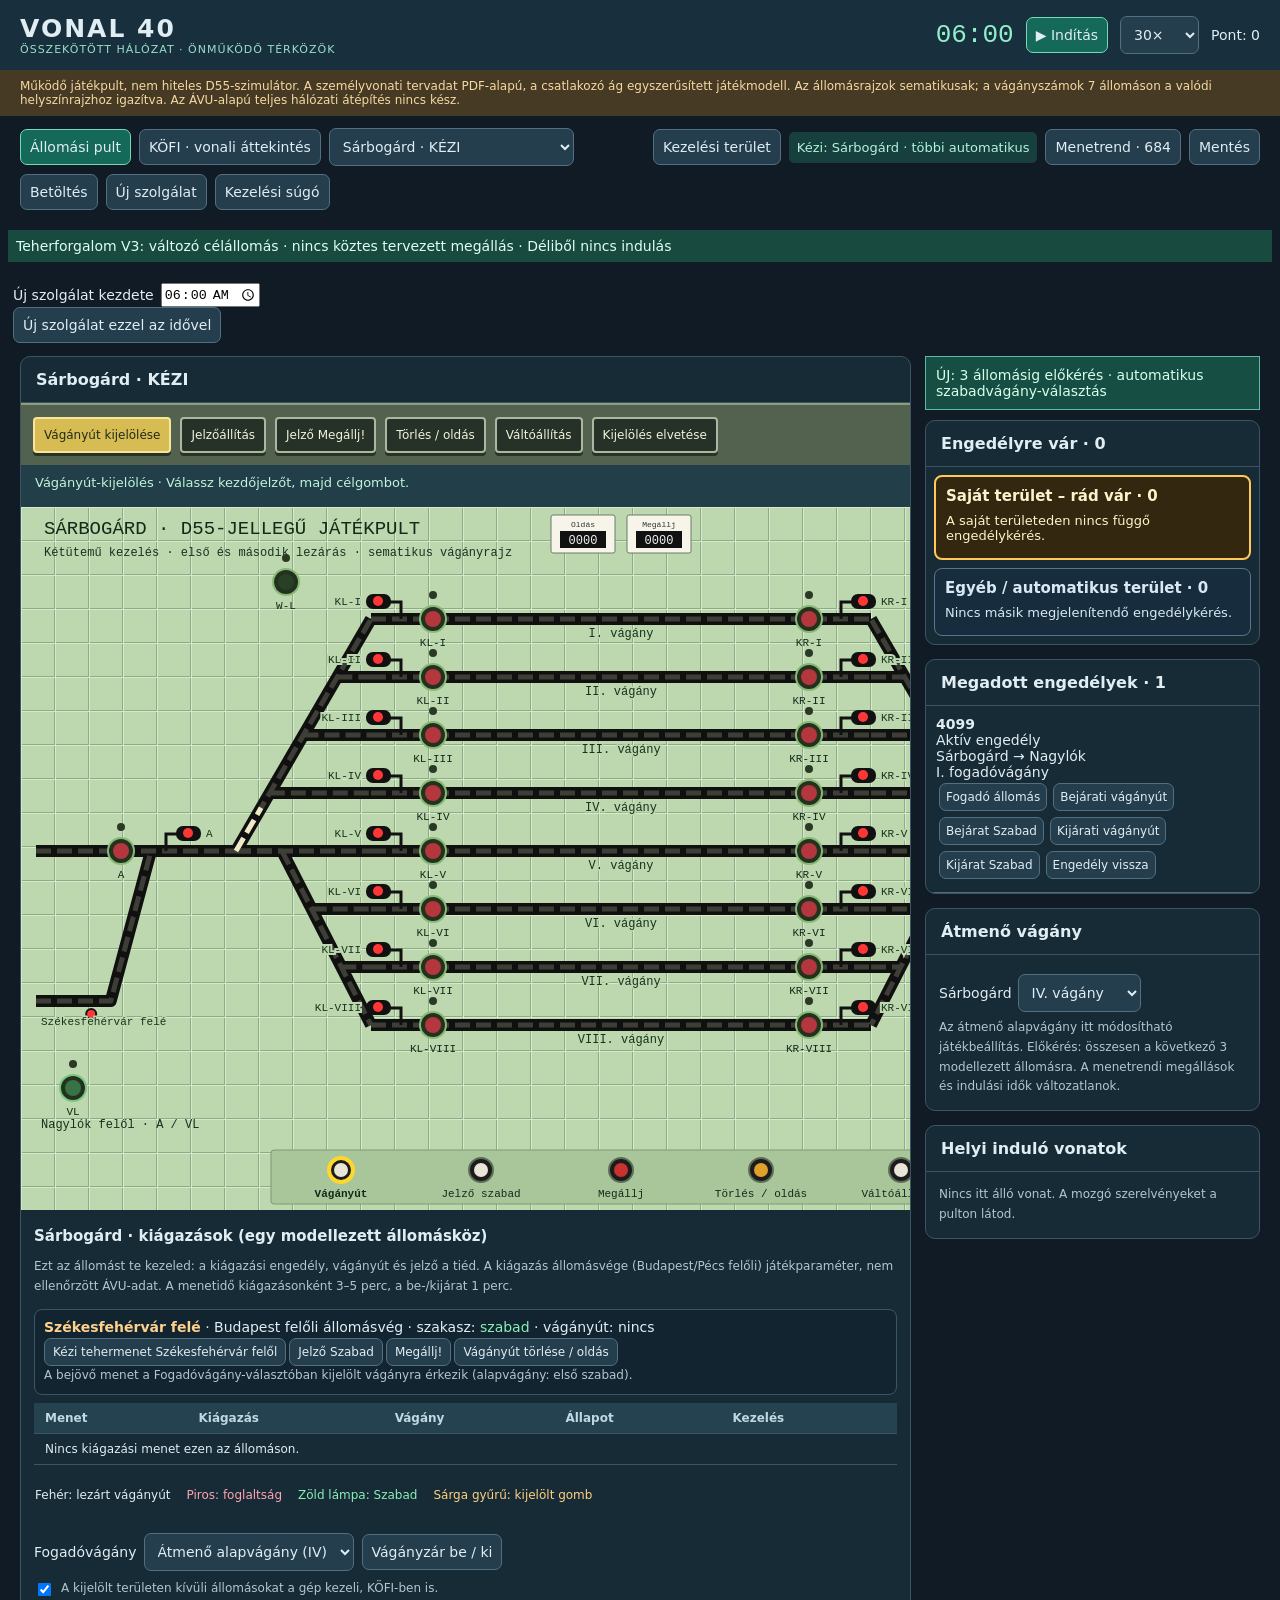
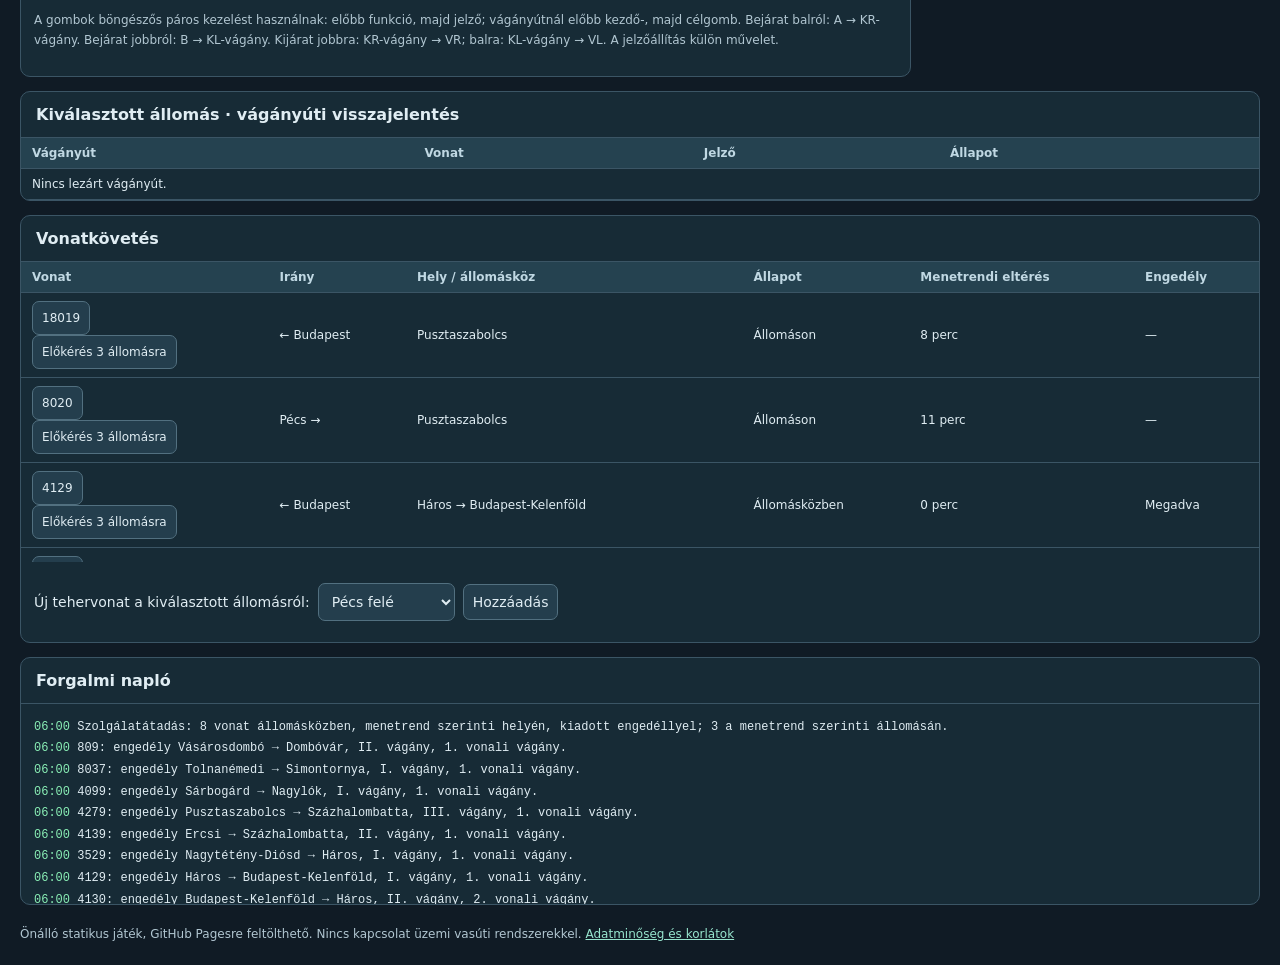
==== commit a176f483: "0.27.0: szerelvényforduló a végállomásokon A végállomásra beérkezett vonat eddig öt perc múlva eltűn" ====
--- a/index.html
+++ b/index.html
@@ -5611,6 +5611,13 @@
         if (x.station < station && !ki.includes("L")) ki.push("L");
         if (x.station > station && !ki.includes("R")) ki.push("R");
       }
+      // Ha a szerelvény itt fordul és a párja a másik irányba indul tovább, annak a
+      // toroknak is el kell érnie a vágányt: különben a forduló nem jöhetne létre
+      // (Kelenföldön a Pécs felől érkező a XI–XV-re állva nem tudna a Déli felé elmenni).
+      if (train?.forduloIrany != null && train.endStation === station) {
+        const o = train.forduloIrany === 1 ? "R" : "L";
+        if (!ki.includes(o)) ki.push(o);
+      }
       return ki;
     };
 
@@ -5846,4 +5853,203 @@
 })();
 
 </script>
+<script id="v40-fordulo">
+(() => {
+  "use strict";
+  // VONAL 40 · 0.27 — szerelvényforduló a végállomásokon.
+  //
+  // Eddig a végállomásra beérkezett vonat öt perc múlva eltűnt, a visszainduló menet pedig
+  // a semmiből keletkezett, tetszőleges szabad vágányon. A valóságban ugyanaz a szerelvény
+  // áll a vágányon a fordulóidő alatt, és azzal indul vissza az új vonatszámmal.
+  //
+  // Mostantól a menetrendből előre összepárosítjuk az érkező és az induló meneteket a
+  // végállomásokon (Déli, Kelenföld, Pusztaszabolcs, Sárbogárd, Dombóvár, Szentlőrinc,
+  // Pécs). A beérkezett szerelvény a vágányán marad — foglalja is azt —, és amikor a
+  // párjának indulnia kell, ugyanaz a vonat veszi fel az új számot, menetrendet és irányt.
+  //
+  // Párosítás: minden induló menethez a LEGKÉSŐBBI olyan érkezés tartozik, ami még belefér
+  // a fordulóidőbe. Így rövid fordulók keletkeznek, nem áll órákig szerelvény a vágányon.
+  // Irányváltásnál legalább 8 perc, azonos irányban továbbközlekedve 2 perc kell.
+  const ALLOMASOK = [0, 1, 14, 18, 33, 43, 46];
+  const MIN_FORDULO = 8; // perc, irányváltással
+  const MIN_ATMENET = 2; // perc, azonos irányban tovább
+  const MAX_VARAKOZAS = 180; // ennél tovább nem állítjuk a szerelvényt a vágányon
+  const TURELEM = 30; // ennyit vár a menet a saját szerelvényére, utána nélküle indul
+
+  function install() {
+    if (typeof Simulation === "undefined" || typeof sim === "undefined") return false;
+    const P = Simulation.prototype;
+    if (P._v40Fordulo) return true;
+    if (typeof P.realTraffic !== "function" || typeof globalThis.makeTimetablePlan !== "function") return false;
+    if (!(globalThis.REAL_TIMETABLE || []).length) return false;
+    P._v40Fordulo = true;
+
+    // vonatszám → az a menet, amivel a szerelvény visszaindul
+    let parok = null;
+    function parositas() {
+      if (parok) return parok;
+      parok = new Map();
+      for (const st of ALLOMASOK) {
+        const erk = REAL_TIMETABLE.filter((s) => s.stops.at(-1).station === st)
+          .map((s) => ({ sv: s, t: s.stops.at(-1).arr }))
+          .sort((a, b) => a.t - b.t);
+        const ind = REAL_TIMETABLE.filter((s) => s.stops[0].station === st)
+          .map((s) => ({ sv: s, t: s.stops[0].dep }))
+          .sort((a, b) => a.t - b.t);
+        const hasznalt = new Set();
+        for (const j of ind) {
+          let valasztott = null;
+          for (const a of erk) {
+            if (hasznalt.has(a.sv.id)) continue;
+            const kell = a.sv.dir === j.sv.dir ? MIN_ATMENET : MIN_FORDULO;
+            if (j.t >= a.t + kell && j.t <= a.t + MAX_VARAKOZAS) valasztott = a; // a legkésőbbi illeszkedő
+          }
+          if (valasztott) {
+            hasznalt.add(valasztott.sv.id);
+            parok.set(valasztott.sv.id, j.sv);
+          }
+        }
+      }
+      return parok;
+    }
+
+    // a vonat melyik fővonali menetet viszi? (a kiágazási menetrendben 97 vonatszám
+    // ugyanúgy szerepel, ezért a menet azonosítójával dolgozunk, és a kiágazási
+    // vonatokat külön kizárjuk)
+    const fovonali = (t) => !!t && t.menetrendi && !t.branchService;
+    const szolgalat = (t) => String(t.id || "").replace(/\/D\d+$/, "");
+    const napja = (t) => {
+      const m = /\/D(\d+)$/.exec(String(t.id || ""));
+      return m ? Number(m[1]) : 0;
+    };
+
+    // A szerelvény elengedése: innentől a szokásos módon archiválódik.
+    const elenged = (s, t) => {
+      t.forduloRa = null;
+      t.forduloIrany = null;
+      if (!Number.isFinite(t.finishedAt)) t.finishedAt = s.time;
+    };
+
+    // Az álló szerelvény felveszi az új menetet: marad a vágányán, de új szám, menetrend,
+    // irány és indulási idő kerül rá.
+    function atvesz(s, t, f, key) {
+      const plan = makeTimetablePlan(f.sv, f.offset),
+        pont = plan.find((x) => x.station === t.at);
+      if (!pont) return elenged(s, t);
+      // van-e kijárat erről a vágányról a menete irányába? (Kelenföldön a XI–XV. vágányról
+      // a Déli felé nincs) — ha nincs, a szerelvény elmegy, a menet a szokásos módon indul
+      const proba = { dir: f.sv.dir, startStation: t.at, endStation: plan.at(-1).station, plan, menetrendi: true };
+      if (typeof s.vaganyEngedett === "function" && !s.vaganyEngedett(t.at, t.track, proba)) return elenged(s, t);
+
+      // ugyanazzal az azonosítóval nem lehet két vonat: 97 vonatszám a kiágazási
+      // menetrendben is szerepel, és azt a motor már elindíthatta
+      const ujId = f.sv.number + (f.day === 0 ? "" : "/D" + f.day);
+      if (s.trains.some((x) => x !== t && x.id === ujId)) return elenged(s, t);
+      t.id = ujId;
+      t.number = f.sv.number;
+      t.dir = f.sv.dir;
+      t.plan = plan;
+      t.endStation = plan.at(-1).station;
+      t.sourceLines = f.sv.lines;
+      t.finished = false;
+      t.finishedAt = undefined;
+      t.phase = "parked";
+      t.progress = 0;
+      t.distance = 0;
+      t.blockWaiting = false;
+      t.history = [];
+      t.approximateStart = false;
+      t.dep = Math.max(s.time, pont.dep);
+      t.delay = Math.max(0, s.time - pont.dep);
+      // undefined, nem null: a következő végállomáson újra kaphat fordulót
+      t.forduloRa = undefined;
+      t.forduloIrany = (parositas().get(f.sv.id) || {}).dir ?? null;
+      t.fordulobol = true;
+      s.ttSpawned[key] = true;
+      s.log(`${t.id}: a ${STATIONS[t.at].name}, ${t.track}. vágányon álló szerelvénnyel indul.`);
+    }
+
+    const prevReal = P.realTraffic;
+    P.realTraffic = function () {
+      // 1) a fordulóra váró szerelvények átveszik az új menetet, mielőtt a motor újat
+      //    keltene belőle. Amelyik menetnek a szerelvénye még úton van, azt visszatartjuk:
+      //    a szerelvény késése így — a valósághoz hasonlóan — átterhelődik a fordulójára.
+      //    A türelmi idő után a menet mégis elindul, hogy egy beragadt vonat ne fektessen
+      //    meg egy másikat a nap hátralévő részére.
+      const tabla = parositas();
+      const nap0 = Math.floor(this.time / 1440);
+      for (const [szam, kov] of tabla) {
+        for (let day = nap0 - 1; day <= Math.floor((this.time + 3) / 1440); day++) {
+          const key = day + ":" + kov.id;
+          if (this.ttSpawned[key] === true) continue;
+          const elso = kov.stops[0].dep + day * 1440;
+          if (elso > this.time + 3) continue;
+          const all = this.trains.find(
+            (t) => t.finished && t.forduloRa && t.forduloRa.sv === kov && t.forduloRa.day === day,
+          );
+          if (all) {
+            delete this.ttSpawned[key];
+            try { atvesz(this, all, all.forduloRa, key); } catch (e) { console.warn("forduló:", e); elenged(this, all); }
+            continue;
+          }
+          // ha ezzel az azonosítóval már jár vonat (kiágazási menetrendből), nem tartjuk vissza
+          if (this.trains.some((t) => t.id === kov.number + (day === 0 ? "" : "/D" + day))) {
+            if (this.ttSpawned[key] === "fordulora-var") delete this.ttSpawned[key];
+            continue;
+          }
+          const uton = this.trains.find(
+            (t) => !t.finished && fovonali(t) && szolgalat(t) === szam && napja(t) === day,
+          );
+          if (uton && this.time <= elso + TURELEM) this.ttSpawned[key] = "fordulora-var";
+          else if (this.ttSpawned[key] === "fordulora-var") delete this.ttSpawned[key];
+        }
+      }
+      // akinek a menete már elindult nélküle, azt elengedjük
+      for (const t of this.trains) {
+        const f = t.forduloRa;
+        if (!f || !t.finished) continue;
+        if (this.ttSpawned[f.day + ":" + f.sv.id] === true) elenged(this, t);
+      }
+      const r = prevReal.call(this);
+      // 2) az új menetekre felírjuk, merre indul tovább a szerelvényük: a fogadóvágány
+      //    választásánál ezt is figyelembe kell venni
+      const p = parositas();
+      for (const t of this.trains) {
+        if (t.forduloIrany !== undefined || !fovonali(t)) continue;
+        const kov = p.get(szolgalat(t));
+        t.forduloIrany = kov ? kov.dir : null;
+      }
+      return r;
+    };
+
+    // A frissen beérkezett szerelvényt megtartjuk, ha van fordulója.
+    const prevTick = P.tick;
+    P.tick = function (dt) {
+      prevTick.call(this, dt);
+      const p = parositas();
+      for (const t of this.trains) {
+        if (!t.finished || t.forduloRa !== undefined) continue;
+        const kov = fovonali(t) && ALLOMASOK.includes(t.at) ? p.get(szolgalat(t)) : null;
+        if (!kov) {
+          t.forduloRa = null;
+          continue;
+        }
+        const day = napja(t), offset = day * 1440;
+        t.forduloRa = { sv: kov, day, offset, first: kov.stops[0].dep + offset };
+        t.finishedAt = Infinity; // amíg a fordulóra vár, nem archiváljuk
+      }
+    };
+
+    return true;
+  }
+
+  if (!install()) {
+    let tries = 0;
+    const timer = setInterval(() => {
+      if (install() || ++tries > 60) clearInterval(timer);
+    }, 50);
+  }
+})();
+
+</script>
 </body></html>
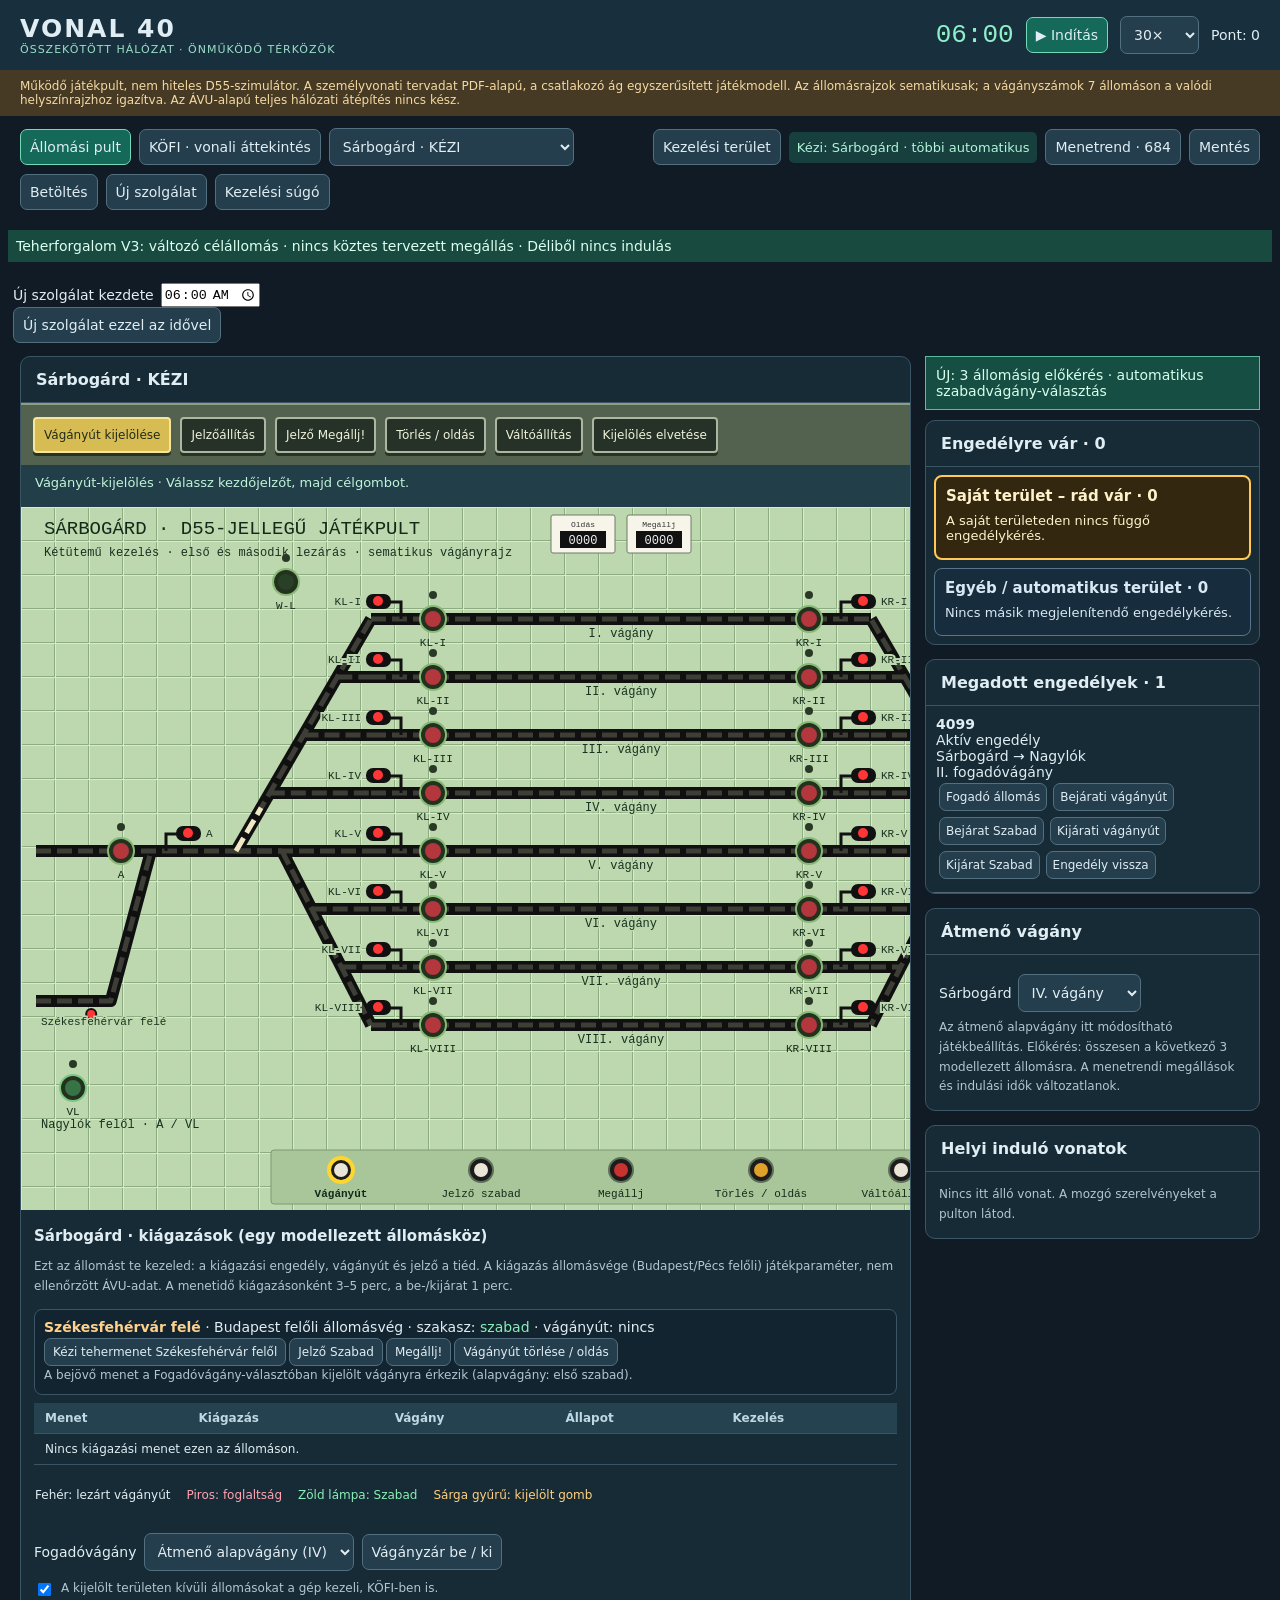
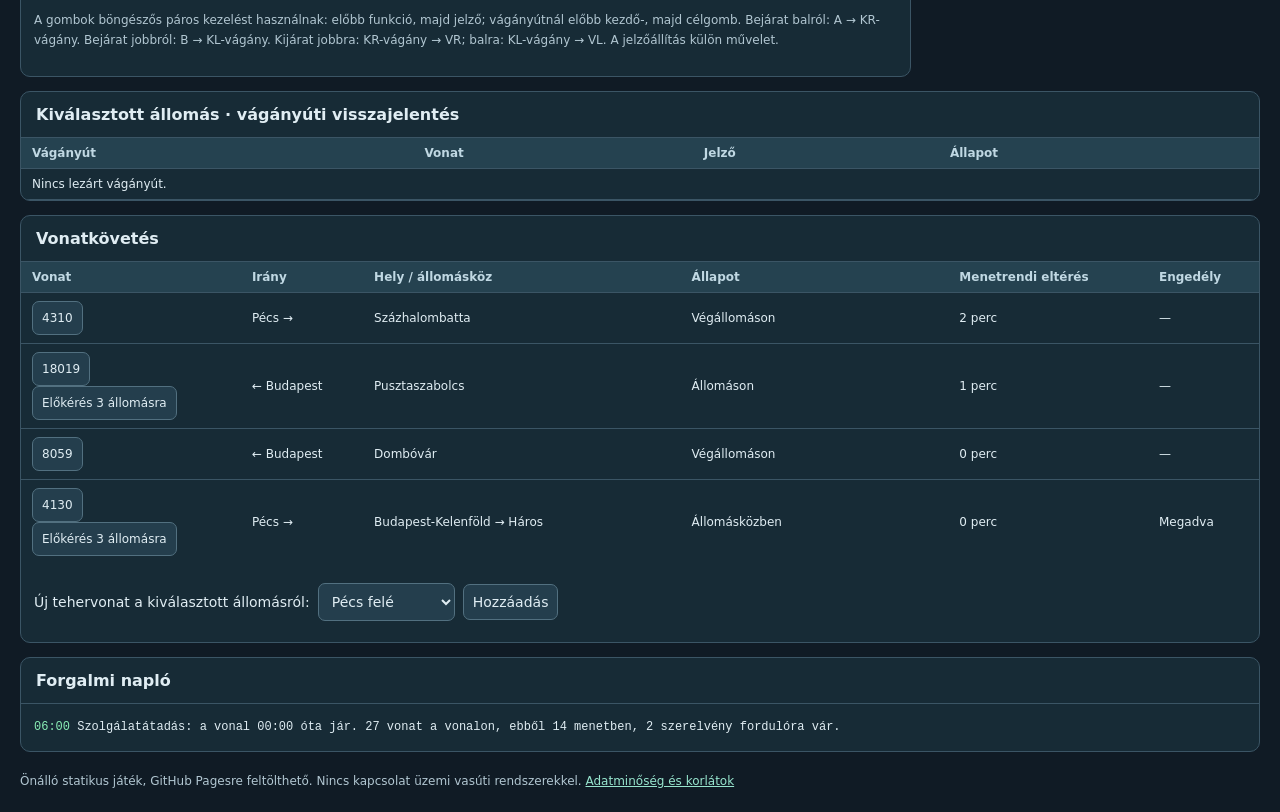
==== commit fb351325: "0.28.0: a vonal éjfél óta jár, a szolgálat 6:00-kor veszi át A szimuláció éjféltől indul, és magától" ====
--- a/index.html
+++ b/index.html
@@ -5722,7 +5722,15 @@
   function install() {
     if (typeof Simulation === "undefined" || typeof sim === "undefined") return false;
     const P = Simulation.prototype;
+    // A javítórétegek külön-külön települnek; ez a réteg csak akkor dolgozhat, ha mind
+    // megvan, különben a vonal hiányos szabályokkal indulna (a kiágazási menetrend
+    // például a nagy rajzoló réteghez tartozik: nélküle egyetlen ági vonat sem keletkezne).
+    const KELL = [
+      "_v40DoubleQueueBranches", "_v40Korlat", "_v40Elsobbseg", "_v40Forgalom",
+      "_v40Ellenirany", "_v40Elkerulo", "_v40EloEngedely", "_v40Tehermenetvonal",
+    ];
     if (P._v40InduloHelyzet) return true;
+    if (!KELL.every((j) => P[j])) return false;
     if (typeof P.realTraffic !== "function" || typeof globalThis.timetableDistance !== "function") return false;
     P._v40InduloHelyzet = true;
 
@@ -6052,4 +6060,111 @@
 })();
 
 </script>
+<script id="v40-bemelegites">
+(() => {
+  "use strict";
+  // VONAL 40 · 0.28 — a vonal éjfél óta jár.
+  //
+  // A szolgálat 6:00-kor kezdődik, de a vasút nem ekkor ébred. Eddig a 6:00 előtti
+  // forgalomból csak annyi látszott, hogy a már elindult menetek a menetrendi helyükre
+  // kerültek (0.26); ami ennél korábban történt — a hajnali fordulók, a végállomásokon
+  // álló szerelvények, az addig összeszedett késések — nem létezett.
+  //
+  // Mostantól a szimuláció éjféltől indul és magától eljátssza a szolgálat kezdetéig
+  // tartó órákat, csak utána adja át a pultot. Az óra továbbra is 6:00-kor indul: a
+  // játékos egy éjfél óta üzemelő vonalat vesz át, benne a végállomásokon fordulóra váró
+  // szerelvényekkel és a valóban összegyűlt késésekkel.
+  //
+  // A bemelegítés alatt minden állomás automata (a játékos területe is), a pontszámot és
+  // a naplót a végén nullázzuk: a szolgálat a 6:00-s átadással kezdődik.
+
+  function install() {
+    if (typeof Simulation === "undefined" || typeof sim === "undefined") return false;
+    const P = Simulation.prototype;
+    // A javítórétegek külön-külön települnek; ez a réteg csak akkor dolgozhat, ha mind
+    // megvan, különben a vonal hiányos szabályokkal indulna (a kiágazási menetrend
+    // például a nagy rajzoló réteghez tartozik: nélküle egyetlen ági vonat sem keletkezne).
+    const KELL = [
+      "_v40DoubleQueueBranches", "_v40Korlat", "_v40Elsobbseg", "_v40Forgalom",
+      "_v40InduloHelyzet", "_v40Fordulo",
+      "_v40Ellenirany", "_v40Elkerulo", "_v40EloEngedely", "_v40Tehermenetvonal",
+    ];
+    if (P._v40Bemelegites) return true;
+    if (!KELL.every((j) => P[j])) return false;
+    if (typeof P.realTraffic !== "function" || typeof AutomaticBlocks !== "function") return false;
+    P._v40Bemelegites = true;
+
+    // Éjféltől játsszuk le, de legfeljebb ennyit. A 6:00-s szolgálatkezdés — a játék
+    // alapértelmezése — pont belefér. Későbbi kezdésnél nem melegítünk: a fél-egy napnyi
+    // lejátszás másodpercekre megállítaná a betöltést, és ilyen hosszan az automata
+    // forgalomirányítás nem tartja a menetrendet. Akkor marad a 0.26 szerinti kép: a már
+    // elindult menetek a menetrendi helyükön, állomásközben.
+    const MAX_HOSSZ = 360;
+
+    function bemelegit(s) {
+      const cel = s.serviceStart,
+        kezd = Math.floor(cel / 1440) * 1440;
+      // csak érintetlen, most létrehozott szolgálatnál: betöltött játékállást nem bántunk
+      if (s._v40Bemelegitve === cel || !(cel > kezd) || cel - kezd > MAX_HOSSZ || s.time !== cel) return;
+      s._v40Bemelegitve = cel;
+
+      const terulet = s.playerControl, auto = s.auto, nezet = s.view;
+      s.time = kezd;
+      s.serviceStart = kezd;
+      s.trains = [];
+      s.permissions = {};
+      s.edges = {};
+      s.routes = {};
+      s.blockSystem = new AutomaticBlocks();
+      s.ttSpawned = {};
+      if (s.btSpawned) s.btSpawned = {};
+      s.archive = [];
+      s.nextFreight = s.time + 7;
+      s.nextTrafficUpdate = s.time;
+      s.playerControl = { stations: [] };
+      s.auto = true;
+      s.view = "station";
+      try {
+        s.realTraffic();
+        let orzo = 0;
+        // 0,1 perces lépés: az automata engedélykiadás tickenként fut, nagyobb lépésnél
+        // ritkábban kapnának engedélyt a vonatok, és a bemelegítés alatt késések gyűlnének
+        while (s.time < cel - 1e-9 && ++orzo < 200000) s.tick(Math.min(0.1, cel - s.time));
+      } catch (e) {
+        console.warn("bemelegítés:", e);
+      } finally {
+        s.playerControl = terulet;
+        s.auto = auto;
+        s.view = nezet;
+        s.time = cel;
+        s.score = 0;
+        s.logs = [];
+      }
+      const uton = s.trains.filter((t) => !t.finished && t.phase !== "parked").length,
+        allo = s.trains.filter((t) => t.finished && t.forduloRa).length;
+      s.log(
+        `Szolgálatátadás: a vonal ${fmt(kezd)} óta jár. ${s.trains.length} vonat a vonalon, ` +
+          `ebből ${uton} menetben, ${allo} szerelvény fordulóra vár.`,
+      );
+    }
+
+    const prevReal = P.realTraffic;
+    P.realTraffic = function () {
+      try { bemelegit(this); } catch (e) { console.warn("bemelegítés:", e); }
+      return prevReal.call(this);
+    };
+
+    try { bemelegit(sim); } catch (e) { console.warn("bemelegítés:", e); }
+    return true;
+  }
+
+  if (!install()) {
+    let tries = 0;
+    const timer = setInterval(() => {
+      if (install() || ++tries > 60) clearInterval(timer);
+    }, 50);
+  }
+})();
+
+</script>
 </body></html>
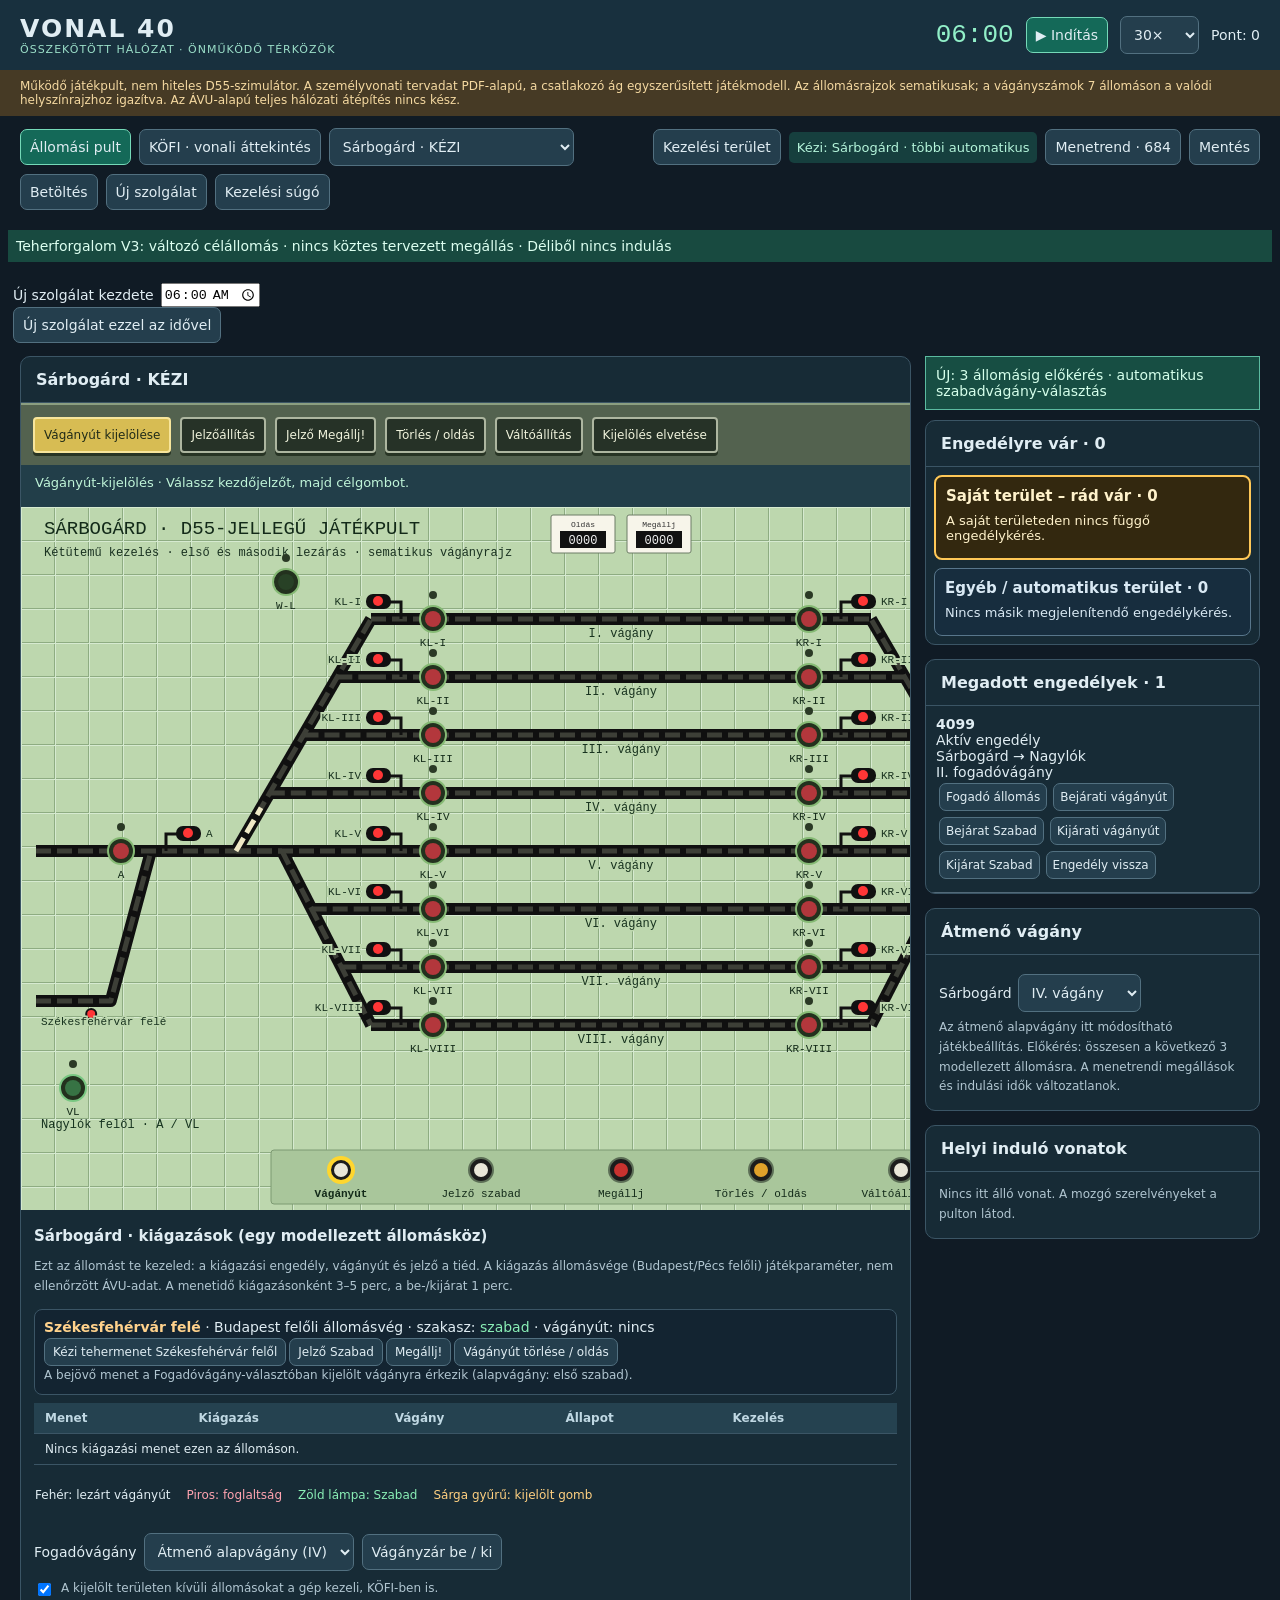
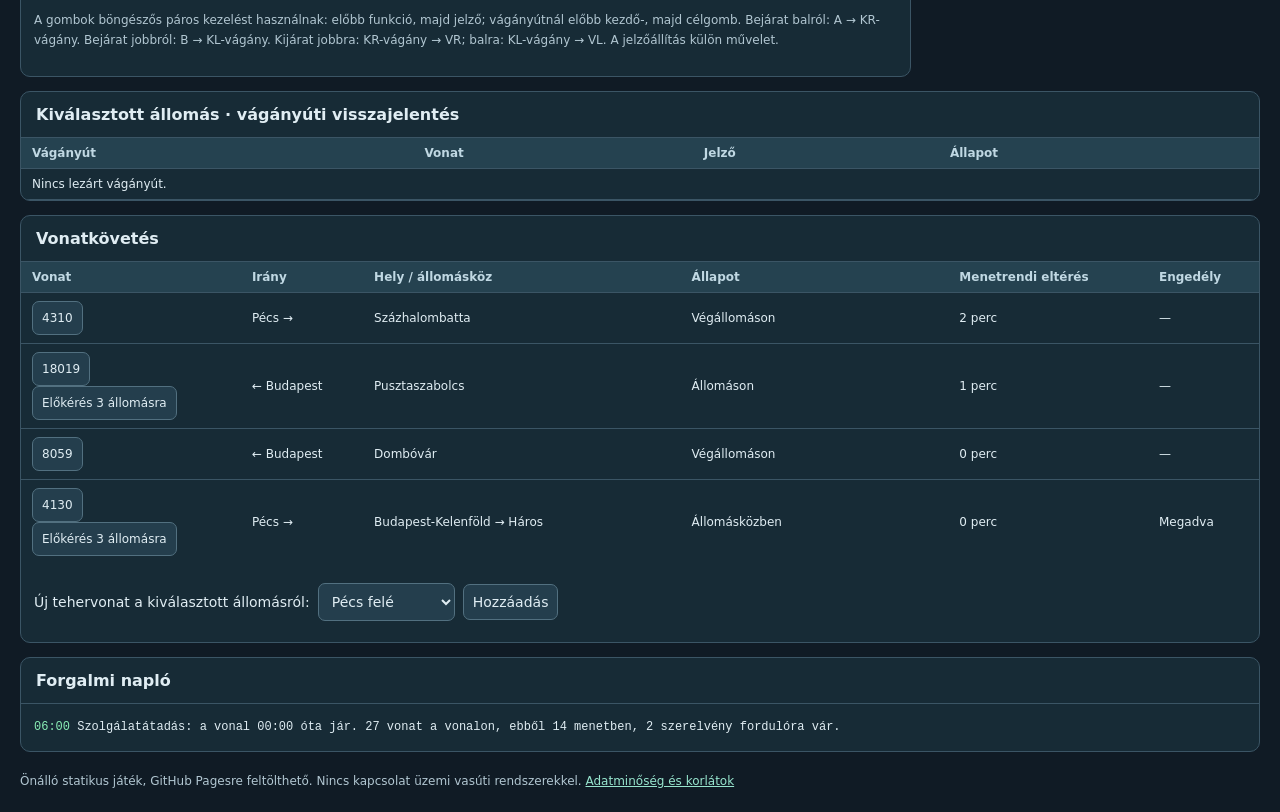
==== commit 84adaa5c: "0.29.0: a tehervonat megtartja a menetvonalát Két hiba tartotta vissza a tehervonatokat, mindkettő a" ====
--- a/index.html
+++ b/index.html
@@ -4945,6 +4945,11 @@
       const horizont = sajatSzint === 0 ? SZEMELY_HORIZONT : IC_HORIZONT;
       for (const p of this.trains) {
         if (p.id === t.id || p.finished || szint(p) <= sajatSzint) continue;
+        // Menetvonallal közlekedő vonat azonos irányban nem áll félre: a menetvonala eleve a
+        // személyforgalom résébe van illesztve, az utolérésvizsgálat ezt másodszor is levonná,
+        // és a tehervonat állomásonként negyedórát gyűjtött a félreállásból. Ellenirányban (az
+        // egyvágányú szakasz keresztezésénél) viszont rá is vonatkozik a sorrend.
+        if (p.dir === t.dir && t.menetvonal) continue;
         // Utolérés megelőzése: ha a magasabb rangú vonat a tervek szerint velünk egy időben (vagy
         // előbb) érne a következő állomásra, nem állunk elé, mert az állomásközben már nem előzhet.
         if (p.dir === t.dir) {
@@ -5280,11 +5285,13 @@
   // A menetvonal a vonat tervébe kerül (plan), így a motor a várakozásokat magától betartja.
   //
   // Nem hiteles: ez nem a valódi tehervonati menetrend, hanem a személyforgalom réseibe illesztett,
-  // számított menetvonal. A számítás 60 km/h-val dolgozik, így a tényleges (60–100) sebesség mellett a
-  // vonat legfeljebb korábban hagyja el a szakaszt, mint a menetvonala – ütközést nem okoz.
+  // számított menetvonal. A számítás 70 km/h-val dolgozik a vonat 80 km/h-s sebessége mellett, így a
+  // vonat legfeljebb korábban hagyja el a szakaszt, mint a menetvonala – ütközést nem okoz. Korábban
+  // 60-nal számolt: az indokolatlanul hosszú szakaszfoglalás miatt a 48 tervezett menetből 14-nek nem
+  // volt hova illeszkednie, és a megtalált menetvonalak is szűkebb résbe kerültek.
   const HEADWAY = 3; // perc elő- és utóidő a személyvonati menetek körül
   const MAX_VARAKOZAS = 35; // perc: ennél többet egy állomáson nem várakoztatunk
-  const SZAMITASI_SEBESSEG = 60; // km/h
+  const SZAMITASI_SEBESSEG = 70; // km/h: a menetvonal ezzel készül, a vonat 80-nal mehet
   const ALLOMASI_IDO = 2; // perc tartózkodás forgalmi szolgálati helyen
 
   function install() {
@@ -5482,9 +5489,20 @@
         try { lista.push(...viszonylatiSzolgalatok(this)); } catch (e) { console.warn("teherviszonylat:", e); }
       }
       this.nextFreight = Infinity;
+      // A viszonylati tehermenetek a kiágazási menetrenden át keletkeznek, és eddig hiányzott
+      // róluk a menetvonal-jelzés (azt csak a véletlen teher kapta meg). Az elsőbbségi rend
+      // emiatt félreállította őket minden állomáson a következő személyvonat elől, pedig a
+      // menetvonaluk eleve annak a résébe illeszkedik.
+      for (const t of this.trains)
+        if (t.branchService && t.kind === "freight" && !t.menetvonal && (t.plan || []).length > 1) t.menetvonal = true;
       return prevReal.call(this);
     };
 
+    // A viszonylati tehermenetek a kiágazási menetrenden át keletkeznek (branchTraffic), és
+    // eddig hiányzott róluk a menetvonal-jelzés. Az elsőbbségi rend emiatt úgy kezelte őket,
+    // mint a véletlen tehervonatot: minden állomáson 12 percre előre megvárakoztatta őket a
+    // következő személyvonat miatt, állomásonként negyedórát gyűjtve. Pedig a menetvonaluk
+    // eleve a személyforgalom résébe illeszkedik — azt tartani kell, nem félreállni előle.
     const prevAdd = P.add;
     P.add = function (at, dir, dep) {
       const t = prevAdd.call(this, at, dir, dep);
@@ -6094,18 +6112,19 @@
     if (typeof P.realTraffic !== "function" || typeof AutomaticBlocks !== "function") return false;
     P._v40Bemelegites = true;
 
-    // Éjféltől játsszuk le, de legfeljebb ennyit. A 6:00-s szolgálatkezdés — a játék
-    // alapértelmezése — pont belefér. Későbbi kezdésnél nem melegítünk: a fél-egy napnyi
-    // lejátszás másodpercekre megállítaná a betöltést, és ilyen hosszan az automata
-    // forgalomirányítás nem tartja a menetrendet. Akkor marad a 0.26 szerinti kép: a már
-    // elindult menetek a menetrendi helyükön, állomásközben.
-    const MAX_HOSSZ = 360;
+    // Meddig visszafelé játsszuk le a forgalmat: hat óra, vagy az aznapi éjfélig, ha az
+    // közelebb van. A 6:00-s szolgálatkezdésnél — a játék alapértelmezésénél — ez pont
+    // éjfél. Ennyi forgalom lejátszása 3-4 másodperc; egy egész napé tizenöt lenne.
+    const HOSSZ = 360;
 
     function bemelegit(s) {
       const cel = s.serviceStart,
-        kezd = Math.floor(cel / 1440) * 1440;
+        kezd = Math.max(Math.floor(cel / 1440) * 1440, cel - HOSSZ);
       // csak érintetlen, most létrehozott szolgálatnál: betöltött játékállást nem bántunk
-      if (s._v40Bemelegitve === cel || !(cel > kezd) || cel - kezd > MAX_HOSSZ || s.time !== cel) return;
+      if (s._v40Fut || s._v40Bemelegitve === cel || !(cel > kezd) || s.time !== cel) return;
+      // A bemelegítés alatt a serviceStart a kezdőidőre áll, és a lejátszás realTraffic-et
+      // hív: ez újra ide jutna, és a bemelegítés önmagát hívná egyre korábbi kezdéssel.
+      s._v40Fut = true;
       s._v40Bemelegitve = cel;
 
       const terulet = s.playerControl, auto = s.auto, nezet = s.view;
@@ -6116,6 +6135,12 @@
       s.edges = {};
       s.routes = {};
       s.blockSystem = new AutomaticBlocks();
+      // A kiágazások foglaltságát is nullázni kell. Enélkül az előző (konstruktorbeli)
+      // bemelegítés menetei bentragadtak a kiágazási szakaszokon, és mivel a vonatok
+      // eltűntek, az a foglalás soha nem oldódott fel: az adott kiágazásra onnantól
+      // egyetlen vonat sem kapott engedélyt, és a csatlakozó állomás vágányai egyesével
+      // teltek meg a várakozó menetekkel.
+      s.lineBranches = {};
       s.ttSpawned = {};
       if (s.btSpawned) s.btSpawned = {};
       s.archive = [];
@@ -6133,6 +6158,7 @@
       } catch (e) {
         console.warn("bemelegítés:", e);
       } finally {
+        s._v40Fut = false;
         s.playerControl = terulet;
         s.auto = auto;
         s.view = nezet;
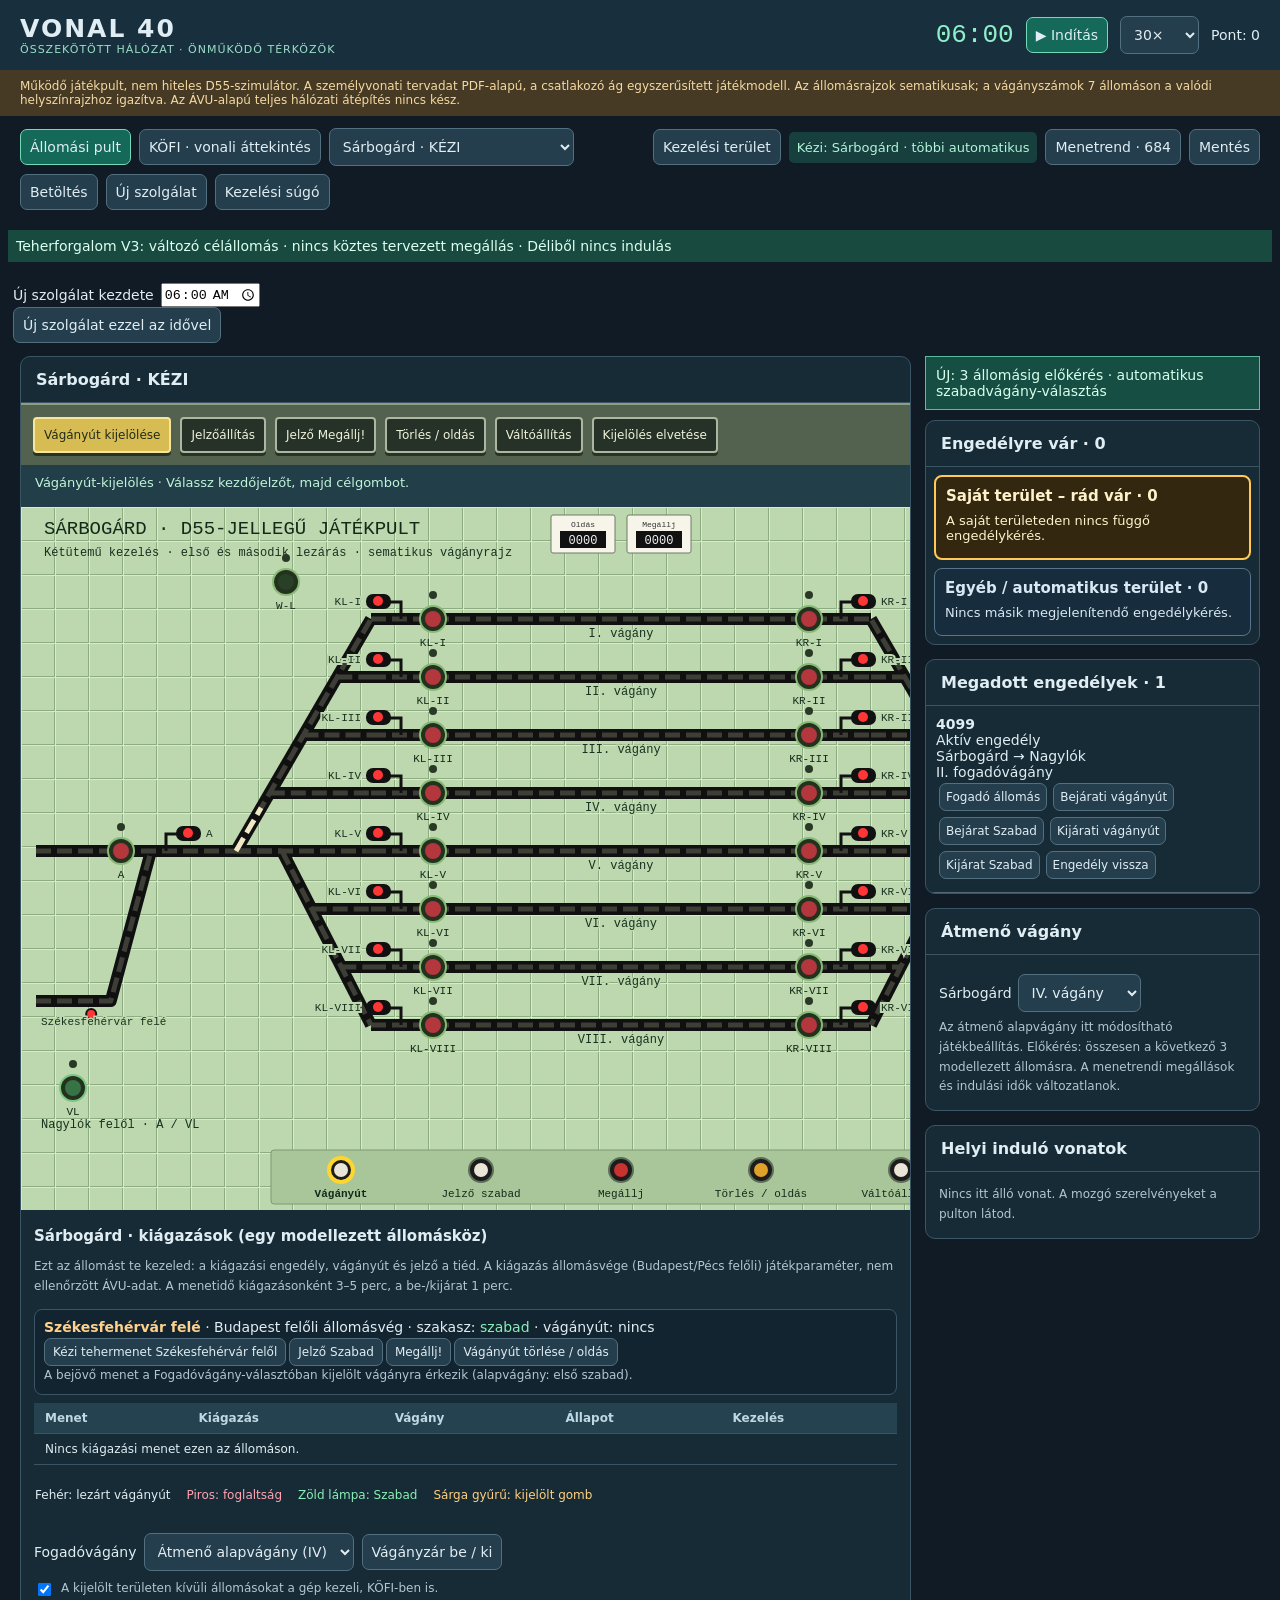
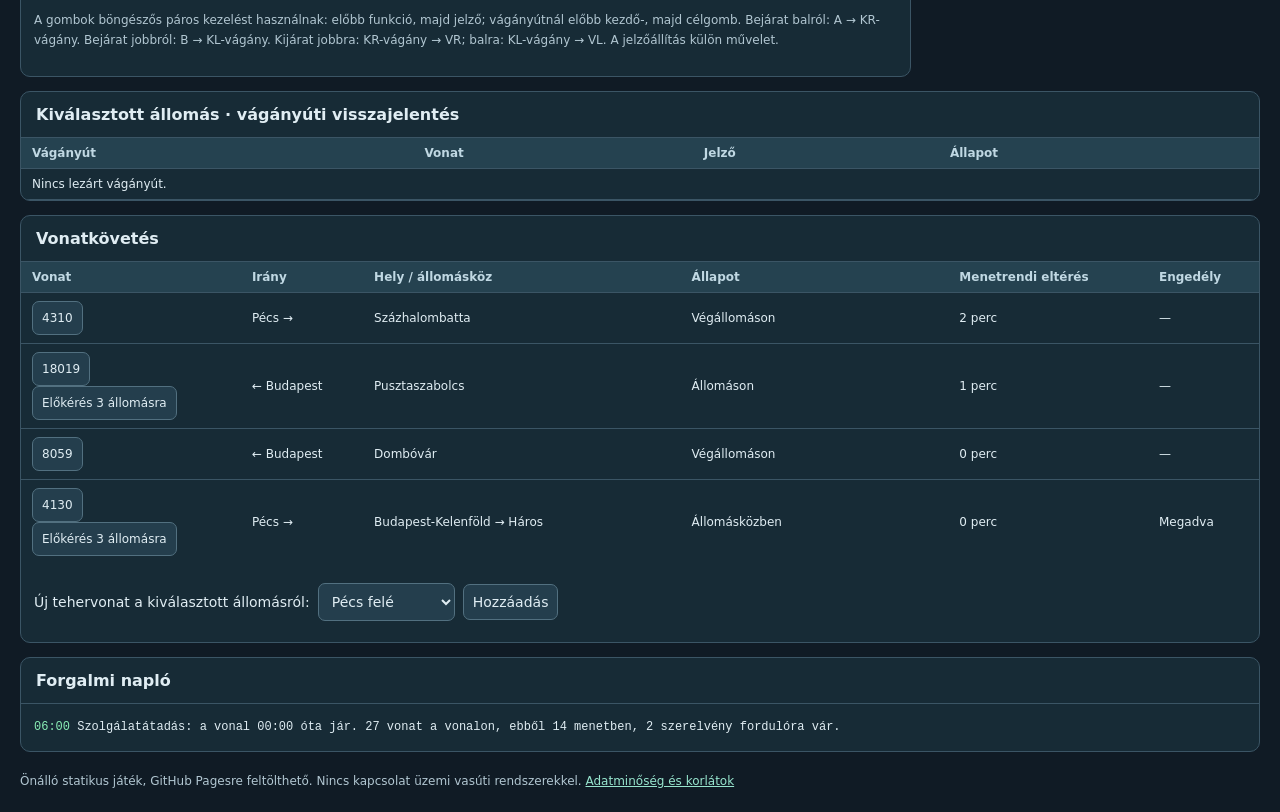
==== commit 618384cd: "0.29.1: a teher nagy része éjszaka megy A tehervonatok indulási idejét ablakokhoz kötjük a 24 órás e" ====
--- a/index.html
+++ b/index.html
@@ -5290,7 +5290,7 @@
   // 60-nal számolt: az indokolatlanul hosszú szakaszfoglalás miatt a 48 tervezett menetből 14-nek nem
   // volt hova illeszkednie, és a megtalált menetvonalak is szűkebb résbe kerültek.
   const HEADWAY = 3; // perc elő- és utóidő a személyvonati menetek körül
-  const MAX_VARAKOZAS = 35; // perc: ennél többet egy állomáson nem várakoztatunk
+  const MAX_VARAKOZAS = 60; // perc: ennél többet egy állomáson nem várakoztatunk
   const SZAMITASI_SEBESSEG = 70; // km/h: a menetvonal ezzel készül, a vonat 80-nal mehet
   const ALLOMASI_IDO = 2; // perc tartózkodás forgalmi szolgálati helyen
 
@@ -5425,6 +5425,26 @@
     ];
     const NAPI = 6; // viszonylatonként és irányonként ennyi menet naponta
 
+    // A teher nagy része éjszaka megy. A személyforgalom a Pusztaszabolcs–Kelenföld
+    // szakaszon 1 és 4 óra közt gyakorlatilag eltűnik (óránként 5 megállás a nappali 70
+    // helyett), 22 és 1 közt is ritkás; a 6-8 és a 16-19 közti csúcsot kerüljük.
+    // Hat menetből négy az éjszakai ablakba kerül, kettő a délelőtti lanyhulásba.
+    const EJSZAKA = [21 * 60, 29 * 60], // 21:00–05:00, átfordul éjfélen
+      NAPPAL = [10 * 60, 14 * 60],
+      EJSZAKAI = 4; // hatból ennyi megy éjjel
+
+    // Nyers indulási idő: az ablakon belül egyenletesen, viszonylatonként és irányonként
+    // elcsúsztatva, hogy a nyolc viszonylatirány ne egyszerre induljon.
+    function nyersIdo(i, vissza, k) {
+      const ejjel = k < EJSZAKAI,
+        [a, b] = ejjel ? EJSZAKA : NAPPAL,
+        n = ejjel ? EJSZAKAI : NAPI - EJSZAKAI,
+        j = ejjel ? k : k - EJSZAKAI,
+        lepes = (b - a) / n,
+        eltolas = (((i * 2 + (vissza ? 1 : 0)) % 8) / 8) * lepes * 0.9;
+      return Math.round(a + lepes * j + eltolas) % 1440;
+    }
+
     // A megtervezett tehermenetvonalat is beírjuk a foglaltsági táblába, hogy a következő
     // teher már ehhez is rést keressen, ne csak a személyforgalomhoz.
     function rogzit(plan, dir) {
@@ -5446,11 +5466,15 @@
             hova = vissza ? 1 : cel,
             dir = honnan === hova ? (vissza ? -1 : 1) : hova > honnan ? 1 : -1;
           for (let k = 0; k < NAPI; k++) {
-            // nyers indulási idő, viszonylatonként eltolva; innen keresünk szabad menetvonalat
-            const nyers = (i * 41 + (vissza ? 137 : 0) + k * Math.round(1440 / NAPI)) % 1440;
+            const nyers = nyersIdo(i, vissza, k);
             let plan = null;
-            for (let csuszas = 0; csuszas <= 240 && !plan; csuszas += 5) {
-              const t0 = (nyers + csuszas) % 1440;
+            // Felváltva keresünk későbbi és korábbi indulást, így a menet az ablakában marad:
+            // csak előre csúsztatva egy hajnali teher a reggeli csúcsba sodródhatna.
+            const csuszasok = [0];
+            for (let d = 5; d <= 120; d += 5) csuszasok.push(d, -d);
+            for (const csuszas of csuszasok) {
+              if (plan) break;
+              const t0 = ((nyers + csuszas) % 1440 + 1440) % 1440;
               plan =
                 honnan === hova
                   ? [{ station: honnan, arr: t0, dep: t0 + ALLOMASI_IDO }]
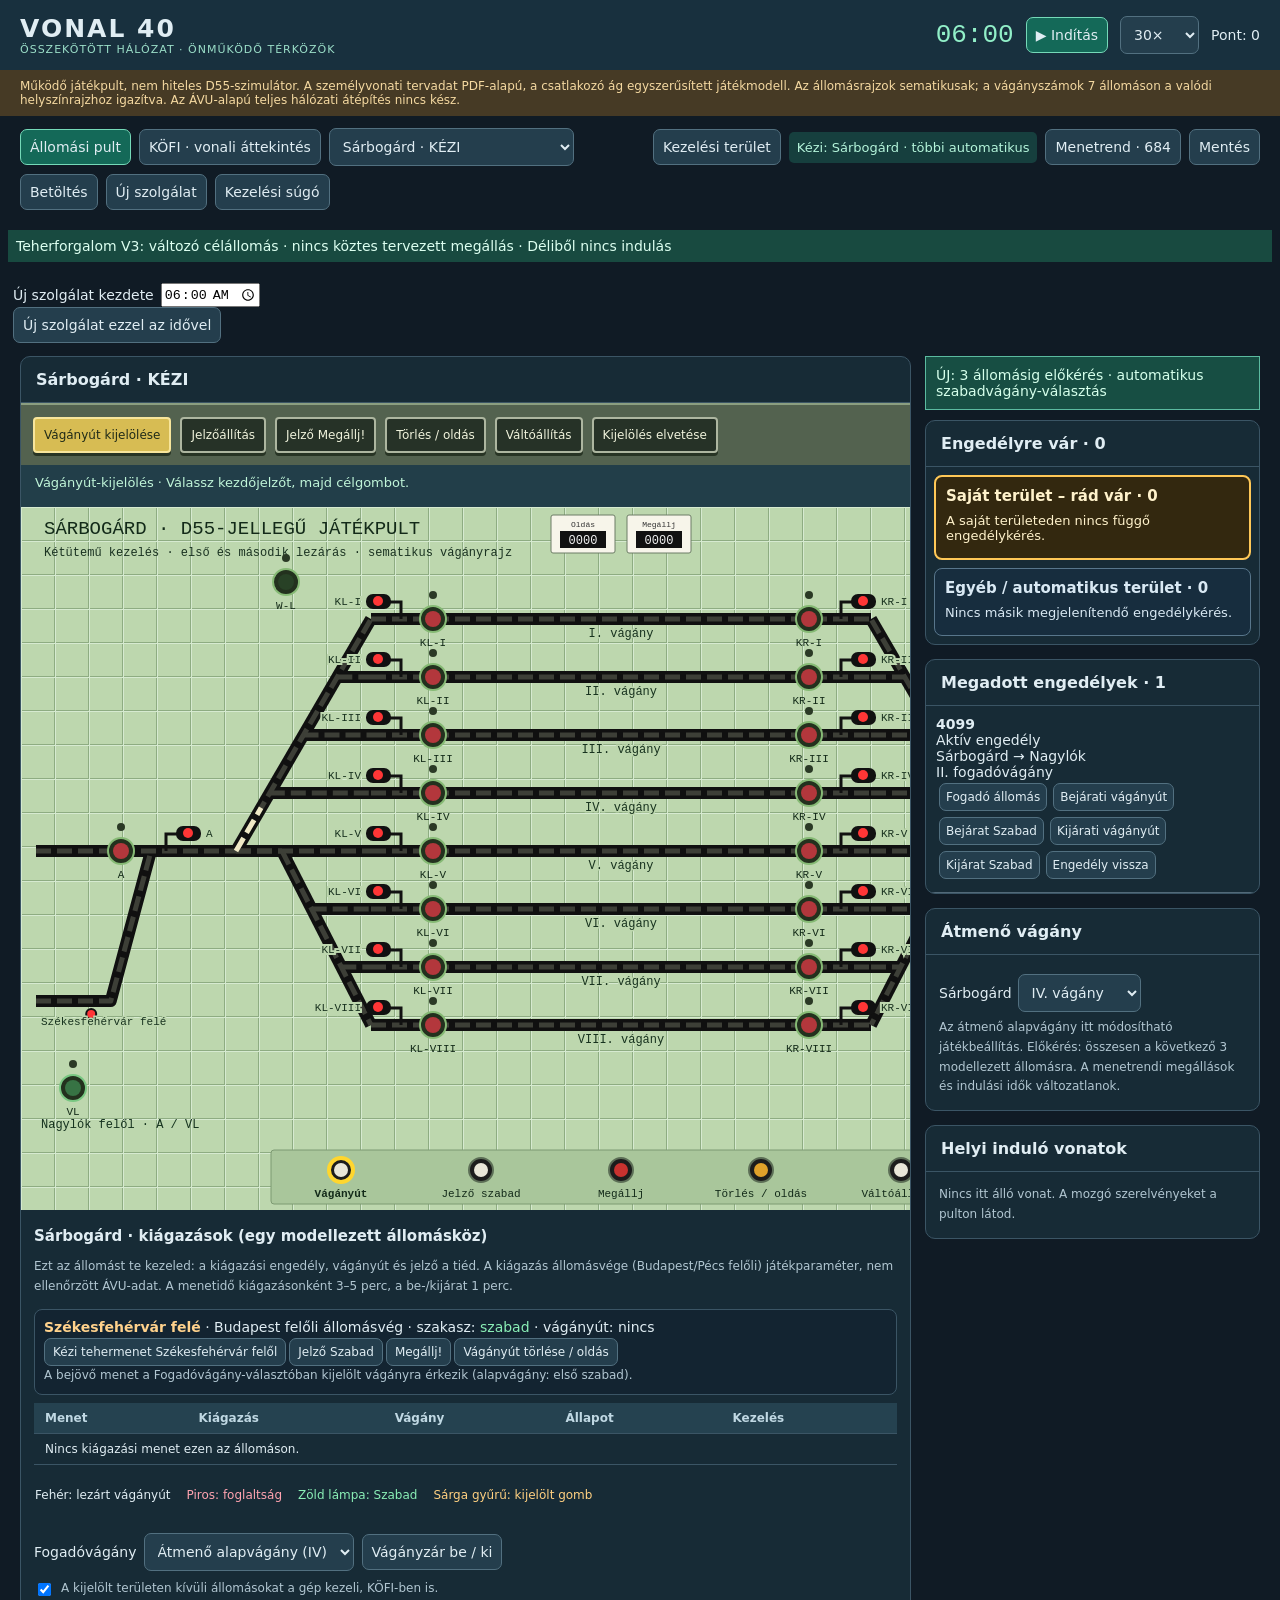
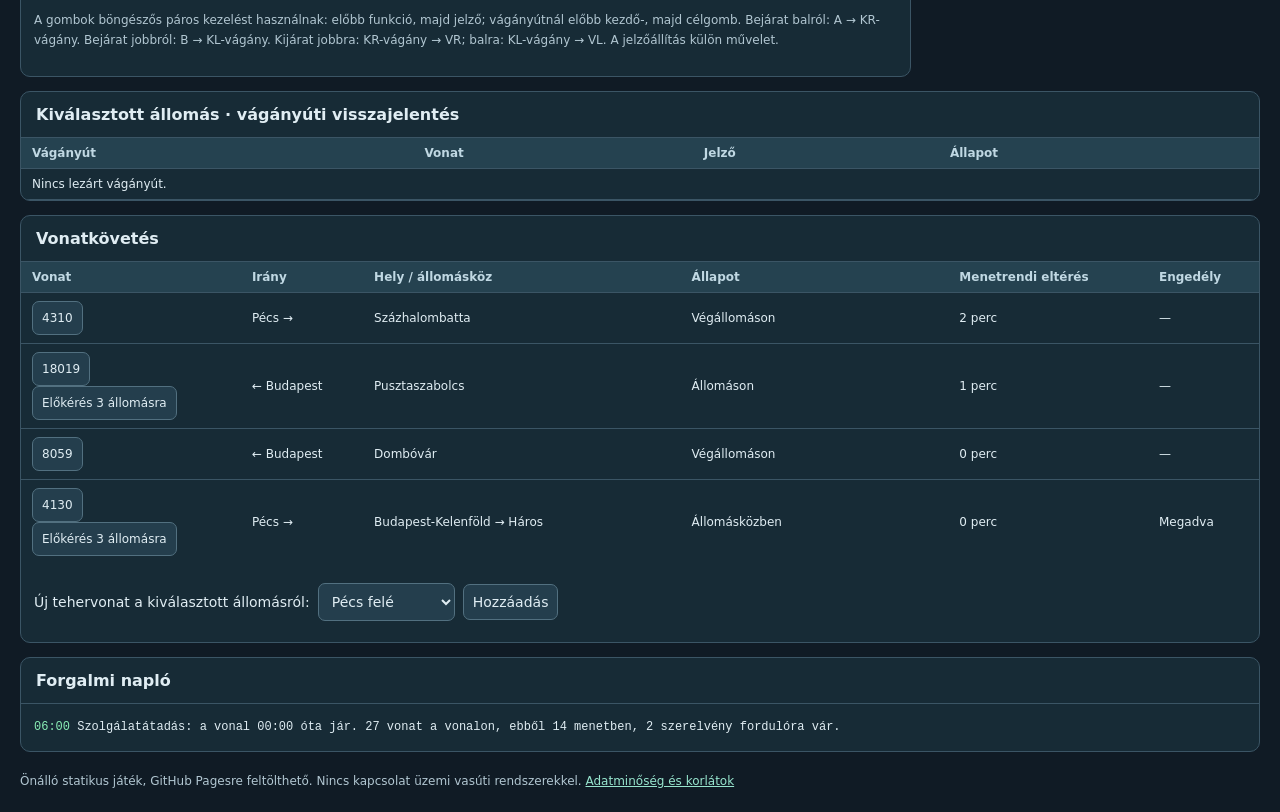
==== commit 016b51dc: "0.30.0: a KÖFI állomásrajza a pult geometriáját követi A hálózati képen minden állomás ugyanazt a se" ====
--- a/index.html
+++ b/index.html
@@ -4032,7 +4032,12 @@
     // ezért állomásonként egyszer számoljuk ki.
     const tervCache = new Map();
     // a tesztek innen kérik le az állomás torokrajzát (rajz ↔ motor összevetéshez)
-    setTimeout(() => { globalThis.D55Terv = allomasTerv; globalThis.D55Oldalak = lineSides; globalThis.D55Pult = pult; }, 0);
+    setTimeout(() => {
+      globalThis.D55Terv = allomasTerv;
+      globalThis.D55Oldalak = lineSides;
+      globalThis.D55Pult = pult;
+      globalThis.D55Ut = routePoints;
+    }, 0);
     function allomasTerv(s) {
       if (tervCache.has(s)) return tervCache.get(s);
       const g = geom(s), P = pult(s), sides = lineSides(s), terv = {}, bySide = {};
@@ -6217,4 +6222,162 @@
 })();
 
 </script>
+<script id="v40-kofi-torok">
+(() => {
+  "use strict";
+  // VONAL 40 · 0.30 — a KÖFI állomásrajza a pult geometriáját követi.
+  //
+  // A hálózati képen (KÖFI) minden állomás ugyanazt a sematikus rajzot kapta: a vágányak
+  // az állomás két végén egyetlen közös pontból legyeztek ki, a sorrendjük pedig a nyers
+  // vágánylistát követte. Ezért a két nézet ellentmondott egymásnak: Pusztaszabolcson a
+  // pulton az 1. vágány van alul, a KÖFI-ban felül; Kelenföldön a pult szerint a XI–XV.
+  // vágányról csak a Keleti felé van kijárat, a KÖFI szerint a Déli felé is; és a közös
+  // kiágazási pont éppen az, amit a pultokról leszedtünk.
+  //
+  // Mostantól a KÖFI ugyanabból a torokrajzból dolgozik, mint a pult: a váltósorokat, a
+  // kiágazások vezérvágányait és a csonkavágányokat is onnan veszi, csak a pult széles
+  // koordinátáit tömöríti az állomásdobozba. Egy geometria, két nézet — nem tudnak
+  // elcsúszni egymástól.
+  //
+  // A tömörítés szakaszos: a két torok a doboz 72-72 pixeles szélére, a vágányok egyenes
+  // szakasza a középső 216 pixelre kerül; magasságban a pult 58 pixeles vágányköze a
+  // KÖFI 26 pixelesére.
+
+  const SZEL = 72, KOZEP = 216, KOZ = 26;
+
+  function install() {
+    if (typeof sim === "undefined" || typeof globalThis.drawNetwork !== "function") return false;
+    if (globalThis.drawNetwork._v40KofiTorok) return true;
+    if (!globalThis.D55Terv || !globalThis.D55Pult || !globalThis.D55Oldalak) return false;
+    if (typeof globalThis.nwLayout !== "function" || typeof geom !== "function") return false;
+
+    // A pult vágányköze (függőleges lépték kiszámításához).
+    const pultKoz = (s) => {
+      const g = geom(s);
+      if (g.tracks.length < 2) return 58;
+      return Math.abs(g.y(g.tracks[1]) - g.y(g.tracks[0])) || 58;
+    };
+
+    // A KÖFI vágánymagasság a pult geometriájából: így a sorrend is a pultét követi
+    // (Pusztaszabolcson az 1. vágány alul).
+    const prevLayout = globalThis.nwLayout;
+    globalThis.nwLayout = function () {
+      const L = prevLayout.apply(this, arguments);
+      for (const sid of L.ids) {
+        const g = geom(sid), lepte = KOZ / pultKoz(sid);
+        L.nodes[sid].ty = (tr) => 400 + (g.y(tr) - g.mid) * lepte;
+      }
+      return L;
+    };
+
+    // Egy állomás koordináta-leképezése: pult → KÖFI doboz.
+    function lekepez(s, n) {
+      const P = D55Pult(s), g = geom(s), lepte = KOZ / pultKoz(s);
+      const bal = P.szel.L, jobb = P.szel.R;
+      const X = (px) =>
+        px <= P.tx.L
+          ? n.x + ((px - bal) / Math.max(1, P.tx.L - bal)) * SZEL
+          : px >= P.tx.R
+            ? n.x + SZEL + KOZEP + ((px - P.tx.R) / Math.max(1, jobb - P.tx.R)) * SZEL
+            : n.x + SZEL + ((px - P.tx.L) / Math.max(1, P.tx.R - P.tx.L)) * KOZEP;
+      const Y = (py) => 400 + (py - g.mid) * lepte;
+      const ut = (pts) => "M" + pts.map((q) => X(q[0]).toFixed(1) + " " + Y(q[1]).toFixed(1)).join("L");
+      return { X, Y, ut };
+    }
+
+    // Egy vágány összes torokrajza: minden bejárat (fővonal és kiágazások) felé, ahonnan
+    // tényleg vezet rá vágányút. Amelyik végén egyik bejárathoz sem vezet, oda ütközőbak
+    // kerül: a pusztaszabolcsi II. csonka Budapest felé, ahogy a pulton is.
+    function vaganyRajz(s, n, tr) {
+      const { terv, stubok } = D55Terv(s), m = lekepez(s, n), sdk = D55Oldalak(s);
+      const d = [], bak = [];
+      for (const side of ["L", "R"]) {
+        const T = terv[side];
+        if (!T) continue;
+        const kint = side === "L" ? n.x : n.x + SZEL + KOZEP + SZEL;
+        let van = false;
+        // fővonal
+        const fo = T.ut("fo", tr);
+        if (fo) {
+          van = true;
+          // a vonali vágány a doboz széléről fut be a bejárat bázisába
+          d.push("M" + kint + " 400L" + m.ut(fo).slice(1));
+        }
+        // kiágazások: a vezérvágányt a pult csonkrajzából vesszük (a keletis pár így a
+        // Déli vágányai alatt bukik át a KÖFI-ban is)
+        for (const { def, st } of stubok) {
+          if (def.side !== side || !st.bazis) continue;
+          const u = T.ut(def.id, tr);
+          if (!u) continue;
+          van = true;
+          const sor = [st.pts, st.pts2].find((q) => q && Math.abs(q[q.length - 1][1] - u[0][1]) < 1.5);
+          d.push(m.ut([...(sor ? sor.slice(0, -1) : []), ...u]));
+        }
+        if (!van) {
+          const x = side === "L" ? n.x + SZEL : n.x + SZEL + KOZEP, j = side === "L" ? -1 : 1,
+            y = n.ty(tr);
+          bak.push(`M${x} ${y}H${x + 8 * j}M${x + 8 * j} ${y - 7}V${y + 7}`);
+        }
+      }
+      return { d: d.join(""), bak: bak.join("") };
+    }
+
+    const prevDraw = globalThis.drawNetwork;
+    const wrapped = function () {
+      const r = prevDraw.apply(this, arguments);
+      try { atrajzol(); } catch (e) { console.warn("KÖFI torok:", e); }
+      return r;
+    };
+    wrapped._v40KofiTorok = true;
+    globalThis.drawNetwork = wrapped;
+
+    function atrajzol() {
+      const svg = NW && NW.svg, L = NW && NW.layout;
+      if (!svg || !L) return;
+      // 1) vágányutak a torokban: a legyező helyére a pult váltósorai
+      for (const el of svg.querySelectorAll("[data-nettrack]")) {
+        const [sid, tr] = el.getAttribute("data-nettrack").split(":");
+        const n = L.nodes[sid];
+        if (!n) continue;
+        const legyezo = el.previousElementSibling;
+        const { d, bak } = vaganyRajz(Number(sid), n, tr);
+        if (legyezo && legyezo.tagName === "path") legyezo.setAttribute("d", d || "M0 0");
+        if (bak) {
+          const b = document.createElementNS("http://www.w3.org/2000/svg", "path");
+          b.setAttribute("d", bak);
+          b.setAttribute("fill", "none");
+          b.setAttribute("stroke", "#8fa08a");
+          b.setAttribute("stroke-width", "3");
+          b.setAttribute("stroke-linecap", "round");
+          el.parentNode.insertBefore(b, el.nextSibling);
+        }
+      }
+      // 2) a lezárt vágányutak lámpasávja ugyanazon az úton fusson
+      if (typeof globalThis.D55Ut !== "function") return;
+      for (const el of svg.querySelectorAll("[data-netroute]")) {
+        const kulcs = el.getAttribute("data-netroute"), r = sim.routes[kulcs];
+        if (!r) continue;
+        const n = L.nodes[r.at];
+        if (!n) continue;
+        const pts = D55Ut(r.at, r.side, r.track, r.kind);
+        if (!pts || !pts.length) continue;
+        const m = lekepez(r.at, n);
+        // a pulton a sáv a panel szélén kívülre is kifut; a dobozban a széléig tartjuk
+        const belul = pts.filter((q) => q[0] >= D55Pult(r.at).szel.L - 1 && q[0] <= D55Pult(r.at).szel.R + 1);
+        if (belul.length > 1) el.setAttribute("d", m.ut(belul));
+      }
+    }
+
+    return true;
+  }
+
+  if (!install()) {
+    let tries = 0;
+    const timer = setInterval(() => {
+      if (install() || ++tries > 80) clearInterval(timer);
+    }, 50);
+  }
+})();
+
+</script>
 </body></html>
